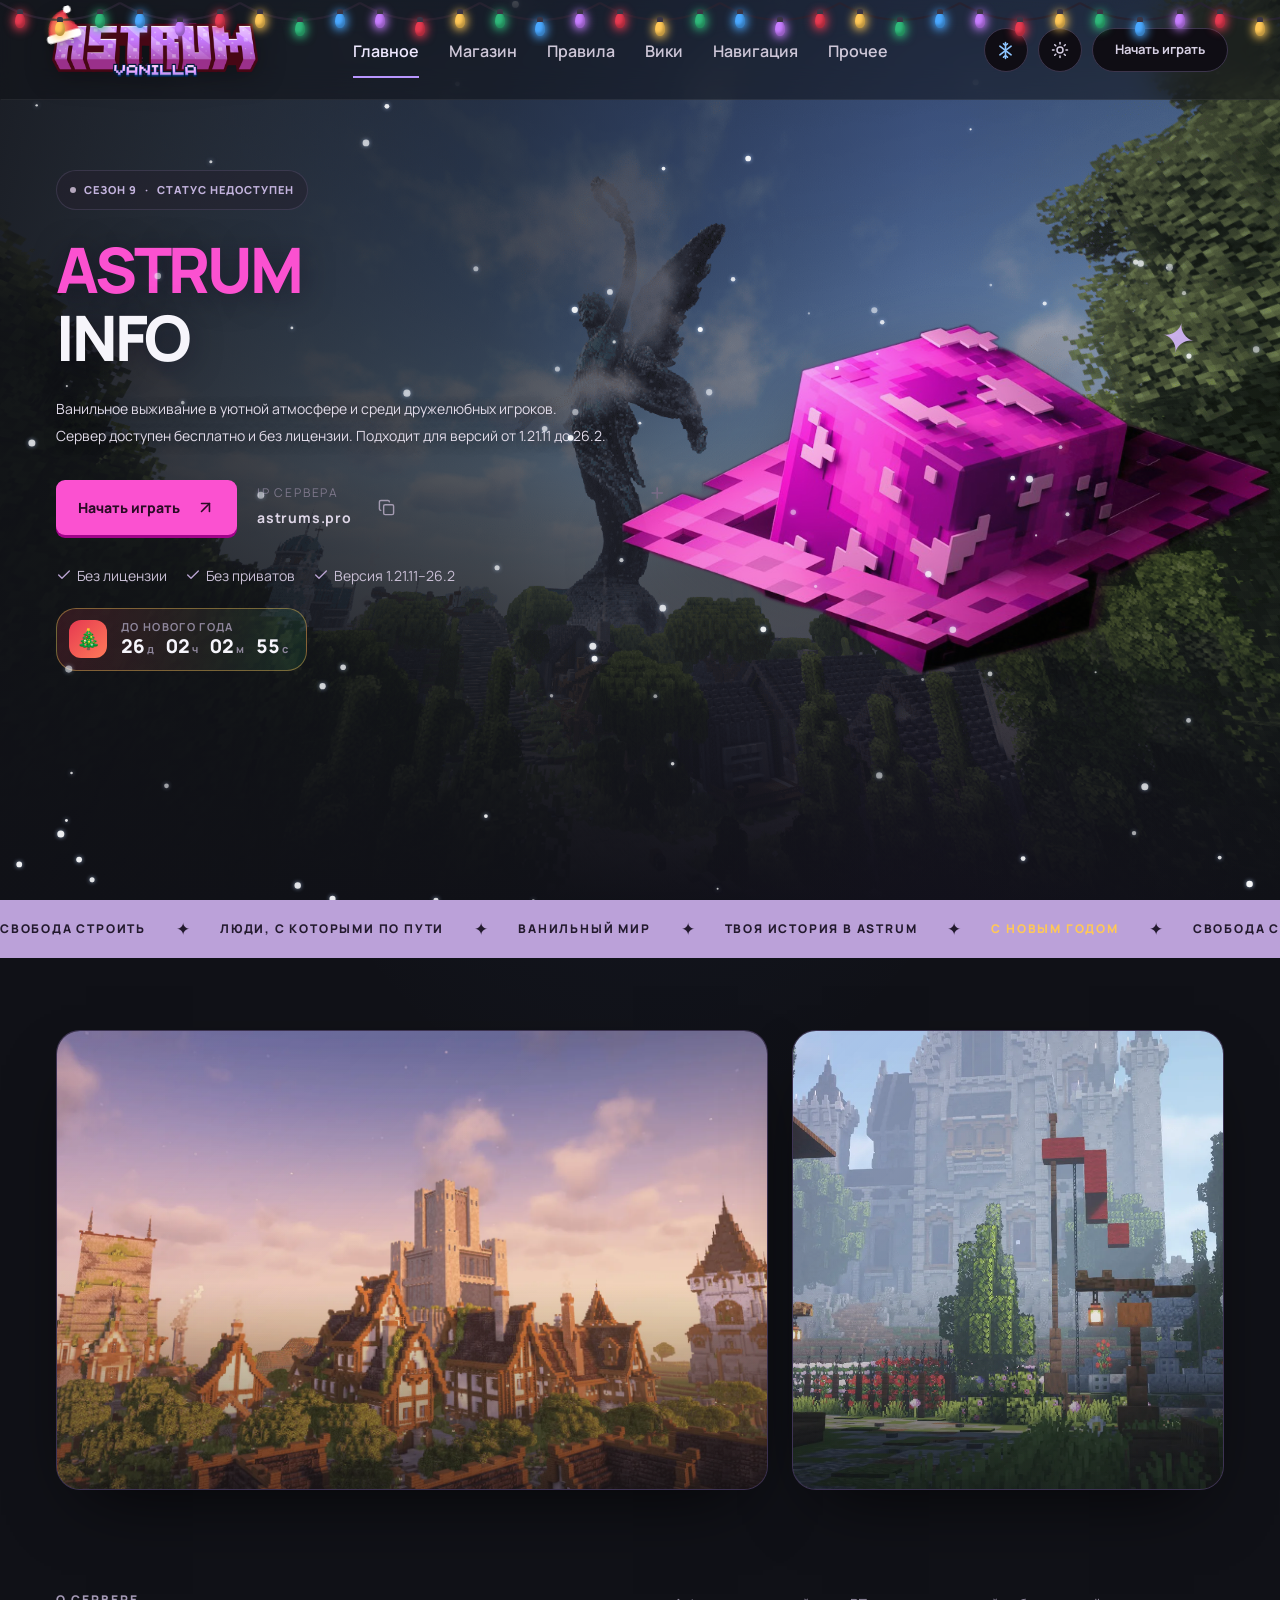
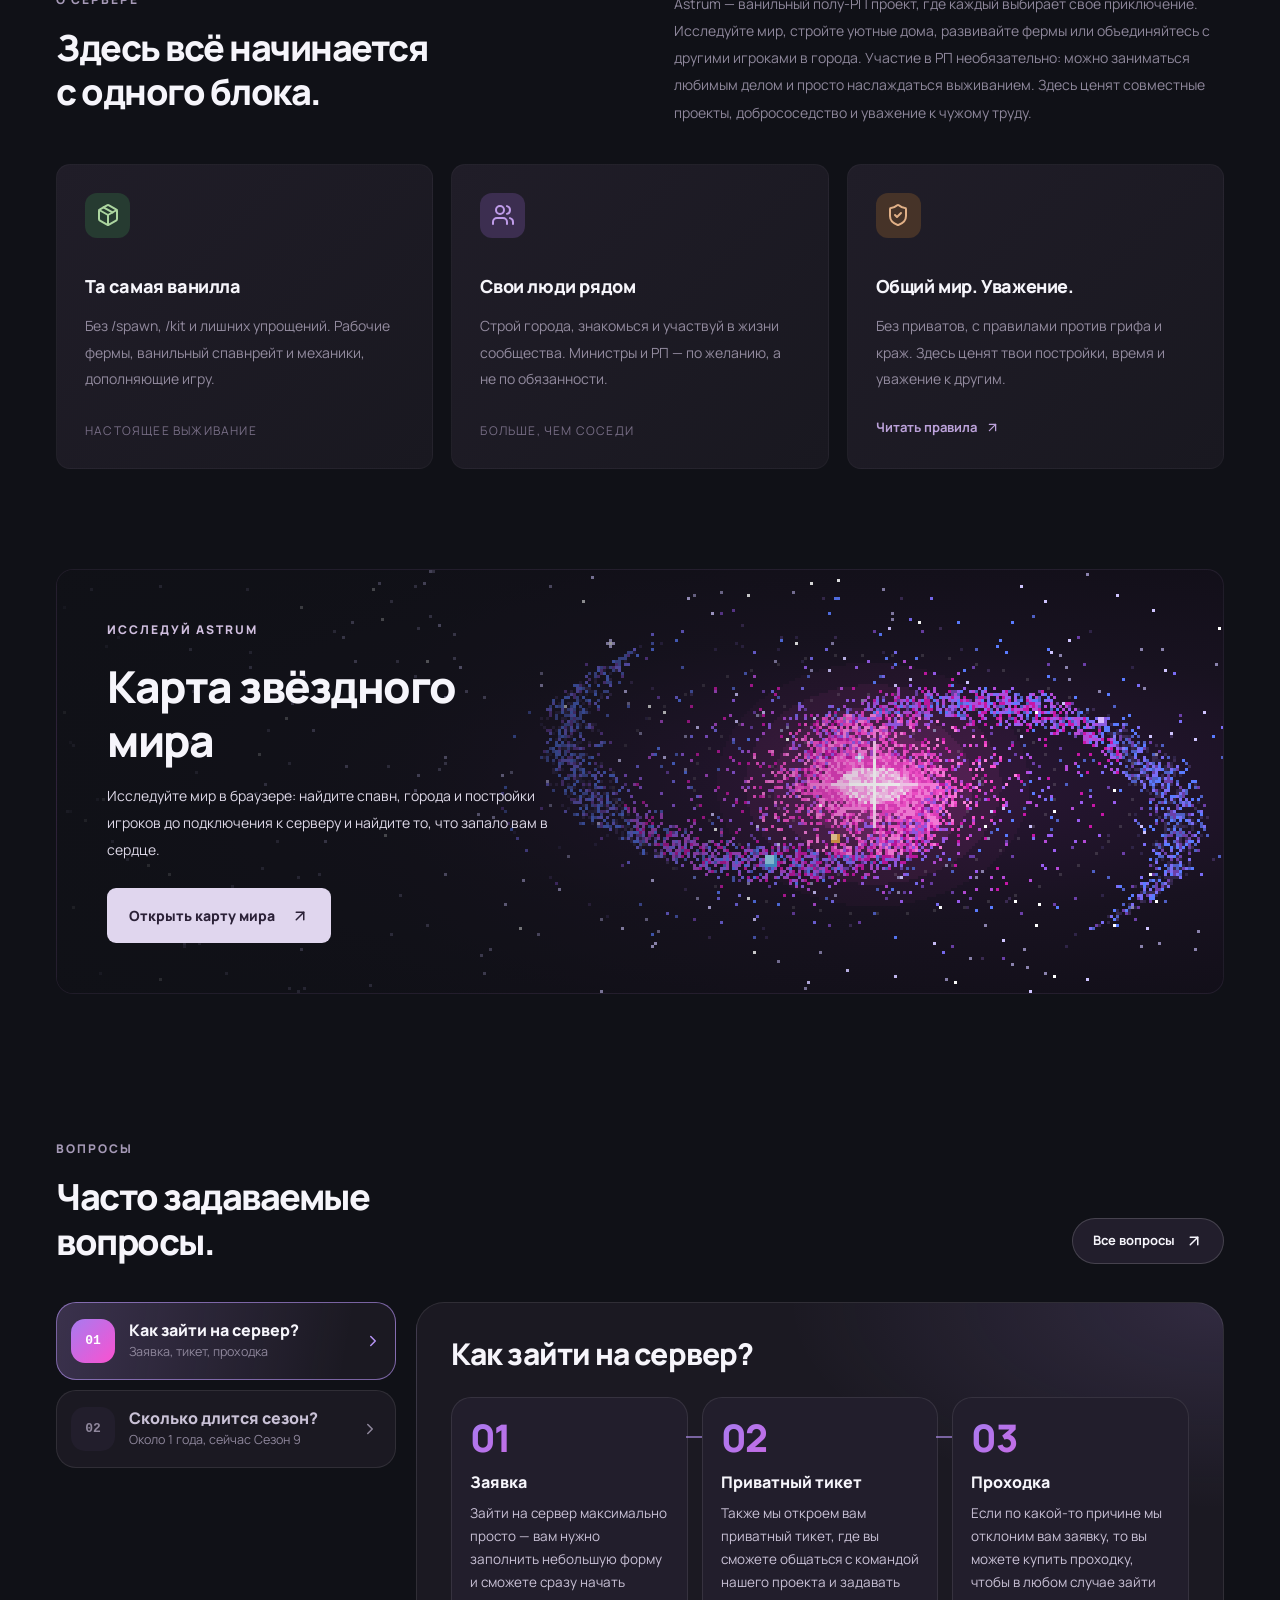
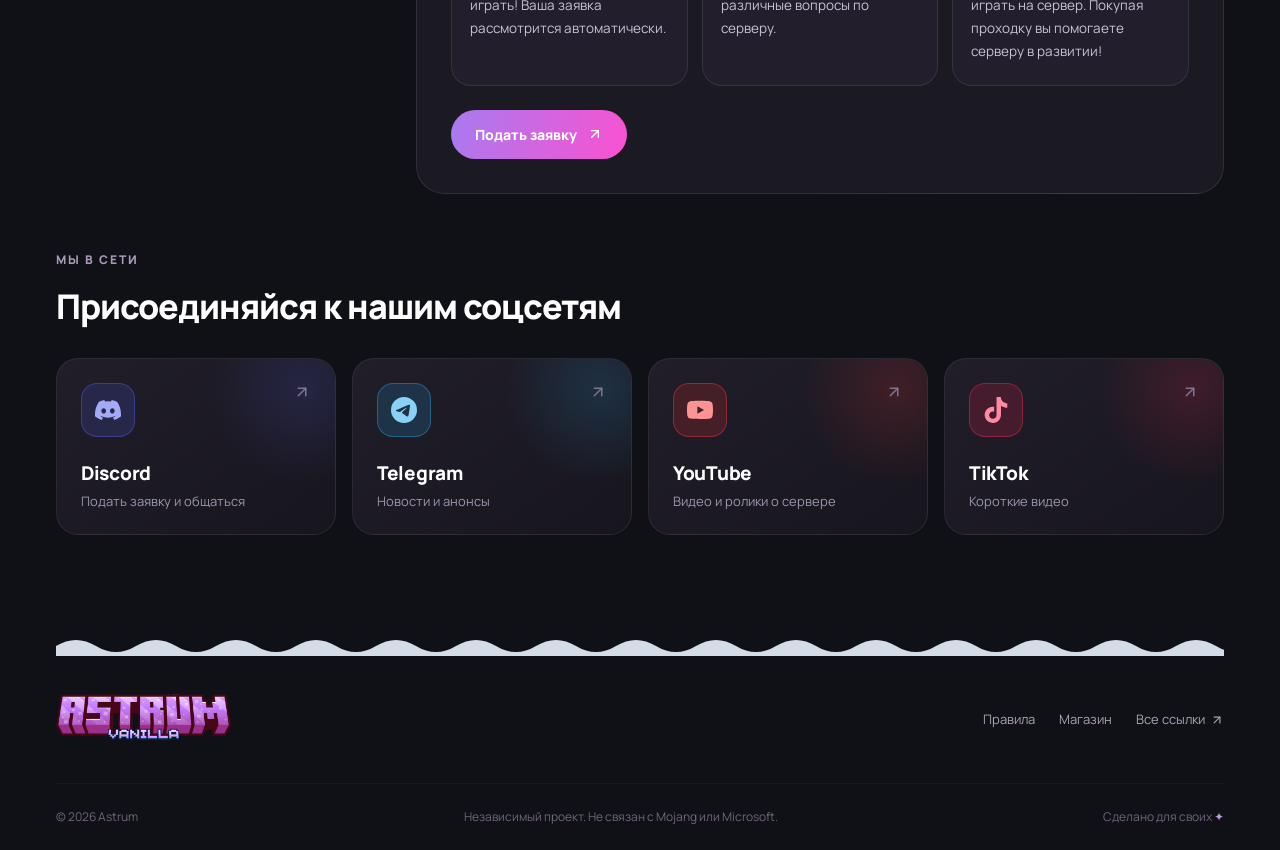
==== index.html @ d0bff96a "Add files via upload" ====
<!DOCTYPE html>
<html lang="ru">
<head>
<meta charset="utf-8">
<meta name="viewport" content="width=device-width, initial-scale=1">
<title>ASTRUM — Общий мир. Твоя история.</title>
<meta name="description" content="Ванильный Minecraft-сервер Astrum: необязательный РП, города и сообщество. Начни свою историю на astrums.pro.">
<link rel="icon" type="image/png" href="assets/images/astrum-logo.png">
<link rel="preload" as="image" href="assets/images/hero-bg.png" fetchpriority="high">
<script>try{var t=localStorage.getItem("astrum-theme");document.documentElement.setAttribute("data-theme",t==="light"?"light":"dark")}catch(e){document.documentElement.setAttribute("data-theme","dark")}</script>
<link rel="stylesheet" href="assets/css/style.css">
<link rel="stylesheet" href="assets/css/extra.css">
<link rel="stylesheet" href="assets/css/light.css">
<link rel="stylesheet" href="assets/css/newyear.css">
</head>
<body class="antialiased">
<div class="astrum-site astrum-home"><header class="site-header"><a class="brand brand-logo" href="index.html" aria-label="Astrum Vanilla — на главную"><img src="assets/images/astrum-wordmark.png" alt="Astrum Vanilla" width="640" height="168"></a><nav class="main-nav" aria-label="Главная навигация"><a class="active" aria-current="page" href="index.html">Главное</a><a class="" href="shop.html">Магазин</a><a class="" href="rules.html">Правила</a><a class="" href="wiki.html">Вики</a><a class="" href="navigation.html">Навигация</a><a class="" href="more.html">Прочее</a></nav><div class="header-tools"><button class="theme-toggle" type="button" aria-label="Сменить тему: светлая или тёмная" title="Сменить тему"><svg class="icon-sun" xmlns="http://www.w3.org/2000/svg" width="18" height="18" viewBox="0 0 24 24" fill="none" stroke="currentColor" stroke-width="2" stroke-linecap="round" stroke-linejoin="round" aria-hidden="true"><circle cx="12" cy="12" r="4"></circle><path d="M12 2v2"></path><path d="M12 20v2"></path><path d="m4.93 4.93 1.41 1.41"></path><path d="m17.66 17.66 1.41 1.41"></path><path d="M2 12h2"></path><path d="M20 12h2"></path><path d="m6.34 17.66-1.41 1.41"></path><path d="m19.07 4.93-1.41 1.41"></path></svg><svg class="icon-moon" xmlns="http://www.w3.org/2000/svg" width="18" height="18" viewBox="0 0 24 24" fill="none" stroke="currentColor" stroke-width="2" stroke-linecap="round" stroke-linejoin="round" aria-hidden="true"><path d="M12 3a6 6 0 0 0 9 9 9 9 0 1 1-9-9Z"></path></svg></button><a href="https://discord.gg/phRQ59Pmp" target="_blank" rel="noopener noreferrer" class="header-cta"><span>Начать играть</span></a></div><button class="menu-toggle" aria-label="Открыть меню"><svg xmlns="http://www.w3.org/2000/svg" width="24" height="24" viewBox="0 0 24 24" fill="none" stroke="currentColor" stroke-width="2" stroke-linecap="round" stroke-linejoin="round" class="lucide lucide-menu" aria-hidden="true"><path d="M4 5h16"></path><path d="M4 12h16"></path><path d="M4 19h16"></path></svg></button></header><main><section class="hero wrap photo-hero"><img class="hero-background" src="assets/images/hero-bg.png" alt="" aria-hidden="true" fetchpriority="high"><div class="hero-copy"><span class="eyebrow season"><span class="server-status-dot is-loading"></span>СЕЗОН 9 <span class="season-divider">·</span><span class="server-online" aria-live="polite" title="Статус astrums.pro. Данные обновляются примерно раз в 5 минут.">ОНЛАЙН: …</span></span><h1><span>ASTRUM</span><br>INFO</h1><p>Ванильное выживание в уютной атмосфере и среди дружелюбных игроков. Сервер доступен бесплатно и без лицензии. Подходит для версий от 1.21.11 до 26.2.</p><div class="hero-actions"><button class="button primary">Начать играть <svg xmlns="http://www.w3.org/2000/svg" width="19" height="19" viewBox="0 0 24 24" fill="none" stroke="currentColor" stroke-width="2" stroke-linecap="round" stroke-linejoin="round" class="lucide lucide-arrow-up-right" aria-hidden="true"><path d="M7 7h10v10"></path><path d="M7 17 17 7"></path></svg></button><button class="server-address"><span><small>IP СЕРВЕРА</small><strong>astrums.pro</strong></span><svg xmlns="http://www.w3.org/2000/svg" width="17" height="17" viewBox="0 0 24 24" fill="none" stroke="currentColor" stroke-width="2" stroke-linecap="round" stroke-linejoin="round" class="lucide lucide-copy" aria-hidden="true"><rect width="14" height="14" x="8" y="8" rx="2" ry="2"></rect><path d="M4 16c-1.1 0-2-.9-2-2V4c0-1.1.9-2 2-2h10c1.1 0 2 .9 2 2"></path></svg></button></div><div class="hero-facts"><span><svg xmlns="http://www.w3.org/2000/svg" width="14" height="14" viewBox="0 0 24 24" fill="none" stroke="currentColor" stroke-width="2" stroke-linecap="round" stroke-linejoin="round" class="lucide lucide-check" aria-hidden="true"><path d="M20 6 9 17l-5-5"></path></svg> Без лицензии</span><span><svg xmlns="http://www.w3.org/2000/svg" width="14" height="14" viewBox="0 0 24 24" fill="none" stroke="currentColor" stroke-width="2" stroke-linecap="round" stroke-linejoin="round" class="lucide lucide-check" aria-hidden="true"><path d="M20 6 9 17l-5-5"></path></svg> Без приватов</span><span><svg xmlns="http://www.w3.org/2000/svg" width="14" height="14" viewBox="0 0 24 24" fill="none" stroke="currentColor" stroke-width="2" stroke-linecap="round" stroke-linejoin="round" class="lucide lucide-check" aria-hidden="true"><path d="M20 6 9 17l-5-5"></path></svg> Версия 1.21.11–26.2</span></div><div class="ny-countdown" aria-live="off"><span class="ny-countdown-ico" aria-hidden="true">🎄</span><div class="ny-countdown-text"><span class="ny-countdown-label">До Нового года</span><div class="ny-countdown-time"></div></div></div></div><div class="hero-visual"><span class="floating-star star-one">✦</span><span class="floating-star star-two">+</span><img class="logo-dark" src="assets/images/astrum-logo-dark.png" alt="Логотип Astrum" fetchpriority="high"><img class="logo-light" src="assets/images/astrum-logo-light.png" alt="Логотип Astrum" loading="lazy"></div></section><div class="ticker" aria-label="СВОБОДА СТРОИТЬ, ЛЮДИ, С КОТОРЫМИ ПО ПУТИ, ВАНИЛЬНЫЙ МИР, ТВОЯ ИСТОРИЯ В ASTRUM, С НОВЫМ ГОДОМ"><div class="ticker-track"><div class="ticker-group"><span>СВОБОДА СТРОИТЬ</span>✦<span>ЛЮДИ, С КОТОРЫМИ ПО ПУТИ</span>✦<span>ВАНИЛЬНЫЙ МИР</span>✦<span>ТВОЯ ИСТОРИЯ В ASTRUM</span>✦<span>С НОВЫМ ГОДОМ</span>✦</div><div class="ticker-group" aria-hidden="true"><span>СВОБОДА СТРОИТЬ</span>✦<span>ЛЮДИ, С КОТОРЫМИ ПО ПУТИ</span>✦<span>ВАНИЛЬНЫЙ МИР</span>✦<span>ТВОЯ ИСТОРИЯ В ASTRUM</span>✦<span>С НОВЫМ ГОДОМ</span>✦</div><div class="ticker-group" aria-hidden="true"><span>СВОБОДА СТРОИТЬ</span>✦<span>ЛЮДИ, С КОТОРЫМИ ПО ПУТИ</span>✦<span>ВАНИЛЬНЫЙ МИР</span>✦<span>ТВОЯ ИСТОРИЯ В ASTRUM</span>✦<span>С НОВЫМ ГОДОМ</span>✦</div><div class="ticker-group" aria-hidden="true"><span>СВОБОДА СТРОИТЬ</span>✦<span>ЛЮДИ, С КОТОРЫМИ ПО ПУТИ</span>✦<span>ВАНИЛЬНЫЙ МИР</span>✦<span>ТВОЯ ИСТОРИЯ В ASTRUM</span>✦<span>С НОВЫМ ГОДОМ</span>✦</div><div class="ticker-group" aria-hidden="true"><span>СВОБОДА СТРОИТЬ</span>✦<span>ЛЮДИ, С КОТОРЫМИ ПО ПУТИ</span>✦<span>ВАНИЛЬНЫЙ МИР</span>✦<span>ТВОЯ ИСТОРИЯ В ASTRUM</span>✦<span>С НОВЫМ ГОДОМ</span>✦</div><div class="ticker-group" aria-hidden="true"><span>СВОБОДА СТРОИТЬ</span>✦<span>ЛЮДИ, С КОТОРЫМИ ПО ПУТИ</span>✦<span>ВАНИЛЬНЫЙ МИР</span>✦<span>ТВОЯ ИСТОРИЯ В ASTRUM</span>✦<span>С НОВЫМ ГОДОМ</span>✦</div></div></div><section class="wrap gallery" aria-label="Скриншоты мира Astrum"><figure class="gallery-item gallery-main"><img class="gallery-img is-active" src="assets/images/slide-sunset.webp" alt="Город Astrum на закате: фахверковые дома и каменная башня над деревьями" width="1600" height="948"></figure><figure class="gallery-item gallery-side"><img class="gallery-img is-active" src="assets/images/slide-castle.webp" alt="Замок за садом с цветами и фонарями" width="1600" height="900"></figure></section><section class="section wrap about-section"><div class="section-heading"><div><span class="eyebrow">О СЕРВЕРЕ</span><h2>Здесь всё начинается<br>с одного блока.</h2></div><p>Astrum — ванильный полу-РП проект, где каждый выбирает своё приключение. Исследуйте мир, стройте уютные дома, развивайте фермы или объединяйтесь с другими игроками в города. Участие в РП необязательно: можно заниматься любимым делом и просто наслаждаться выживанием. Здесь ценят совместные проекты, добрососедство и уважение к чужому труду.</p></div><div class="feature-grid"><article class="feature-card"><span class="feature-icon green"><svg xmlns="http://www.w3.org/2000/svg" width="24" height="24" viewBox="0 0 24 24" fill="none" stroke="currentColor" stroke-width="2" stroke-linecap="round" stroke-linejoin="round" class="lucide lucide-package" aria-hidden="true"><path d="M11 21.73a2 2 0 0 0 2 0l7-4A2 2 0 0 0 21 16V8a2 2 0 0 0-1-1.73l-7-4a2 2 0 0 0-2 0l-7 4A2 2 0 0 0 3 8v8a2 2 0 0 0 1 1.73z"></path><path d="M12 22V12"></path><polyline points="3.29 7 12 12 20.71 7"></polyline><path d="m7.5 4.27 9 5.15"></path></svg></span><h3>Та самая ванилла</h3><p>Без /spawn, /kit и лишних упрощений. Рабочие фермы, ванильный спавнрейт и механики, дополняющие игру.</p><span class="card-tag">НАСТОЯЩЕЕ ВЫЖИВАНИЕ</span></article><article class="feature-card"><span class="feature-icon purple"><svg xmlns="http://www.w3.org/2000/svg" width="24" height="24" viewBox="0 0 24 24" fill="none" stroke="currentColor" stroke-width="2" stroke-linecap="round" stroke-linejoin="round" class="lucide lucide-users" aria-hidden="true"><path d="M16 21v-2a4 4 0 0 0-4-4H6a4 4 0 0 0-4 4v2"></path><path d="M16 3.128a4 4 0 0 1 0 7.744"></path><path d="M22 21v-2a4 4 0 0 0-3-3.87"></path><circle cx="9" cy="7" r="4"></circle></svg></span><h3>Свои люди рядом</h3><p>Строй города, знакомься и участвуй в жизни сообщества. Министры и РП — по желанию, а не по обязанности.</p><span class="card-tag">БОЛЬШЕ, ЧЕМ СОСЕДИ</span></article><article class="feature-card"><span class="feature-icon orange"><svg xmlns="http://www.w3.org/2000/svg" width="24" height="24" viewBox="0 0 24 24" fill="none" stroke="currentColor" stroke-width="2" stroke-linecap="round" stroke-linejoin="round" class="lucide lucide-shield-check" aria-hidden="true"><path d="M20 13c0 5-3.5 7.5-7.66 8.95a1 1 0 0 1-.67-.01C7.5 20.5 4 18 4 13V6a1 1 0 0 1 1-1c2 0 4.5-1.2 6.24-2.72a1.17 1.17 0 0 1 1.52 0C14.51 3.81 17 5 19 5a1 1 0 0 1 1 1z"></path><path d="m9 12 2 2 4-4"></path></svg></span><h3>Общий мир. Уважение.</h3><p>Без приватов, с правилами против грифа и краж. Здесь ценят твои постройки, время и уважение к другим.</p><a class="text-link" href="rules.html">Читать правила <svg xmlns="http://www.w3.org/2000/svg" width="15" height="15" viewBox="0 0 24 24" fill="none" stroke="currentColor" stroke-width="2" stroke-linecap="round" stroke-linejoin="round" class="lucide lucide-arrow-up-right" aria-hidden="true"><path d="M7 7h10v10"></path><path d="M7 17 17 7"></path></svg></a></article></div></section><section class="wrap world-banner pixel-world"><canvas class="galaxy" aria-hidden="true"></canvas><div class="world-banner-copy"><span class="eyebrow">ИССЛЕДУЙ ASTRUM</span><h2>Карта звёздного мира</h2><p>Исследуйте мир в браузере: найдите спавн, города и постройки игроков до подключения к серверу и найдите то, что запало вам в сердце.</p><a href="https://astrums.pro/map" target="_blank" rel="noopener noreferrer" class="button light">Открыть карту мира <svg xmlns="http://www.w3.org/2000/svg" width="18" height="18" viewBox="0 0 24 24" fill="none" stroke="currentColor" stroke-width="2" stroke-linecap="round" stroke-linejoin="round" class="lucide lucide-arrow-up-right" aria-hidden="true"><path d="M7 7h10v10"></path><path d="M7 17 17 7"></path></svg></a></div></section><section id="start" class="section wrap faq" aria-labelledby="faq-title"><div class="section-heading"><div><span class="eyebrow">ВОПРОСЫ</span><h2 id="faq-title">Часто задаваемые<br>вопросы.</h2></div><a class="faq-all" href="more.html">Все вопросы <svg xmlns="http://www.w3.org/2000/svg" width="18" height="18" viewBox="0 0 24 24" fill="none" stroke="currentColor" stroke-width="2" stroke-linecap="round" stroke-linejoin="round" class="lucide lucide-arrow-up-right" aria-hidden="true"><path d="M7 7h10v10"></path><path d="M7 17 17 7"></path></svg></a></div><div class="fx"><div class="fx-tabs" role="tablist" aria-label="Вопросы"><button type="button" class="fx-tab is-active" role="tab" id="fx-tab-join" aria-selected="true" aria-controls="fx-panel-join"><span class="fx-num">01</span><span class="fx-tab-text"><strong>Как зайти на сервер?</strong><small>Заявка, тикет, проходка</small></span><svg class="fx-chev" viewBox="0 0 24 24" width="18" height="18" fill="none" stroke="currentColor" stroke-width="2" stroke-linecap="round" stroke-linejoin="round" aria-hidden="true"><path d="m9 18 6-6-6-6"/></svg></button><button type="button" class="fx-tab" role="tab" id="fx-tab-season" aria-selected="false" aria-controls="fx-panel-season" tabindex="-1"><span class="fx-num">02</span><span class="fx-tab-text"><strong>Сколько длится сезон?</strong><small>Около 1 года, сейчас Сезон 9</small></span><svg class="fx-chev" viewBox="0 0 24 24" width="18" height="18" fill="none" stroke="currentColor" stroke-width="2" stroke-linecap="round" stroke-linejoin="round" aria-hidden="true"><path d="m9 18 6-6-6-6"/></svg></button></div><div class="fx-stage"><section class="fx-panel is-active" role="tabpanel" id="fx-panel-join" aria-labelledby="fx-tab-join"><h3>Как зайти на сервер?</h3><ol class="fx-steps"><li><span class="fx-n">01</span><strong>Заявка</strong><p>Зайти на сервер максимально просто — вам нужно заполнить небольшую форму и сможете сразу начать играть! Ваша заявка рассмотрится автоматически.</p></li><li><span class="fx-n">02</span><strong>Приватный тикет</strong><p>Также мы откроем вам приватный тикет, где вы сможете общаться с командой нашего проекта и задавать различные вопросы по серверу.</p></li><li><span class="fx-n">03</span><strong>Проходка</strong><p>Если по какой-то причине мы отклоним вам заявку, то вы можете купить проходку, чтобы в любом случае зайти играть на сервер. Покупая проходку вы помогаете серверу в развитии!</p></li></ol><a class="fx-btn" href="https://discord.gg/phRQ59Pmp" target="_blank" rel="noopener noreferrer">Подать заявку <svg viewBox="0 0 24 24" width="16" height="16" fill="none" stroke="currentColor" stroke-width="2" stroke-linecap="round" stroke-linejoin="round" aria-hidden="true"><path d="M7 7h10v10"/><path d="M7 17 17 7"/></svg></a></section><section class="fx-panel" role="tabpanel" id="fx-panel-season" aria-labelledby="fx-tab-season"><h3>Сколько длится сезон?</h3><div class="fx-season-grid"><div class="fx-summary"><div class="fx-big"><strong>~1</strong><span>год<br>на сезон</span></div><p>Наш сервер живёт сезонами. Каждый сезон длится около 1 года, чтобы вам не надоедало играть в одном и том же мире. Сейчас идёт Сезон 9.</p><p>Карты старых сезонов сохраняются — доступ к ним есть у подписчиков PLUS.</p></div><ol class="fx-rows" aria-label="Летопись сезонов"><li class="fx-row" style="--w:.099;--i:0"><span class="fx-season"><b>Сезон 1</b><small>15 июля 2022 — 10 августа 2022</small></span><span class="fx-bar"><i></i></span><em>26 дней</em></li><li class="fx-row" style="--w:.038;--i:1"><span class="fx-season"><b>Сезон 2</b><small>11 августа 2022 — 21 августа 2022</small></span><span class="fx-bar"><i></i></span><em>10 дней</em></li><li class="fx-row" style="--w:.095;--i:2"><span class="fx-season"><b>Сезон 3</b><small>22 августа 2022 — 16 сентября 2022</small></span><span class="fx-bar"><i></i></span><em>25 дней</em></li><li class="fx-row" style="--w:.16;--i:3"><span class="fx-season"><b>Сезон 4</b><small>17 сентября 2022 — 29 октября 2022</small></span><span class="fx-bar"><i></i></span><em>42 дня</em></li><li class="fx-row" style="--w:1;--i:4"><span class="fx-season"><b>Сезон 5</b><small>30 октября 2022 — 20 июля 2023</small></span><span class="fx-bar"><i></i></span><em>263 дня</em></li><li class="fx-row is-unknown" style="--i:5"><span class="fx-season"><b>Сезон 6</b><small>Данные скоро</small></span><span class="fx-bar"></span><em>скоро</em></li><li class="fx-row is-unknown" style="--i:6"><span class="fx-season"><b>Сезон 7</b><small>Данные скоро</small></span><span class="fx-bar"></span><em>скоро</em></li><li class="fx-row is-unknown" style="--i:7"><span class="fx-season"><b>Сезон 8</b><small>Данные скоро</small></span><span class="fx-bar"></span><em>скоро</em></li><li class="fx-row is-now" style="--i:8"><span class="fx-season"><b>Сезон 9</b><small>Идёт сейчас</small></span><span class="fx-bar"><i></i></span><em>сейчас</em></li></ol></div></section></div></div><div class="faq-links"><div class="faq-links-head"><span class="eyebrow">МЫ В СЕТИ</span><h3>Присоединяйся к нашим соцсетям</h3></div><div class="social-grid"><a class="social-card social-discord" href="https://discord.gg/phRQ59Pmp" target="_blank" rel="noopener noreferrer"><span class="social-icon"><svg xmlns="http://www.w3.org/2000/svg" width="26" height="26" viewBox="0 0 24 24" fill="currentColor" aria-hidden="true"><path d="M20.317 4.37a19.8 19.8 0 0 0-4.885-1.515.074.074 0 0 0-.079.037c-.21.375-.444.864-.608 1.25a18.3 18.3 0 0 0-5.487 0 13 13 0 0 0-.617-1.25.08.08 0 0 0-.079-.037A19.7 19.7 0 0 0 3.677 4.37a.1.1 0 0 0-.032.027C.533 9.046-.32 13.58.099 18.057a.08.08 0 0 0 .031.057 19.9 19.9 0 0 0 5.993 3.03.08.08 0 0 0 .084-.028c.462-.63.874-1.295 1.226-1.994a.076.076 0 0 0-.041-.106 13 13 0 0 1-1.872-.892.077.077 0 0 1-.008-.128 10 10 0 0 0 .372-.292.07.07 0 0 1 .077-.01c3.928 1.793 8.18 1.793 12.062 0a.07.07 0 0 1 .078.01c.12.098.246.198.373.292a.077.077 0 0 1-.006.127 12.3 12.3 0 0 1-1.873.892.077.077 0 0 0-.041.107c.36.698.772 1.362 1.225 1.993a.08.08 0 0 0 .084.028 19.8 19.8 0 0 0 6.002-3.03.08.08 0 0 0 .032-.054c.5-5.177-.838-9.674-3.549-13.66a.06.06 0 0 0-.031-.03M8.02 15.33c-1.182 0-2.157-1.085-2.157-2.419 0-1.333.956-2.419 2.157-2.419 1.21 0 2.176 1.096 2.157 2.42 0 1.333-.956 2.418-2.157 2.418m7.975 0c-1.183 0-2.157-1.085-2.157-2.419 0-1.333.955-2.419 2.157-2.419 1.21 0 2.176 1.096 2.157 2.42 0 1.333-.946 2.418-2.157 2.418"/></svg></span><span class="social-text"><strong>Discord</strong><small>Подать заявку и общаться</small></span><svg class="social-arrow" xmlns="http://www.w3.org/2000/svg" width="18" height="18" viewBox="0 0 24 24" fill="none" stroke="currentColor" stroke-width="2" stroke-linecap="round" stroke-linejoin="round" aria-hidden="true"><path d="M7 7h10v10"></path><path d="M7 17 17 7"></path></svg></a><a class="social-card social-telegram" href="https://t.me/ast_mc" target="_blank" rel="noopener noreferrer"><span class="social-icon"><svg xmlns="http://www.w3.org/2000/svg" width="26" height="26" viewBox="0 0 24 24" fill="currentColor" aria-hidden="true"><path d="M11.944 0A12 12 0 0 0 0 12a12 12 0 0 0 12 12 12 12 0 0 0 12-12A12 12 0 0 0 12 0zm4.962 7.224c.1-.002.321.023.465.14a.5.5 0 0 1 .171.325c.016.093.036.306.02.472-.18 1.898-.962 6.502-1.36 8.627-.168.9-.499 1.201-.82 1.23-.696.065-1.225-.46-1.9-.902-1.056-.693-1.653-1.124-2.678-1.8-1.185-.78-.417-1.21.258-1.91.177-.184 3.247-2.977 3.307-3.23.007-.032.014-.15-.056-.212s-.174-.041-.249-.024q-.159.037-5.061 3.345-.72.495-1.302.48c-.428-.008-1.252-.241-1.865-.44-.752-.245-1.349-.374-1.297-.789q.04-.324.893-.663 5.247-2.286 6.998-3.014c3.332-1.386 4.025-1.627 4.476-1.635"/></svg></span><span class="social-text"><strong>Telegram</strong><small>Новости и анонсы</small></span><svg class="social-arrow" xmlns="http://www.w3.org/2000/svg" width="18" height="18" viewBox="0 0 24 24" fill="none" stroke="currentColor" stroke-width="2" stroke-linecap="round" stroke-linejoin="round" aria-hidden="true"><path d="M7 7h10v10"></path><path d="M7 17 17 7"></path></svg></a><a class="social-card social-youtube" href="https://www.youtube.com/@Astrum_mc" target="_blank" rel="noopener noreferrer"><span class="social-icon"><svg xmlns="http://www.w3.org/2000/svg" width="26" height="26" viewBox="0 0 24 24" fill="currentColor" aria-hidden="true"><path d="M23.498 6.186a3.02 3.02 0 0 0-2.122-2.136C19.505 3.545 12 3.545 12 3.545s-7.505 0-9.377.505A3.02 3.02 0 0 0 .502 6.186C0 8.07 0 12 0 12s0 3.93.502 5.814a3.02 3.02 0 0 0 2.122 2.136c1.871.505 9.376.505 9.376.505s7.505 0 9.377-.505a3.02 3.02 0 0 0 2.122-2.136C24 15.93 24 12 24 12s0-3.93-.502-5.814M9.545 15.568V8.432L15.818 12z"/></svg></span><span class="social-text"><strong>YouTube</strong><small>Видео и ролики о сервере</small></span><svg class="social-arrow" xmlns="http://www.w3.org/2000/svg" width="18" height="18" viewBox="0 0 24 24" fill="none" stroke="currentColor" stroke-width="2" stroke-linecap="round" stroke-linejoin="round" aria-hidden="true"><path d="M7 7h10v10"></path><path d="M7 17 17 7"></path></svg></a><a class="social-card social-tiktok" href="https://www.tiktok.com/" target="_blank" rel="noopener noreferrer"><span class="social-icon"><svg xmlns="http://www.w3.org/2000/svg" width="26" height="26" viewBox="0 0 24 24" fill="currentColor" aria-hidden="true"><path d="M12.525.02c1.31-.02 2.61-.01 3.91-.02.08 1.53.63 3.09 1.75 4.17 1.12 1.11 2.7 1.62 4.24 1.79v4.03c-1.44-.05-2.89-.35-4.2-.97-.57-.26-1.1-.59-1.62-.93-.01 2.92.01 5.84-.02 8.75-.08 1.4-.54 2.79-1.35 3.94-1.31 1.92-3.58 3.17-5.91 3.21-1.43.08-2.86-.31-4.08-1.03-2.02-1.19-3.44-3.37-3.65-5.71-.02-.5-.03-1-.01-1.49.18-1.9 1.12-3.72 2.58-4.96 1.66-1.44 3.98-2.13 6.15-1.72.02 1.48-.04 2.96-.04 4.44-.99-.32-2.15-.23-3.02.37-.63.41-1.11 1.04-1.36 1.75-.21.51-.15 1.07-.14 1.61.24 1.64 1.82 3.02 3.5 2.87 1.12-.01 2.19-.66 2.77-1.61.19-.33.4-.67.41-1.06.1-1.79.06-3.57.07-5.36.01-4.03-.01-8.05.02-12.07"/></svg></span><span class="social-text"><strong>TikTok</strong><small>Короткие видео</small></span><svg class="social-arrow" xmlns="http://www.w3.org/2000/svg" width="18" height="18" viewBox="0 0 24 24" fill="none" stroke="currentColor" stroke-width="2" stroke-linecap="round" stroke-linejoin="round" aria-hidden="true"><path d="M7 7h10v10"></path><path d="M7 17 17 7"></path></svg></a></div></div></section></main><footer class="site-footer wrap"><div class="footer-top"><div class="footer-brand"><a class="brand brand-logo footer-logo" href="index.html" aria-label="Astrum Vanilla — на главную"><img src="assets/images/astrum-wordmark.png" alt="Astrum Vanilla" width="640" height="168" loading="lazy"></a></div><div class="footer-links"><a href="rules.html">Правила</a><a href="shop.html">Магазин</a><a href="navigation.html">Все ссылки <svg xmlns="http://www.w3.org/2000/svg" width="14" height="14" viewBox="0 0 24 24" fill="none" stroke="currentColor" stroke-width="2" stroke-linecap="round" stroke-linejoin="round" class="lucide lucide-arrow-up-right" aria-hidden="true"><path d="M7 7h10v10"></path><path d="M7 17 17 7"></path></svg></a></div></div><div class="footer-bottom"><span>© 2026 Astrum</span><span>Независимый проект. Не связан с Mojang или Microsoft.</span><span>Сделано для своих <span class="accent">✦</span></span></div></footer></div>
<script src="assets/js/main.js" defer></script>
<script src="assets/js/newyear.js" defer></script>
<script src="assets/js/galaxy.js" defer></script>
</body>
</html>
---- assets/css/style.css ----
@import "https://fonts.googleapis.com/css2?family=Manrope:wght@400;500;600;700;800&display=swap";
@layer properties{@supports (((-webkit-hyphens:none)) and (not (margin-trim:inline))) or ((-moz-orient:inline) and (not (color:rgb(from red r g b)))){*,:before,:after,::backdrop{--tw-space-y-reverse:0;--tw-border-style:solid;--tw-font-weight:initial;--tw-tracking:initial;--tw-shadow:0 0 #0000;--tw-shadow-color:initial;--tw-shadow-alpha:100%;--tw-inset-shadow:0 0 #0000;--tw-inset-shadow-color:initial;--tw-inset-shadow-alpha:100%;--tw-ring-color:initial;--tw-ring-shadow:0 0 #0000;--tw-inset-ring-color:initial;--tw-inset-ring-shadow:0 0 #0000;--tw-ring-inset:initial;--tw-ring-offset-width:0px;--tw-ring-offset-color:#fff;--tw-ring-offset-shadow:0 0 #0000}}}@layer theme{:root,:host{--font-sans:"Manrope", sans-serif;--font-mono:ui-monospace, SFMono-Regular, Menlo, Monaco, Consolas, "Liberation Mono", "Courier New", monospace;--color-green-100:#dcfce7;--color-green-200:#b9f8cf;--color-green-800:#016630;--color-green-900:#0d542b;--color-gray-100:#f3f4f6;--color-gray-200:#e5e7eb;--color-gray-800:#1e2939;--spacing:.25rem;--container-md:28rem;--text-xs:.75rem;--text-xs--line-height:calc(1 / .75);--text-sm:.875rem;--text-sm--line-height:calc(1.25 / .875);--text-lg:1.125rem;--text-lg--line-height:calc(1.75 / 1.125);--text-2xl:1.5rem;--text-2xl--line-height:calc(2 / 1.5);--font-weight-medium:500;--font-weight-semibold:600;--font-weight-bold:700;--tracking-wider:.05em;--default-transition-duration:.15s;--default-transition-timing-function:cubic-bezier(.4, 0, .2, 1);--default-font-family:var(--font-sans);--default-mono-font-family:var(--font-mono)}@supports (color:lab(0% 0 0)){:root,:host{--color-green-100:lab(96.1861% -13.8464 6.52365);--color-green-200:lab(92.4222% -26.4702 12.9427);--color-green-800:lab(37.4616% -36.7971 22.9692);--color-green-900:lab(30.797% -29.6927 17.382);--color-gray-100:lab(96.1596% -.0823438 -1.13575);--color-gray-200:lab(91.6229% -.159115 -2.26791);--color-gray-800:lab(16.1051% -1.18239 -11.7533)}}}@layer base{*,:after,:before,::backdrop{box-sizing:border-box;border:0 solid;margin:0;padding:0}::file-selector-button{box-sizing:border-box;border:0 solid;margin:0;padding:0}html,:host{-webkit-text-size-adjust:100%;tab-size:4;line-height:1.5;font-family:var(--default-font-family,-apple-system, BlinkMacSystemFont, "Segoe UI", Roboto, "Helvetica Neue", "Noto Sans", Arial, sans-serif, "Apple Color Emoji", "Segoe UI Emoji", "Segoe UI Symbol", "Noto Color Emoji");font-feature-settings:var(--default-font-feature-settings,normal);font-variation-settings:var(--default-font-variation-settings,normal);-webkit-tap-highlight-color:transparent}hr{height:0;color:inherit;border-top-width:1px}abbr:where([title]){-webkit-text-decoration:underline dotted;text-decoration:underline dotted}h1,h2,h3,h4,h5,h6{font-size:inherit;font-weight:inherit}a{color:inherit;-webkit-text-decoration:inherit;-webkit-text-decoration:inherit;-webkit-text-decoration:inherit;-webkit-text-decoration:inherit;text-decoration:inherit}b,strong{font-weight:bolder}code,kbd,samp,pre{font-family:var(--default-mono-font-family,ui-monospace, SFMono-Regular, Menlo, Monaco, Consolas, "Liberation Mono", "Courier New", monospace);font-feature-settings:var(--default-mono-font-feature-settings,normal);font-variation-settings:var(--default-mono-font-variation-settings,normal);font-size:1em}small{font-size:80%}sub,sup{vertical-align:baseline;font-size:75%;line-height:0;position:relative}sub{bottom:-.25em}sup{top:-.5em}table{text-indent:0;border-color:inherit;border-collapse:collapse}:-moz-focusring:where(:not(iframe)){outline:auto}progress{vertical-align:baseline}summary{display:list-item}ol,ul,menu{list-style:none}img,svg,video,canvas,audio,iframe,embed,object{vertical-align:middle;display:block}img,video{max-width:100%;height:auto}button,input,select,optgroup,textarea{font:inherit;font-feature-settings:inherit;font-variation-settings:inherit;letter-spacing:inherit;color:inherit;opacity:1;background-color:#0000;border-radius:0}::file-selector-button{font:inherit;font-feature-settings:inherit;font-variation-settings:inherit;letter-spacing:inherit;color:inherit;opacity:1;background-color:#0000;border-radius:0}:where(select:is([multiple],[size])) optgroup{font-weight:bolder}:where(select:is([multiple],[size])) optgroup option{padding-inline-start:20px}::file-selector-button{margin-inline-end:4px}::placeholder{opacity:1}@supports (not ((-webkit-appearance:-apple-pay-button))) or (contain-intrinsic-size:1px){::placeholder{color:currentColor}@supports (color:color-mix(in lab, red, red)){::placeholder{color:color-mix(in oklab, currentcolor 50%, transparent)}}}textarea{resize:vertical}::-webkit-search-decoration{-webkit-appearance:none}::-webkit-date-and-time-value{min-height:1lh;text-align:inherit}::-webkit-datetime-edit{display:inline-flex}::-webkit-datetime-edit-fields-wrapper{padding:0}::-webkit-datetime-edit{padding-block:0}::-webkit-datetime-edit-year-field{padding-block:0}::-webkit-datetime-edit-month-field{padding-block:0}::-webkit-datetime-edit-day-field{padding-block:0}::-webkit-datetime-edit-hour-field{padding-block:0}::-webkit-datetime-edit-minute-field{padding-block:0}::-webkit-datetime-edit-second-field{padding-block:0}::-webkit-datetime-edit-millisecond-field{padding-block:0}::-webkit-datetime-edit-meridiem-field{padding-block:0}::-webkit-calendar-picker-indicator{line-height:1}:-moz-ui-invalid{box-shadow:none}button,input:where([type=button],[type=reset],[type=submit]){appearance:button}::file-selector-button{appearance:button}::-webkit-inner-spin-button{height:auto}::-webkit-outer-spin-button{height:auto}[hidden]:where(:not([hidden=until-found])){display:none!important}:root{--lightningcss-light: ;--lightningcss-dark:initial;color-scheme:dark}*{box-sizing:border-box}html{scroll-behavior:smooth;scroll-padding-top:100px}body{color:#f6f5fb;background:#101117;margin:0;font-family:Manrope,sans-serif;font-size:15px}button,a,input,summary{-webkit-tap-highlight-color:transparent}button,a{touch-action:manipulation}button{cursor:pointer;font:inherit}a{color:inherit;text-decoration:none}button{color:inherit}button:disabled{cursor:default}button:focus-visible,a:focus-visible,summary:focus-visible,input:focus-visible{outline-offset:5px;outline:2px solid #bb9dff}h1,h2,h3,p{margin:0}button{border:0}::selection{color:#fff;background:#9765ee}input{font:inherit;color:inherit}svg{flex-shrink:0}button,a{transition:background .2s,color .2s,transform .2s,border-color .2s}button:hover{filter:brightness(1.08)}}@layer components{.astrum-site{background:radial-gradient(at 77% 12%,#24203870,#0000 32%),#101117;overflow:hidden}.wrap{width:min(1240px,100% - 112px);margin-inline:auto}.site-header{z-index:20;border-bottom:1px solid #ffffff0c;align-items:center;gap:32px;height:100px;padding:0 4%;display:flex;position:relative}.brand{letter-spacing:1.5px;align-items:center;gap:9px;font-size:25px;font-weight:800;display:inline-flex}.brand-symbol{color:#bc98ff;font-size:40px;line-height:1}.brand-dot{color:#918a9b;align-self:flex-start;margin-top:7px;margin-left:-7px;font-size:12px}.main-nav{color:#93919f;gap:26px;margin:auto;font-size:14px;font-weight:600;display:flex}.main-nav a{padding:38px 0;position:relative}.main-nav a:hover,.main-nav a.active{color:#eee8ff}.main-nav a.active:after{content:"";background:#b896ff;height:2px;position:absolute;bottom:23px;left:0;right:0}.header-discord{background:#221e2c;border:1px solid #3c354c;border-radius:9px;align-items:center;gap:9px;padding:12px 14px;font-size:13px;display:flex}.menu-toggle{background:0 0;display:none}.hero{grid-template-columns:1fr 1fr;min-height:750px;padding-top:70px;display:grid;position:relative}.eyebrow{letter-spacing:2px;color:#a69ab7;font-size:12px;font-weight:800;display:block}.season{color:#c3b3dd;background:#25202e88;border:1px solid #9580b933;border-radius:30px;align-items:center;gap:9px;padding:10px 13px;font-size:12px;display:inline-flex}.season>span,.world-label>span{background:#b7dc9a;border-radius:50%;width:6px;height:6px;box-shadow:0 0 12px #b7dc9a66}.hero h1{letter-spacing:-3.2px;margin-top:25px;font-size:clamp(45px,4.9vw,71px);font-weight:800;line-height:1.09}.hero h1>span{color:#b79adf}.hero-copy>p{color:#a5a0b0;margin-top:25px;font-size:14px;line-height:1.9}.hero-actions{align-items:center;gap:20px;margin-top:30px;display:flex}.button{border-radius:9px;justify-content:center;align-items:center;gap:16px;min-height:50px;padding:17px 22px;font-size:14px;font-weight:800;line-height:1.5;display:inline-flex}.primary{color:#20162e;background:#bd9bea;box-shadow:0 3px #7c5c9e}.primary:hover{background:#d4b9f8;transform:translateY(-2px)}.secondary{color:#dbd3e5;background:#201d27;border:1px solid #3b3549}.secondary:hover{background:#302739}.server-address{color:#a49bb1;text-align:left;background:0 0;align-items:center;gap:26px;display:flex}.server-address small{letter-spacing:1.8px;color:#7f788c;margin-bottom:5px;font-size:12px;display:block}.server-address strong{color:#dfd7e8;letter-spacing:.8px;font-size:14px}.hero-facts{color:#898492;flex-wrap:wrap;gap:15px;margin-top:28px;font-size:12px;display:flex}.hero-facts>span{align-items:center;gap:5px;display:flex}.hero-facts svg{color:#baa4d2}.hero-visual{align-self:center;min-width:0;margin:0 -60px 0 -30px;position:relative;transform:translateY(-27px)}.hero-visual>img{filter:drop-shadow(0 30px 40px #0005);width:100%;height:auto;animation:7s ease-in-out infinite float;position:relative}.planet-halo{background:radial-gradient(#a177dd19,#0000 65%);border:1px solid #a98bd31a;border-radius:50%;position:absolute;inset:9% 7%;transform:rotate(-25deg)}.planet-halo:after{content:"";border:1px dashed #b497d81c;border-radius:50%;position:absolute;inset:12%}.visual-coordinate{letter-spacing:2px;color:#8d809f;font-size:11px;position:absolute;top:17%;left:29%}.floating-star{color:#d1b5f5;position:absolute}.star-one{font-size:42px;top:20%;right:13%;transform:rotate(12deg)}.star-two{color:#80718e;font-size:25px;top:45%;left:6%}.world-label{letter-spacing:1.2px;background:#1d1929cc;border:1px solid #6d5d8180;border-radius:6px;align-items:center;gap:8px;padding:11px 13px;font-size:11px;display:flex;position:absolute;bottom:21%;left:29%;transform:rotate(-5deg)}.visual-number{letter-spacing:3px;color:#655a74;font-size:12px;position:absolute;bottom:7%;right:20%}.hero-bottom{color:#625e6e;letter-spacing:1.6px;border-top:1px solid #ffffff0b;grid-column:1/-1;justify-content:space-between;align-self:end;align-items:center;margin-top:30px;padding:24px 0;font-size:12px;display:flex}.hero-bottom>span:last-child{letter-spacing:.4px}.ticker{white-space:nowrap;color:#231a2e;background:#bba1d9;justify-content:space-around;align-items:center;gap:30px;padding:16px 25px;font-size:17px;display:flex;overflow:hidden}.ticker span{letter-spacing:1.8px;font-size:12px;font-weight:800}.section{padding-top:100px;padding-bottom:20px}.section-heading{justify-content:space-between;align-items:flex-end;gap:30px;margin-bottom:35px;display:flex}.section-heading .eyebrow{margin-bottom:17px}h2{letter-spacing:-1.5px;font-size:36px;font-weight:800;line-height:1.23}.section-heading>p{color:#8e879b;padding-bottom:3px;font-size:14px;line-height:1.9}.feature-grid{grid-template-columns:repeat(3,1fr);gap:18px;display:grid}.feature-card{background:linear-gradient(135deg,#201d28,#191820);border:1px solid #ffffff09;border-radius:14px;padding:28px;position:relative}.feature-icon{border-radius:12px;justify-content:center;align-items:center;width:45px;height:45px;margin-bottom:35px;display:inline-flex}.green{--tone:#acd5a0;--shade:#263b31}.purple{--tone:#bf9ce9;--shade:#3c2e50}.orange{--tone:#e1b087;--shade:#463328}.pink{--tone:#dea7c6;--shade:#482d42}.blue{--tone:#9ab8df;--shade:#293b50}.feature-icon{background:var(--shade);color:var(--tone)}.card-index{color:#625970;font-size:12px;position:absolute;top:37px;right:28px}h3{letter-spacing:-.4px;font-size:18px;font-weight:800}.feature-card p{color:#938b9f;margin-top:13px;font-size:14px;line-height:1.9}.card-tag{letter-spacing:1.2px;color:#776d85;margin-top:28px;font-size:12px;display:block}.text-link{color:#bca2da;background:0 0;align-items:center;gap:8px;margin-top:25px;padding:0;font-size:13px;font-weight:700;display:inline-flex}.product-grid{grid-template-columns:repeat(4,1fr);gap:18px;display:grid}.product-card{text-align:left;background:#1b1922;border:1px solid #ffffff09;border-radius:14px;flex-direction:column;padding:13px 19px 19px;display:flex;overflow:hidden}.product-card:hover{border-color:#b796d84d;transform:translateY(-6px)}.product-art{background:radial-gradient(ellipse at 50% 70%,var(--shade),#1b192200 74%);width:calc(100% + 38px);height:180px;color:var(--tone);isolation:isolate;justify-content:center;align-items:center;margin:-13px -19px 20px;display:flex;position:relative}.product-art>svg{filter:drop-shadow(4px 10px #0003);transform:rotate(-13deg)}.art-orbit{border:1px solid var(--tone);opacity:.15;z-index:-1;border-radius:25px;width:100px;height:100px;position:absolute;transform:rotate(25deg)}.art-spark{font-size:20px;position:absolute;top:26%;right:27%}.product-type{letter-spacing:1.3px;color:var(--tone);margin-bottom:10px;font-size:11px}.product-name{font-size:15px;font-weight:800}.product-bottom{justify-content:space-between;align-items:center;margin-top:22px;font-size:21px;font-weight:800;display:flex}.product-bottom small{color:#9c92a6;font-size:14px;font-weight:600}.round-arrow{color:#c5b5d5;background:#ffffff08;border-radius:8px;justify-content:center;align-items:center;width:29px;height:29px;display:flex}.subtle-note{color:#81758f;margin-top:17px;font-size:12px;line-height:1.7}.world-banner{background:linear-gradient(110deg,#29273b,#343047 60%,#2a2938);border:1px solid #b9a1d61a;border-radius:17px;grid-template-columns:1fr 1fr;margin-top:80px;padding:45px 50px;display:grid;position:relative;overflow:hidden}.world-banner .eyebrow{margin-bottom:20px}.world-banner h2{font-size:37px}.world-banner p{color:#b2a8c0;margin-top:16px;font-size:14px;line-height:1.8}.light{color:#2b2137;background:#e0d6ee;margin-top:25px}.map-art{color:#b4c29e;justify-content:center;align-items:center;display:flex;position:relative;transform:rotate(-12deg)}.map-art>svg{filter:drop-shadow(8px 15px #17152350);width:270px;height:270px}.map-marker{color:#e4c8fa;text-shadow:0 0 35px #c69eea;font-size:50px;position:absolute;top:34%;left:48%}.map-caption{letter-spacing:2px;color:#c3b2d7;font-size:12px;position:absolute;bottom:10%}.outline-star{color:#bca1d9;font-size:70px}.steps{grid-template-columns:repeat(3,1fr);gap:35px;margin:35px 0;display:grid}.step-number{color:#bba1da;letter-spacing:2px;border-bottom:1px solid #342c3f;margin-bottom:20px;padding-bottom:14px;font-size:13px;display:block}.steps p{color:#938a9f;margin-top:12px;font-size:14px;line-height:1.9}.site-footer{border-top:1px solid #ffffff0b;margin-top:100px;padding-top:38px}.footer-top{justify-content:space-between;align-items:center;gap:25px;padding-bottom:37px;display:flex}.footer-top p{color:#867c93;margin-top:8px;font-size:12px}.footer-links{color:#aaa0b6;gap:24px;font-size:13px;display:flex}.footer-links a{align-items:center;gap:5px;display:flex}.socials{gap:10px;display:flex}.socials>a{color:#b9abc9;background:#201c29;border:1px solid #ffffff09;border-radius:8px;justify-content:center;align-items:center;width:37px;height:37px;display:flex}.socials>a:hover{background:#3b2d4a}.footer-bottom{color:#6f657e;border-top:1px solid #ffffff09;justify-content:space-between;gap:20px;padding:22px 0;font-size:12px;display:flex}.accent{color:#b99bdf}.inner-page{min-height:65vh;padding-top:35px}.breadcrumbs{color:#84788f;align-items:center;gap:10px;margin-bottom:60px;font-size:13px;display:flex}.inner-page>h1{white-space:pre-line;letter-spacing:-2.5px;margin-top:22px;font-size:clamp(38px,5vw,65px);font-weight:800;line-height:1.1}.page-intro{color:#a297ae;max-width:650px;margin-top:23px;font-size:14px;line-height:1.9}.shop-toolbar{justify-content:space-between;align-items:center;gap:25px;margin:40px 0 25px;display:flex}.notice{color:#c8b1df;background:#292135;border:1px solid #67507c44;border-radius:8px;align-items:center;gap:10px;padding:12px 15px;font-size:13px;display:flex}.search{color:#9986af;background:#201c28;border:1px solid #473951;border-radius:9px;align-items:center;gap:12px;padding:12px 15px;display:flex}.search input{background:0 0;border:0;outline:none;width:100%;min-width:0;font-size:14px}.info-panel{color:#baa1d6;background:#211c2b;border:1px solid #75618826;border-radius:12px;align-items:flex-start;gap:20px;margin-top:35px;padding:25px;display:flex}.info-panel p{color:#a99cb7;font-size:14px;line-height:1.9}.info-panel h3{margin-bottom:10px;font-size:15px}.rules-search{max-width:550px;margin-top:30px}.rules-layout{grid-template-columns:240px 1fr;gap:60px;margin-top:45px;display:grid}.rules-toc{color:#9888aa;background:#1a1721;border:1px solid #ffffff08;border-radius:12px;flex-direction:column;gap:15px;height:fit-content;padding:24px;font-size:13px;display:flex;position:sticky;top:30px}.rules-toc a:hover{color:#d4b8f7}.rules-toc .eyebrow{margin-bottom:10px}.rules-content article{border-bottom:1px solid #ffffff0d;margin-bottom:35px;padding-bottom:35px;scroll-margin-top:25px}.rules-content h2{letter-spacing:-.7px;margin-bottom:22px;font-size:24px}.rules-content p{color:#b6aabe;margin-top:16px;font-size:14px;line-height:1.95}.resource-grid{grid-template-columns:repeat(3,1fr);gap:20px;margin-top:45px;display:grid}.resource-card{background:#1c1924;border:1px solid #ffffff09;border-radius:15px;padding:27px;position:relative}.resource-card:hover{background:#292232;border-color:#6d548a;transform:translateY(-4px)}.resource-arrow{color:#8e7a9f;position:absolute;top:32px;right:27px}.resource-card .feature-icon{margin-bottom:25px}.resource-card p{color:#a397ae;margin-top:12px;font-size:14px;line-height:1.8}.resource-card small{color:#71637f;margin-top:25px;font-size:12px;display:block}.wiki-grid{grid-template-columns:repeat(3,1fr);gap:20px;margin-top:45px;display:grid}.wiki-grid h3{margin-top:25px}.wiki-grid .button{margin-top:25px;padding:13px;font-size:13px}.faq{max-width:850px;margin-top:45px}.faq details{border-bottom:1px solid #ffffff12;padding:24px 0}.faq summary{cursor:pointer;justify-content:space-between;align-items:center;gap:20px;font-size:16px;font-weight:700;list-style:none;display:flex}.faq summary::-webkit-details-marker{display:none}.faq summary svg{color:#b798d9}.faq details[open] summary svg{transform:rotate(45deg)}.faq details p{color:#a899b5;max-width:700px;margin-top:20px;font-size:14px;line-height:1.9}.support-banner{color:#bca0df;background:#251e32;border-radius:14px;align-items:center;gap:25px;margin-top:45px;padding:30px;display:flex}.support-banner p{color:#ab9ab9;margin-top:8px;font-size:14px}.support-banner .button{margin-left:auto}.empty{color:#a494b0;padding:35px 0;font-size:14px}.modal-backdrop{z-index:100;-webkit-backdrop-filter:blur(10px);backdrop-filter:blur(10px);background:#08070dd9;justify-content:center;align-items:center;padding:24px;display:flex;position:fixed;inset:0;overflow-y:auto}.modal{background:#211b2d;border:1px solid #63497670;border-radius:20px;width:100%;max-width:500px;max-height:90dvh;padding:38px;position:relative;overflow-y:auto;box-shadow:0 30px 100px #0008}.modal-close{color:#b3a3c3;background:0 0;padding:5px;position:absolute;top:18px;right:18px}.modal .feature-icon{margin-bottom:20px}.modal h2{letter-spacing:-1px;margin-top:12px;font-size:30px}.modal p{color:#ac9bbd;margin-top:20px;font-size:14px;line-height:1.9}.modal .button{width:100%;margin-top:22px}.modal .eyebrow{font-size:12px}.modal-price{margin:25px 0;font-size:32px;font-weight:800}.copy-panel{letter-spacing:1px;background:#33283f;border:1px solid #6f5587;border-radius:8px;justify-content:space-between;align-items:center;width:100%;margin-top:23px;padding:18px;display:flex}.modal .subtle-note{font-size:12px}.menu-toggle{padding:8px}@keyframes float{0%,to{transform:translateY(0)}50%{transform:translateY(-12px)}}@media (min-width:1500px){.hero h1{font-size:75px}.hero{min-height:800px}}@media (max-width:1100px){.wrap{width:calc(100% - 64px)}.site-header{gap:20px}.main-nav{gap:17px;font-size:12px}.brand{font-size:21px}.header-discord{padding:10px}.header-discord span{display:none}.hero{min-height:680px;padding-top:60px}.hero h1{font-size:56px}.hero-visual{margin-right:-30px}.hero-actions{gap:16px}.hero-facts{gap:10px;font-size:12px}.feature-card{padding:23px}.product-grid{gap:12px}.product-card{padding:12px 15px 18px}.product-name{font-size:14px}.product-art{width:calc(100% + 30px);height:155px;margin-inline:-15px}.section-heading h2{font-size:32px}.rules-layout{grid-template-columns:190px 1fr;gap:30px}}@media (max-width:760px){.wrap{width:calc(100% - 40px)}.site-header{gap:15px;height:76px;padding:0 20px}.brand{font-size:23px}.brand-symbol{font-size:35px}.header-discord{margin-left:auto}.menu-toggle{display:block}.main-nav{display:none}.main-nav.open{-webkit-backdrop-filter:blur(15px);backdrop-filter:blur(15px);background:#19141fef;border-bottom:1px solid #53405e;flex-direction:column;gap:0;padding:20px;display:flex;position:absolute;top:75px;left:0;right:0}.main-nav a{padding:13px;font-size:14px}.main-nav a.active:after{display:none}.hero{flex-direction:column;min-height:0;padding-top:35px;display:flex}.hero h1{letter-spacing:-2.5px;font-size:clamp(44px,9vw,64px);line-height:1.08}.hero h1 br:nth-of-type(2){display:none}.hero h1>span{display:block}.hero-copy>p{margin-top:22px;font-size:14px}.hero-actions{margin-top:25px}.button{gap:12px;padding:15px 20px;font-size:13px}.server-address{gap:15px}.hero-facts{margin-top:24px;font-size:12px}.hero-visual{align-self:center;width:100%;max-width:530px;margin:-25px -10px -35px;transform:none}.hero-visual img{width:100%}.visual-coordinate{font-size:11px;top:15%}.hero-bottom{width:100%;margin-top:0;padding:20px 0;font-size:11px}.hero-bottom span:last-child{letter-spacing:0;font-size:11px}.ticker{justify-content:flex-start;gap:25px;padding:13px 20px}.ticker span{font-size:12px}.section{padding-top:60px}.section-heading{flex-wrap:wrap;align-items:flex-start;gap:22px;margin-bottom:25px}.section-heading h2,h2{letter-spacing:-1px;font-size:29px}.section-heading>p{font-size:13px}.section-heading .eyebrow{margin-bottom:14px;font-size:12px}.feature-grid{grid-template-columns:1fr;gap:12px}.feature-card{padding:25px}.feature-icon{margin-bottom:23px}.feature-card p{max-width:500px;font-size:14px}.card-tag{margin-top:20px}.product-grid{grid-template-columns:repeat(2,minmax(0,1fr));gap:12px}.product-art{height:150px}.product-art>svg{width:60px;height:60px}.product-name{min-height:39px;font-size:14px;line-height:1.5}.product-type{letter-spacing:.8px;font-size:11px}.product-bottom{margin-top:14px;font-size:20px}.shop-preview .section-heading{align-items:flex-end}.shop-preview .section-heading .button{min-height:38px;padding:10px 12px;font-size:12px}.world-banner{grid-template-columns:1fr;margin-top:50px;padding:30px}.world-banner h2{font-size:30px}.map-art{height:230px;margin-top:15px}.map-art>svg{width:210px;height:210px}.map-caption{bottom:0}.steps{grid-template-columns:1fr;gap:25px;margin-top:20px}.steps article{padding-left:50px;position:relative}.step-number{border:0;font-size:14px;position:absolute;top:2px;left:0}.steps p{margin-top:8px}.outline-star{font-size:40px}.site-footer{margin-top:60px;padding-top:30px}.footer-top{flex-wrap:wrap;gap:25px}.footer-links{flex-basis:100%;order:3;font-size:13px}.socials{margin-left:auto}.footer-bottom{flex-wrap:wrap;gap:10px;font-size:11px;line-height:1.8}.footer-bottom>span:nth-child(2){flex-basis:100%;order:3}.inner-page{padding-top:25px}.breadcrumbs{margin-bottom:40px;font-size:12px}.inner-page>h1{letter-spacing:-1.8px;font-size:39px}.page-intro{font-size:14px}.shop-toolbar{flex-direction:column;align-items:stretch;gap:14px;margin-top:25px}.notice{font-size:12px}.rules-layout{grid-template-columns:1fr;gap:25px;margin-top:25px}.rules-toc{grid-template-columns:1fr 1fr;gap:14px;padding:20px;font-size:12px;display:grid;position:static}.rules-toc .eyebrow{grid-column:1/-1}.rules-content h2{font-size:22px}.rules-content p{font-size:14px}.rules-content article{margin-bottom:25px;padding-bottom:25px}.info-panel{gap:13px;padding:20px}.info-panel p{font-size:13px}.info-panel>svg{width:20px}.resource-grid{grid-template-columns:1fr 1fr;gap:12px;margin-top:30px}.resource-card{padding:20px}.resource-card h3{font-size:14px}.resource-card p,.resource-card small{font-size:12px}.resource-arrow{width:16px;top:25px;right:15px}.wiki-grid{grid-template-columns:1fr;margin-top:30px}.faq summary,.faq details p{font-size:14px}.support-banner{flex-wrap:wrap;gap:17px;padding:23px}.support-banner h3{font-size:16px}.support-banner .button{width:100%;margin:0}.modal{padding:28px}.modal h2{font-size:26px}.modal p{font-size:14px}.modal .notice{line-height:1.8}.desktop-break{display:none}}@media (prefers-reduced-motion:reduce){html{scroll-behavior:auto}*,:before,:after{transition:none!important;animation:none!important}}.about-section .section-heading{align-items:flex-start;gap:55px}.about-section .section-heading>div{flex:1}.about-section .section-heading>p{flex:1;max-width:550px;font-size:14px;line-height:1.95}.world-banner.pixel-world{isolation:isolate;background:linear-gradient(90deg,#101117f5,#101117d9 32%,#10111747 72%,#1011171f);align-items:center;min-height:410px;padding:50px;display:flex}.world-banner-copy{max-width:570px}.pixel-world h2{max-width:450px;font-size:44px}.pixel-world p{color:#ddd8e7;max-width:480px;font-size:14px;line-height:1.9}.pixel-world .eyebrow{color:#d0bfdf}@media (max-width:760px){.about-section .section-heading{flex-direction:column;gap:22px}.about-section .section-heading>p{font-size:14px}.world-banner.pixel-world{background:linear-gradient(90deg,#101117eb,#101117a6);min-height:440px;padding:30px 25px}.pixel-world h2{font-size:34px}.pixel-world p{font-size:14px}}.hero.photo-hero{isolation:isolate;background:#101117;width:100%;min-height:max(750px,100svh - 100px);padding-inline:max(56px,50% - 620px)}.photo-hero .hero-background{object-fit:cover;object-position:center;z-index:-3;filter:saturate(.85);width:100%;height:100%;position:absolute;inset:0}.photo-hero:before{content:"";z-index:-2;background:linear-gradient(90deg,#101117e6 0%,#101117ad 38%,#17112552 72%,#10111733),linear-gradient(#10111740 0%,#0000 52%,#101117e0 90%,#101117 100%);position:absolute;inset:0}.photo-hero .hero-copy{z-index:1;position:relative}.photo-hero .hero-copy>p{color:#e1dbe9;text-shadow:0 2px 12px #0008;max-width:550px}.photo-hero h1{text-shadow:0 4px 30px #0b071980}.photo-hero .hero-facts{color:#c9bfd5}.photo-hero .hero-bottom{color:#b5a9c3;border-color:#ffffff17;position:relative}.photo-hero .hero-visual{opacity:.94}.photo-hero .hero-bottom>span:first-child{color:#d4c2e7}@media (max-width:1100px){.hero.photo-hero{padding-inline:32px}}@media (max-width:760px){.hero.photo-hero{min-height:calc(100svh - 76px);padding-inline:20px}.photo-hero .hero-background{object-position:57% center}.photo-hero:before{background:linear-gradient(90deg,#101117c7,#10111747),linear-gradient(#1011171f 30%,#101117cc 85%,#101117 100%)}.photo-hero .hero-visual{max-width:370px;margin-top:-20px;margin-bottom:-40px}.photo-hero .hero-bottom{margin-top:auto}.photo-hero .hero-copy>p{color:#e1dbe9}}.site-header{background:#17141f;border-bottom-color:#bc98ff1a}.season>.season-divider,.season>.server-online{width:auto;height:auto;box-shadow:none;background:0 0;border-radius:0}.season>.server-online{letter-spacing:1px;font-size:12px}.season>.server-status-dot.is-online{background:#a9e6a2;box-shadow:0 0 10px #a9e6a266}.season>.server-status-dot.is-loading{box-shadow:none;background:#dac294}.season>.server-status-dot.is-unavailable{box-shadow:none;background:#b4a7bd}@media (prefers-reduced-motion:reduce){.site-header{animation:none}}.astrum-home .site-header{-webkit-backdrop-filter:none;backdrop-filter:none;background:0 0;border-bottom-color:#ffffff12}.astrum-home .main-nav{color:#cec7d8}.astrum-home .hero.photo-hero{min-height:max(850px,100svh);margin-top:-100px;padding-top:170px}.astrum-home .photo-hero .hero-background{object-position:center 60%}.season>.server-online{text-transform:uppercase}@media (max-width:760px){.astrum-home .hero.photo-hero{min-height:100svh;margin-top:-76px;padding-top:111px}.astrum-home .photo-hero .hero-background{object-position:57% 60%}}.site-header{z-index:50;-webkit-backdrop-filter:blur(16px);backdrop-filter:blur(16px);background:#17141fe0;width:100%;position:fixed;top:0;left:0;right:0}.astrum-site{padding-top:100px}.astrum-home .site-header{-webkit-backdrop-filter:blur(16px);backdrop-filter:blur(16px);background:#1011178c}@media (max-width:760px){.astrum-site{padding-top:76px}}.hero-facts{line-height:1.7}.eyebrow,.product-type,.card-tag{line-height:1.6}.hero-bottom{flex-wrap:wrap;gap:15px;line-height:1.7}.footer-bottom{flex-wrap:wrap;line-height:1.8}.season{letter-spacing:1px;flex-wrap:wrap;gap:8px;max-width:100%;line-height:1.6}@media (max-width:760px){.footer-links{flex-wrap:wrap}.hero-facts{gap:10px 14px}.hero-bottom{letter-spacing:.6px}.product-type{letter-spacing:.6px;min-height:36px}.world-label{letter-spacing:.5px}.visual-coordinate{letter-spacing:.7px}.main-nav.open{max-height:calc(100dvh - 76px);overflow-y:auto}}.season,.season>.server-online{font-size:11px}.hero-facts{gap:18px;font-size:14px;line-height:1.8}.hero-facts svg{width:16px;height:16px}@media (max-width:760px){.season,.season>.server-online{font-size:10px}.hero-facts{gap:10px 16px;font-size:13px}}}@layer utilities{.sr-only{clip-path:inset(50%);white-space:nowrap;border-width:0;width:1px;height:1px;margin:-1px;padding:0;position:absolute;overflow:hidden}.container{width:100%}@media (min-width:40rem){.container{max-width:40rem}}@media (min-width:48rem){.container{max-width:48rem}}@media (min-width:64rem){.container{max-width:64rem}}@media (min-width:80rem){.container{max-width:80rem}}@media (min-width:96rem){.container{max-width:96rem}}.mt-1{margin-top:var(--spacing)}.mt-2{margin-top:calc(var(--spacing) * 2)}.mt-4{margin-top:calc(var(--spacing) * 4)}.mt-auto{margin-top:auto}.mb-1{margin-bottom:var(--spacing)}.mb-2{margin-bottom:calc(var(--spacing) * 2)}.mb-4{margin-bottom:calc(var(--spacing) * 4)}.ml-auto{margin-left:auto}.block{display:block}.flex{display:flex}.grid{display:grid}.hidden{display:none}.min-h-screen{min-height:100vh}.w-60{width:calc(var(--spacing) * 60)}.w-full{width:100%}.max-w-md{max-width:var(--container-md)}.min-w-0{min-width:0}.flex-1{flex:1}.flex-shrink-0{flex-shrink:0}.cursor-pointer{cursor:pointer}.grid-cols-1{grid-template-columns:repeat(1,minmax(0,1fr))}.flex-col{flex-direction:column}.items-center{align-items:center}.justify-between{justify-content:space-between}.justify-center{justify-content:center}.justify-end{justify-content:flex-end}.gap-2{gap:calc(var(--spacing) * 2)}.gap-3{gap:calc(var(--spacing) * 3)}.gap-4{gap:calc(var(--spacing) * 4)}:where(.space-y-4>:not(:last-child)){--tw-space-y-reverse:0;margin-block-start:calc(calc(var(--spacing) * 4) * var(--tw-space-y-reverse));margin-block-end:calc(calc(var(--spacing) * 4) * calc(1 - var(--tw-space-y-reverse)))}:where(.space-y-6>:not(:last-child)){--tw-space-y-reverse:0;margin-block-start:calc(calc(var(--spacing) * 6) * var(--tw-space-y-reverse));margin-block-end:calc(calc(var(--spacing) * 6) * calc(1 - var(--tw-space-y-reverse)))}.overflow-auto{overflow:auto}.rounded{border-radius:.25rem}.border{border-style:var(--tw-border-style);border-width:1px}.border-t{border-top-style:var(--tw-border-style);border-top-width:1px}.border-r{border-right-style:var(--tw-border-style);border-right-width:1px}.border-\[var\(--g-color-line-generic\)\]{border-color:var(--g-color-line-generic)}.bg-\[var\(--g-color-base-float\)\]{background-color:var(--g-color-base-float)}.bg-gray-100{background-color:var(--color-gray-100)}.bg-green-100{background-color:var(--color-green-100)}.p-4{padding:calc(var(--spacing) * 4)}.px-2{padding-inline:calc(var(--spacing) * 2)}.px-3{padding-inline:calc(var(--spacing) * 3)}.px-4{padding-inline:calc(var(--spacing) * 4)}.py-1{padding-block:var(--spacing)}.py-2{padding-block:calc(var(--spacing) * 2)}.py-3{padding-block:calc(var(--spacing) * 3)}.py-8{padding-block:calc(var(--spacing) * 8)}.py-12{padding-block:calc(var(--spacing) * 12)}.py-16{padding-block:calc(var(--spacing) * 16)}.pt-4{padding-top:calc(var(--spacing) * 4)}.text-2xl{font-size:var(--text-2xl);line-height:var(--tw-leading,var(--text-2xl--line-height))}.text-lg{font-size:var(--text-lg);line-height:var(--tw-leading,var(--text-lg--line-height))}.text-sm{font-size:var(--text-sm);line-height:var(--tw-leading,var(--text-sm--line-height))}.text-xs{font-size:var(--text-xs);line-height:var(--tw-leading,var(--text-xs--line-height))}.text-\[10px\]{font-size:10px}.font-bold{--tw-font-weight:var(--font-weight-bold);font-weight:var(--font-weight-bold)}.font-medium{--tw-font-weight:var(--font-weight-medium);font-weight:var(--font-weight-medium)}.font-semibold{--tw-font-weight:var(--font-weight-semibold);font-weight:var(--font-weight-semibold)}.tracking-wider{--tw-tracking:var(--tracking-wider);letter-spacing:var(--tracking-wider)}.break-all{word-break:break-all}.text-\[var\(--g-color-text-danger\)\]{color:var(--g-color-text-danger)}.text-\[var\(--g-color-text-link\)\]{color:var(--g-color-text-link)}.text-\[var\(--g-color-text-primary\)\]{color:var(--g-color-text-primary)}.text-\[var\(--g-color-text-secondary\)\]{color:var(--g-color-text-secondary)}.text-gray-800{color:var(--color-gray-800)}.text-green-800{color:var(--color-green-800)}.uppercase{text-transform:uppercase}.antialiased{-webkit-font-smoothing:antialiased;-moz-osx-font-smoothing:grayscale}.opacity-0{opacity:0}.transition-opacity{transition-property:opacity;transition-timing-function:var(--tw-ease,var(--default-transition-timing-function));transition-duration:var(--tw-duration,var(--default-transition-duration))}@media (hover:hover){.group-hover\:opacity-60:is(:where(.group):hover *){opacity:.6}.hover\:underline:hover{text-decoration-line:underline}}.focus\:ring-2:focus{--tw-ring-shadow:var(--tw-ring-inset,) 0 0 0 calc(2px + var(--tw-ring-offset-width)) var(--tw-ring-color,currentcolor);box-shadow:var(--tw-inset-shadow), var(--tw-inset-ring-shadow), var(--tw-ring-offset-shadow), var(--tw-ring-shadow), var(--tw-shadow)}.focus\:ring-\[var\(--g-color-line-brand\)\]:focus{--tw-ring-color:var(--g-color-line-brand)}.focus\:outline-none:focus{--tw-outline-style:none;outline-style:none}@media (min-width:40rem){.sm\:grid-cols-2{grid-template-columns:repeat(2,minmax(0,1fr))}}@media (min-width:48rem){.md\:grid-cols-2{grid-template-columns:repeat(2,minmax(0,1fr))}}@media (min-width:64rem){.lg\:grid-cols-3{grid-template-columns:repeat(3,minmax(0,1fr))}}@media (prefers-color-scheme:dark){.dark\:bg-gray-800{background-color:var(--color-gray-800)}.dark\:bg-green-900{background-color:var(--color-green-900)}.dark\:text-gray-200{color:var(--color-gray-200)}.dark\:text-green-200{color:var(--color-green-200)}}}@property --tw-space-y-reverse{syntax:"*";inherits:false;initial-value:0}@property --tw-border-style{syntax:"*";inherits:false;initial-value:solid}@property --tw-font-weight{syntax:"*";inherits:false}@property --tw-tracking{syntax:"*";inherits:false}@property --tw-shadow{syntax:"*";inherits:false;initial-value:0 0 #0000}@property --tw-shadow-color{syntax:"*";inherits:false}@property --tw-shadow-alpha{syntax:"<percentage>";inherits:false;initial-value:100%}@property --tw-inset-shadow{syntax:"*";inherits:false;initial-value:0 0 #0000}@property --tw-inset-shadow-color{syntax:"*";inherits:false}@property --tw-inset-shadow-alpha{syntax:"<percentage>";inherits:false;initial-value:100%}@property --tw-ring-color{syntax:"*";inherits:false}@property --tw-ring-shadow{syntax:"*";inherits:false;initial-value:0 0 #0000}@property --tw-inset-ring-color{syntax:"*";inherits:false}@property --tw-inset-ring-shadow{syntax:"*";inherits:false;initial-value:0 0 #0000}@property --tw-ring-inset{syntax:"*";inherits:false}@property --tw-ring-offset-width{syntax:"<length>";inherits:false;initial-value:0}@property --tw-ring-offset-color{syntax:"*";inherits:false;initial-value:#fff}@property --tw-ring-offset-shadow{syntax:"*";inherits:false;initial-value:0 0 #0000}
---- assets/css/extra.css ----
/*
 * ASTRUM — дополнения к оригинальному style.css.
 * Подключается после него на главной и в магазине. Оригинальный CSS не менялся.
 */

/* ===== Главная: цвет планеты ===== */
/* Розовый берётся с самой планеты (assets/images/astrum-logo.png): светлые грани ≈ #fb51d0,
   тени ≈ #a1048b. Им покрашены слово ASTRUM в заголовке и кнопка «Начать играть». */
.astrum-home {
  --planet: #fb51d0;
  --planet-light: #ff7be3;
  --planet-shadow: #a1048b;
}

.astrum-home .hero h1 > span {
  color: var(--planet);
}

.astrum-home .hero-actions .button.primary {
  background: var(--planet);
  color: #2a0b25;
  box-shadow: 0 3px var(--planet-shadow);
}

.astrum-home .hero-actions .button.primary:hover {
  background: var(--planet-light);
}

/* ===== Шапка: логотип и «капсула» при прокрутке ===== */
/* Вверху страницы шапка — на всю ширину. Когда страницу прокручивают (main.js ставит класс
   is-scrolled), она уменьшается и закругляется в парящую капсулу, как на референсе. */
.astrum-site .site-header {
  width: auto;
  /* Боковые и верхняя рамки есть всегда, но прозрачные: иначе при сжатии шапки они стартуют
     с цвета текста (почти белого) и на долю секунды вспыхивает белая линия. */
  border-top: 1px solid rgba(188, 152, 255, 0);
  border-left: 1px solid rgba(188, 152, 255, 0);
  border-right: 1px solid rgba(188, 152, 255, 0);
  transition: top 0.4s ease, left 0.4s ease, right 0.4s ease, height 0.4s ease, padding 0.4s ease,
    border-radius 0.4s ease, background-color 0.4s ease, border-color 0.4s ease, box-shadow 0.4s ease;
}

.brand-logo {
  display: inline-flex;
  flex-shrink: 0;
  align-items: center;
}

.brand-logo img {
  display: block;
  width: auto;
  height: 54px;
  transition: height 0.4s ease;
  filter: drop-shadow(0 4px 14px rgba(0, 0, 0, 0.35));
}

.main-nav a,
.main-nav a.active::after {
  transition: padding 0.4s ease, bottom 0.4s ease, color 0.2s ease;
}

.astrum-site .site-header.is-scrolled {
  top: 12px;
  left: 12%;
  right: 12%;
  height: 66px;
  padding: 0 14px 0 26px;
  border: 1px solid rgba(188, 152, 255, 0.24);
  border-radius: 33px;
  background-color: rgba(18, 15, 26, 0.78);
  box-shadow: 0 16px 44px -12px rgba(0, 0, 0, 0.7), 0 0 0 1px rgba(0, 0, 0, 0.25);
  -webkit-backdrop-filter: blur(18px) saturate(1.25);
  backdrop-filter: blur(18px) saturate(1.25);
}

.site-header.is-scrolled .brand-logo img {
  height: 40px;
}

@media (min-width: 761px) {
  .site-header.is-scrolled .main-nav a {
    padding-top: 22px;
    padding-bottom: 22px;
  }

  .site-header.is-scrolled .main-nav a.active::after {
    bottom: 10px;
  }
}

@media (max-width: 1100px) {
  .brand-logo img {
    height: 46px;
  }

  .astrum-site .site-header.is-scrolled {
    left: 3%;
    right: 3%;
  }

  .site-header.is-scrolled .brand-logo img {
    height: 36px;
  }
}

/* Планшет и телефон (до 980px): меню-бургер, как в оригинале на телефоне — иначе «Начать игру» и меню не помещаются */
@media (max-width: 980px) {
  .site-header {
    gap: 15px;
    height: 76px;
    padding: 0 20px;
  }

  .menu-toggle {
    display: block;
  }

  .main-nav {
    display: none;
  }

  .main-nav.open {
    -webkit-backdrop-filter: blur(15px);
    backdrop-filter: blur(15px);
    background: #19141fef;
    border-bottom: 1px solid #53405e;
    flex-direction: column;
    gap: 0;
    padding: 20px;
    display: flex;
    position: absolute;
    top: 75px;
    left: 0;
    right: 0;
  }

  .main-nav a {
    padding: 13px;
    font-size: 17px;
  }

  .main-nav a.active::after {
    display: none;
  }

  .brand-logo img {
    height: 40px;
  }

  .astrum-site .site-header.is-scrolled {
    top: 8px;
    left: 10px;
    right: 10px;
    height: 58px;
    padding: 0 12px 0 18px;
    border-radius: 29px;
  }

  .site-header.is-scrolled .brand-logo img {
    height: 32px;
  }

  .astrum-site .site-header.is-scrolled .main-nav.open {
    top: 66px;
    border: 1px solid rgba(188, 152, 255, 0.24);
    border-radius: 24px;
  }
}

@media (prefers-reduced-motion: reduce) {
  .astrum-site .site-header,
  .brand-logo img,
  .main-nav a,
  .main-nav a.active::after {
    transition: none;
  }
}

/* Логотип в подвале */
.footer-logo img {
  height: 46px;
  filter: none;
}

/* ===== Главная: бегущая строка ===== */
/* В разметке шесть одинаковых групп, лента сдвигается ровно на одну (1/6 длины) и возвращается —
   шов не виден. Группы с aria-hidden — копии для зацикливания. */
.ticker {
  justify-content: flex-start;
  gap: 0;
  padding: 16px 0;
}

.ticker-track {
  display: flex;
  flex-shrink: 0;
  width: max-content;
  animation: ticker-scroll 24s linear infinite;
  will-change: transform;
}

.ticker:hover .ticker-track {
  animation-play-state: paused;
}

.ticker-group {
  display: flex;
  flex-shrink: 0;
  align-items: center;
  gap: 30px;
  padding-right: 30px;
}

@keyframes ticker-scroll {
  from { transform: translateX(0); }
  to { transform: translateX(-16.6666667%); }
}

@media (max-width: 760px) {
  .ticker {
    padding: 13px 0;
  }

  .ticker-group {
    gap: 25px;
    padding-right: 25px;
  }

  .ticker-track {
    animation-duration: 20s;
  }
}

@media (prefers-reduced-motion: reduce) {
  .ticker-track {
    animation: none;
  }
}

/* ===== Главная: карточки «О сервере» — фиолетовая обводка и подъём при наведении ===== */
.feature-card {
  transition: transform 0.3s cubic-bezier(0.2, 0.8, 0.2, 1), border-color 0.3s ease, box-shadow 0.3s ease,
    background-color 0.3s ease;
}

.feature-card:hover,
.feature-card:focus-within {
  transform: translateY(-10px);
  border-color: #b794f6;
  box-shadow: 0 0 0 1px #b794f6, 0 0 28px -4px rgba(155, 109, 255, 0.55), 0 26px 50px -18px rgba(120, 80, 220, 0.6);
}

@media (hover: none) {
  .feature-card:hover {
    transform: none;
  }
}

@media (prefers-reduced-motion: reduce) {
  .feature-card {
    transition: border-color 0.3s ease, box-shadow 0.3s ease;
  }

  .feature-card:hover,
  .feature-card:focus-within {
    transform: none;
  }
}

/* ===== Главная: два скриншота под лентой ===== */
.gallery {
  display: grid;
  grid-template-columns: 1.65fr 1fr;
  gap: 24px;
  margin-top: 72px;
}

.gallery-item {
  position: relative;
  height: clamp(300px, 36vw, 460px);
  margin: 0;
  overflow: hidden;
  border: 1px solid rgba(188, 152, 255, 0.22);
  border-radius: 24px;
  background: #1a1722;
  box-shadow: 0 30px 70px -30px rgba(0, 0, 0, 0.8);
  transition: transform 0.4s cubic-bezier(0.2, 0.8, 0.2, 1), border-color 0.4s ease, box-shadow 0.4s ease;
}

.gallery-item::after {
  content: "";
  position: absolute;
  inset: 0;
  pointer-events: none;
  background: linear-gradient(180deg, rgba(16, 17, 23, 0) 55%, rgba(16, 17, 23, 0.55) 100%),
    linear-gradient(135deg, rgba(188, 152, 255, 0.12), rgba(188, 152, 255, 0) 45%);
  border-radius: inherit;
}

.gallery-item img {
  display: block;
  width: 100%;
  height: 100%;
  object-fit: cover;
  transition: transform 0.9s cubic-bezier(0.2, 0.8, 0.2, 1);
}

.gallery-side img {
  object-position: 52% 50%;
}

.gallery-item:hover {
  transform: translateY(-6px);
  border-color: #b794f6;
  box-shadow: 0 0 0 1px #b794f6, 0 30px 70px -26px rgba(120, 80, 220, 0.55);
}

.gallery-item:hover img {
  transform: scale(1.05);
}

@media (max-width: 760px) {
  .gallery {
    grid-template-columns: 1fr;
    gap: 14px;
    margin-top: 40px;
  }

  .gallery-item {
    height: auto;
    aspect-ratio: 16 / 10;
    border-radius: 18px;
  }
}

@media (prefers-reduced-motion: reduce) {
  .gallery-item,
  .gallery-item img {
    transition: none;
  }

  .gallery-item:hover,
  .gallery-item:hover img {
    transform: none;
  }
}

/* ===== Главная: пиксельная галактика вместо карты ===== */
/* Фон рисует assets/js/galaxy.js на canvas; здесь — тёмное «космическое» основание, сам canvas
   и затемнение слева, чтобы текст читался. */
.world-banner.pixel-world {
  background: radial-gradient(ellipse at 70% 50%, #2b1637 0%, #181220 46%, #0e0d14 100%);
}

.pixel-world .galaxy {
  position: absolute;
  top: 0;
  left: 0;
  z-index: -2;
  image-rendering: pixelated;
}

.pixel-world::after {
  content: "";
  position: absolute;
  inset: 0;
  z-index: -1;
  pointer-events: none;
  background: linear-gradient(90deg, #101117f2 0%, #101117c4 30%, #10111740 58%, #10111700 80%);
}

@media (max-width: 760px) {
  .world-banner.pixel-world {
    padding-bottom: 250px;
    align-items: flex-start;
    background: linear-gradient(#0e0d14, #181220);
  }

  .pixel-world::after {
    background: linear-gradient(#101117f5 0%, #101117d9 45%, #10111700 75%);
  }
}

/* ===== Магазин: плашка оплаты, вкладки категорий ===== */
.shop-toolbar a.notice:hover {
  background: #33283f;
  border-color: #8d6fb0;
}

.shop-tabs {
  display: flex;
  flex-wrap: wrap;
  gap: 10px;
  margin: 0 0 28px;
}

.shop-tab {
  padding: 10px 18px;
  border-radius: 999px;
  background: #201d27;
  border: 1px solid #3b3549;
  color: #cfc6dc;
  font-size: 13px;
  font-weight: 700;
}

.shop-tab:hover {
  background: #302739;
}

.shop-tab.is-active {
  background: #bd9bea;
  border-color: #bd9bea;
  color: #20162e;
}

/* ===== Магазин: карточки с картинками ===== */
.product-art.has-image {
  height: auto;
  aspect-ratio: 1 / 1;
  background: none;
  overflow: hidden;
}

.product-art.has-image > img {
  width: 100%;
  height: 100%;
  object-fit: cover;
  transition: transform 0.4s ease;
}

.product-card:hover .product-art.has-image > img {
  transform: scale(1.05);
}

.product-card .product-name {
  min-height: 2.9em; /* выравнивает цены, если название в две строки */
}

.price-note small {
  color: #9c92a6;
  font-size: 14px;
  font-weight: 600;
}

.shop-toolbar + .shop-tabs,
.shop-tabs + .product-grid {
  margin-top: 0;
}

/* ===== Магазин: окно товара ===== */
.modal.is-product {
  max-width: 600px;
}

.modal-head {
  display: flex;
  align-items: center;
  gap: 18px;
  padding-right: 28px;
}

.modal-thumb {
  flex-shrink: 0;
  width: 92px;
  height: 92px;
  border-radius: 18px;
  overflow: hidden;
  box-shadow: 0 10px 30px #0006;
}

.modal-thumb img {
  width: 100%;
  height: 100%;
  object-fit: cover;
}

.modal-head h2 {
  margin-top: 8px;
  font-size: 26px;
  line-height: 1.2;
}

.modal-price {
  margin: 22px 0 0;
}

.modal-price.is-muted {
  color: #9c92a6;
  font-size: 18px;
  font-weight: 600;
}

.modal-body h3 {
  margin: 26px 0 0;
  font-size: 15px;
  letter-spacing: -0.2px;
}

.modal-body p {
  margin-top: 14px;
}

.modal-body ul {
  display: grid;
  gap: 8px;
  margin: 12px 0 0;
  padding: 0;
  list-style: none;
  color: #ac9bbd;
  font-size: 14px;
  line-height: 1.7;
}

.modal-body li {
  position: relative;
  padding-left: 16px;
}

.modal-body li::before {
  content: "·";
  position: absolute;
  left: 3px;
  color: #bc98ff;
  font-weight: 800;
}

.modal-body code {
  padding: 1px 6px;
  border: 1px solid #6f558744;
  border-radius: 6px;
  background: #33283f;
  color: #e6d9f5;
  font-family: var(--font-mono, ui-monospace, monospace);
  font-size: 12.5px;
  word-break: break-word;
}

.modal .subtle-note {
  margin-top: 22px;
}

.modal .subtle-note + .button {
  margin-top: 12px;
}

@media (max-width: 760px) {
  .shop-tabs {
    flex-wrap: nowrap;
    margin-right: -20px;
    padding-right: 20px;
    overflow-x: auto;
    scrollbar-width: none;
  }

  .shop-tab {
    flex-shrink: 0;
  }

  .modal-thumb {
    width: 72px;
    height: 72px;
    border-radius: 14px;
  }

  .modal-head h2 {
    font-size: 22px;
  }
}

/* ===== Меню: пункты крупнее ===== */
.main-nav {
  gap: 30px;
  font-size: 16px;
}

@media (max-width: 1100px) {
  .main-nav {
    gap: 20px;
    font-size: 14.5px;
  }
}

@media (max-width: 760px) {
  .main-nav a {
    font-size: 17px;
  }
}

/* ===== Правила: поиск над «Содержанием», правила — на одной строке с поиском ===== */
.rules-side {
  display: flex;
  flex-direction: column;
  gap: 16px;
  align-self: start;
  position: sticky;
  top: 118px;
}

.rules-side .rules-search {
  max-width: none;
  margin-top: 0;
  padding: 12px 14px;
  gap: 10px;
}

.rules-side .rules-search svg {
  flex-shrink: 0;
}

.rules-side .rules-toc {
  position: static;
}

@media (max-width: 1100px) {
  .rules-layout {
    grid-template-columns: 215px 1fr;
  }

  .rules-side .rules-search input {
    font-size: 13px;
  }
}

@media (max-width: 760px) {
  .rules-layout {
    grid-template-columns: 1fr;
  }

  .rules-side {
    position: static;
    gap: 14px;
  }
}

/* ===== Главная: два скриншота меняются раз в 5 секунд (плавное затухание) ===== */
.gallery-item img.gallery-img {
  position: absolute;
  inset: 0;
  opacity: 0;
  transition: opacity 1.1s ease, transform 0.9s cubic-bezier(0.2, 0.8, 0.2, 1);
}

.gallery-item img.gallery-img.is-active {
  opacity: 1;
}

.gallery-side img.gallery-img {
  object-position: 50% 50%;
}

@media (prefers-reduced-motion: reduce) {
  .gallery-item img.gallery-img {
    transition: none;
  }
}

/* Капсула шапки на средних экранах: шире, чтобы крупное меню помещалось */
@media (min-width: 1101px) and (max-width: 1300px) {
  .astrum-site .site-header.is-scrolled {
    left: 5%;
    right: 5%;
  }
}

/* ===== Под вопросами: ссылки на соцсети ===== */
.faq-links {
  margin-top: 56px;
}

.faq-links-head h3 {
  margin-top: 12px;
  color: #fff;
  font-size: clamp(26px, 3vw, 34px);
  font-weight: 800;
  letter-spacing: -1px;
}

.social-grid {
  display: grid;
  grid-template-columns: repeat(4, 1fr);
  gap: 16px;
  margin-top: 26px;
}

.social-card {
  --brand: #b794f6;
  position: relative;
  display: flex;
  flex-direction: column;
  gap: 22px;
  min-height: 170px;
  padding: 24px;
  overflow: hidden;
  border: 1px solid #ffffff14;
  border-radius: 22px;
  background: linear-gradient(145deg, #211e2a, #17151d);
  color: #fff;
  transition: transform 0.3s cubic-bezier(0.2, 0.8, 0.2, 1), border-color 0.3s ease, box-shadow 0.3s ease;
}

.social-card::before {
  content: "";
  position: absolute;
  top: -70px;
  right: -70px;
  width: 200px;
  height: 200px;
  border-radius: 50%;
  background: radial-gradient(circle, var(--brand), transparent 68%);
  opacity: 0.16;
  transition: opacity 0.3s ease;
  pointer-events: none;
}

.social-discord { --brand: #5865f2; }
.social-telegram { --brand: #2aabee; }
.social-youtube { --brand: #ff3b3b; }
.social-tiktok { --brand: #fe2c55; }

.social-icon {
  position: relative;
  display: grid;
  place-items: center;
  width: 54px;
  height: 54px;
  border-radius: 16px;
  background: color-mix(in srgb, var(--brand) 18%, #1c1924);
  border: 1px solid color-mix(in srgb, var(--brand) 40%, transparent);
  color: color-mix(in srgb, var(--brand) 55%, #fff);
  transition: background-color 0.3s ease, color 0.3s ease, transform 0.3s ease;
}

.social-text {
  position: relative;
  display: grid;
  gap: 4px;
  margin-top: auto;
}

.social-text strong {
  font-size: 19px;
  font-weight: 800;
  letter-spacing: -0.3px;
}

.social-text small {
  color: #9d95ac;
  font-size: 13px;
  line-height: 1.4;
}

.social-arrow {
  position: absolute;
  top: 24px;
  right: 24px;
  color: #7d758c;
  transition: color 0.3s ease, transform 0.3s ease;
}

.social-card:hover,
.social-card:focus-visible {
  transform: translateY(-6px);
  border-color: var(--brand);
  box-shadow: 0 0 0 1px var(--brand), 0 26px 50px -24px var(--brand);
}

.social-card:hover::before,
.social-card:focus-visible::before {
  opacity: 0.32;
}

.social-card:hover .social-icon {
  background: var(--brand);
  color: #fff;
  transform: scale(1.06) rotate(-4deg);
}

.social-card:hover .social-arrow {
  color: #fff;
  transform: translate(3px, -3px);
}

@media (max-width: 1100px) {
  .social-grid { grid-template-columns: repeat(2, 1fr); }
}

@media (max-width: 560px) {
  .faq-links { margin-top: 40px; }
  .social-grid { grid-template-columns: 1fr; gap: 12px; }
  .social-card {
    flex-direction: row;
    align-items: center;
    gap: 16px;
    min-height: 0;
    padding: 16px 18px;
    border-radius: 18px;
  }
  .social-text { margin-top: 0; }
  .social-arrow { top: 50%; right: 18px; margin-top: -9px; }
  .social-card:hover .social-arrow { transform: translate(3px, -3px); }
}

@media (prefers-reduced-motion: reduce) {
  .social-card, .social-icon, .social-arrow, .social-card::before { transition: none; }
  .social-card:hover, .social-card:hover .social-icon, .social-card:hover .social-arrow { transform: none; }
}

/* ===== Правила: карточки разделов, номера пунктов и цветные плашки наказаний ===== */
.rules-content {
  display: grid;
  gap: 22px;
  min-width: 0;
}

.rules-content > * {
  margin: 0;
}

/* главное и легенда наказаний */
.rule-highlights {
  display: grid;
  grid-template-columns: repeat(4, 1fr);
  gap: 12px;
}

.rule-highlight {
  display: grid;
  gap: 6px;
  align-content: start;
  padding: 18px;
  border: 1px solid #ffffff12;
  border-radius: 18px;
  background: linear-gradient(145deg, #211e2a, #18161e);
  transition: transform 0.3s cubic-bezier(0.2, 0.8, 0.2, 1), border-color 0.3s ease;
}

.rule-highlight:hover {
  transform: translateY(-4px);
  border-color: #b794f6;
}

.rule-highlight strong {
  margin-top: 8px;
  color: #fff;
  font-size: 15px;
  font-weight: 800;
  line-height: 1.3;
}

.rule-highlight small {
  color: #9d95ac;
  font-size: 12.5px;
  line-height: 1.5;
}

.rule-legend {
  display: flex;
  flex-wrap: wrap;
  align-items: center;
  gap: 8px;
  margin-top: 14px;
}

.rule-legend-title {
  margin-right: 6px;
  color: #8f879c;
  font-size: 12px;
  font-weight: 700;
  letter-spacing: 0.1em;
  text-transform: uppercase;
}

/* карточка раздела */
.rules-content article.rule-section {
  position: relative;
  margin: 0;
  padding: 30px;
  border: 1px solid #ffffff12;
  border-radius: 24px;
  background: linear-gradient(145deg, #1f1c27, #17151d);
  scroll-margin-top: 118px;
  transition: border-color 0.3s ease;
}

.rules-content article.rule-section:target {
  border-color: #b794f6;
}

.rule-head {
  display: flex;
  align-items: center;
  gap: 18px;
  margin-bottom: 22px;
}

.rule-icon {
  flex-shrink: 0;
  display: grid;
  place-items: center;
  width: 56px;
  height: 56px;
  border-radius: 17px;
  border: 1px solid rgba(183, 148, 246, 0.35);
  background: linear-gradient(145deg, rgba(183, 148, 246, 0.24), rgba(183, 148, 246, 0.08));
  color: #d9c4ff;
}

.rule-icon svg {
  width: 27px;
  height: 27px;
}

.rule-icon.sm {
  width: 40px;
  height: 40px;
  border-radius: 12px;
}

.rule-icon.sm svg {
  width: 21px;
  height: 21px;
}

.rule-label {
  color: #8f879c;
  font-size: 11px;
  font-weight: 700;
  letter-spacing: 0.14em;
}

.rules-content .rule-head h2 {
  margin: 4px 0 0;
  color: #fff;
  font-size: 26px;
  letter-spacing: -0.8px;
  line-height: 1.15;
}

.rules-content .rule-head .rule-lead {
  margin: 6px 0 0;
  color: #9d95ac;
  font-size: 13.5px;
  line-height: 1.5;
}

/* пункты */
.rule-list,
.rule-info {
  display: grid;
  gap: 10px;
  margin: 0;
  padding: 0;
  list-style: none;
}

.rule-item {
  display: grid;
  grid-template-columns: 54px 1fr;
  gap: 14px;
  padding: 16px 18px 16px 14px;
  border: 1px solid #ffffff0d;
  border-radius: 16px;
  background: #ffffff05;
  scroll-margin-top: 118px;
  transition: background-color 0.25s ease, border-color 0.25s ease;
}

.rule-item:hover {
  border-color: rgba(183, 148, 246, 0.35);
  background: rgba(183, 148, 246, 0.07);
}

.rule-id {
  align-self: start;
  padding: 5px 0;
  border-radius: 10px;
  background: rgba(183, 148, 246, 0.14);
  color: #cdb4ff;
  font-family: var(--font-mono, ui-monospace, monospace);
  font-size: 13px;
  font-weight: 600;
  text-align: center;
}

.rules-content .rule-body p {
  margin: 0;
  color: #d3cbdf;
  font-size: 14.5px;
  line-height: 1.75;
}

.rules-content .rule-body .rule-note {
  margin-top: 10px;
  padding-left: 12px;
  border-left: 2px solid rgba(183, 148, 246, 0.55);
  color: #a79fb5;
  font-size: 13px;
  line-height: 1.6;
}

.rule-bullets {
  display: grid;
  gap: 8px;
  margin: 12px 0 0;
  padding: 0;
  list-style: none;
}

.rule-bullets li {
  position: relative;
  padding-left: 18px;
  color: #b9b0c8;
  font-size: 13.5px;
  line-height: 1.65;
}

.rule-bullets li::before {
  content: "";
  position: absolute;
  top: 0.62em;
  left: 2px;
  width: 6px;
  height: 6px;
  border-radius: 50%;
  background: #b794f6;
}

/* запрещено / разрешено */
.rule-split {
  display: grid;
  grid-template-columns: 1fr 1fr;
  gap: 12px;
  margin-top: 14px;
}

.rule-col {
  padding: 14px 16px;
  border-radius: 14px;
  border: 1px solid transparent;
}

.rule-col strong {
  display: flex;
  align-items: center;
  gap: 8px;
  margin-bottom: 10px;
  font-size: 12px;
  font-weight: 800;
  letter-spacing: 0.1em;
  text-transform: uppercase;
}

.rule-col ul {
  display: grid;
  gap: 7px;
  margin: 0;
  padding: 0;
  list-style: none;
}

.rule-col li {
  color: #cfc6dc;
  font-size: 13px;
  line-height: 1.5;
}

.rule-col.is-bad {
  border-color: rgba(255, 105, 105, 0.22);
  background: rgba(255, 105, 105, 0.06);
}

.rule-col.is-bad strong { color: #ff8f8f; }

.rule-col.is-good {
  border-color: rgba(95, 224, 196, 0.22);
  background: rgba(95, 224, 196, 0.06);
}

.rule-col.is-good strong { color: #6fe6cb; }

/* плашки наказаний */
.rule-chips {
  display: flex;
  flex-wrap: wrap;
  gap: 8px;
  margin-top: 12px;
}

.rule-chip {
  display: inline-flex;
  align-items: center;
  padding: 5px 11px;
  border: 1px solid transparent;
  border-radius: 999px;
  font-size: 12px;
  font-weight: 700;
  line-height: 1.3;
}

.chip-ban-perm { color: #ff8f8f; background: rgba(255, 90, 90, 0.12); border-color: rgba(255, 90, 90, 0.32); }
.chip-ban-temp { color: #ffb36b; background: rgba(255, 150, 70, 0.12); border-color: rgba(255, 150, 70, 0.32); }
.chip-mute { color: #f3d86d; background: rgba(243, 216, 109, 0.1); border-color: rgba(243, 216, 109, 0.3); }
.chip-fine { color: #6fe6cb; background: rgba(95, 224, 196, 0.1); border-color: rgba(95, 224, 196, 0.3); }
.chip-admin { color: #cdb4ff; background: rgba(183, 148, 246, 0.14); border-color: rgba(183, 148, 246, 0.35); }
.chip-tag { color: #b9b0c8; background: #ffffff0a; border-color: #ffffff1a; }

/* дополнительная информация */
.rule-info li {
  display: grid;
  grid-template-columns: 14px 1fr;
  gap: 14px;
  padding: 14px 18px;
  border: 1px solid #ffffff0d;
  border-radius: 16px;
  background: #ffffff05;
}

.info-dot {
  width: 10px;
  height: 10px;
  margin-top: 6px;
  border-radius: 50%;
  background: #b794f6;
  box-shadow: 0 0 0 4px rgba(183, 148, 246, 0.16);
}

.rule-info strong {
  color: #fff;
  font-size: 14.5px;
  font-weight: 700;
}

.rules-content .rule-info p {
  margin: 4px 0 0;
  color: #b9b0c8;
  font-size: 13.5px;
  line-height: 1.7;
}

/* рекомендации */
.rule-tips {
  display: grid;
  grid-template-columns: repeat(3, 1fr);
  gap: 12px;
}

.rule-tip {
  display: grid;
  gap: 8px;
  align-content: start;
  padding: 18px;
  border: 1px solid #ffffff12;
  border-radius: 18px;
  background: linear-gradient(145deg, #231f2d, #19171f);
}

.tip-num {
  display: grid;
  place-items: center;
  width: 30px;
  height: 30px;
  border-radius: 10px;
  background: rgba(183, 148, 246, 0.18);
  color: #cdb4ff;
  font-family: var(--font-mono, ui-monospace, monospace);
  font-size: 13px;
  font-weight: 700;
}

.rule-tip strong {
  color: #fff;
  font-size: 14.5px;
  font-weight: 800;
  line-height: 1.35;
}

.rules-content .rule-tip p {
  margin: 0;
  color: #a79fb5;
  font-size: 13px;
  line-height: 1.65;
}

/* содержание: активный раздел */
.rules-toc a {
  transition: color 0.2s ease, transform 0.2s ease;
}

.rules-toc a.is-active {
  color: #e4d4ff;
  font-weight: 700;
  transform: translateX(4px);
}

@media (max-width: 1100px) {
  .rule-highlights { grid-template-columns: repeat(2, 1fr); }
  .rule-tips { grid-template-columns: 1fr; }
}

@media (max-width: 760px) {
  .rules-content { gap: 16px; }
  .rules-content article.rule-section { padding: 20px 16px; border-radius: 20px; }
  .rule-head { gap: 14px; margin-bottom: 16px; }
  .rule-icon { width: 46px; height: 46px; border-radius: 14px; }
  .rule-icon svg { width: 23px; height: 23px; }
  .rules-content .rule-head h2 { font-size: 21px; }
  .rule-item { grid-template-columns: 1fr; gap: 10px; padding: 14px; }
  .rule-id { justify-self: start; padding: 4px 12px; }
  .rule-split { grid-template-columns: 1fr; }
  .rule-highlight { padding: 14px; }
}

@media (prefers-reduced-motion: reduce) {
  .rule-highlight, .rule-item, .rules-toc a { transition: none; }
  .rule-highlight:hover, .rules-toc a.is-active { transform: none; }
}

/* Обрезка по краям без создания «прокручиваемого» контейнера — иначе не работает прилипание
   поиска и содержания на странице правил (position: sticky) */
.astrum-site {
  overflow: hidden;
  overflow: clip;
}

/* ===== Цвета для новых блоков (светлая тема переопределяет их в light.css) ===== */
:root {
  --bg: #101117;
  --surface: #1b1922;
  --surface-2: #221e2c;
  --line: rgba(255, 255, 255, 0.09);
  --line-strong: rgba(255, 255, 255, 0.16);
  --ink: #f6f5fb;
  --ink-2: #c9c1d6;
  --ink-3: #8f879c;
  --accent: #b794f6;
  --accent-2: #cdb4ff;
  --accent-soft: rgba(183, 148, 246, 0.14);
  --pink: #fb51d0;
  --pink-shadow: #a1048b;
}

html {
  color-scheme: dark;
}

html[data-theme="light"] {
  color-scheme: light;
}

/* ===== Шапка: «Начать игру» и переключатель темы ===== */
.site-header {
  --hd-btn-bg: #0f0d14;
  --hd-btn-line: #3c354c;
  --hd-btn-ink: #d6cfe3;
}

.header-tools {
  display: flex;
  flex-shrink: 0;
  align-items: center;
  gap: 10px;
}

.header-cta {
  position: relative;
  display: inline-flex;
  align-items: center;
  justify-content: center;
  min-height: 44px;
  padding: 0 22px;
  overflow: hidden;
  border: 1px solid var(--hd-btn-line);
  border-radius: 999px;
  background: var(--hd-btn-bg);
  color: var(--hd-btn-ink);
  font-size: 13px;
  font-weight: 700;
  white-space: nowrap;
  transition: border-color 0.25s ease, background-color 0.35s ease, color 0.25s ease;
}

/* блик, пробегающий по кнопке при наведении */
.header-cta::after {
  content: "";
  position: absolute;
  top: 0;
  bottom: 0;
  left: -60%;
  width: 40%;
  background: linear-gradient(100deg, transparent, rgba(255, 255, 255, 0.08), transparent);
  transform: skewX(-20deg);
  transition: left 0.6s ease;
  pointer-events: none;
}

.header-cta:hover {
  border-color: var(--accent, #b794f6);
  color: var(--hd-ink-hover, #fff);
}

.header-cta:hover::after {
  left: 130%;
}

.theme-toggle {
  position: relative;
  display: inline-grid;
  place-items: center;
  width: 44px;
  height: 44px;
  flex-shrink: 0;
  overflow: hidden;
  border: 1px solid var(--hd-btn-line);
  border-radius: 999px;
  background: var(--hd-btn-bg);
  color: var(--hd-btn-ink);
  cursor: pointer;
}

.theme-toggle:hover {
  border-color: var(--accent);
  transform: rotate(14deg);
}

.theme-toggle svg {
  grid-area: 1 / 1;
  transition: transform 0.5s cubic-bezier(0.2, 0.8, 0.2, 1), opacity 0.3s ease;
}

/* показывается значок той темы, на которую переключит нажатие: в тёмной — солнце, в светлой — луна */
html[data-theme="dark"] .theme-toggle .icon-moon,
html:not([data-theme]) .theme-toggle .icon-moon {
  opacity: 0;
  transform: rotate(-80deg) scale(0.4);
}

html[data-theme="light"] .theme-toggle .icon-sun {
  opacity: 0;
  transform: rotate(80deg) scale(0.4);
}

/* плавная смена темы (main.js ставит класс theme-anim на 400 мс) */
html.theme-anim,
html.theme-anim *,
html.theme-anim *::before,
html.theme-anim *::after {
  transition-property: background-color, color, border-color, box-shadow, fill, stroke !important;
  transition-duration: 0.35s !important;
}

@media (max-width: 980px) {
  .header-tools {
    margin-left: auto;
    gap: 8px;
  }

  .header-cta {
    min-height: 40px;
    padding: 0 18px;
    font-size: 12px;
  }

  .theme-toggle {
    width: 40px;
    height: 40px;
  }
}

@media (max-width: 420px) {
  .site-header {
    gap: 10px;
    padding: 0 14px;
  }

  .brand-logo img {
    height: 32px;
  }

  .header-cta {
    min-height: 38px;
    padding: 0 15px;
  }

  .theme-toggle {
    width: 38px;
    height: 38px;
  }
}

@media (max-width: 350px) {
  .site-header {
    gap: 6px;
    padding: 0 10px;
  }

  .brand-logo img {
    height: 26px;
  }

  .header-tools {
    gap: 6px;
  }

  .header-cta {
    padding: 0 10px;
    font-size: 11.5px;
  }

  .theme-toggle {
    width: 34px;
    height: 34px;
  }

  .menu-toggle svg {
    width: 22px;
    height: 22px;
  }
}

@media (prefers-reduced-motion: reduce) {
  .theme-toggle,
  .theme-toggle svg,
  .header-cta {
    transition: none;
  }

  .theme-toggle:hover,
  .header-cta:hover {
    transform: none;
  }
}

/* ===== Главная: вопросы ===== */
.astrum-home .faq {
  max-width: none;
}

.faq .section-heading {
  align-items: flex-end;
}

.faq-all {
  display: inline-flex;
  align-items: center;
  gap: 10px;
  padding: 12px 20px;
  border: 1px solid var(--line-strong);
  border-radius: 999px;
  background: var(--surface-2);
  color: var(--ink);
  font-size: 13px;
  font-weight: 700;
  white-space: nowrap;
  transition: border-color 0.25s ease, transform 0.25s ease;
}

.faq-all:hover {
  border-color: var(--accent);
  transform: translateY(-2px);
}

.fx {
  display: grid;
  grid-template-columns: minmax(250px, 340px) minmax(0, 1fr);
  gap: 20px;
  align-items: start;
  margin-top: 38px;
}

.fx-tabs {
  display: grid;
  gap: 10px;
}

.fx-tab {
  display: flex;
  align-items: center;
  gap: 14px;
  width: 100%;
  padding: 16px 16px 16px 14px;
  border: 1px solid var(--line);
  border-radius: 20px;
  background: var(--surface);
  color: var(--ink-2);
  font: inherit;
  text-align: left;
  cursor: pointer;
  transition: border-color 0.25s ease, background-color 0.25s ease, color 0.25s ease, transform 0.25s ease;
}

.fx-tab:hover {
  border-color: var(--line-strong);
  transform: translateX(3px);
}

.fx-tab.is-active {
  border-color: color-mix(in srgb, var(--accent) 60%, transparent);
  background: linear-gradient(100deg, color-mix(in srgb, var(--accent) 20%, transparent), transparent 85%), var(--surface);
  color: var(--ink);
  transform: none;
}

.fx-num {
  flex: none;
  display: grid;
  place-items: center;
  width: 44px;
  height: 44px;
  border-radius: 14px;
  background: var(--surface-2);
  color: var(--ink-3);
  font-family: var(--font-mono, ui-monospace, monospace);
  font-size: 13px;
  font-weight: 700;
  transition: background 0.25s ease, color 0.25s ease;
}

.fx-tab.is-active .fx-num {
  background: linear-gradient(135deg, #a77bf0, #fb51d0);
  color: #fff;
}

.fx-tab-text {
  display: grid;
  flex: 1;
  gap: 3px;
  min-width: 0;
}

.fx-tab-text strong {
  font-size: 16px;
  font-weight: 800;
  line-height: 1.25;
}

.fx-tab-text small {
  color: var(--ink-3);
  font-size: 12.5px;
}

.fx-chev {
  flex: none;
  color: var(--ink-3);
  transition: transform 0.25s ease, color 0.25s ease;
}

.fx-tab.is-active .fx-chev {
  color: var(--accent);
  transform: translateX(3px);
}

.fx-stage {
  min-width: 0;
  padding: 34px;
  border: 1px solid var(--line);
  border-radius: 28px;
  background:
    radial-gradient(90% 70% at 100% 0%, color-mix(in srgb, var(--accent) 14%, transparent), transparent 60%),
    var(--surface);
}

.fx-panel h3 {
  margin: 0 0 26px;
  color: var(--ink);
  font-size: clamp(22px, 3vw, 30px);
  letter-spacing: -0.03em;
  line-height: 1.15;
}

/* без JS показываются оба ответа подряд */
.fx-panel + .fx-panel {
  margin-top: 40px;
}

.fx.is-js .fx-panel + .fx-panel {
  margin-top: 0;
}

.fx.is-js .fx-panel:not(.is-active) {
  display: none;
}

.fx.is-js .fx-panel.is-active {
  animation: fx-in 0.4s ease both;
}

@keyframes fx-in {
  from { opacity: 0; transform: translateY(10px); }
}

/* как зайти */
.fx-steps {
  display: grid;
  grid-template-columns: repeat(3, minmax(0, 1fr));
  gap: 14px;
  margin: 0;
  padding: 0;
  list-style: none;
}

.fx-steps li {
  position: relative;
  display: grid;
  align-content: start;
  gap: 8px;
  padding: 20px 18px 22px;
  border: 1px solid var(--line);
  border-radius: 20px;
  background: var(--surface-2);
}

.fx-steps li:not(:last-child)::after {
  content: "";
  position: absolute;
  top: 38px;
  right: -15px;
  width: 16px;
  height: 2px;
  background: color-mix(in srgb, var(--accent) 60%, transparent);
}

.fx-n {
  margin-bottom: 6px;
  background: linear-gradient(135deg, #a77bf0, #fb51d0);
  -webkit-background-clip: text;
  background-clip: text;
  color: transparent;
  font-size: 38px;
  font-weight: 900;
  letter-spacing: -0.04em;
  line-height: 1;
}

.fx-steps strong {
  color: var(--ink);
  font-size: 16px;
  font-weight: 800;
}

.fx-steps p {
  margin: 0;
  color: var(--ink-2);
  font-size: 13.5px;
  line-height: 1.7;
}

.fx-btn {
  display: inline-flex;
  align-items: center;
  gap: 10px;
  margin-top: 24px;
  padding: 14px 24px;
  border-radius: 999px;
  background: linear-gradient(110deg, #a77bf0, #fb51d0);
  color: #fff;
  font-size: 14px;
  font-weight: 800;
  transition: transform 0.25s ease, filter 0.25s ease;
}

.fx-btn:hover {
  filter: brightness(1.08);
  transform: translateY(-2px);
}

/* сколько длится сезон */
.fx-season-grid {
  display: grid;
  grid-template-columns: minmax(0, 0.9fr) minmax(0, 1.25fr);
  gap: 30px;
  align-items: start;
}

.fx-big {
  display: flex;
  align-items: center;
  gap: 16px;
  margin-bottom: 18px;
}

.fx-big strong {
  background: linear-gradient(135deg, #a77bf0, #fb51d0);
  -webkit-background-clip: text;
  background-clip: text;
  color: transparent;
  font-size: 84px;
  font-weight: 900;
  letter-spacing: -0.06em;
  line-height: 0.9;
}

.fx-big span {
  color: var(--ink-2);
  font-size: 15px;
  font-weight: 700;
  line-height: 1.3;
}

.fx-summary p {
  margin: 0 0 12px;
  color: var(--ink-2);
  font-size: 14.5px;
  line-height: 1.75;
}

.fx-rows {
  display: grid;
  gap: 6px;
  margin: 0;
  padding: 0;
  list-style: none;
}

.fx-row {
  display: grid;
  grid-template-columns: minmax(0, 150px) minmax(0, 1fr) 62px;
  gap: 12px;
  align-items: center;
  padding: 7px 0;
  border-bottom: 1px solid var(--line);
}

.fx-row:last-child {
  border-bottom: 0;
}

.fx-season {
  display: grid;
  gap: 1px;
  min-width: 0;
}

.fx-season b {
  color: var(--ink);
  font-size: 13.5px;
  font-weight: 800;
}

.fx-season small {
  color: var(--ink-3);
  font-size: 10.5px;
  line-height: 1.3;
}

.fx-bar {
  display: block;
  height: 10px;
  overflow: hidden;
  border-radius: 999px;
  background: var(--surface-2);
}

.fx-bar i {
  display: block;
  height: 100%;
  min-width: 8px;
  border-radius: inherit;
  background: linear-gradient(90deg, #a77bf0, #fb51d0);
  transform-origin: left center;
  transform: scaleX(var(--w, 1));
}

.fx-panel.is-active .fx-bar i {
  animation: fx-grow 0.8s cubic-bezier(0.2, 0.8, 0.2, 1) both;
  animation-delay: calc(var(--i, 0) * 70ms + 120ms);
}

@keyframes fx-grow {
  from { transform: scaleX(0); }
}

.fx-row em {
  color: var(--ink-3);
  font-size: 12px;
  font-style: normal;
  font-weight: 700;
  text-align: right;
}

.fx-row.is-unknown .fx-bar {
  background: none;
  border: 1px dashed var(--line-strong);
}

.fx-row.is-now .fx-bar i {
  --w: 1;
  animation: fx-now 1.8s ease-in-out infinite;
}

.fx-row.is-now em,
.fx-row.is-now .fx-season b {
  color: #fb51d0;
}

@keyframes fx-now {
  0%, 100% { opacity: 1; }
  50% { opacity: 0.45; }
}

@media (max-width: 980px) {
  .fx {
    grid-template-columns: minmax(0, 1fr);
  }

  .fx-tabs {
    grid-template-columns: repeat(2, minmax(0, 1fr));
  }
}

@media (max-width: 760px) {
  .faq .section-heading {
    align-items: flex-start;
  }

  .faq-all {
    margin-top: 4px;
  }

  .fx-steps {
    grid-template-columns: minmax(0, 1fr);
  }

  .fx-steps li:not(:last-child)::after {
    display: none;
  }

  .fx-season-grid {
    grid-template-columns: minmax(0, 1fr);
  }
}

@media (max-width: 560px) {
  .fx-tabs {
    grid-template-columns: minmax(0, 1fr);
  }

  .fx-stage {
    padding: 22px 16px;
    border-radius: 22px;
  }

  .fx-big strong {
    font-size: 68px;
  }

  .fx-row {
    grid-template-columns: minmax(0, 1fr) 56px;
    row-gap: 6px;
  }

  .fx-bar {
    grid-column: 1 / -1;
    grid-row: 2;
  }
}

@media (prefers-reduced-motion: reduce) {
  .fx-tab, .fx-btn, .fx-chev { transition: none; }
  .fx.is-js .fx-panel.is-active,
  .fx-panel.is-active .fx-bar i,
  .fx-row.is-now .fx-bar i { animation: none; }
}

/* ===== Подвал: без значков соцсетей рядом с логотипом ===== */
.footer-bottom {
  flex-wrap: wrap;
  align-items: center;
  gap: 10px 28px;
}

/* ===== Правила: плашки наказаний над правилами — кнопки-фильтры ===== */
.rule-filter {
  font-family: inherit;
  cursor: pointer;
  transition: transform 0.2s ease, box-shadow 0.2s ease, filter 0.2s ease;
}

.rule-filter:hover {
  transform: translateY(-2px);
  filter: brightness(1.15);
}

.rule-filter.is-active {
  box-shadow: 0 0 0 2px currentColor;
  background: color-mix(in srgb, currentColor 24%, transparent);
}

.rule-filter-reset {
  padding: 5px 13px;
  border: 1px dashed var(--line-strong);
  border-radius: 999px;
  background: transparent;
  color: var(--ink-2);
  font-family: inherit;
  font-size: 12px;
  font-weight: 700;
  cursor: pointer;
}

.rule-filter-reset:hover {
  border-color: var(--accent);
  color: var(--ink);
}

.rule-filter-count {
  color: var(--ink-3);
  font-size: 12px;
  font-weight: 700;
}

@media (prefers-reduced-motion: reduce) {
  .rule-filter { transition: none; }
  .rule-filter:hover { transform: none; }
}

/* ===== Главная: логотип-планета — своя картинка для каждой темы ===== */
.hero-visual > img.logo-light {
  display: none;
}

html[data-theme="light"] .hero-visual > img.logo-dark {
  display: none;
}

html[data-theme="light"] .hero-visual > img.logo-light {
  display: block;
}

/* ===== Правила: красивое содержание (основное и «Законопроекты») — без цветов законопроектов ===== */
.rules-side .rules-toc {
  gap: 3px;
  padding: 18px 12px 12px;
}

.rules-side .rules-toc .eyebrow {
  display: flex;
  align-items: center;
  justify-content: space-between;
  margin: 0 6px 8px;
}

.rules-side .rules-toc a {
  position: relative;
  display: flex;
  align-items: center;
  gap: 10px;
  padding: 8px 10px;
  border: 1px solid transparent;
  border-radius: 12px;
  color: #b4abc2;
  font-size: 13px;
  font-weight: 600;
  line-height: 1.3;
  transition: background-color 0.2s ease, border-color 0.2s ease, color 0.2s ease;
}

.rules-side .rules-toc a:hover {
  background: #ffffff0a;
  color: #fff;
}

.rules-side .rules-toc a.is-active {
  border-color: rgba(183, 148, 246, 0.32);
  background: linear-gradient(90deg, rgba(183, 148, 246, 0.18), rgba(183, 148, 246, 0.05));
  color: #fff;
  font-weight: 700;
  transform: none;
}

.rules-side .rules-toc a.is-active::before {
  content: "";
  position: absolute;
  left: -1px;
  top: 9px;
  bottom: 9px;
  width: 3px;
  border-radius: 3px;
  background: #b794f6;
}

/* содержание правил: номер в плашке и название */
.toc-count {
  min-width: 22px;
  padding: 1px 7px;
  border-radius: 999px;
  background: rgba(183, 148, 246, 0.16);
  color: #d9c4ff;
  font-size: 11px;
  font-weight: 800;
  letter-spacing: 0;
  text-align: center;
}

.rules-toc .toc-n {
  flex: none;
  display: grid;
  place-items: center;
  width: 26px;
  height: 26px;
  border-radius: 8px;
  background: #ffffff0d;
  color: #8f879c;
  font-family: var(--font-mono, ui-monospace, monospace);
  font-size: 11px;
  font-weight: 700;
  transition: background-color 0.2s ease, color 0.2s ease;
}

.rules-toc a:hover .toc-n {
  color: #d9c4ff;
}

.rules-toc a.is-active .toc-n {
  background: #b794f6;
  color: #1c1230;
}

.rules-toc .toc-t {
  min-width: 0;
  flex: 1;
}

@media (max-width: 760px) {
  .rules-side .rules-toc {
    padding: 14px 10px 10px;
  }

  .rules-side .rules-toc a {
    padding: 8px 8px;
    font-size: 12px;
  }
}

/* компактнее: содержание помещается на экране */
.rules-side .rules-toc a {
  padding: 6px 10px;
}

.rules-toc .toc-t {
  display: grid;
  gap: 1px;
}

.rules-toc .toc-n {
  width: 24px;
  height: 24px;
}


.rules-layout > * {
  min-width: 0;
}

@media (max-width: 760px) {
  .rules-layout {
    grid-template-columns: minmax(0, 1fr);
  }
}

@media (max-width: 480px) {
  .rules-side .rules-toc {
    grid-template-columns: minmax(0, 1fr);
  }

  .rules-side .rules-toc a {
    min-width: 0;
  }
}
---- assets/css/light.css ----
/*
 * ASTRUM — светлая тема.
 * Включается, когда у <html> стоит data-theme="light" (кнопка-солнце/луна в шапке, main.js;
 * выбор запоминается в localStorage). Тёмная тема — исходные стили style.css и extra.css,
 * здесь только переопределения цветов для светлой.
 *
 * Первый экран со статуей и «Карта звёздного мира» в светлой теме тоже светлые.
 */

html[data-theme="light"] {
  --bg: #f6f4fb;
  --surface: #ffffff;
  --surface-2: #f0ebfa;
  --line: rgba(48, 28, 90, 0.11);
  --line-strong: rgba(48, 28, 90, 0.2);
  --ink: #1c1628;
  --ink-2: #4a4060;
  --ink-3: #6e6486;
  --accent: #7c4dd6;
  --accent-2: #6a3fc4;
  --accent-soft: rgba(124, 77, 214, 0.1);
}

/* ---------- Основа ---------- */
html[data-theme="light"] body {
  background: var(--bg);
  color: var(--ink);
}

html[data-theme="light"] .astrum-site {
  background: radial-gradient(at 77% 12%, rgba(205, 180, 255, 0.35), rgba(255, 255, 255, 0) 32%), var(--bg);
}

html[data-theme="light"] button:focus-visible,
html[data-theme="light"] a:focus-visible,
html[data-theme="light"] summary:focus-visible,
html[data-theme="light"] input:focus-visible {
  outline-color: #7c4dd6;
}

/* ---------- Шапка ---------- */
/* Цвета шапки собраны в переменные (--hd-*). На главной вверху шапка — светлое «стекло» поверх фото. */
html[data-theme="light"] .site-header {
  --hd-ink: #5b5170;
  --hd-ink-hover: #1c1628;
  --hd-btn-bg: #ffffff;
  --hd-btn-line: rgba(48, 28, 90, 0.18);
  --hd-btn-ink: #4a4060;
  background: rgba(255, 255, 255, 0.88);
  border-bottom-color: rgba(48, 28, 90, 0.1);
}

html[data-theme="light"] .astrum-home .site-header:not(.is-scrolled) {
  background: rgba(255, 255, 255, 0.66);
  border-bottom-color: rgba(48, 28, 90, 0.08);
  -webkit-backdrop-filter: blur(14px) saturate(1.2);
  backdrop-filter: blur(14px) saturate(1.2);
}

html[data-theme="light"] .astrum-site .site-header.is-scrolled {
  background-color: rgba(255, 255, 255, 0.84);
  border-color: rgba(124, 77, 214, 0.28);
  box-shadow: 0 16px 44px -16px rgba(60, 30, 120, 0.32), 0 0 0 1px rgba(255, 255, 255, 0.6);
}

html[data-theme="light"] .site-header .main-nav {
  color: var(--hd-ink);
}

html[data-theme="light"] .site-header .main-nav a:hover,
html[data-theme="light"] .site-header .main-nav a.active {
  color: var(--hd-ink-hover);
}

html[data-theme="light"] .site-header .main-nav a.active::after {
  background: #7c4dd6;
}

html[data-theme="light"] .brand-logo img {
  filter: drop-shadow(0 3px 8px rgba(70, 20, 100, 0.22));
}

/* Выпадающее меню на планшете и телефоне — тёмное в обеих темах */
@media (max-width: 980px) {
  html[data-theme="light"] .site-header .main-nav.open {
    --hd-ink: #d8d0e6;
    --hd-ink-hover: #ffffff;
    background: #19141fef;
    border-color: rgba(188, 152, 255, 0.28);
  }
}

/* ---------- Главная ---------- */
/* Первый экран со статуей: фото без затемнения, только лёгкая светлая дымка слева под текстом
   и плавный переход внизу в цвет страницы. Текст — тёмный. */
html[data-theme="light"] .hero.photo-hero {
  background: #cfe0f5;
}

html[data-theme="light"] .photo-hero::before {
  background:
    linear-gradient(90deg, rgba(247, 245, 252, 0.9) 0%, rgba(247, 245, 252, 0.7) 28%, rgba(247, 245, 252, 0.2) 52%, rgba(247, 245, 252, 0) 70%),
    linear-gradient(rgba(247, 245, 252, 0) 68%, rgba(247, 245, 252, 0.7) 92%, rgba(247, 245, 252, 0.95) 100%);
}

html[data-theme="light"] .photo-hero h1 {
  color: var(--ink);
  text-shadow: none;
}

html[data-theme="light"] .photo-hero h1 > span {
  color: #d41fa9;
}

html[data-theme="light"] .photo-hero .hero-copy > p {
  color: var(--ink-2);
  text-shadow: none;
}

html[data-theme="light"] .photo-hero .eyebrow.season {
  border-color: rgba(124, 77, 214, 0.3);
  background: rgba(255, 255, 255, 0.78);
  color: #5a3d96;
}

html[data-theme="light"] .photo-hero .server-address small { color: var(--ink-3); }
html[data-theme="light"] .photo-hero .server-address strong { color: var(--ink); }
html[data-theme="light"] .photo-hero .server-address { color: var(--ink-2); }
html[data-theme="light"] .photo-hero .hero-facts { color: var(--ink-2); }
html[data-theme="light"] .photo-hero .hero-facts svg { color: #7c4dd6; }
html[data-theme="light"] .photo-hero .floating-star { color: #8a5cdc; }
html[data-theme="light"] .photo-hero .star-two { color: #6f5aa8; }
html[data-theme="light"] .photo-hero .planet-halo { border-color: rgba(255, 255, 255, 0.55); }
html[data-theme="light"] .photo-hero .planet-halo::after { border-color: rgba(255, 255, 255, 0.5); }

@media (max-width: 760px) {
  html[data-theme="light"] .photo-hero::before {
    background:
      linear-gradient(180deg, rgba(247, 245, 252, 0.76) 0%, rgba(247, 245, 252, 0.6) 52%, rgba(247, 245, 252, 0.06) 78%, rgba(247, 245, 252, 0.5) 100%);
  }

  html[data-theme="light"] .photo-hero .hero-copy > p { color: var(--ink-2); }
}

/* «Карта звёздного мира» в светлой теме: бледно-лавандовое небо и тёмный текст
   (сама галактика перекрашивается в galaxy.js) */
html[data-theme="light"] .world-banner.pixel-world {
  border-color: rgba(124, 77, 214, 0.22);
  background: radial-gradient(ellipse at 70% 50%, #ffffff 0%, #f4edfd 46%, #e2d6f7 100%);
  color: var(--ink);
  box-shadow: 0 24px 50px -34px rgba(60, 30, 120, 0.4);
}

html[data-theme="light"] .pixel-world::after {
  background: linear-gradient(90deg, rgba(246, 243, 252, 0.96) 0%, rgba(246, 243, 252, 0.8) 30%, rgba(246, 243, 252, 0.25) 58%, rgba(246, 243, 252, 0) 80%);
}

html[data-theme="light"] .pixel-world h2 { color: var(--ink); }
html[data-theme="light"] .pixel-world p { color: var(--ink-2); }
html[data-theme="light"] .pixel-world .eyebrow { color: var(--accent-2); }

html[data-theme="light"] .pixel-world .button.light {
  background: #7c4dd6;
  color: #fff;
  box-shadow: 0 3px #55309a;
}

html[data-theme="light"] .pixel-world .button.light:hover { background: #8d62e0; }

@media (max-width: 760px) {
  html[data-theme="light"] .world-banner.pixel-world {
    background: linear-gradient(#ffffff, #e9defa);
  }

  html[data-theme="light"] .pixel-world::after {
    background: linear-gradient(rgba(246, 243, 252, 0.96) 0%, rgba(246, 243, 252, 0.85) 45%, rgba(246, 243, 252, 0) 75%);
  }
}

html[data-theme="light"] .section .eyebrow,
html[data-theme="light"] .faq-links-head .eyebrow {
  color: var(--accent-2);
}

html[data-theme="light"] .section-heading > p {
  color: var(--ink-3);
}

html[data-theme="light"] .feature-card {
  background: #fff;
  border-color: var(--line);
  box-shadow: 0 1px 2px rgba(40, 20, 90, 0.04), 0 14px 30px -22px rgba(60, 30, 120, 0.25);
}

html[data-theme="light"] .feature-card:hover,
html[data-theme="light"] .feature-card:focus-within {
  border-color: #7c4dd6;
  box-shadow: 0 0 0 1px #7c4dd6, 0 22px 44px -20px rgba(100, 60, 200, 0.4);
}

html[data-theme="light"] .green { --tone: #357a3c; --shade: #def2da; }
html[data-theme="light"] .purple { --tone: #7a4bc6; --shade: #ece2fb; }
html[data-theme="light"] .orange { --tone: #ad5d1b; --shade: #fbe7d3; }
html[data-theme="light"] .pink { --tone: #ac3f79; --shade: #fbe0ee; }
html[data-theme="light"] .blue { --tone: #315fa6; --shade: #dde9fa; }

html[data-theme="light"] .card-index { color: #a79bbd; }
html[data-theme="light"] .feature-card p { color: var(--ink-2); }
html[data-theme="light"] .card-tag { color: var(--ink-3); }
html[data-theme="light"] .text-link { color: #6a3fc4; }

html[data-theme="light"] .gallery-item {
  border-color: rgba(124, 77, 214, 0.25);
  background: #e9e3f6;
  box-shadow: 0 30px 70px -34px rgba(60, 30, 120, 0.5);
}

html[data-theme="light"] .gallery-item:hover {
  border-color: #7c4dd6;
  box-shadow: 0 0 0 1px #7c4dd6, 0 30px 70px -28px rgba(100, 60, 200, 0.5);
}

/* соцсети под вопросами */
html[data-theme="light"] .faq-links-head h3 { color: var(--ink); }

html[data-theme="light"] .social-card {
  border-color: var(--line);
  background: #fff;
  color: var(--ink);
  box-shadow: 0 1px 2px rgba(40, 20, 90, 0.04), 0 16px 30px -24px rgba(60, 30, 120, 0.3);
}

html[data-theme="light"] .social-icon {
  background: color-mix(in srgb, var(--brand) 14%, #fff);
  color: var(--brand);
}

html[data-theme="light"] .social-card:hover .social-icon { color: #fff; }
html[data-theme="light"] .social-card:hover .social-arrow { color: var(--ink); }
html[data-theme="light"] .social-text small { color: var(--ink-3); }
html[data-theme="light"] .social-arrow { color: #8a809f; }

/* ---------- Подвал ---------- */
html[data-theme="light"] .site-footer { border-top-color: var(--line); }
html[data-theme="light"] .footer-top p { color: var(--ink-3); }
html[data-theme="light"] .footer-links { color: var(--ink-2); }
html[data-theme="light"] .footer-links a:hover { color: var(--accent-2); }
html[data-theme="light"] .footer-bottom { color: var(--ink-3); border-top-color: var(--line); }
html[data-theme="light"] .accent { color: #7c4dd6; }
html[data-theme="light"] .footer-logo img { filter: drop-shadow(0 3px 8px rgba(70, 20, 100, 0.22)); }

/* ---------- Внутренние страницы ---------- */
html[data-theme="light"] .breadcrumbs { color: var(--ink-3); }
html[data-theme="light"] .page-intro { color: var(--ink-2); }

html[data-theme="light"] .notice {
  color: #5a3d96;
  background: #efe8fb;
  border-color: rgba(124, 77, 214, 0.22);
}

html[data-theme="light"] .search {
  color: var(--ink-2);
  background: #fff;
  border-color: var(--line-strong);
}

html[data-theme="light"] .info-panel {
  color: #5a3d96;
  background: #efe8fb;
  border-color: rgba(124, 77, 214, 0.2);
}

html[data-theme="light"] .info-panel p { color: var(--ink-2); }

html[data-theme="light"] .rules-toc {
  color: var(--ink-2);
  background: #fff;
  border-color: var(--line);
}

html[data-theme="light"] .rules-toc a:hover { color: #6a3fc4; }
html[data-theme="light"] .rules-toc a.is-active { color: #5a2fb0; }
html[data-theme="light"] .rules-content article { border-bottom-color: var(--line); }
html[data-theme="light"] .rules-content p { color: var(--ink-2); }

html[data-theme="light"] .resource-card {
  background: #fff;
  border-color: var(--line);
}

html[data-theme="light"] .resource-card:hover {
  background: #f3eefc;
  border-color: #b79be6;
}

html[data-theme="light"] .resource-arrow { color: #8a6fc0; }
html[data-theme="light"] .resource-card p { color: var(--ink-2); }
html[data-theme="light"] .resource-card small { color: var(--ink-3); }

html[data-theme="light"] .faq details { border-bottom-color: var(--line); }
html[data-theme="light"] .faq summary svg { color: #7c4dd6; }
html[data-theme="light"] .faq details p { color: var(--ink-2); }

html[data-theme="light"] .support-banner {
  color: #5a3d96;
  background: #ece4fa;
}

html[data-theme="light"] .support-banner p { color: var(--ink-2); }
html[data-theme="light"] .empty { color: var(--ink-3); }

html[data-theme="light"] .secondary {
  color: var(--ink-2);
  background: #fff;
  border-color: var(--line-strong);
}

html[data-theme="light"] .secondary:hover { background: #f3eefc; }

/* ---------- Магазин ---------- */
html[data-theme="light"] .product-card {
  background: #fff;
  border-color: var(--line);
  box-shadow: 0 1px 2px rgba(40, 20, 90, 0.04);
}

html[data-theme="light"] .product-card:hover { border-color: rgba(124, 77, 214, 0.5); }

html[data-theme="light"] .product-art {
  background: radial-gradient(ellipse at 50% 70%, var(--shade), rgba(255, 255, 255, 0) 74%);
}

html[data-theme="light"] .product-bottom small,
html[data-theme="light"] .price-note small,
html[data-theme="light"] .modal-price.is-muted,
html[data-theme="light"] .subtle-note {
  color: var(--ink-3);
}

html[data-theme="light"] .round-arrow {
  color: #6a3fc4;
  background: rgba(60, 30, 120, 0.07);
}

html[data-theme="light"] .shop-toolbar a.notice:hover {
  background: #e6dbfa;
  border-color: #8d6fb0;
}

html[data-theme="light"] .shop-tab {
  background: #fff;
  border-color: var(--line-strong);
  color: var(--ink-2);
}

html[data-theme="light"] .shop-tab:hover { background: #f1ebfc; }

html[data-theme="light"] .shop-tab.is-active {
  background: #7c4dd6;
  border-color: #7c4dd6;
  color: #fff;
}

html[data-theme="light"] .modal-backdrop { background: rgba(30, 20, 50, 0.55); }

html[data-theme="light"] .modal {
  background: #fff;
  border-color: rgba(124, 77, 214, 0.25);
  box-shadow: 0 30px 100px rgba(40, 20, 90, 0.35);
}

html[data-theme="light"] .modal-close { color: var(--ink-3); }
html[data-theme="light"] .modal p,
html[data-theme="light"] .modal-body ul { color: var(--ink-2); }
html[data-theme="light"] .modal-body li::before { color: #7c4dd6; }
html[data-theme="light"] .modal-thumb { box-shadow: 0 10px 30px rgba(40, 20, 90, 0.18); }

html[data-theme="light"] .copy-panel {
  background: #f1ebfc;
  border-color: rgba(124, 77, 214, 0.3);
}

html[data-theme="light"] .modal-body code {
  border-color: rgba(124, 77, 214, 0.3);
  background: #f1ebfc;
  color: #5a2fb0;
}

/* ---------- Правила ---------- */
html[data-theme="light"] .rule-highlight {
  border-color: var(--line);
  background: #fff;
  box-shadow: 0 1px 2px rgba(40, 20, 90, 0.04);
}

html[data-theme="light"] .rule-highlight:hover { border-color: #7c4dd6; }
html[data-theme="light"] .rule-highlight strong { color: var(--ink); }
html[data-theme="light"] .rule-highlight small { color: var(--ink-3); }
html[data-theme="light"] .rule-legend-title,
html[data-theme="light"] .rule-label { color: var(--ink-3); }

html[data-theme="light"] .rules-content article.rule-section {
  border-color: var(--line);
  background: #fff;
  box-shadow: 0 1px 2px rgba(40, 20, 90, 0.04), 0 18px 36px -28px rgba(60, 30, 120, 0.3);
}

html[data-theme="light"] .rules-content article.rule-section:target { border-color: #7c4dd6; }

html[data-theme="light"] .rule-icon {
  border-color: rgba(124, 77, 214, 0.3);
  background: linear-gradient(145deg, rgba(124, 77, 214, 0.16), rgba(124, 77, 214, 0.05));
  color: #6a3fc4;
}

html[data-theme="light"] .rules-content .rule-head h2 { color: var(--ink); }
html[data-theme="light"] .rules-content .rule-head .rule-lead { color: var(--ink-3); }

html[data-theme="light"] .rule-item {
  border-color: var(--line);
  background: #faf8fe;
}

html[data-theme="light"] .rule-item:hover {
  border-color: rgba(124, 77, 214, 0.4);
  background: #f3edfc;
}

html[data-theme="light"] .rule-id {
  background: rgba(124, 77, 214, 0.12);
  color: #6a3fc4;
}

html[data-theme="light"] .rules-content .rule-body p { color: var(--ink); }

html[data-theme="light"] .rules-content .rule-body .rule-note {
  border-left-color: rgba(124, 77, 214, 0.55);
  color: var(--ink-2);
}

html[data-theme="light"] .rule-bullets li { color: var(--ink-2); }
html[data-theme="light"] .rule-bullets li::before { background: #7c4dd6; }
html[data-theme="light"] .rule-col li { color: var(--ink-2); }

html[data-theme="light"] .rule-col.is-bad {
  border-color: rgba(214, 60, 60, 0.28);
  background: rgba(255, 105, 105, 0.07);
}

html[data-theme="light"] .rule-col.is-bad strong { color: #c02f2f; }

html[data-theme="light"] .rule-col.is-good {
  border-color: rgba(20, 150, 120, 0.3);
  background: rgba(40, 190, 150, 0.07);
}

html[data-theme="light"] .rule-col.is-good strong { color: #0d8567; }

html[data-theme="light"] .chip-ban-perm { color: #b42323; background: rgba(255, 90, 90, 0.12); border-color: rgba(200, 50, 50, 0.35); }
html[data-theme="light"] .chip-ban-temp { color: #a85a0c; background: rgba(255, 150, 70, 0.14); border-color: rgba(200, 110, 30, 0.35); }
html[data-theme="light"] .chip-mute { color: #8a6d00; background: rgba(243, 200, 60, 0.16); border-color: rgba(170, 130, 0, 0.35); }
html[data-theme="light"] .chip-fine { color: #0d7a60; background: rgba(40, 190, 150, 0.12); border-color: rgba(20, 140, 110, 0.35); }
html[data-theme="light"] .chip-admin { color: #6a3fc4; background: rgba(124, 77, 214, 0.12); border-color: rgba(124, 77, 214, 0.35); }
html[data-theme="light"] .chip-tag { color: var(--ink-2); background: rgba(48, 28, 90, 0.05); border-color: var(--line-strong); }


html[data-theme="light"] .rule-info li {
  border-color: var(--line);
  background: #faf8fe;
}

html[data-theme="light"] .info-dot {
  background: #7c4dd6;
  box-shadow: 0 0 0 4px rgba(124, 77, 214, 0.16);
}

html[data-theme="light"] .rule-info strong { color: var(--ink); }
html[data-theme="light"] .rules-content .rule-info p { color: var(--ink-2); }

html[data-theme="light"] .rule-tip {
  border-color: var(--line);
  background: linear-gradient(145deg, #ffffff, #f5f1fc);
}

html[data-theme="light"] .tip-num {
  background: rgba(124, 77, 214, 0.14);
  color: #6a3fc4;
}

html[data-theme="light"] .rule-tip strong { color: var(--ink); }
html[data-theme="light"] .rules-content .rule-tip p { color: var(--ink-2); }

/* подписи над заголовками на внутренних страницах */
html[data-theme="light"] .eyebrow:not(.season) { color: var(--accent-2); }

html[data-theme="light"] .rule-filter.is-active {
  background: color-mix(in srgb, currentColor 16%, #fff);
}

/* ---------- Содержание правил и законопроектов ---------- */
html[data-theme="light"] .rules-side .rules-toc a { color: var(--ink-2); }
html[data-theme="light"] .rules-side .rules-toc a:hover { background: #f4f0fb; color: var(--ink); }

html[data-theme="light"] .rules-side .rules-toc a.is-active {
  border-color: rgba(124, 77, 214, 0.3);
  background: linear-gradient(90deg, rgba(124, 77, 214, 0.14), rgba(124, 77, 214, 0.04));
  color: #3d1f85;
}

html[data-theme="light"] .rules-side .rules-toc a.is-active::before { background: #7c4dd6; }
html[data-theme="light"] .toc-count { background: rgba(124, 77, 214, 0.12); color: #5a2fb0; }
html[data-theme="light"] .rules-toc .toc-n { background: #f0ebfa; color: #7a6f94; }
html[data-theme="light"] .rules-toc a:hover .toc-n { color: #5a2fb0; }
html[data-theme="light"] .rules-toc a.is-active .toc-n { background: #7c4dd6; color: #fff; }
---- assets/css/newyear.css ----
/*
 * Новогоднее оформление.
 * Подключено после light.css, всё включается/выключается атрибутом data-ny на <html>
 * (кнопка со снежинкой в шапке; выбор хранится в localStorage "astrum-ny").
 * Чтобы убрать тему совсем — удалите подключения newyear.css и newyear.js на страницах.
 */

:root {
  --ny-red: #e63950;
  --ny-green: #2fb87a;
  --ny-gold: #ffc857;
  --ny-ice: #8ec5ff;
}

/* ---------- Снегопад ---------- */
.ny-snow {
  position: fixed;
  inset: 0;
  z-index: 40;
  width: 100%;
  height: 100%;
  pointer-events: none;
}

html[data-ny="off"] .ny-snow,
html[data-ny="off"] .ny-garland,
html[data-ny="off"] .ny-countdown {
  display: none;
}

/* ---------- Гирлянда ---------- */
.ny-garland {
  position: absolute;
  top: 0;
  left: 0;
  z-index: 60;
  width: 100%;
  height: 46px;
  overflow: hidden;
  pointer-events: none;
  background: url("data:image/svg+xml,%3Csvg xmlns='http://www.w3.org/2000/svg' width='120' height='46' viewBox='0 0 120 46'%3E%3Cpath d='M0 3Q60 37 120 3' fill='none' stroke='%23262230' stroke-width='2.2'/%3E%3C/svg%3E") repeat-x top left;
}

.ny-garland i {
  position: absolute;
  width: 10px;
  height: 15px;
  border-radius: 50% 50% 45% 45% / 55% 55% 45% 45%;
  background: var(--c);
  box-shadow: 0 0 10px 2px var(--c), inset -2px -3px 3px rgba(0, 0, 0, 0.25);
  transform: translateX(-50%);
  animation: ny-twinkle 2.4s ease-in-out infinite;
  animation-delay: var(--d);
}

.ny-garland i::before {
  content: "";
  position: absolute;
  top: -4px;
  left: 50%;
  width: 6px;
  height: 5px;
  border-radius: 2px 2px 0 0;
  background: #3a3544;
  transform: translateX(-50%);
}

@keyframes ny-twinkle {
  0%, 100% { opacity: 1; filter: brightness(1.1); }
  50% { opacity: 0.45; filter: brightness(0.8); }
}

/* ---------- Шапка: колпак на логотипе ---------- */
.site-header .brand-logo {
  position: relative;
}

html:not([data-ny="off"]) .site-header .brand-logo::after {
  content: "";
  position: absolute;
  top: -15px;
  left: -10px;
  width: 38px;
  height: 34px;
  background: url("data:image/svg+xml,%3Csvg xmlns='http://www.w3.org/2000/svg' viewBox='0 0 64 58'%3E%3Cpath d='M8 46C10 22 24 6 46 6c-3 9-2 17 8 26 4 4 6 9 6 14z' fill='%23e63950'/%3E%3Cpath d='M8 46C10 22 24 6 46 6c-3 9-2 17 8 26' fill='none' stroke='%23b8243a' stroke-width='3' stroke-linecap='round'/%3E%3Crect x='2' y='42' width='60' height='14' rx='7' fill='%23fff'/%3E%3Ccircle cx='49' cy='6' r='6.5' fill='%23fff'/%3E%3C/svg%3E") center / contain no-repeat;
  filter: drop-shadow(0 3px 5px rgba(0, 0, 0, 0.35));
  transform: rotate(-16deg);
  pointer-events: none;
}

.site-header .brand-logo.footer-logo::after {
  display: none;
}

/* ---------- Кнопка эффектов ---------- */
.ny-toggle {
  position: relative;
  display: inline-grid;
  place-items: center;
  width: 44px;
  height: 44px;
  flex-shrink: 0;
  border: 1px solid var(--hd-btn-line);
  border-radius: 999px;
  background: var(--hd-btn-bg);
  color: var(--ny-ice);
  cursor: pointer;
  transition: border-color 0.25s ease, color 0.25s ease, transform 0.25s ease;
}

.ny-toggle:hover {
  border-color: var(--ny-ice);
  transform: rotate(30deg);
}

html[data-ny="off"] .ny-toggle {
  color: var(--hd-btn-ink);
  opacity: 0.6;
}

/* ---------- Обратный отсчёт ---------- */
.ny-countdown {
  display: inline-flex;
  align-items: center;
  flex-wrap: wrap;
  gap: 14px;
  margin-top: 20px;
  padding: 10px 18px 10px 12px;
  border: 1px solid rgba(255, 200, 87, 0.4);
  border-radius: 20px;
  background: linear-gradient(100deg, rgba(230, 57, 80, 0.16), rgba(47, 184, 122, 0.12));
  color: var(--ink, #fff);
}

.ny-countdown-ico {
  display: grid;
  place-items: center;
  width: 38px;
  height: 38px;
  border-radius: 12px;
  background: linear-gradient(135deg, var(--ny-red), #ff7a59);
  color: #fff;
  font-size: 20px;
  line-height: 1;
}

.ny-countdown-label {
  color: var(--ink-3, #9d95ac);
  font-size: 11px;
  font-weight: 700;
  letter-spacing: 0.12em;
  text-transform: uppercase;
}

.ny-countdown-text {
  display: grid;
  gap: 2px;
}

.ny-countdown-time {
  display: flex;
  gap: 12px;
  font-variant-numeric: tabular-nums;
}

.ny-countdown-time b {
  font-size: 19px;
  font-weight: 800;
  line-height: 1;
}

.ny-countdown-time small {
  margin-left: 2px;
  color: var(--ink-3, #9d95ac);
  font-size: 11px;
  font-weight: 700;
}

.ny-countdown.is-done .ny-countdown-time b {
  font-size: 17px;
}

/* ---------- Лента: красно-зелёные звёзды ---------- */
.ticker-group > span:nth-of-type(5) {
  color: var(--ny-gold);
}

/* ---------- Подвал: сугроб ---------- */
.site-footer {
  position: relative;
}

html:not([data-ny="off"]) .site-footer::before {
  content: "";
  position: absolute;
  top: -22px;
  left: 0;
  width: 100%;
  height: 22px;
  background: url("data:image/svg+xml,%3Csvg xmlns='http://www.w3.org/2000/svg' width='160' height='22' viewBox='0 0 160 22' preserveAspectRatio='none'%3E%3Cpath d='M0 22V12Q20 0 40 12T80 12T120 12T160 12V22z' fill='%23eaf3ff'/%3E%3C/svg%3E") repeat-x bottom left / 160px 22px;
  opacity: 0.9;
  pointer-events: none;
}

html[data-theme="light"]:not([data-ny="off"]) .site-footer::before {
  background-image: url("data:image/svg+xml,%3Csvg xmlns='http://www.w3.org/2000/svg' width='160' height='22' viewBox='0 0 160 22' preserveAspectRatio='none'%3E%3Cpath d='M0 22V12Q20 0 40 12T80 12T120 12T160 12V22z' fill='%23d6e6fb'/%3E%3C/svg%3E");
}

/* ---------- Тёмная тема: холодный отсвет ---------- */
html[data-theme="dark"]:not([data-ny="off"]) .astrum-site {
  background-image: radial-gradient(60% 40% at 50% 0%, rgba(80, 130, 220, 0.12), transparent 70%);
  background-repeat: no-repeat;
}

/* ---------- Светлая тема ---------- */
html[data-theme="light"] .ny-countdown {
  border-color: rgba(214, 140, 0, 0.45);
  background: linear-gradient(100deg, rgba(230, 57, 80, 0.1), rgba(47, 184, 122, 0.1));
}

html[data-theme="light"] .ny-toggle {
  color: #3b82d6;
}

html[data-theme="light"] .ny-garland {
  background-image: url("data:image/svg+xml,%3Csvg xmlns='http://www.w3.org/2000/svg' width='120' height='46' viewBox='0 0 120 46'%3E%3Cpath d='M0 3Q60 37 120 3' fill='none' stroke='%23463e5c' stroke-width='2.2'/%3E%3C/svg%3E");
}

/* ---------- Узкие экраны ---------- */
@media (max-width: 980px) {
  .ny-toggle {
    width: 40px;
    height: 40px;
  }
}

@media (max-width: 480px) {
  .ny-toggle {
    display: none;
  }

  .ny-countdown {
    gap: 10px;
    padding-right: 14px;
  }

  .ny-countdown-time {
    gap: 9px;
  }

  html:not([data-ny="off"]) .site-header .brand-logo::after {
    width: 30px;
    height: 27px;
    top: -12px;
    left: -8px;
  }
}

@media (prefers-reduced-motion: reduce) {
  .ny-garland i {
    animation: none;
  }

  .ny-toggle {
    transition: none;
  }

  .ny-toggle:hover {
    transform: none;
  }
}
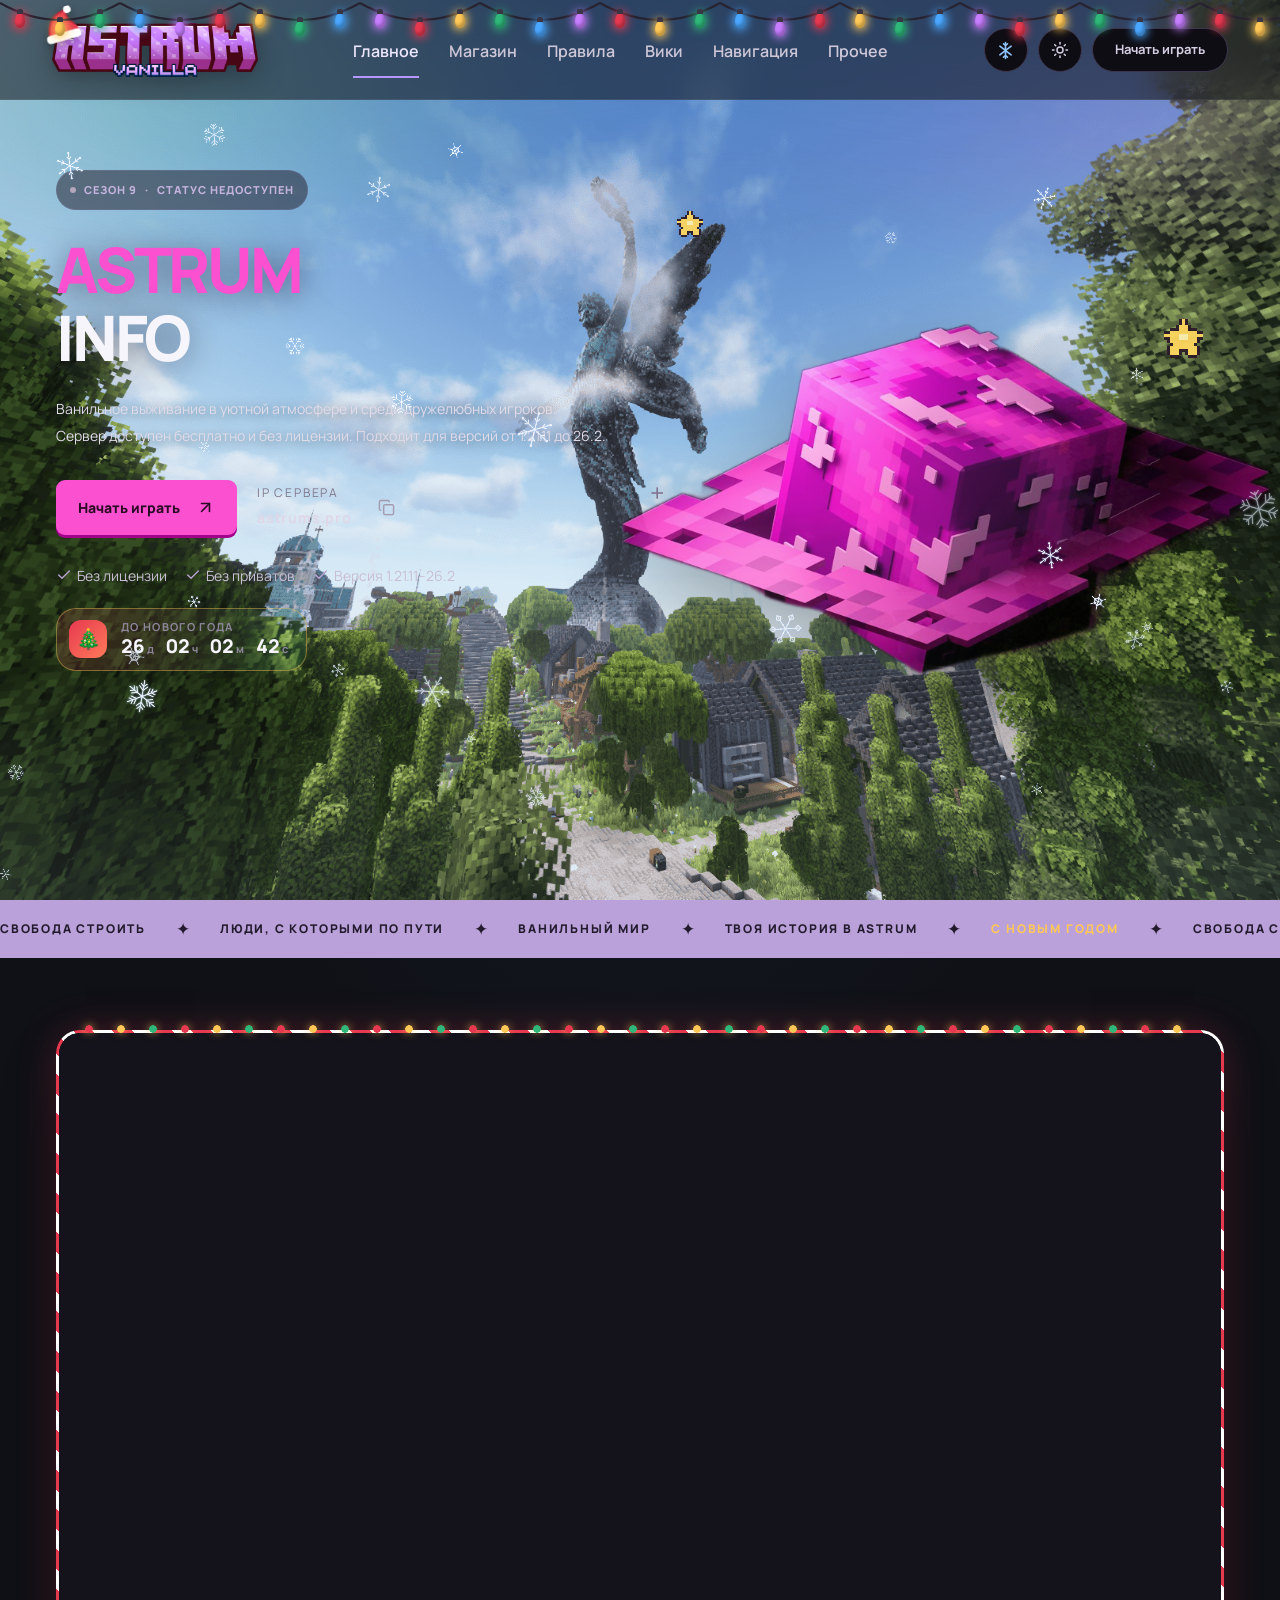
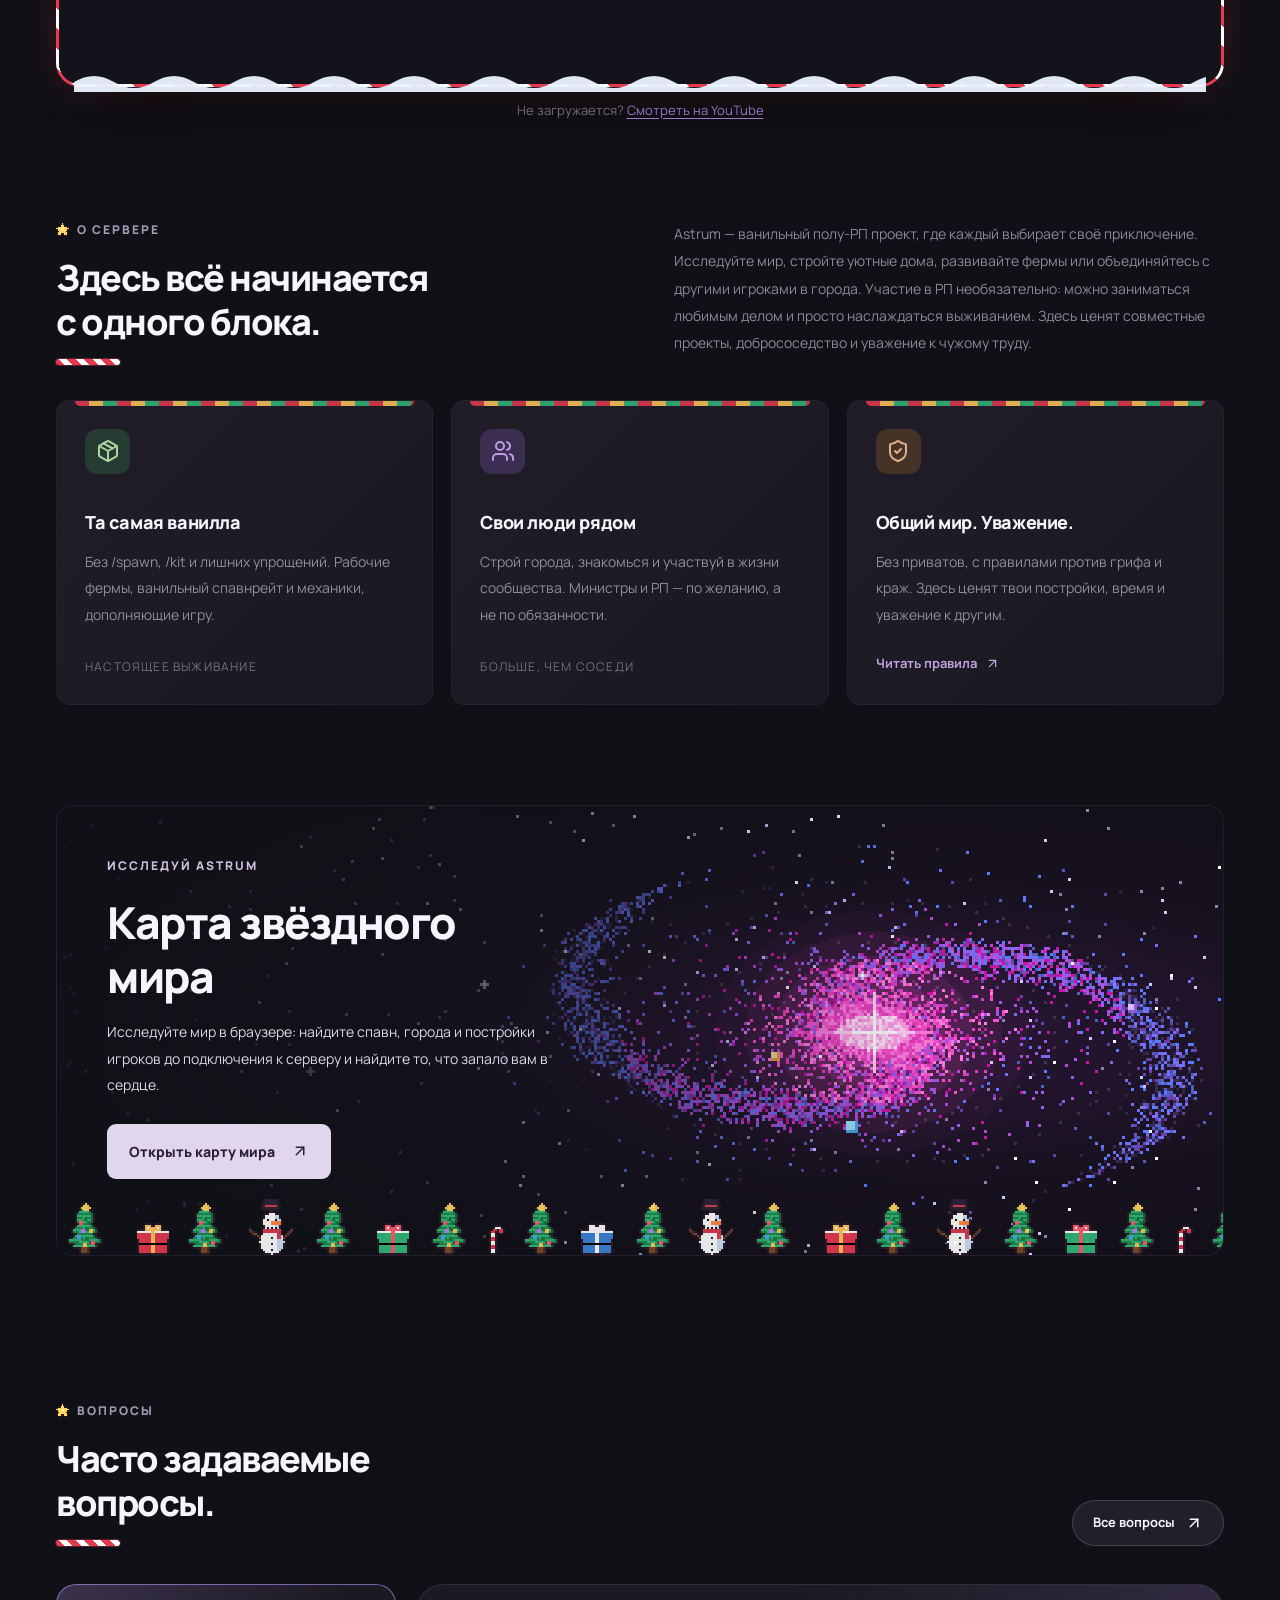
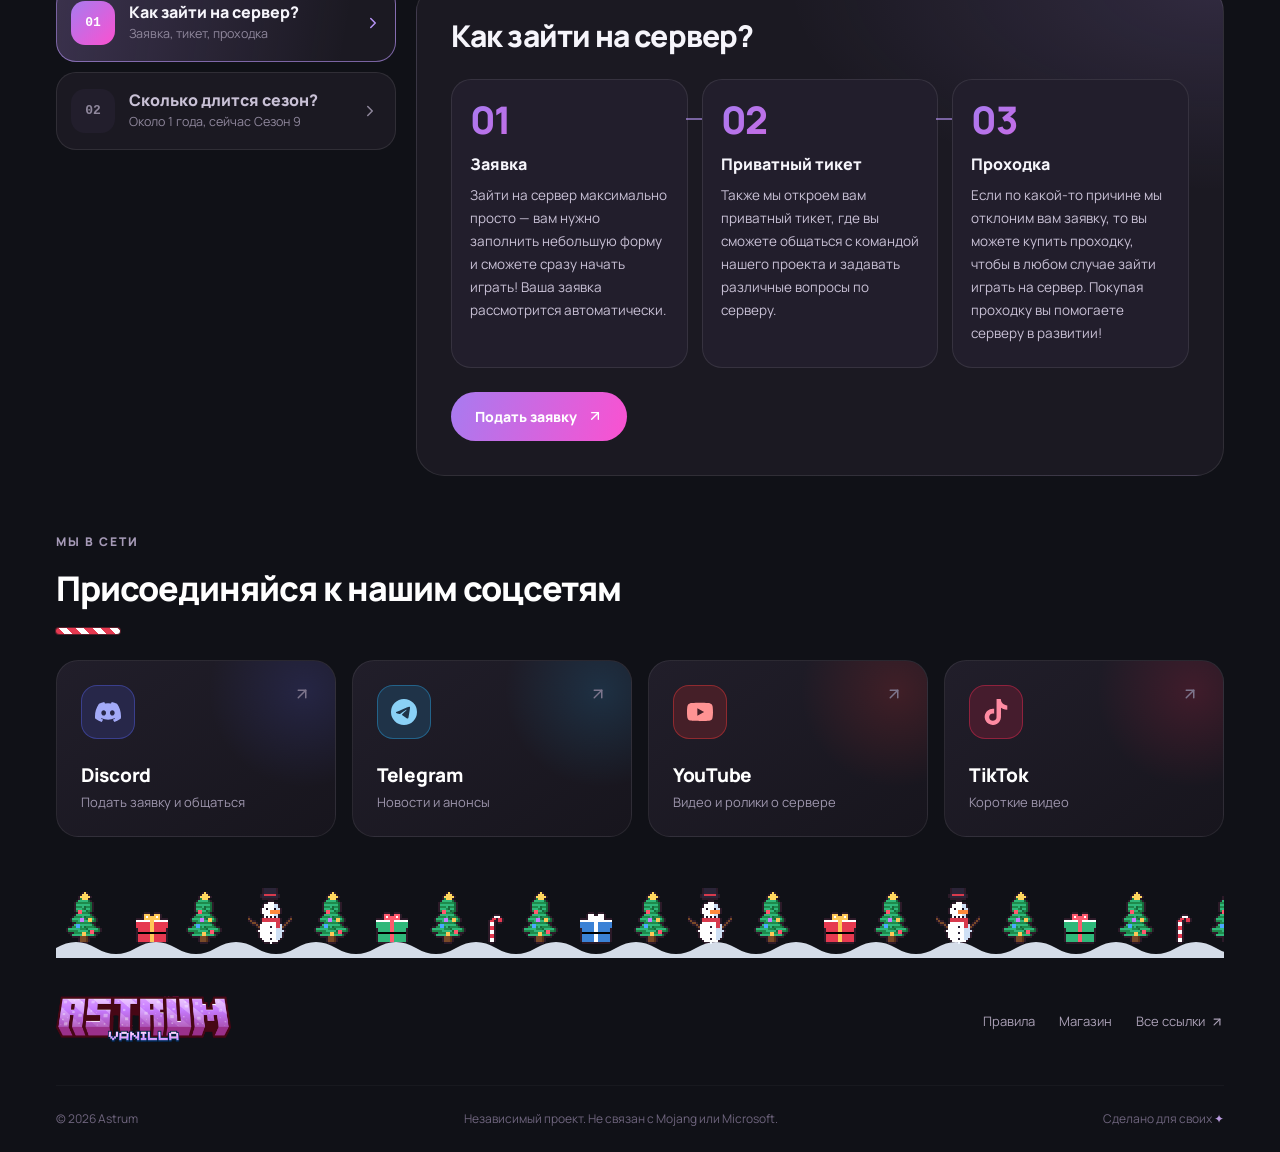
==== commit feae04f3: "Add files via upload" ====
--- a/index.html
+++ b/index.html
@@ -14,7 +14,7 @@
 <link rel="stylesheet" href="assets/css/newyear.css">
 </head>
 <body class="antialiased">
-<div class="astrum-site astrum-home"><header class="site-header"><a class="brand brand-logo" href="index.html" aria-label="Astrum Vanilla — на главную"><img src="assets/images/astrum-wordmark.png" alt="Astrum Vanilla" width="640" height="168"></a><nav class="main-nav" aria-label="Главная навигация"><a class="active" aria-current="page" href="index.html">Главное</a><a class="" href="shop.html">Магазин</a><a class="" href="rules.html">Правила</a><a class="" href="wiki.html">Вики</a><a class="" href="navigation.html">Навигация</a><a class="" href="more.html">Прочее</a></nav><div class="header-tools"><button class="theme-toggle" type="button" aria-label="Сменить тему: светлая или тёмная" title="Сменить тему"><svg class="icon-sun" xmlns="http://www.w3.org/2000/svg" width="18" height="18" viewBox="0 0 24 24" fill="none" stroke="currentColor" stroke-width="2" stroke-linecap="round" stroke-linejoin="round" aria-hidden="true"><circle cx="12" cy="12" r="4"></circle><path d="M12 2v2"></path><path d="M12 20v2"></path><path d="m4.93 4.93 1.41 1.41"></path><path d="m17.66 17.66 1.41 1.41"></path><path d="M2 12h2"></path><path d="M20 12h2"></path><path d="m6.34 17.66-1.41 1.41"></path><path d="m19.07 4.93-1.41 1.41"></path></svg><svg class="icon-moon" xmlns="http://www.w3.org/2000/svg" width="18" height="18" viewBox="0 0 24 24" fill="none" stroke="currentColor" stroke-width="2" stroke-linecap="round" stroke-linejoin="round" aria-hidden="true"><path d="M12 3a6 6 0 0 0 9 9 9 9 0 1 1-9-9Z"></path></svg></button><a href="https://discord.gg/phRQ59Pmp" target="_blank" rel="noopener noreferrer" class="header-cta"><span>Начать играть</span></a></div><button class="menu-toggle" aria-label="Открыть меню"><svg xmlns="http://www.w3.org/2000/svg" width="24" height="24" viewBox="0 0 24 24" fill="none" stroke="currentColor" stroke-width="2" stroke-linecap="round" stroke-linejoin="round" class="lucide lucide-menu" aria-hidden="true"><path d="M4 5h16"></path><path d="M4 12h16"></path><path d="M4 19h16"></path></svg></button></header><main><section class="hero wrap photo-hero"><img class="hero-background" src="assets/images/hero-bg.png" alt="" aria-hidden="true" fetchpriority="high"><div class="hero-copy"><span class="eyebrow season"><span class="server-status-dot is-loading"></span>СЕЗОН 9 <span class="season-divider">·</span><span class="server-online" aria-live="polite" title="Статус astrums.pro. Данные обновляются примерно раз в 5 минут.">ОНЛАЙН: …</span></span><h1><span>ASTRUM</span><br>INFO</h1><p>Ванильное выживание в уютной атмосфере и среди дружелюбных игроков. Сервер доступен бесплатно и без лицензии. Подходит для версий от 1.21.11 до 26.2.</p><div class="hero-actions"><button class="button primary">Начать играть <svg xmlns="http://www.w3.org/2000/svg" width="19" height="19" viewBox="0 0 24 24" fill="none" stroke="currentColor" stroke-width="2" stroke-linecap="round" stroke-linejoin="round" class="lucide lucide-arrow-up-right" aria-hidden="true"><path d="M7 7h10v10"></path><path d="M7 17 17 7"></path></svg></button><button class="server-address"><span><small>IP СЕРВЕРА</small><strong>astrums.pro</strong></span><svg xmlns="http://www.w3.org/2000/svg" width="17" height="17" viewBox="0 0 24 24" fill="none" stroke="currentColor" stroke-width="2" stroke-linecap="round" stroke-linejoin="round" class="lucide lucide-copy" aria-hidden="true"><rect width="14" height="14" x="8" y="8" rx="2" ry="2"></rect><path d="M4 16c-1.1 0-2-.9-2-2V4c0-1.1.9-2 2-2h10c1.1 0 2 .9 2 2"></path></svg></button></div><div class="hero-facts"><span><svg xmlns="http://www.w3.org/2000/svg" width="14" height="14" viewBox="0 0 24 24" fill="none" stroke="currentColor" stroke-width="2" stroke-linecap="round" stroke-linejoin="round" class="lucide lucide-check" aria-hidden="true"><path d="M20 6 9 17l-5-5"></path></svg> Без лицензии</span><span><svg xmlns="http://www.w3.org/2000/svg" width="14" height="14" viewBox="0 0 24 24" fill="none" stroke="currentColor" stroke-width="2" stroke-linecap="round" stroke-linejoin="round" class="lucide lucide-check" aria-hidden="true"><path d="M20 6 9 17l-5-5"></path></svg> Без приватов</span><span><svg xmlns="http://www.w3.org/2000/svg" width="14" height="14" viewBox="0 0 24 24" fill="none" stroke="currentColor" stroke-width="2" stroke-linecap="round" stroke-linejoin="round" class="lucide lucide-check" aria-hidden="true"><path d="M20 6 9 17l-5-5"></path></svg> Версия 1.21.11–26.2</span></div><div class="ny-countdown" aria-live="off"><span class="ny-countdown-ico" aria-hidden="true">🎄</span><div class="ny-countdown-text"><span class="ny-countdown-label">До Нового года</span><div class="ny-countdown-time"></div></div></div></div><div class="hero-visual"><span class="floating-star star-one">✦</span><span class="floating-star star-two">+</span><img class="logo-dark" src="assets/images/astrum-logo-dark.png" alt="Логотип Astrum" fetchpriority="high"><img class="logo-light" src="assets/images/astrum-logo-light.png" alt="Логотип Astrum" loading="lazy"></div></section><div class="ticker" aria-label="СВОБОДА СТРОИТЬ, ЛЮДИ, С КОТОРЫМИ ПО ПУТИ, ВАНИЛЬНЫЙ МИР, ТВОЯ ИСТОРИЯ В ASTRUM, С НОВЫМ ГОДОМ"><div class="ticker-track"><div class="ticker-group"><span>СВОБОДА СТРОИТЬ</span>✦<span>ЛЮДИ, С КОТОРЫМИ ПО ПУТИ</span>✦<span>ВАНИЛЬНЫЙ МИР</span>✦<span>ТВОЯ ИСТОРИЯ В ASTRUM</span>✦<span>С НОВЫМ ГОДОМ</span>✦</div><div class="ticker-group" aria-hidden="true"><span>СВОБОДА СТРОИТЬ</span>✦<span>ЛЮДИ, С КОТОРЫМИ ПО ПУТИ</span>✦<span>ВАНИЛЬНЫЙ МИР</span>✦<span>ТВОЯ ИСТОРИЯ В ASTRUM</span>✦<span>С НОВЫМ ГОДОМ</span>✦</div><div class="ticker-group" aria-hidden="true"><span>СВОБОДА СТРОИТЬ</span>✦<span>ЛЮДИ, С КОТОРЫМИ ПО ПУТИ</span>✦<span>ВАНИЛЬНЫЙ МИР</span>✦<span>ТВОЯ ИСТОРИЯ В ASTRUM</span>✦<span>С НОВЫМ ГОДОМ</span>✦</div><div class="ticker-group" aria-hidden="true"><span>СВОБОДА СТРОИТЬ</span>✦<span>ЛЮДИ, С КОТОРЫМИ ПО ПУТИ</span>✦<span>ВАНИЛЬНЫЙ МИР</span>✦<span>ТВОЯ ИСТОРИЯ В ASTRUM</span>✦<span>С НОВЫМ ГОДОМ</span>✦</div><div class="ticker-group" aria-hidden="true"><span>СВОБОДА СТРОИТЬ</span>✦<span>ЛЮДИ, С КОТОРЫМИ ПО ПУТИ</span>✦<span>ВАНИЛЬНЫЙ МИР</span>✦<span>ТВОЯ ИСТОРИЯ В ASTRUM</span>✦<span>С НОВЫМ ГОДОМ</span>✦</div><div class="ticker-group" aria-hidden="true"><span>СВОБОДА СТРОИТЬ</span>✦<span>ЛЮДИ, С КОТОРЫМИ ПО ПУТИ</span>✦<span>ВАНИЛЬНЫЙ МИР</span>✦<span>ТВОЯ ИСТОРИЯ В ASTRUM</span>✦<span>С НОВЫМ ГОДОМ</span>✦</div></div></div><section class="wrap gallery" aria-label="Скриншоты мира Astrum"><figure class="gallery-item gallery-main"><img class="gallery-img is-active" src="assets/images/slide-sunset.webp" alt="Город Astrum на закате: фахверковые дома и каменная башня над деревьями" width="1600" height="948"></figure><figure class="gallery-item gallery-side"><img class="gallery-img is-active" src="assets/images/slide-castle.webp" alt="Замок за садом с цветами и фонарями" width="1600" height="900"></figure></section><section class="section wrap about-section"><div class="section-heading"><div><span class="eyebrow">О СЕРВЕРЕ</span><h2>Здесь всё начинается<br>с одного блока.</h2></div><p>Astrum — ванильный полу-РП проект, где каждый выбирает своё приключение. Исследуйте мир, стройте уютные дома, развивайте фермы или объединяйтесь с другими игроками в города. Участие в РП необязательно: можно заниматься любимым делом и просто наслаждаться выживанием. Здесь ценят совместные проекты, добрососедство и уважение к чужому труду.</p></div><div class="feature-grid"><article class="feature-card"><span class="feature-icon green"><svg xmlns="http://www.w3.org/2000/svg" width="24" height="24" viewBox="0 0 24 24" fill="none" stroke="currentColor" stroke-width="2" stroke-linecap="round" stroke-linejoin="round" class="lucide lucide-package" aria-hidden="true"><path d="M11 21.73a2 2 0 0 0 2 0l7-4A2 2 0 0 0 21 16V8a2 2 0 0 0-1-1.73l-7-4a2 2 0 0 0-2 0l-7 4A2 2 0 0 0 3 8v8a2 2 0 0 0 1 1.73z"></path><path d="M12 22V12"></path><polyline points="3.29 7 12 12 20.71 7"></polyline><path d="m7.5 4.27 9 5.15"></path></svg></span><h3>Та самая ванилла</h3><p>Без /spawn, /kit и лишних упрощений. Рабочие фермы, ванильный спавнрейт и механики, дополняющие игру.</p><span class="card-tag">НАСТОЯЩЕЕ ВЫЖИВАНИЕ</span></article><article class="feature-card"><span class="feature-icon purple"><svg xmlns="http://www.w3.org/2000/svg" width="24" height="24" viewBox="0 0 24 24" fill="none" stroke="currentColor" stroke-width="2" stroke-linecap="round" stroke-linejoin="round" class="lucide lucide-users" aria-hidden="true"><path d="M16 21v-2a4 4 0 0 0-4-4H6a4 4 0 0 0-4 4v2"></path><path d="M16 3.128a4 4 0 0 1 0 7.744"></path><path d="M22 21v-2a4 4 0 0 0-3-3.87"></path><circle cx="9" cy="7" r="4"></circle></svg></span><h3>Свои люди рядом</h3><p>Строй города, знакомься и участвуй в жизни сообщества. Министры и РП — по желанию, а не по обязанности.</p><span class="card-tag">БОЛЬШЕ, ЧЕМ СОСЕДИ</span></article><article class="feature-card"><span class="feature-icon orange"><svg xmlns="http://www.w3.org/2000/svg" width="24" height="24" viewBox="0 0 24 24" fill="none" stroke="currentColor" stroke-width="2" stroke-linecap="round" stroke-linejoin="round" class="lucide lucide-shield-check" aria-hidden="true"><path d="M20 13c0 5-3.5 7.5-7.66 8.95a1 1 0 0 1-.67-.01C7.5 20.5 4 18 4 13V6a1 1 0 0 1 1-1c2 0 4.5-1.2 6.24-2.72a1.17 1.17 0 0 1 1.52 0C14.51 3.81 17 5 19 5a1 1 0 0 1 1 1z"></path><path d="m9 12 2 2 4-4"></path></svg></span><h3>Общий мир. Уважение.</h3><p>Без приватов, с правилами против грифа и краж. Здесь ценят твои постройки, время и уважение к другим.</p><a class="text-link" href="rules.html">Читать правила <svg xmlns="http://www.w3.org/2000/svg" width="15" height="15" viewBox="0 0 24 24" fill="none" stroke="currentColor" stroke-width="2" stroke-linecap="round" stroke-linejoin="round" class="lucide lucide-arrow-up-right" aria-hidden="true"><path d="M7 7h10v10"></path><path d="M7 17 17 7"></path></svg></a></article></div></section><section class="wrap world-banner pixel-world"><canvas class="galaxy" aria-hidden="true"></canvas><div class="world-banner-copy"><span class="eyebrow">ИССЛЕДУЙ ASTRUM</span><h2>Карта звёздного мира</h2><p>Исследуйте мир в браузере: найдите спавн, города и постройки игроков до подключения к серверу и найдите то, что запало вам в сердце.</p><a href="https://astrums.pro/map" target="_blank" rel="noopener noreferrer" class="button light">Открыть карту мира <svg xmlns="http://www.w3.org/2000/svg" width="18" height="18" viewBox="0 0 24 24" fill="none" stroke="currentColor" stroke-width="2" stroke-linecap="round" stroke-linejoin="round" class="lucide lucide-arrow-up-right" aria-hidden="true"><path d="M7 7h10v10"></path><path d="M7 17 17 7"></path></svg></a></div></section><section id="start" class="section wrap faq" aria-labelledby="faq-title"><div class="section-heading"><div><span class="eyebrow">ВОПРОСЫ</span><h2 id="faq-title">Часто задаваемые<br>вопросы.</h2></div><a class="faq-all" href="more.html">Все вопросы <svg xmlns="http://www.w3.org/2000/svg" width="18" height="18" viewBox="0 0 24 24" fill="none" stroke="currentColor" stroke-width="2" stroke-linecap="round" stroke-linejoin="round" class="lucide lucide-arrow-up-right" aria-hidden="true"><path d="M7 7h10v10"></path><path d="M7 17 17 7"></path></svg></a></div><div class="fx"><div class="fx-tabs" role="tablist" aria-label="Вопросы"><button type="button" class="fx-tab is-active" role="tab" id="fx-tab-join" aria-selected="true" aria-controls="fx-panel-join"><span class="fx-num">01</span><span class="fx-tab-text"><strong>Как зайти на сервер?</strong><small>Заявка, тикет, проходка</small></span><svg class="fx-chev" viewBox="0 0 24 24" width="18" height="18" fill="none" stroke="currentColor" stroke-width="2" stroke-linecap="round" stroke-linejoin="round" aria-hidden="true"><path d="m9 18 6-6-6-6"/></svg></button><button type="button" class="fx-tab" role="tab" id="fx-tab-season" aria-selected="false" aria-controls="fx-panel-season" tabindex="-1"><span class="fx-num">02</span><span class="fx-tab-text"><strong>Сколько длится сезон?</strong><small>Около 1 года, сейчас Сезон 9</small></span><svg class="fx-chev" viewBox="0 0 24 24" width="18" height="18" fill="none" stroke="currentColor" stroke-width="2" stroke-linecap="round" stroke-linejoin="round" aria-hidden="true"><path d="m9 18 6-6-6-6"/></svg></button></div><div class="fx-stage"><section class="fx-panel is-active" role="tabpanel" id="fx-panel-join" aria-labelledby="fx-tab-join"><h3>Как зайти на сервер?</h3><ol class="fx-steps"><li><span class="fx-n">01</span><strong>Заявка</strong><p>Зайти на сервер максимально просто — вам нужно заполнить небольшую форму и сможете сразу начать играть! Ваша заявка рассмотрится автоматически.</p></li><li><span class="fx-n">02</span><strong>Приватный тикет</strong><p>Также мы откроем вам приватный тикет, где вы сможете общаться с командой нашего проекта и задавать различные вопросы по серверу.</p></li><li><span class="fx-n">03</span><strong>Проходка</strong><p>Если по какой-то причине мы отклоним вам заявку, то вы можете купить проходку, чтобы в любом случае зайти играть на сервер. Покупая проходку вы помогаете серверу в развитии!</p></li></ol><a class="fx-btn" href="https://discord.gg/phRQ59Pmp" target="_blank" rel="noopener noreferrer">Подать заявку <svg viewBox="0 0 24 24" width="16" height="16" fill="none" stroke="currentColor" stroke-width="2" stroke-linecap="round" stroke-linejoin="round" aria-hidden="true"><path d="M7 7h10v10"/><path d="M7 17 17 7"/></svg></a></section><section class="fx-panel" role="tabpanel" id="fx-panel-season" aria-labelledby="fx-tab-season"><h3>Сколько длится сезон?</h3><div class="fx-season-grid"><div class="fx-summary"><div class="fx-big"><strong>~1</strong><span>год<br>на сезон</span></div><p>Наш сервер живёт сезонами. Каждый сезон длится около 1 года, чтобы вам не надоедало играть в одном и том же мире. Сейчас идёт Сезон 9.</p><p>Карты старых сезонов сохраняются — доступ к ним есть у подписчиков PLUS.</p></div><ol class="fx-rows" aria-label="Летопись сезонов"><li class="fx-row" style="--w:.099;--i:0"><span class="fx-season"><b>Сезон 1</b><small>15 июля 2022 — 10 августа 2022</small></span><span class="fx-bar"><i></i></span><em>26 дней</em></li><li class="fx-row" style="--w:.038;--i:1"><span class="fx-season"><b>Сезон 2</b><small>11 августа 2022 — 21 августа 2022</small></span><span class="fx-bar"><i></i></span><em>10 дней</em></li><li class="fx-row" style="--w:.095;--i:2"><span class="fx-season"><b>Сезон 3</b><small>22 августа 2022 — 16 сентября 2022</small></span><span class="fx-bar"><i></i></span><em>25 дней</em></li><li class="fx-row" style="--w:.16;--i:3"><span class="fx-season"><b>Сезон 4</b><small>17 сентября 2022 — 29 октября 2022</small></span><span class="fx-bar"><i></i></span><em>42 дня</em></li><li class="fx-row" style="--w:1;--i:4"><span class="fx-season"><b>Сезон 5</b><small>30 октября 2022 — 20 июля 2023</small></span><span class="fx-bar"><i></i></span><em>263 дня</em></li><li class="fx-row is-unknown" style="--i:5"><span class="fx-season"><b>Сезон 6</b><small>Данные скоро</small></span><span class="fx-bar"></span><em>скоро</em></li><li class="fx-row is-unknown" style="--i:6"><span class="fx-season"><b>Сезон 7</b><small>Данные скоро</small></span><span class="fx-bar"></span><em>скоро</em></li><li class="fx-row is-unknown" style="--i:7"><span class="fx-season"><b>Сезон 8</b><small>Данные скоро</small></span><span class="fx-bar"></span><em>скоро</em></li><li class="fx-row is-now" style="--i:8"><span class="fx-season"><b>Сезон 9</b><small>Идёт сейчас</small></span><span class="fx-bar"><i></i></span><em>сейчас</em></li></ol></div></section></div></div><div class="faq-links"><div class="faq-links-head"><span class="eyebrow">МЫ В СЕТИ</span><h3>Присоединяйся к нашим соцсетям</h3></div><div class="social-grid"><a class="social-card social-discord" href="https://discord.gg/phRQ59Pmp" target="_blank" rel="noopener noreferrer"><span class="social-icon"><svg xmlns="http://www.w3.org/2000/svg" width="26" height="26" viewBox="0 0 24 24" fill="currentColor" aria-hidden="true"><path d="M20.317 4.37a19.8 19.8 0 0 0-4.885-1.515.074.074 0 0 0-.079.037c-.21.375-.444.864-.608 1.25a18.3 18.3 0 0 0-5.487 0 13 13 0 0 0-.617-1.25.08.08 0 0 0-.079-.037A19.7 19.7 0 0 0 3.677 4.37a.1.1 0 0 0-.032.027C.533 9.046-.32 13.58.099 18.057a.08.08 0 0 0 .031.057 19.9 19.9 0 0 0 5.993 3.03.08.08 0 0 0 .084-.028c.462-.63.874-1.295 1.226-1.994a.076.076 0 0 0-.041-.106 13 13 0 0 1-1.872-.892.077.077 0 0 1-.008-.128 10 10 0 0 0 .372-.292.07.07 0 0 1 .077-.01c3.928 1.793 8.18 1.793 12.062 0a.07.07 0 0 1 .078.01c.12.098.246.198.373.292a.077.077 0 0 1-.006.127 12.3 12.3 0 0 1-1.873.892.077.077 0 0 0-.041.107c.36.698.772 1.362 1.225 1.993a.08.08 0 0 0 .084.028 19.8 19.8 0 0 0 6.002-3.03.08.08 0 0 0 .032-.054c.5-5.177-.838-9.674-3.549-13.66a.06.06 0 0 0-.031-.03M8.02 15.33c-1.182 0-2.157-1.085-2.157-2.419 0-1.333.956-2.419 2.157-2.419 1.21 0 2.176 1.096 2.157 2.42 0 1.333-.956 2.418-2.157 2.418m7.975 0c-1.183 0-2.157-1.085-2.157-2.419 0-1.333.955-2.419 2.157-2.419 1.21 0 2.176 1.096 2.157 2.42 0 1.333-.946 2.418-2.157 2.418"/></svg></span><span class="social-text"><strong>Discord</strong><small>Подать заявку и общаться</small></span><svg class="social-arrow" xmlns="http://www.w3.org/2000/svg" width="18" height="18" viewBox="0 0 24 24" fill="none" stroke="currentColor" stroke-width="2" stroke-linecap="round" stroke-linejoin="round" aria-hidden="true"><path d="M7 7h10v10"></path><path d="M7 17 17 7"></path></svg></a><a class="social-card social-telegram" href="https://t.me/ast_mc" target="_blank" rel="noopener noreferrer"><span class="social-icon"><svg xmlns="http://www.w3.org/2000/svg" width="26" height="26" viewBox="0 0 24 24" fill="currentColor" aria-hidden="true"><path d="M11.944 0A12 12 0 0 0 0 12a12 12 0 0 0 12 12 12 12 0 0 0 12-12A12 12 0 0 0 12 0zm4.962 7.224c.1-.002.321.023.465.14a.5.5 0 0 1 .171.325c.016.093.036.306.02.472-.18 1.898-.962 6.502-1.36 8.627-.168.9-.499 1.201-.82 1.23-.696.065-1.225-.46-1.9-.902-1.056-.693-1.653-1.124-2.678-1.8-1.185-.78-.417-1.21.258-1.91.177-.184 3.247-2.977 3.307-3.23.007-.032.014-.15-.056-.212s-.174-.041-.249-.024q-.159.037-5.061 3.345-.72.495-1.302.48c-.428-.008-1.252-.241-1.865-.44-.752-.245-1.349-.374-1.297-.789q.04-.324.893-.663 5.247-2.286 6.998-3.014c3.332-1.386 4.025-1.627 4.476-1.635"/></svg></span><span class="social-text"><strong>Telegram</strong><small>Новости и анонсы</small></span><svg class="social-arrow" xmlns="http://www.w3.org/2000/svg" width="18" height="18" viewBox="0 0 24 24" fill="none" stroke="currentColor" stroke-width="2" stroke-linecap="round" stroke-linejoin="round" aria-hidden="true"><path d="M7 7h10v10"></path><path d="M7 17 17 7"></path></svg></a><a class="social-card social-youtube" href="https://www.youtube.com/@Astrum_mc" target="_blank" rel="noopener noreferrer"><span class="social-icon"><svg xmlns="http://www.w3.org/2000/svg" width="26" height="26" viewBox="0 0 24 24" fill="currentColor" aria-hidden="true"><path d="M23.498 6.186a3.02 3.02 0 0 0-2.122-2.136C19.505 3.545 12 3.545 12 3.545s-7.505 0-9.377.505A3.02 3.02 0 0 0 .502 6.186C0 8.07 0 12 0 12s0 3.93.502 5.814a3.02 3.02 0 0 0 2.122 2.136c1.871.505 9.376.505 9.376.505s7.505 0 9.377-.505a3.02 3.02 0 0 0 2.122-2.136C24 15.93 24 12 24 12s0-3.93-.502-5.814M9.545 15.568V8.432L15.818 12z"/></svg></span><span class="social-text"><strong>YouTube</strong><small>Видео и ролики о сервере</small></span><svg class="social-arrow" xmlns="http://www.w3.org/2000/svg" width="18" height="18" viewBox="0 0 24 24" fill="none" stroke="currentColor" stroke-width="2" stroke-linecap="round" stroke-linejoin="round" aria-hidden="true"><path d="M7 7h10v10"></path><path d="M7 17 17 7"></path></svg></a><a class="social-card social-tiktok" href="https://www.tiktok.com/" target="_blank" rel="noopener noreferrer"><span class="social-icon"><svg xmlns="http://www.w3.org/2000/svg" width="26" height="26" viewBox="0 0 24 24" fill="currentColor" aria-hidden="true"><path d="M12.525.02c1.31-.02 2.61-.01 3.91-.02.08 1.53.63 3.09 1.75 4.17 1.12 1.11 2.7 1.62 4.24 1.79v4.03c-1.44-.05-2.89-.35-4.2-.97-.57-.26-1.1-.59-1.62-.93-.01 2.92.01 5.84-.02 8.75-.08 1.4-.54 2.79-1.35 3.94-1.31 1.92-3.58 3.17-5.91 3.21-1.43.08-2.86-.31-4.08-1.03-2.02-1.19-3.44-3.37-3.65-5.71-.02-.5-.03-1-.01-1.49.18-1.9 1.12-3.72 2.58-4.96 1.66-1.44 3.98-2.13 6.15-1.72.02 1.48-.04 2.96-.04 4.44-.99-.32-2.15-.23-3.02.37-.63.41-1.11 1.04-1.36 1.75-.21.51-.15 1.07-.14 1.61.24 1.64 1.82 3.02 3.5 2.87 1.12-.01 2.19-.66 2.77-1.61.19-.33.4-.67.41-1.06.1-1.79.06-3.57.07-5.36.01-4.03-.01-8.05.02-12.07"/></svg></span><span class="social-text"><strong>TikTok</strong><small>Короткие видео</small></span><svg class="social-arrow" xmlns="http://www.w3.org/2000/svg" width="18" height="18" viewBox="0 0 24 24" fill="none" stroke="currentColor" stroke-width="2" stroke-linecap="round" stroke-linejoin="round" aria-hidden="true"><path d="M7 7h10v10"></path><path d="M7 17 17 7"></path></svg></a></div></div></section></main><footer class="site-footer wrap"><div class="footer-top"><div class="footer-brand"><a class="brand brand-logo footer-logo" href="index.html" aria-label="Astrum Vanilla — на главную"><img src="assets/images/astrum-wordmark.png" alt="Astrum Vanilla" width="640" height="168" loading="lazy"></a></div><div class="footer-links"><a href="rules.html">Правила</a><a href="shop.html">Магазин</a><a href="navigation.html">Все ссылки <svg xmlns="http://www.w3.org/2000/svg" width="14" height="14" viewBox="0 0 24 24" fill="none" stroke="currentColor" stroke-width="2" stroke-linecap="round" stroke-linejoin="round" class="lucide lucide-arrow-up-right" aria-hidden="true"><path d="M7 7h10v10"></path><path d="M7 17 17 7"></path></svg></a></div></div><div class="footer-bottom"><span>© 2026 Astrum</span><span>Независимый проект. Не связан с Mojang или Microsoft.</span><span>Сделано для своих <span class="accent">✦</span></span></div></footer></div>
+<div class="astrum-site astrum-home"><header class="site-header"><a class="brand brand-logo" href="index.html" aria-label="Astrum Vanilla — на главную"><img src="assets/images/astrum-wordmark.png" alt="Astrum Vanilla" width="640" height="168"></a><nav class="main-nav" aria-label="Главная навигация"><a class="active" aria-current="page" href="index.html">Главное</a><a class="" href="shop.html">Магазин</a><a class="" href="rules.html">Правила</a><a class="" href="wiki.html">Вики</a><a class="" href="navigation.html">Навигация</a><a class="" href="more.html">Прочее</a></nav><div class="header-tools"><button class="theme-toggle" type="button" aria-label="Сменить тему: светлая или тёмная" title="Сменить тему"><svg class="icon-sun" xmlns="http://www.w3.org/2000/svg" width="18" height="18" viewBox="0 0 24 24" fill="none" stroke="currentColor" stroke-width="2" stroke-linecap="round" stroke-linejoin="round" aria-hidden="true"><circle cx="12" cy="12" r="4"></circle><path d="M12 2v2"></path><path d="M12 20v2"></path><path d="m4.93 4.93 1.41 1.41"></path><path d="m17.66 17.66 1.41 1.41"></path><path d="M2 12h2"></path><path d="M20 12h2"></path><path d="m6.34 17.66-1.41 1.41"></path><path d="m19.07 4.93-1.41 1.41"></path></svg><svg class="icon-moon" xmlns="http://www.w3.org/2000/svg" width="18" height="18" viewBox="0 0 24 24" fill="none" stroke="currentColor" stroke-width="2" stroke-linecap="round" stroke-linejoin="round" aria-hidden="true"><path d="M12 3a6 6 0 0 0 9 9 9 9 0 1 1-9-9Z"></path></svg></button><a href="https://discord.gg/phRQ59Pmp" target="_blank" rel="noopener noreferrer" class="header-cta"><span>Начать играть</span></a></div><button class="menu-toggle" aria-label="Открыть меню"><svg xmlns="http://www.w3.org/2000/svg" width="24" height="24" viewBox="0 0 24 24" fill="none" stroke="currentColor" stroke-width="2" stroke-linecap="round" stroke-linejoin="round" class="lucide lucide-menu" aria-hidden="true"><path d="M4 5h16"></path><path d="M4 12h16"></path><path d="M4 19h16"></path></svg></button></header><main><section class="hero wrap photo-hero"><img class="hero-background" src="assets/images/hero-bg.png" alt="" aria-hidden="true" fetchpriority="high"><div class="hero-copy"><span class="eyebrow season"><span class="server-status-dot is-loading"></span>СЕЗОН 9 <span class="season-divider">·</span><span class="server-online" aria-live="polite" title="Статус astrums.pro. Данные обновляются примерно раз в 5 минут.">ОНЛАЙН: …</span></span><h1><span>ASTRUM</span><br>INFO</h1><p>Ванильное выживание в уютной атмосфере и среди дружелюбных игроков. Сервер доступен бесплатно и без лицензии. Подходит для версий от 1.21.11 до 26.2.</p><div class="hero-actions"><button class="button primary">Начать играть <svg xmlns="http://www.w3.org/2000/svg" width="19" height="19" viewBox="0 0 24 24" fill="none" stroke="currentColor" stroke-width="2" stroke-linecap="round" stroke-linejoin="round" class="lucide lucide-arrow-up-right" aria-hidden="true"><path d="M7 7h10v10"></path><path d="M7 17 17 7"></path></svg></button><button class="server-address"><span><small>IP СЕРВЕРА</small><strong>astrums.pro</strong></span><svg xmlns="http://www.w3.org/2000/svg" width="17" height="17" viewBox="0 0 24 24" fill="none" stroke="currentColor" stroke-width="2" stroke-linecap="round" stroke-linejoin="round" class="lucide lucide-copy" aria-hidden="true"><rect width="14" height="14" x="8" y="8" rx="2" ry="2"></rect><path d="M4 16c-1.1 0-2-.9-2-2V4c0-1.1.9-2 2-2h10c1.1 0 2 .9 2 2"></path></svg></button></div><div class="hero-facts"><span><svg xmlns="http://www.w3.org/2000/svg" width="14" height="14" viewBox="0 0 24 24" fill="none" stroke="currentColor" stroke-width="2" stroke-linecap="round" stroke-linejoin="round" class="lucide lucide-check" aria-hidden="true"><path d="M20 6 9 17l-5-5"></path></svg> Без лицензии</span><span><svg xmlns="http://www.w3.org/2000/svg" width="14" height="14" viewBox="0 0 24 24" fill="none" stroke="currentColor" stroke-width="2" stroke-linecap="round" stroke-linejoin="round" class="lucide lucide-check" aria-hidden="true"><path d="M20 6 9 17l-5-5"></path></svg> Без приватов</span><span><svg xmlns="http://www.w3.org/2000/svg" width="14" height="14" viewBox="0 0 24 24" fill="none" stroke="currentColor" stroke-width="2" stroke-linecap="round" stroke-linejoin="round" class="lucide lucide-check" aria-hidden="true"><path d="M20 6 9 17l-5-5"></path></svg> Версия 1.21.11–26.2</span></div><div class="ny-countdown" aria-live="off"><span class="ny-countdown-ico" aria-hidden="true">🎄</span><div class="ny-countdown-text"><span class="ny-countdown-label">До Нового года</span><div class="ny-countdown-time"></div></div></div></div><div class="hero-visual"><span class="floating-star star-one">✦</span><span class="floating-star star-two">+</span><img class="logo-dark" src="assets/images/astrum-logo-dark.png" alt="Логотип Astrum" fetchpriority="high"><img class="logo-light" src="assets/images/astrum-logo-light.png" alt="Логотип Astrum" loading="lazy"></div></section><div class="ticker" aria-label="СВОБОДА СТРОИТЬ, ЛЮДИ, С КОТОРЫМИ ПО ПУТИ, ВАНИЛЬНЫЙ МИР, ТВОЯ ИСТОРИЯ В ASTRUM, С НОВЫМ ГОДОМ"><div class="ticker-track"><div class="ticker-group"><span>СВОБОДА СТРОИТЬ</span>✦<span>ЛЮДИ, С КОТОРЫМИ ПО ПУТИ</span>✦<span>ВАНИЛЬНЫЙ МИР</span>✦<span>ТВОЯ ИСТОРИЯ В ASTRUM</span>✦<span>С НОВЫМ ГОДОМ</span>✦</div><div class="ticker-group" aria-hidden="true"><span>СВОБОДА СТРОИТЬ</span>✦<span>ЛЮДИ, С КОТОРЫМИ ПО ПУТИ</span>✦<span>ВАНИЛЬНЫЙ МИР</span>✦<span>ТВОЯ ИСТОРИЯ В ASTRUM</span>✦<span>С НОВЫМ ГОДОМ</span>✦</div><div class="ticker-group" aria-hidden="true"><span>СВОБОДА СТРОИТЬ</span>✦<span>ЛЮДИ, С КОТОРЫМИ ПО ПУТИ</span>✦<span>ВАНИЛЬНЫЙ МИР</span>✦<span>ТВОЯ ИСТОРИЯ В ASTRUM</span>✦<span>С НОВЫМ ГОДОМ</span>✦</div><div class="ticker-group" aria-hidden="true"><span>СВОБОДА СТРОИТЬ</span>✦<span>ЛЮДИ, С КОТОРЫМИ ПО ПУТИ</span>✦<span>ВАНИЛЬНЫЙ МИР</span>✦<span>ТВОЯ ИСТОРИЯ В ASTRUM</span>✦<span>С НОВЫМ ГОДОМ</span>✦</div><div class="ticker-group" aria-hidden="true"><span>СВОБОДА СТРОИТЬ</span>✦<span>ЛЮДИ, С КОТОРЫМИ ПО ПУТИ</span>✦<span>ВАНИЛЬНЫЙ МИР</span>✦<span>ТВОЯ ИСТОРИЯ В ASTRUM</span>✦<span>С НОВЫМ ГОДОМ</span>✦</div><div class="ticker-group" aria-hidden="true"><span>СВОБОДА СТРОИТЬ</span>✦<span>ЛЮДИ, С КОТОРЫМИ ПО ПУТИ</span>✦<span>ВАНИЛЬНЫЙ МИР</span>✦<span>ТВОЯ ИСТОРИЯ В ASTRUM</span>✦<span>С НОВЫМ ГОДОМ</span>✦</div></div></div><section class="wrap video-section" aria-label="Видео об Astrum"><div class="video-frame"><iframe src="https://www.youtube-nocookie.com/embed/09lge74m270?rel=0" title="Видео об Astrum" loading="lazy" allow="accelerometer; autoplay; clipboard-write; encrypted-media; gyroscope; picture-in-picture; web-share" referrerpolicy="strict-origin-when-cross-origin" allowfullscreen></iframe></div><p class="video-note">Не загружается? <a href="https://www.youtube.com/watch?v=09lge74m270" target="_blank" rel="noopener noreferrer">Смотреть на YouTube</a></p></section><section class="section wrap about-section"><div class="section-heading"><div><span class="eyebrow">О СЕРВЕРЕ</span><h2>Здесь всё начинается<br>с одного блока.</h2></div><p>Astrum — ванильный полу-РП проект, где каждый выбирает своё приключение. Исследуйте мир, стройте уютные дома, развивайте фермы или объединяйтесь с другими игроками в города. Участие в РП необязательно: можно заниматься любимым делом и просто наслаждаться выживанием. Здесь ценят совместные проекты, добрососедство и уважение к чужому труду.</p></div><div class="feature-grid"><article class="feature-card"><span class="feature-icon green"><svg xmlns="http://www.w3.org/2000/svg" width="24" height="24" viewBox="0 0 24 24" fill="none" stroke="currentColor" stroke-width="2" stroke-linecap="round" stroke-linejoin="round" class="lucide lucide-package" aria-hidden="true"><path d="M11 21.73a2 2 0 0 0 2 0l7-4A2 2 0 0 0 21 16V8a2 2 0 0 0-1-1.73l-7-4a2 2 0 0 0-2 0l-7 4A2 2 0 0 0 3 8v8a2 2 0 0 0 1 1.73z"></path><path d="M12 22V12"></path><polyline points="3.29 7 12 12 20.71 7"></polyline><path d="m7.5 4.27 9 5.15"></path></svg></span><h3>Та самая ванилла</h3><p>Без /spawn, /kit и лишних упрощений. Рабочие фермы, ванильный спавнрейт и механики, дополняющие игру.</p><span class="card-tag">НАСТОЯЩЕЕ ВЫЖИВАНИЕ</span></article><article class="feature-card"><span class="feature-icon purple"><svg xmlns="http://www.w3.org/2000/svg" width="24" height="24" viewBox="0 0 24 24" fill="none" stroke="currentColor" stroke-width="2" stroke-linecap="round" stroke-linejoin="round" class="lucide lucide-users" aria-hidden="true"><path d="M16 21v-2a4 4 0 0 0-4-4H6a4 4 0 0 0-4 4v2"></path><path d="M16 3.128a4 4 0 0 1 0 7.744"></path><path d="M22 21v-2a4 4 0 0 0-3-3.87"></path><circle cx="9" cy="7" r="4"></circle></svg></span><h3>Свои люди рядом</h3><p>Строй города, знакомься и участвуй в жизни сообщества. Министры и РП — по желанию, а не по обязанности.</p><span class="card-tag">БОЛЬШЕ, ЧЕМ СОСЕДИ</span></article><article class="feature-card"><span class="feature-icon orange"><svg xmlns="http://www.w3.org/2000/svg" width="24" height="24" viewBox="0 0 24 24" fill="none" stroke="currentColor" stroke-width="2" stroke-linecap="round" stroke-linejoin="round" class="lucide lucide-shield-check" aria-hidden="true"><path d="M20 13c0 5-3.5 7.5-7.66 8.95a1 1 0 0 1-.67-.01C7.5 20.5 4 18 4 13V6a1 1 0 0 1 1-1c2 0 4.5-1.2 6.24-2.72a1.17 1.17 0 0 1 1.52 0C14.51 3.81 17 5 19 5a1 1 0 0 1 1 1z"></path><path d="m9 12 2 2 4-4"></path></svg></span><h3>Общий мир. Уважение.</h3><p>Без приватов, с правилами против грифа и краж. Здесь ценят твои постройки, время и уважение к другим.</p><a class="text-link" href="rules.html">Читать правила <svg xmlns="http://www.w3.org/2000/svg" width="15" height="15" viewBox="0 0 24 24" fill="none" stroke="currentColor" stroke-width="2" stroke-linecap="round" stroke-linejoin="round" class="lucide lucide-arrow-up-right" aria-hidden="true"><path d="M7 7h10v10"></path><path d="M7 17 17 7"></path></svg></a></article></div></section><section class="wrap world-banner pixel-world"><canvas class="galaxy" aria-hidden="true"></canvas><div class="world-banner-copy"><span class="eyebrow">ИССЛЕДУЙ ASTRUM</span><h2>Карта звёздного мира</h2><p>Исследуйте мир в браузере: найдите спавн, города и постройки игроков до подключения к серверу и найдите то, что запало вам в сердце.</p><a href="https://astrums.pro/map" target="_blank" rel="noopener noreferrer" class="button light">Открыть карту мира <svg xmlns="http://www.w3.org/2000/svg" width="18" height="18" viewBox="0 0 24 24" fill="none" stroke="currentColor" stroke-width="2" stroke-linecap="round" stroke-linejoin="round" class="lucide lucide-arrow-up-right" aria-hidden="true"><path d="M7 7h10v10"></path><path d="M7 17 17 7"></path></svg></a></div></section><section id="start" class="section wrap faq" aria-labelledby="faq-title"><div class="section-heading"><div><span class="eyebrow">ВОПРОСЫ</span><h2 id="faq-title">Часто задаваемые<br>вопросы.</h2></div><a class="faq-all" href="more.html">Все вопросы <svg xmlns="http://www.w3.org/2000/svg" width="18" height="18" viewBox="0 0 24 24" fill="none" stroke="currentColor" stroke-width="2" stroke-linecap="round" stroke-linejoin="round" class="lucide lucide-arrow-up-right" aria-hidden="true"><path d="M7 7h10v10"></path><path d="M7 17 17 7"></path></svg></a></div><div class="fx"><div class="fx-tabs" role="tablist" aria-label="Вопросы"><button type="button" class="fx-tab is-active" role="tab" id="fx-tab-join" aria-selected="true" aria-controls="fx-panel-join"><span class="fx-num">01</span><span class="fx-tab-text"><strong>Как зайти на сервер?</strong><small>Заявка, тикет, проходка</small></span><svg class="fx-chev" viewBox="0 0 24 24" width="18" height="18" fill="none" stroke="currentColor" stroke-width="2" stroke-linecap="round" stroke-linejoin="round" aria-hidden="true"><path d="m9 18 6-6-6-6"/></svg></button><button type="button" class="fx-tab" role="tab" id="fx-tab-season" aria-selected="false" aria-controls="fx-panel-season" tabindex="-1"><span class="fx-num">02</span><span class="fx-tab-text"><strong>Сколько длится сезон?</strong><small>Около 1 года, сейчас Сезон 9</small></span><svg class="fx-chev" viewBox="0 0 24 24" width="18" height="18" fill="none" stroke="currentColor" stroke-width="2" stroke-linecap="round" stroke-linejoin="round" aria-hidden="true"><path d="m9 18 6-6-6-6"/></svg></button></div><div class="fx-stage"><section class="fx-panel is-active" role="tabpanel" id="fx-panel-join" aria-labelledby="fx-tab-join"><h3>Как зайти на сервер?</h3><ol class="fx-steps"><li><span class="fx-n">01</span><strong>Заявка</strong><p>Зайти на сервер максимально просто — вам нужно заполнить небольшую форму и сможете сразу начать играть! Ваша заявка рассмотрится автоматически.</p></li><li><span class="fx-n">02</span><strong>Приватный тикет</strong><p>Также мы откроем вам приватный тикет, где вы сможете общаться с командой нашего проекта и задавать различные вопросы по серверу.</p></li><li><span class="fx-n">03</span><strong>Проходка</strong><p>Если по какой-то причине мы отклоним вам заявку, то вы можете купить проходку, чтобы в любом случае зайти играть на сервер. Покупая проходку вы помогаете серверу в развитии!</p></li></ol><a class="fx-btn" href="https://discord.gg/phRQ59Pmp" target="_blank" rel="noopener noreferrer">Подать заявку <svg viewBox="0 0 24 24" width="16" height="16" fill="none" stroke="currentColor" stroke-width="2" stroke-linecap="round" stroke-linejoin="round" aria-hidden="true"><path d="M7 7h10v10"/><path d="M7 17 17 7"/></svg></a></section><section class="fx-panel" role="tabpanel" id="fx-panel-season" aria-labelledby="fx-tab-season"><h3>Сколько длится сезон?</h3><div class="fx-season-grid"><div class="fx-summary"><div class="fx-big"><strong>~1</strong><span>год<br>на сезон</span></div><p>Наш сервер живёт сезонами. Каждый сезон длится около 1 года, чтобы вам не надоедало играть в одном и том же мире. Сейчас идёт Сезон 9.</p><p>Карты старых сезонов сохраняются — доступ к ним есть у подписчиков PLUS.</p></div><ol class="fx-rows" aria-label="Летопись сезонов"><li class="fx-row" style="--w:.099;--i:0"><span class="fx-season"><b>Сезон 1</b><small>15 июля 2022 — 10 августа 2022</small></span><span class="fx-bar"><i></i></span><em>26 дней</em></li><li class="fx-row" style="--w:.038;--i:1"><span class="fx-season"><b>Сезон 2</b><small>11 августа 2022 — 21 августа 2022</small></span><span class="fx-bar"><i></i></span><em>10 дней</em></li><li class="fx-row" style="--w:.095;--i:2"><span class="fx-season"><b>Сезон 3</b><small>22 августа 2022 — 16 сентября 2022</small></span><span class="fx-bar"><i></i></span><em>25 дней</em></li><li class="fx-row" style="--w:.16;--i:3"><span class="fx-season"><b>Сезон 4</b><small>17 сентября 2022 — 29 октября 2022</small></span><span class="fx-bar"><i></i></span><em>42 дня</em></li><li class="fx-row" style="--w:1;--i:4"><span class="fx-season"><b>Сезон 5</b><small>30 октября 2022 — 20 июля 2023</small></span><span class="fx-bar"><i></i></span><em>263 дня</em></li><li class="fx-row is-unknown" style="--i:5"><span class="fx-season"><b>Сезон 6</b><small>Данные скоро</small></span><span class="fx-bar"></span><em>скоро</em></li><li class="fx-row is-unknown" style="--i:6"><span class="fx-season"><b>Сезон 7</b><small>Данные скоро</small></span><span class="fx-bar"></span><em>скоро</em></li><li class="fx-row is-unknown" style="--i:7"><span class="fx-season"><b>Сезон 8</b><small>Данные скоро</small></span><span class="fx-bar"></span><em>скоро</em></li><li class="fx-row is-now" style="--i:8"><span class="fx-season"><b>Сезон 9</b><small>Идёт сейчас</small></span><span class="fx-bar"><i></i></span><em>сейчас</em></li></ol></div></section></div></div><div class="faq-links"><div class="faq-links-head"><span class="eyebrow">МЫ В СЕТИ</span><h3>Присоединяйся к нашим соцсетям</h3></div><div class="social-grid"><a class="social-card social-discord" href="https://discord.gg/phRQ59Pmp" target="_blank" rel="noopener noreferrer"><span class="social-icon"><svg xmlns="http://www.w3.org/2000/svg" width="26" height="26" viewBox="0 0 24 24" fill="currentColor" aria-hidden="true"><path d="M20.317 4.37a19.8 19.8 0 0 0-4.885-1.515.074.074 0 0 0-.079.037c-.21.375-.444.864-.608 1.25a18.3 18.3 0 0 0-5.487 0 13 13 0 0 0-.617-1.25.08.08 0 0 0-.079-.037A19.7 19.7 0 0 0 3.677 4.37a.1.1 0 0 0-.032.027C.533 9.046-.32 13.58.099 18.057a.08.08 0 0 0 .031.057 19.9 19.9 0 0 0 5.993 3.03.08.08 0 0 0 .084-.028c.462-.63.874-1.295 1.226-1.994a.076.076 0 0 0-.041-.106 13 13 0 0 1-1.872-.892.077.077 0 0 1-.008-.128 10 10 0 0 0 .372-.292.07.07 0 0 1 .077-.01c3.928 1.793 8.18 1.793 12.062 0a.07.07 0 0 1 .078.01c.12.098.246.198.373.292a.077.077 0 0 1-.006.127 12.3 12.3 0 0 1-1.873.892.077.077 0 0 0-.041.107c.36.698.772 1.362 1.225 1.993a.08.08 0 0 0 .084.028 19.8 19.8 0 0 0 6.002-3.03.08.08 0 0 0 .032-.054c.5-5.177-.838-9.674-3.549-13.66a.06.06 0 0 0-.031-.03M8.02 15.33c-1.182 0-2.157-1.085-2.157-2.419 0-1.333.956-2.419 2.157-2.419 1.21 0 2.176 1.096 2.157 2.42 0 1.333-.956 2.418-2.157 2.418m7.975 0c-1.183 0-2.157-1.085-2.157-2.419 0-1.333.955-2.419 2.157-2.419 1.21 0 2.176 1.096 2.157 2.42 0 1.333-.946 2.418-2.157 2.418"/></svg></span><span class="social-text"><strong>Discord</strong><small>Подать заявку и общаться</small></span><svg class="social-arrow" xmlns="http://www.w3.org/2000/svg" width="18" height="18" viewBox="0 0 24 24" fill="none" stroke="currentColor" stroke-width="2" stroke-linecap="round" stroke-linejoin="round" aria-hidden="true"><path d="M7 7h10v10"></path><path d="M7 17 17 7"></path></svg></a><a class="social-card social-telegram" href="https://t.me/ast_mc" target="_blank" rel="noopener noreferrer"><span class="social-icon"><svg xmlns="http://www.w3.org/2000/svg" width="26" height="26" viewBox="0 0 24 24" fill="currentColor" aria-hidden="true"><path d="M11.944 0A12 12 0 0 0 0 12a12 12 0 0 0 12 12 12 12 0 0 0 12-12A12 12 0 0 0 12 0zm4.962 7.224c.1-.002.321.023.465.14a.5.5 0 0 1 .171.325c.016.093.036.306.02.472-.18 1.898-.962 6.502-1.36 8.627-.168.9-.499 1.201-.82 1.23-.696.065-1.225-.46-1.9-.902-1.056-.693-1.653-1.124-2.678-1.8-1.185-.78-.417-1.21.258-1.91.177-.184 3.247-2.977 3.307-3.23.007-.032.014-.15-.056-.212s-.174-.041-.249-.024q-.159.037-5.061 3.345-.72.495-1.302.48c-.428-.008-1.252-.241-1.865-.44-.752-.245-1.349-.374-1.297-.789q.04-.324.893-.663 5.247-2.286 6.998-3.014c3.332-1.386 4.025-1.627 4.476-1.635"/></svg></span><span class="social-text"><strong>Telegram</strong><small>Новости и анонсы</small></span><svg class="social-arrow" xmlns="http://www.w3.org/2000/svg" width="18" height="18" viewBox="0 0 24 24" fill="none" stroke="currentColor" stroke-width="2" stroke-linecap="round" stroke-linejoin="round" aria-hidden="true"><path d="M7 7h10v10"></path><path d="M7 17 17 7"></path></svg></a><a class="social-card social-youtube" href="https://www.youtube.com/@Astrum_mc" target="_blank" rel="noopener noreferrer"><span class="social-icon"><svg xmlns="http://www.w3.org/2000/svg" width="26" height="26" viewBox="0 0 24 24" fill="currentColor" aria-hidden="true"><path d="M23.498 6.186a3.02 3.02 0 0 0-2.122-2.136C19.505 3.545 12 3.545 12 3.545s-7.505 0-9.377.505A3.02 3.02 0 0 0 .502 6.186C0 8.07 0 12 0 12s0 3.93.502 5.814a3.02 3.02 0 0 0 2.122 2.136c1.871.505 9.376.505 9.376.505s7.505 0 9.377-.505a3.02 3.02 0 0 0 2.122-2.136C24 15.93 24 12 24 12s0-3.93-.502-5.814M9.545 15.568V8.432L15.818 12z"/></svg></span><span class="social-text"><strong>YouTube</strong><small>Видео и ролики о сервере</small></span><svg class="social-arrow" xmlns="http://www.w3.org/2000/svg" width="18" height="18" viewBox="0 0 24 24" fill="none" stroke="currentColor" stroke-width="2" stroke-linecap="round" stroke-linejoin="round" aria-hidden="true"><path d="M7 7h10v10"></path><path d="M7 17 17 7"></path></svg></a><a class="social-card social-tiktok" href="https://www.tiktok.com/" target="_blank" rel="noopener noreferrer"><span class="social-icon"><svg xmlns="http://www.w3.org/2000/svg" width="26" height="26" viewBox="0 0 24 24" fill="currentColor" aria-hidden="true"><path d="M12.525.02c1.31-.02 2.61-.01 3.91-.02.08 1.53.63 3.09 1.75 4.17 1.12 1.11 2.7 1.62 4.24 1.79v4.03c-1.44-.05-2.89-.35-4.2-.97-.57-.26-1.1-.59-1.62-.93-.01 2.92.01 5.84-.02 8.75-.08 1.4-.54 2.79-1.35 3.94-1.31 1.92-3.58 3.17-5.91 3.21-1.43.08-2.86-.31-4.08-1.03-2.02-1.19-3.44-3.37-3.65-5.71-.02-.5-.03-1-.01-1.49.18-1.9 1.12-3.72 2.58-4.96 1.66-1.44 3.98-2.13 6.15-1.72.02 1.48-.04 2.96-.04 4.44-.99-.32-2.15-.23-3.02.37-.63.41-1.11 1.04-1.36 1.75-.21.51-.15 1.07-.14 1.61.24 1.64 1.82 3.02 3.5 2.87 1.12-.01 2.19-.66 2.77-1.61.19-.33.4-.67.41-1.06.1-1.79.06-3.57.07-5.36.01-4.03-.01-8.05.02-12.07"/></svg></span><span class="social-text"><strong>TikTok</strong><small>Короткие видео</small></span><svg class="social-arrow" xmlns="http://www.w3.org/2000/svg" width="18" height="18" viewBox="0 0 24 24" fill="none" stroke="currentColor" stroke-width="2" stroke-linecap="round" stroke-linejoin="round" aria-hidden="true"><path d="M7 7h10v10"></path><path d="M7 17 17 7"></path></svg></a></div></div></section></main><footer class="site-footer wrap"><div class="footer-top"><div class="footer-brand"><a class="brand brand-logo footer-logo" href="index.html" aria-label="Astrum Vanilla — на главную"><img src="assets/images/astrum-wordmark.png" alt="Astrum Vanilla" width="640" height="168" loading="lazy"></a></div><div class="footer-links"><a href="rules.html">Правила</a><a href="shop.html">Магазин</a><a href="navigation.html">Все ссылки <svg xmlns="http://www.w3.org/2000/svg" width="14" height="14" viewBox="0 0 24 24" fill="none" stroke="currentColor" stroke-width="2" stroke-linecap="round" stroke-linejoin="round" class="lucide lucide-arrow-up-right" aria-hidden="true"><path d="M7 7h10v10"></path><path d="M7 17 17 7"></path></svg></a></div></div><div class="footer-bottom"><span>© 2026 Astrum</span><span>Независимый проект. Не связан с Mojang или Microsoft.</span><span>Сделано для своих <span class="accent">✦</span></span></div></footer></div>
 <script src="assets/js/main.js" defer></script>
 <script src="assets/js/newyear.js" defer></script>
 <script src="assets/js/galaxy.js" defer></script>
--- a/assets/css/extra.css
+++ b/assets/css/extra.css
@@ -267,82 +267,46 @@
   }
 }
 
-/* ===== Главная: два скриншота под лентой ===== */
-.gallery {
-  display: grid;
-  grid-template-columns: 1.65fr 1fr;
-  gap: 24px;
+/* ===== Главная: видео под лентой ===== */
+.video-section {
   margin-top: 72px;
 }
 
-.gallery-item {
+.video-frame {
   position: relative;
-  height: clamp(300px, 36vw, 460px);
-  margin: 0;
+  aspect-ratio: 16 / 9;
   overflow: hidden;
-  border: 1px solid rgba(188, 152, 255, 0.22);
+  border: 1px solid rgba(188, 152, 255, 0.28);
   border-radius: 24px;
-  background: #1a1722;
+  background: #14121a;
   box-shadow: 0 30px 70px -30px rgba(0, 0, 0, 0.8);
-  transition: transform 0.4s cubic-bezier(0.2, 0.8, 0.2, 1), border-color 0.4s ease, box-shadow 0.4s ease;
-}
-
-.gallery-item::after {
-  content: "";
+}
+
+.video-frame iframe {
   position: absolute;
   inset: 0;
-  pointer-events: none;
-  background: linear-gradient(180deg, rgba(16, 17, 23, 0) 55%, rgba(16, 17, 23, 0.55) 100%),
-    linear-gradient(135deg, rgba(188, 152, 255, 0.12), rgba(188, 152, 255, 0) 45%);
-  border-radius: inherit;
-}
-
-.gallery-item img {
-  display: block;
   width: 100%;
   height: 100%;
-  object-fit: cover;
-  transition: transform 0.9s cubic-bezier(0.2, 0.8, 0.2, 1);
-}
-
-.gallery-side img {
-  object-position: 52% 50%;
-}
-
-.gallery-item:hover {
-  transform: translateY(-6px);
-  border-color: #b794f6;
-  box-shadow: 0 0 0 1px #b794f6, 0 30px 70px -26px rgba(120, 80, 220, 0.55);
-}
-
-.gallery-item:hover img {
-  transform: scale(1.05);
+  border: 0;
+  background: #14121a;
+}
+
+.video-note {
+  margin-top: 14px;
+  color: var(--ink-3, #9d95ac);
+  font-size: 13px;
+  text-align: center;
+}
+
+.video-note a {
+  color: var(--accent, #b794f6);
+  text-decoration: underline;
+  text-underline-offset: 3px;
 }
 
 @media (max-width: 760px) {
-  .gallery {
-    grid-template-columns: 1fr;
-    gap: 14px;
-    margin-top: 40px;
-  }
-
-  .gallery-item {
-    height: auto;
-    aspect-ratio: 16 / 10;
-    border-radius: 18px;
-  }
-}
-
-@media (prefers-reduced-motion: reduce) {
-  .gallery-item,
-  .gallery-item img {
-    transition: none;
-  }
-
-  .gallery-item:hover,
-  .gallery-item:hover img {
-    transform: none;
-  }
+  .video-section { margin-top: 40px; }
+  .video-frame { border-radius: 18px; }
 }
 
 /* ===== Главная: пиксельная галактика вместо карты ===== */
@@ -630,28 +594,6 @@
   .rules-side {
     position: static;
     gap: 14px;
-  }
-}
-
-/* ===== Главная: два скриншота меняются раз в 5 секунд (плавное затухание) ===== */
-.gallery-item img.gallery-img {
-  position: absolute;
-  inset: 0;
-  opacity: 0;
-  transition: opacity 1.1s ease, transform 0.9s cubic-bezier(0.2, 0.8, 0.2, 1);
-}
-
-.gallery-item img.gallery-img.is-active {
-  opacity: 1;
-}
-
-.gallery-side img.gallery-img {
-  object-position: 50% 50%;
-}
-
-@media (prefers-reduced-motion: reduce) {
-  .gallery-item img.gallery-img {
-    transition: none;
   }
 }
 
--- a/assets/css/light.css
+++ b/assets/css/light.css
@@ -209,15 +209,10 @@
 html[data-theme="light"] .card-tag { color: var(--ink-3); }
 html[data-theme="light"] .text-link { color: #6a3fc4; }
 
-html[data-theme="light"] .gallery-item {
-  border-color: rgba(124, 77, 214, 0.25);
+html[data-theme="light"] .video-frame {
+  border-color: rgba(124, 77, 214, 0.28);
   background: #e9e3f6;
   box-shadow: 0 30px 70px -34px rgba(60, 30, 120, 0.5);
-}
-
-html[data-theme="light"] .gallery-item:hover {
-  border-color: #7c4dd6;
-  box-shadow: 0 0 0 1px #7c4dd6, 0 30px 70px -28px rgba(100, 60, 200, 0.5);
 }
 
 /* соцсети под вопросами */
--- a/assets/css/newyear.css
+++ b/assets/css/newyear.css
@@ -24,7 +24,10 @@
 
 html[data-ny="off"] .ny-snow,
 html[data-ny="off"] .ny-garland,
-html[data-ny="off"] .ny-countdown {
+html[data-ny="off"] .ny-countdown,
+html[data-ny="off"] .ny-herd,
+html[data-ny="off"] .ny-santa,
+html[data-ny="off"] .ny-spark {
   display: none;
 }
 
@@ -226,6 +229,610 @@
   background-image: url("data:image/svg+xml,%3Csvg xmlns='http://www.w3.org/2000/svg' width='120' height='46' viewBox='0 0 120 46'%3E%3Cpath d='M0 3Q60 37 120 3' fill='none' stroke='%23463e5c' stroke-width='2.2'/%3E%3C/svg%3E");
 }
 
+/* ---------- Пиксельные олени ---------- */
+.ny-herd {
+  --u: 3;
+  position: fixed;
+  left: 0;
+  bottom: 2px;
+  z-index: 45;
+  display: none;
+  pointer-events: none;
+  will-change: transform;
+}
+
+.ny-herd.run-r,
+.ny-herd.run-l {
+  display: flex;
+}
+
+.ny-herd.run-r { animation: ny-run-r 15s linear forwards; }
+.ny-herd.run-l { animation: ny-run-l 15s linear forwards; }
+
+.ny-deer {
+  flex: none;
+  width: calc(36px * var(--u));
+  height: calc(36px * var(--u));
+  margin-right: calc(-4px * var(--u));
+  background: url("../images/ny/reindeer.png") 0 0 / calc(144px * var(--u)) calc(36px * var(--u)) no-repeat;
+  image-rendering: pixelated;
+  filter: drop-shadow(0 4px 0 rgba(0, 0, 0, 0.18));
+  animation: ny-gallop 0.44s steps(4) infinite, ny-hop 0.44s ease-in-out infinite;
+}
+
+.ny-deer:nth-child(2) { animation-delay: -0.11s, -0.11s; }
+.ny-deer:nth-child(3) { animation-delay: -0.22s, -0.22s; }
+.ny-deer.lead {
+  background-image: url("../images/ny/reindeer-lead.png");
+  animation-delay: -0.33s, -0.33s;
+}
+
+@keyframes ny-gallop {
+  to { background-position: calc(-144px * var(--u)) 0; }
+}
+
+@keyframes ny-hop {
+  0%, 100% { transform: translateY(0); }
+  50% { transform: translateY(-5px); }
+}
+
+@keyframes ny-run-r {
+  from { transform: translateX(-480px); }
+  to { transform: translateX(100vw); }
+}
+
+@keyframes ny-run-l {
+  from { transform: translateX(100vw) scaleX(-1); }
+  to { transform: translateX(-480px) scaleX(-1); }
+}
+
+/* ---------- Дед Мороз на санях ---------- */
+.ny-santa {
+  --u: 3;
+  position: fixed;
+  left: 0;
+  top: max(112px, 15vh);
+  z-index: 46;
+  display: none;
+  pointer-events: none;
+  will-change: transform;
+}
+
+.ny-santa.fly-r,
+.ny-santa.fly-l {
+  display: block;
+}
+
+.ny-santa.fly-r { animation: ny-fly-r 19s linear forwards; }
+.ny-santa.fly-l { animation: ny-fly-l 19s linear forwards; }
+
+.ny-santa-in {
+  display: flex;
+  align-items: flex-end;
+  animation: ny-wave 3.4s ease-in-out infinite;
+}
+
+/* сияющий след за санями */
+.ny-trail {
+  flex: none;
+  width: 240px;
+  height: 12px;
+  margin-right: -8px;
+  margin-bottom: calc(24px * var(--u));
+  background:
+    radial-gradient(circle, #ffe9a0 0 2px, transparent 2.6px) 0 0 / 16px 12px repeat-x,
+    radial-gradient(circle, #8ec5ff 0 1.5px, transparent 2px) 8px 4px / 16px 12px repeat-x;
+  -webkit-mask-image: linear-gradient(90deg, transparent, #000);
+  mask-image: linear-gradient(90deg, transparent, #000);
+  filter: drop-shadow(0 0 4px rgba(255, 220, 130, 0.9));
+  animation: ny-twinkle 0.9s ease-in-out infinite;
+}
+
+.ny-sleigh {
+  flex: none;
+  width: calc(48px * var(--u));
+  height: calc(32px * var(--u));
+  margin-right: calc(10px * var(--u));
+  margin-bottom: calc(10px * var(--u));
+  background: url("../images/ny/sleigh.png") center / 100% 100% no-repeat;
+  image-rendering: pixelated;
+  filter: drop-shadow(0 6px 0 rgba(0, 0, 0, 0.14));
+}
+
+/* упряжь от саней к оленям */
+.ny-santa-in {
+  position: relative;
+}
+
+.ny-santa-in::before {
+  content: "";
+  position: absolute;
+  left: calc(240px + 40px * var(--u));
+  right: calc(30px * var(--u));
+  bottom: calc(22px * var(--u));
+  height: 2px;
+  background: repeating-linear-gradient(90deg, var(--ny-gold) 0 6px, transparent 6px 9px);
+  opacity: 0.9;
+}
+
+@keyframes ny-wave {
+  0%, 100% { transform: translateY(0); }
+  50% { transform: translateY(18px); }
+}
+
+@keyframes ny-fly-r {
+  from { transform: translateX(-900px); }
+  to { transform: translateX(100vw); }
+}
+
+@keyframes ny-fly-l {
+  from { transform: translateX(100vw) scaleX(-1); }
+  to { transform: translateX(-900px) scaleX(-1); }
+}
+
+/* ---------- Искры за курсором ---------- */
+.ny-spark {
+  position: fixed;
+  z-index: 70;
+  margin: -8px 0 0 -6px;
+  line-height: 1;
+  pointer-events: none;
+  text-shadow: 0 0 6px currentColor;
+  animation: ny-spark-fall 0.9s ease-out forwards;
+}
+
+@keyframes ny-spark-fall {
+  from { opacity: 1; transform: translate(0, 0) scale(1) rotate(0); }
+  to { opacity: 0; transform: translate(var(--dx, 0), 26px) scale(0.4) rotate(120deg); }
+}
+
+/* ---------- Иней по углам экрана ---------- */
+html:not([data-ny="off"]) .astrum-site::after {
+  content: "";
+  position: fixed;
+  inset: 0;
+  z-index: 39;
+  pointer-events: none;
+  background:
+    radial-gradient(70% 38% at 0% 100%, rgba(190, 220, 255, 0.1), transparent 70%),
+    radial-gradient(70% 38% at 100% 100%, rgba(190, 220, 255, 0.1), transparent 70%);
+}
+
+html[data-theme="light"]:not([data-ny="off"]) .astrum-site::after {
+  background:
+    radial-gradient(70% 38% at 0% 100%, rgba(120, 170, 240, 0.14), transparent 70%),
+    radial-gradient(70% 38% at 100% 100%, rgba(120, 170, 240, 0.14), transparent 70%);
+}
+
+/* ---------- Заголовки разделов: леденцовая черта ---------- */
+html:not([data-ny="off"]) .section-heading h2::after,
+html:not([data-ny="off"]) .faq-links-head h3::after {
+  content: "";
+  display: block;
+  width: 64px;
+  height: 6px;
+  margin-top: 14px;
+  border-radius: 3px;
+  background: repeating-linear-gradient(45deg, var(--ny-red) 0 6px, #fff 6px 12px);
+  box-shadow: 0 0 0 1px rgba(230, 57, 80, 0.35);
+}
+
+/* ---------- Видео под лентой: праздничная рамка ---------- */
+html:not([data-ny="off"]) .video-section {
+  position: relative;
+}
+
+html:not([data-ny="off"]) .video-frame {
+  border: 3px solid transparent;
+  background:
+    linear-gradient(#14121a, #14121a) padding-box,
+    repeating-linear-gradient(45deg, var(--ny-red) 0 14px, #ffffff 14px 28px) border-box;
+  box-shadow: 0 30px 70px -30px rgba(0, 0, 0, 0.8), 0 0 40px -6px rgba(230, 57, 80, 0.35);
+}
+
+html[data-theme="light"]:not([data-ny="off"]) .video-frame {
+  background:
+    linear-gradient(#e9e3f6, #e9e3f6) padding-box,
+    repeating-linear-gradient(45deg, var(--ny-red) 0 14px, #ffffff 14px 28px) border-box;
+  box-shadow: 0 30px 70px -34px rgba(60, 30, 120, 0.5), 0 0 40px -10px rgba(230, 57, 80, 0.3);
+}
+
+/* огоньки над рамкой */
+html:not([data-ny="off"]) .video-section::before {
+  content: "";
+  position: absolute;
+  top: -5px;
+  left: 28px;
+  right: 28px;
+  z-index: 2;
+  height: 9px;
+  background:
+    radial-gradient(circle at 5px 4px, var(--ny-red) 0 3.5px, transparent 4px) 0 0 / 96px 9px repeat-x,
+    radial-gradient(circle at 5px 4px, var(--ny-gold) 0 3.5px, transparent 4px) 32px 0 / 96px 9px repeat-x,
+    radial-gradient(circle at 5px 4px, var(--ny-green) 0 3.5px, transparent 4px) 64px 0 / 96px 9px repeat-x;
+  filter: drop-shadow(0 0 4px rgba(255, 200, 87, 0.8));
+  pointer-events: none;
+  animation: ny-twinkle 2.2s ease-in-out infinite;
+}
+
+/* сугроб на нижнем краю рамки */
+html:not([data-ny="off"]) .video-section::after {
+  content: "";
+  position: absolute;
+  left: 18px;
+  right: 18px;
+  bottom: 28px;
+  z-index: 2;
+  height: 22px;
+  background: url("data:image/svg+xml,%3Csvg xmlns='http://www.w3.org/2000/svg' width='160' height='22' viewBox='0 0 160 22' preserveAspectRatio='none'%3E%3Cpath d='M0 22V12Q20 0 40 12T80 12T120 12T160 12V22z' fill='%23eaf3ff'/%3E%3C/svg%3E") repeat-x bottom left / 160px 22px;
+  opacity: 0.95;
+  pointer-events: none;
+}
+
+/* ---------- Общее: звёздочки у подзаголовков, лес в подвале ---------- */
+html:not([data-ny="off"]) .inner-page > .eyebrow::before,
+html:not([data-ny="off"]) .section-heading .eyebrow::before {
+  content: "";
+  display: inline-block;
+  width: 13px;
+  height: 13px;
+  margin-right: 8px;
+  vertical-align: -2px;
+  background: url("../images/ny/star.png") center / 13px 13px no-repeat;
+  image-rendering: pixelated;
+}
+
+html:not([data-ny="off"]) .site-footer::after {
+  content: "";
+  position: absolute;
+  top: -70px;
+  left: 0;
+  z-index: 1;
+  width: 100%;
+  height: 56px;
+  background: url("../images/ny/forest.png") repeat-x left bottom / 688px 56px;
+  image-rendering: pixelated;
+  pointer-events: none;
+}
+
+html:not([data-ny="off"]) .site-footer::before {
+  z-index: 2;
+}
+
+/* Мордашка раздела справа от заголовка: общие параметры, картинки — у каждой страницы свои */
+html:not([data-ny="off"]) .inner-page {
+  position: relative;
+}
+
+html:not([data-ny="off"]) .inner-page::before {
+  content: "";
+  position: absolute;
+  top: 38px;
+  right: 0;
+  width: 200px;
+  height: 140px;
+  background-repeat: no-repeat;
+  image-rendering: pixelated;
+  pointer-events: none;
+  animation: ny-bob 4s ease-in-out infinite;
+}
+
+@keyframes ny-bob {
+  0%, 100% { transform: translateY(0); }
+  50% { transform: translateY(-6px); }
+}
+
+/* ===== Главное: северное сияние и звёзды ===== */
+html:not([data-ny="off"])[data-ny-page="home"] .hero {
+  isolation: isolate;
+}
+
+html:not([data-ny="off"])[data-ny-page="home"] .hero::before {
+  content: "";
+  position: absolute;
+  top: -40px;
+  left: -10%;
+  z-index: -1;
+  width: 120%;
+  height: 460px;
+  background:
+    radial-gradient(40% 55% at 22% 30%, rgba(47, 184, 122, 0.22), transparent 70%),
+    radial-gradient(38% 50% at 55% 18%, rgba(74, 168, 255, 0.2), transparent 70%),
+    radial-gradient(36% 50% at 82% 34%, rgba(199, 125, 255, 0.2), transparent 70%);
+  filter: blur(18px);
+  opacity: 0.9;
+  pointer-events: none;
+  animation: ny-aurora 14s ease-in-out infinite alternate;
+}
+
+@keyframes ny-aurora {
+  from { transform: translateX(-3%) scaleY(0.95); }
+  to { transform: translateX(3%) scaleY(1.08); }
+}
+
+html:not([data-ny="off"])[data-ny-page="home"] .hero-visual::before,
+html:not([data-ny="off"])[data-ny-page="home"] .hero-visual::after {
+  content: "";
+  position: absolute;
+  z-index: 3;
+  width: 26px;
+  height: 26px;
+  background: url("../images/ny/star.png") center / 26px 26px no-repeat;
+  image-rendering: pixelated;
+  pointer-events: none;
+  animation: ny-spark 2.6s steps(2) infinite;
+}
+
+html:not([data-ny="off"])[data-ny-page="home"] .hero-visual::before { top: 6%; left: 10%; }
+html:not([data-ny="off"])[data-ny-page="home"] .hero-visual::after {
+  top: 22%;
+  right: 12%;
+  width: 39px;
+  height: 39px;
+  background-size: 39px 39px;
+  animation-delay: -1.3s;
+}
+
+@keyframes ny-spark {
+  0%, 100% { opacity: 1; transform: scale(1); }
+  50% { opacity: 0.25; transform: scale(0.7); }
+}
+
+html:not([data-ny="off"])[data-ny-page="home"] .feature-card::before {
+  content: "";
+  position: absolute;
+  top: 0;
+  left: 18px;
+  right: 18px;
+  height: 5px;
+  border-radius: 0 0 6px 6px;
+  background: repeating-linear-gradient(90deg, var(--ny-red) 0 14px, var(--ny-gold) 14px 28px, var(--ny-green) 28px 42px);
+  opacity: 0.85;
+}
+
+html:not([data-ny="off"])[data-ny-page="home"] .world-banner.pixel-world {
+  position: relative;
+  padding-bottom: 76px;
+}
+
+html:not([data-ny="off"])[data-ny-page="home"] .world-banner::before {
+  content: "";
+  position: absolute;
+  z-index: 1;
+  left: 0;
+  right: 0;
+  bottom: 0;
+  height: 56px;
+  background: url("../images/ny/forest.png") repeat-x left bottom / 688px 56px;
+  image-rendering: pixelated;
+  pointer-events: none;
+  opacity: 0.9;
+}
+
+/* ===== Магазин: подарки и бантики ===== */
+html:not([data-ny="off"])[data-ny-page="shop"] .inner-page::before {
+  width: 210px;
+  height: 150px;
+  background-image:
+    url("../images/ny/gift-blue.png"),
+    url("../images/ny/gift-green.png"),
+    url("../images/ny/gift-red.png");
+  background-size: 64px 64px, 80px 80px, 112px 112px;
+  background-position: 70px 0, 0 70px, 98px 38px;
+}
+
+html:not([data-ny="off"])[data-ny-page="shop"] .product-card {
+  position: relative;
+}
+
+html:not([data-ny="off"])[data-ny-page="shop"] .product-card::before {
+  content: "";
+  position: absolute;
+  top: 0;
+  left: 0;
+  right: 0;
+  z-index: 2;
+  height: 4px;
+  background: repeating-linear-gradient(90deg, var(--ny-red) 0 16px, var(--ny-gold) 16px 32px, var(--ny-green) 32px 48px);
+  pointer-events: none;
+}
+
+html:not([data-ny="off"])[data-ny-page="shop"] .product-card::after {
+  content: "";
+  position: absolute;
+  top: 10px;
+  right: 10px;
+  z-index: 2;
+  width: 32px;
+  height: 32px;
+  background: url("../images/ny/gift-red.png") center / 32px 32px no-repeat;
+  image-rendering: pixelated;
+  pointer-events: none;
+  transition: transform 0.25s steps(3);
+}
+
+html:not([data-ny="off"])[data-ny-page="shop"] .product-card:nth-child(3n + 2)::after {
+  background-image: url("../images/ny/gift-green.png");
+}
+
+html:not([data-ny="off"])[data-ny-page="shop"] .product-card:nth-child(3n)::after {
+  background-image: url("../images/ny/gift-blue.png");
+}
+
+html:not([data-ny="off"])[data-ny-page="shop"] .product-card:hover::after {
+  transform: translateY(-4px) rotate(-8deg);
+}
+
+/* ===== Правила: леденцовая полоска и остролист ===== */
+html:not([data-ny="off"])[data-ny-page="rules"] .inner-page::before {
+  width: 190px;
+  height: 130px;
+  background-image:
+    url("../images/ny/cane.png"),
+    url("../images/ny/holly.png"),
+    url("../images/ny/bell.png"),
+    url("../images/ny/cane.png");
+  background-size: 50px 80px, 96px 72px, 56px 64px, 40px 64px;
+  background-position: 0 40px, 36px 58px, 110px 0, 164px 56px;
+  background-position: 0 44px, 40px 58px, 118px 4px, 150px 60px;
+}
+
+html:not([data-ny="off"])[data-ny-page="rules"] .rule-section {
+  position: relative;
+}
+
+html:not([data-ny="off"])[data-ny-page="rules"] .rule-section::before {
+  content: "";
+  position: absolute;
+  top: 16px;
+  bottom: 16px;
+  left: 0;
+  width: 5px;
+  border-radius: 0 4px 4px 0;
+  background: repeating-linear-gradient(45deg, var(--ny-red) 0 6px, #fff 6px 12px);
+  opacity: 0.9;
+  pointer-events: none;
+}
+
+html:not([data-ny="off"])[data-ny-page="rules"] .rules-toc .toc-n {
+  position: relative;
+}
+
+html:not([data-ny="off"])[data-ny-page="rules"] .rules-toc::after {
+  content: "";
+  position: absolute;
+  right: 12px;
+  bottom: -14px;
+  width: 64px;
+  height: 48px;
+  background: url("../images/ny/holly.png") center / 64px 48px no-repeat;
+  image-rendering: pixelated;
+  pointer-events: none;
+}
+
+/* ===== Вики: сосульки и снежинки ===== */
+html:not([data-ny="off"])[data-ny-page="wiki"] .inner-page::before {
+  width: 190px;
+  height: 150px;
+  background-image:
+    url("../images/ny/flake.png"),
+    url("../images/ny/flake.png"),
+    url("../images/ny/star.png");
+  background-size: 104px 104px, 52px 52px, 39px 39px;
+  background-position: 70px 14px, 10px 86px, 150px 98px;
+}
+
+html:not([data-ny="off"])[data-ny-page="wiki"] .feature-card {
+  position: relative;
+}
+
+html:not([data-ny="off"])[data-ny-page="wiki"] .feature-card::before {
+  content: "";
+  position: absolute;
+  top: 0;
+  left: 14px;
+  right: 14px;
+  height: 20px;
+  background: url("data:image/svg+xml,%3Csvg xmlns='http://www.w3.org/2000/svg' width='56' height='20' viewBox='0 0 56 20'%3E%3Cpath d='M0 0h56v3H0z M2 3h12l-6 17z M20 3h9l-4.5 10z M34 3h11l-5.5 14z' fill='%23dff0ff'/%3E%3C/svg%3E") repeat-x top left;
+  opacity: 0.95;
+  pointer-events: none;
+}
+
+/* ===== Навигация: ёлки и звёзды-маячки ===== */
+html:not([data-ny="off"])[data-ny-page="navigation"] .inner-page::before {
+  width: 220px;
+  height: 150px;
+  background-image:
+    url("../images/ny/tree.png"),
+    url("../images/ny/tree.png"),
+    url("../images/ny/tree.png");
+  background-size: 120px 156px, 80px 104px, 60px 78px;
+  background-position: 70px 0, 0 46px, 160px 70px;
+}
+
+html:not([data-ny="off"])[data-ny-page="navigation"] .resource-card::after {
+  content: "";
+  position: absolute;
+  top: 16px;
+  right: 54px;
+  width: 26px;
+  height: 26px;
+  background: url("../images/ny/star.png") center / 26px 26px no-repeat;
+  image-rendering: pixelated;
+  opacity: 0.8;
+  pointer-events: none;
+}
+
+html:not([data-ny="off"])[data-ny-page="navigation"] .resource-card:hover::after {
+  animation: ny-spark 0.9s steps(2) infinite;
+  opacity: 1;
+}
+
+html:not([data-ny="off"])[data-ny-page="navigation"] .resource-card::before {
+  content: "";
+  position: absolute;
+  top: -1px;
+  left: 16px;
+  right: 16px;
+  height: 9px;
+  border-radius: 0 0 9px 9px;
+  background: #eaf3ff;
+  opacity: 0.92;
+  pointer-events: none;
+}
+
+/* ===== Прочее: снеговик, какао и тёплые огоньки ===== */
+html:not([data-ny="off"])[data-ny-page="more"] .inner-page::before {
+  width: 200px;
+  height: 150px;
+  background-image:
+    url("../images/ny/snowman.png"),
+    url("../images/ny/mug.png");
+  background-size: 110px 140px, 64px 64px;
+  background-position: 90px 4px, 10px 84px;
+}
+
+html:not([data-ny="off"])[data-ny-page="more"] .support-banner {
+  position: relative;
+}
+
+html:not([data-ny="off"])[data-ny-page="more"] .support-banner::before {
+  content: "";
+  position: absolute;
+  top: -4px;
+  left: 18px;
+  right: 18px;
+  height: 9px;
+  background:
+    radial-gradient(circle at 5px 4px, var(--ny-red) 0 3.5px, transparent 4px) 0 0 / 96px 9px repeat-x,
+    radial-gradient(circle at 5px 4px, var(--ny-gold) 0 3.5px, transparent 4px) 32px 0 / 96px 9px repeat-x,
+    radial-gradient(circle at 5px 4px, var(--ny-green) 0 3.5px, transparent 4px) 64px 0 / 96px 9px repeat-x;
+  filter: drop-shadow(0 0 4px rgba(255, 200, 87, 0.8));
+  pointer-events: none;
+  animation: ny-twinkle 2.2s ease-in-out infinite;
+}
+
+html:not([data-ny="off"])[data-ny-page="more"] .faq details[open] {
+  border-bottom-color: rgba(255, 200, 87, 0.45);
+}
+
+/* ---------- Светлая тема ---------- */
+html[data-theme="light"][data-ny-page="home"] .hero::before {
+  opacity: 0.55;
+}
+
+html[data-theme="light"][data-ny-page="wiki"] .feature-card::before {
+  background-image: url("data:image/svg+xml,%3Csvg xmlns='http://www.w3.org/2000/svg' width='56' height='20' viewBox='0 0 56 20'%3E%3Cpath d='M0 0h56v3H0z M2 3h12l-6 17z M20 3h9l-4.5 10z M34 3h11l-5.5 14z' fill='%23b9d4f5'/%3E%3C/svg%3E");
+}
+
+html[data-theme="light"][data-ny-page="navigation"] .resource-card::before {
+  background: #cfe0f7;
+}
+
+html[data-theme="light"] .ny-deer {
+  filter: drop-shadow(0 4px 0 rgba(60, 40, 90, 0.14));
+}
+
 /* ---------- Узкие экраны ---------- */
 @media (max-width: 980px) {
   .ny-toggle {
@@ -234,6 +841,29 @@
   }
 }
 
+@media (max-width: 860px) {
+  html:not([data-ny="off"]) .inner-page::before {
+    display: none;
+  }
+
+  .ny-herd,
+  .ny-santa {
+    --u: 2;
+  }
+
+  .ny-trail {
+    width: 140px;
+  }
+
+  .ny-santa-in::before {
+    left: calc(140px + 40px * var(--u));
+  }
+
+  html:not([data-ny="off"]) .video-section::after {
+    display: none;
+  }
+}
+
 @media (max-width: 480px) {
   .ny-toggle {
     display: none;
@@ -257,8 +887,29 @@
 }
 
 @media (prefers-reduced-motion: reduce) {
-  .ny-garland i {
+  .ny-garland i,
+  .ny-deer,
+  .ny-trail,
+  .ny-santa-in,
+  html:not([data-ny="off"]) .inner-page::before,
+  html:not([data-ny="off"])[data-ny-page="home"] .hero::before,
+  html:not([data-ny="off"])[data-ny-page="home"] .hero-visual::before,
+  html:not([data-ny="off"])[data-ny-page="home"] .hero-visual::after,
+  html:not([data-ny="off"])[data-ny-page="more"] .support-banner::before {
     animation: none;
+  }
+
+  .ny-herd,
+  .ny-santa,
+  .ny-spark,
+  html:not([data-ny="off"]) .video-section::before {
+    animation: none;
+  }
+
+  .ny-herd,
+  .ny-santa,
+  .ny-spark {
+    display: none !important;
   }
 
   .ny-toggle {
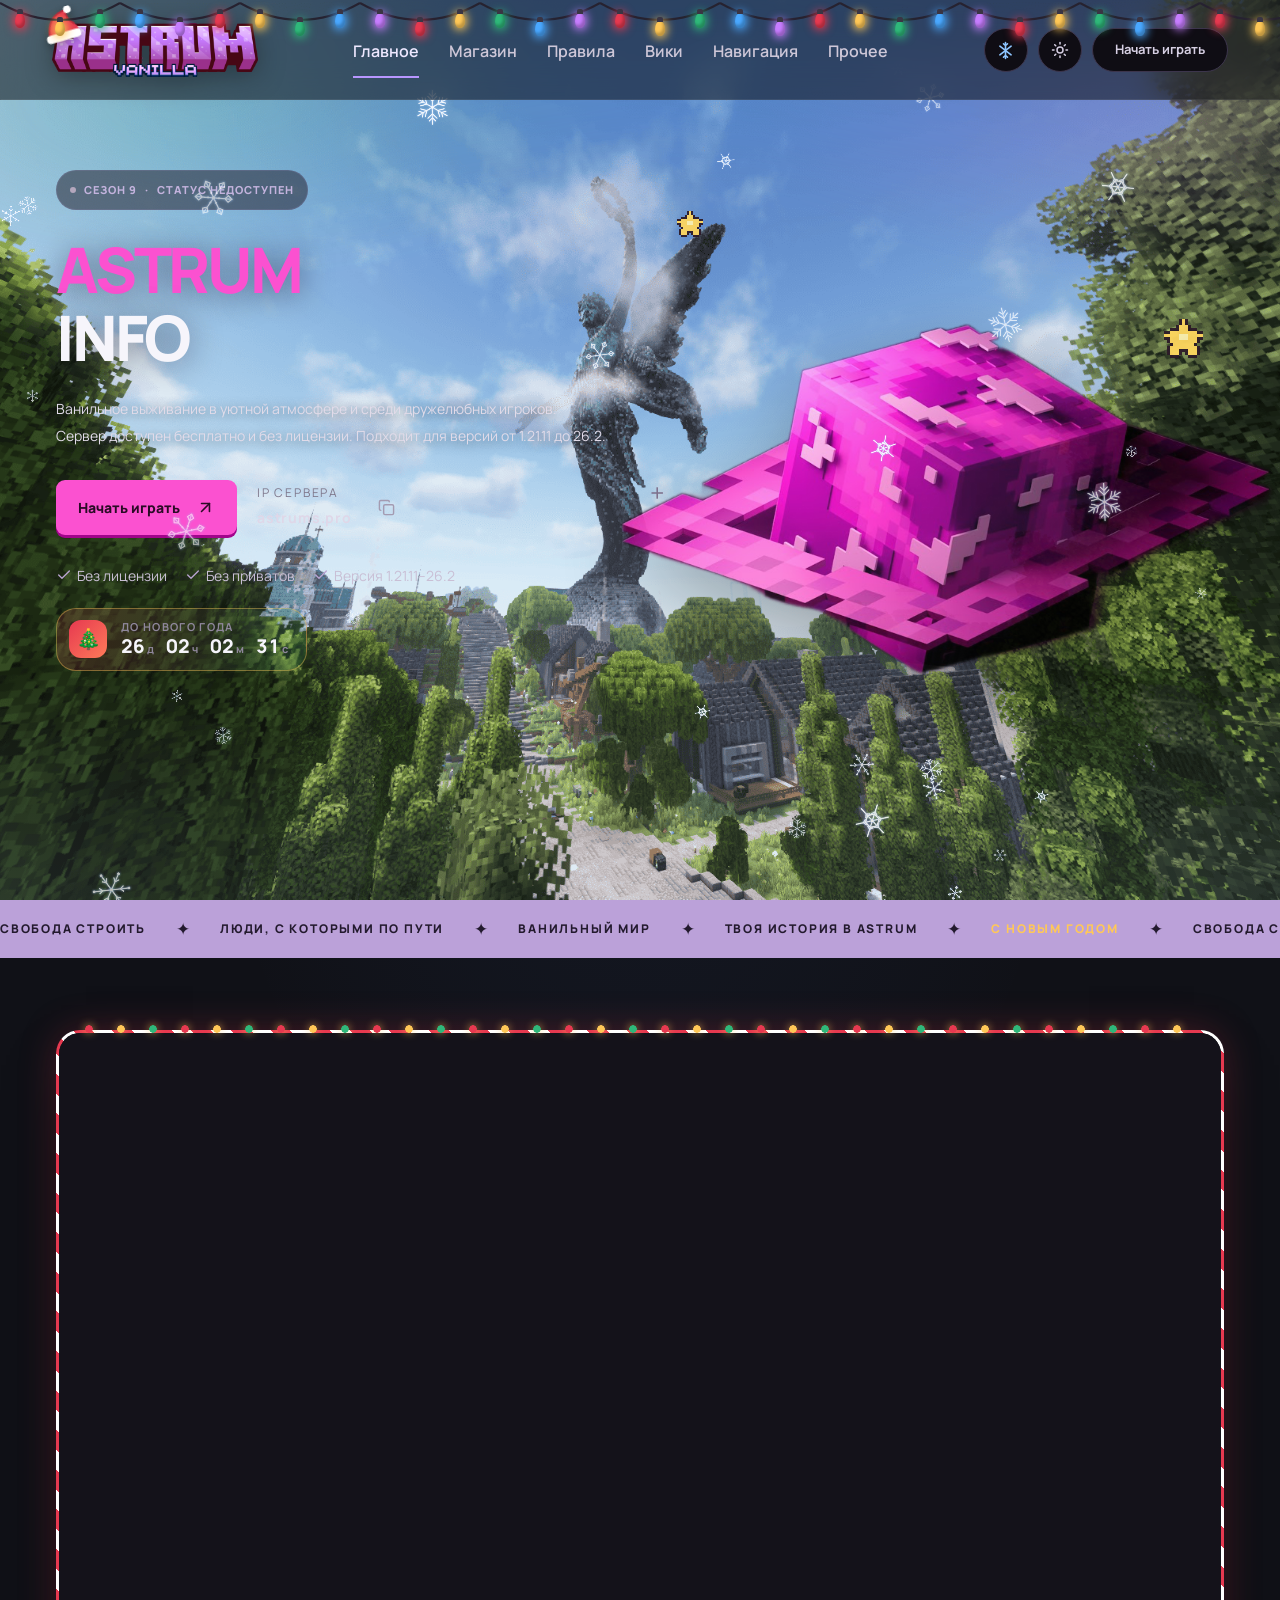
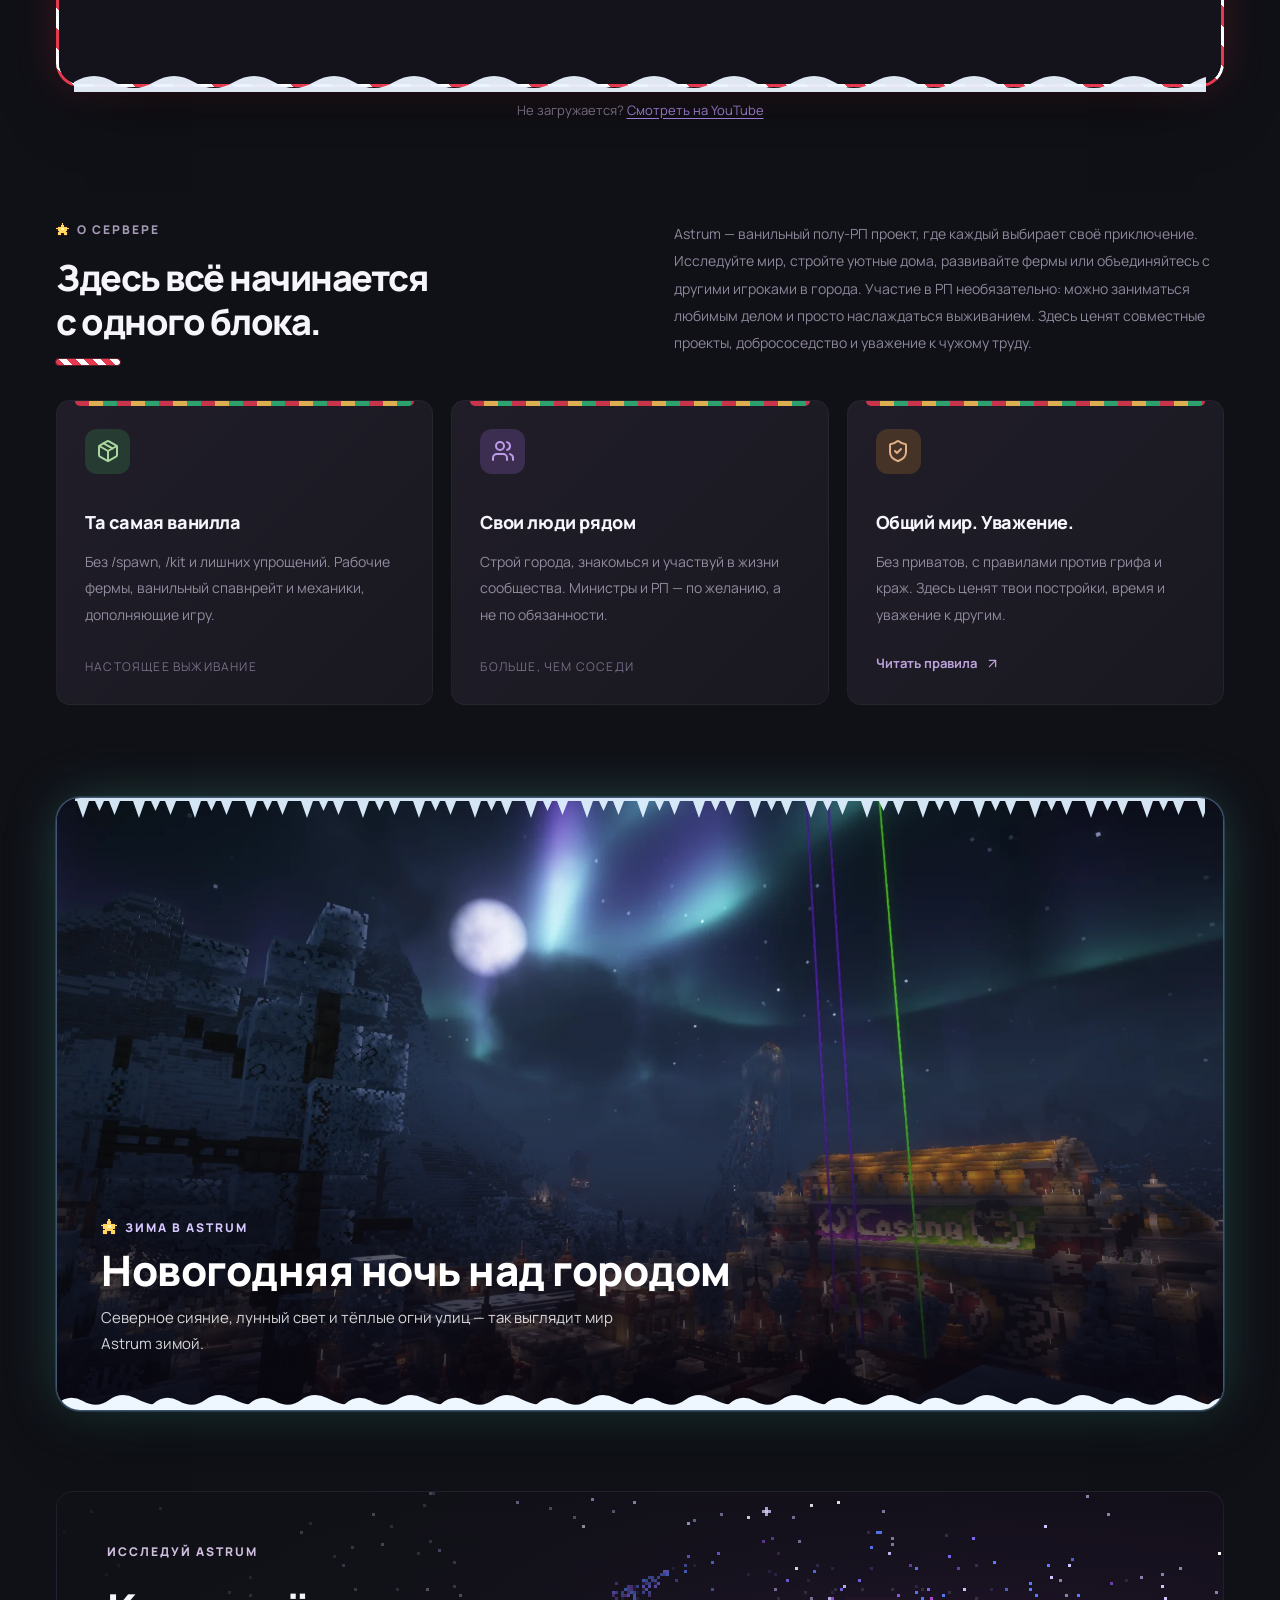
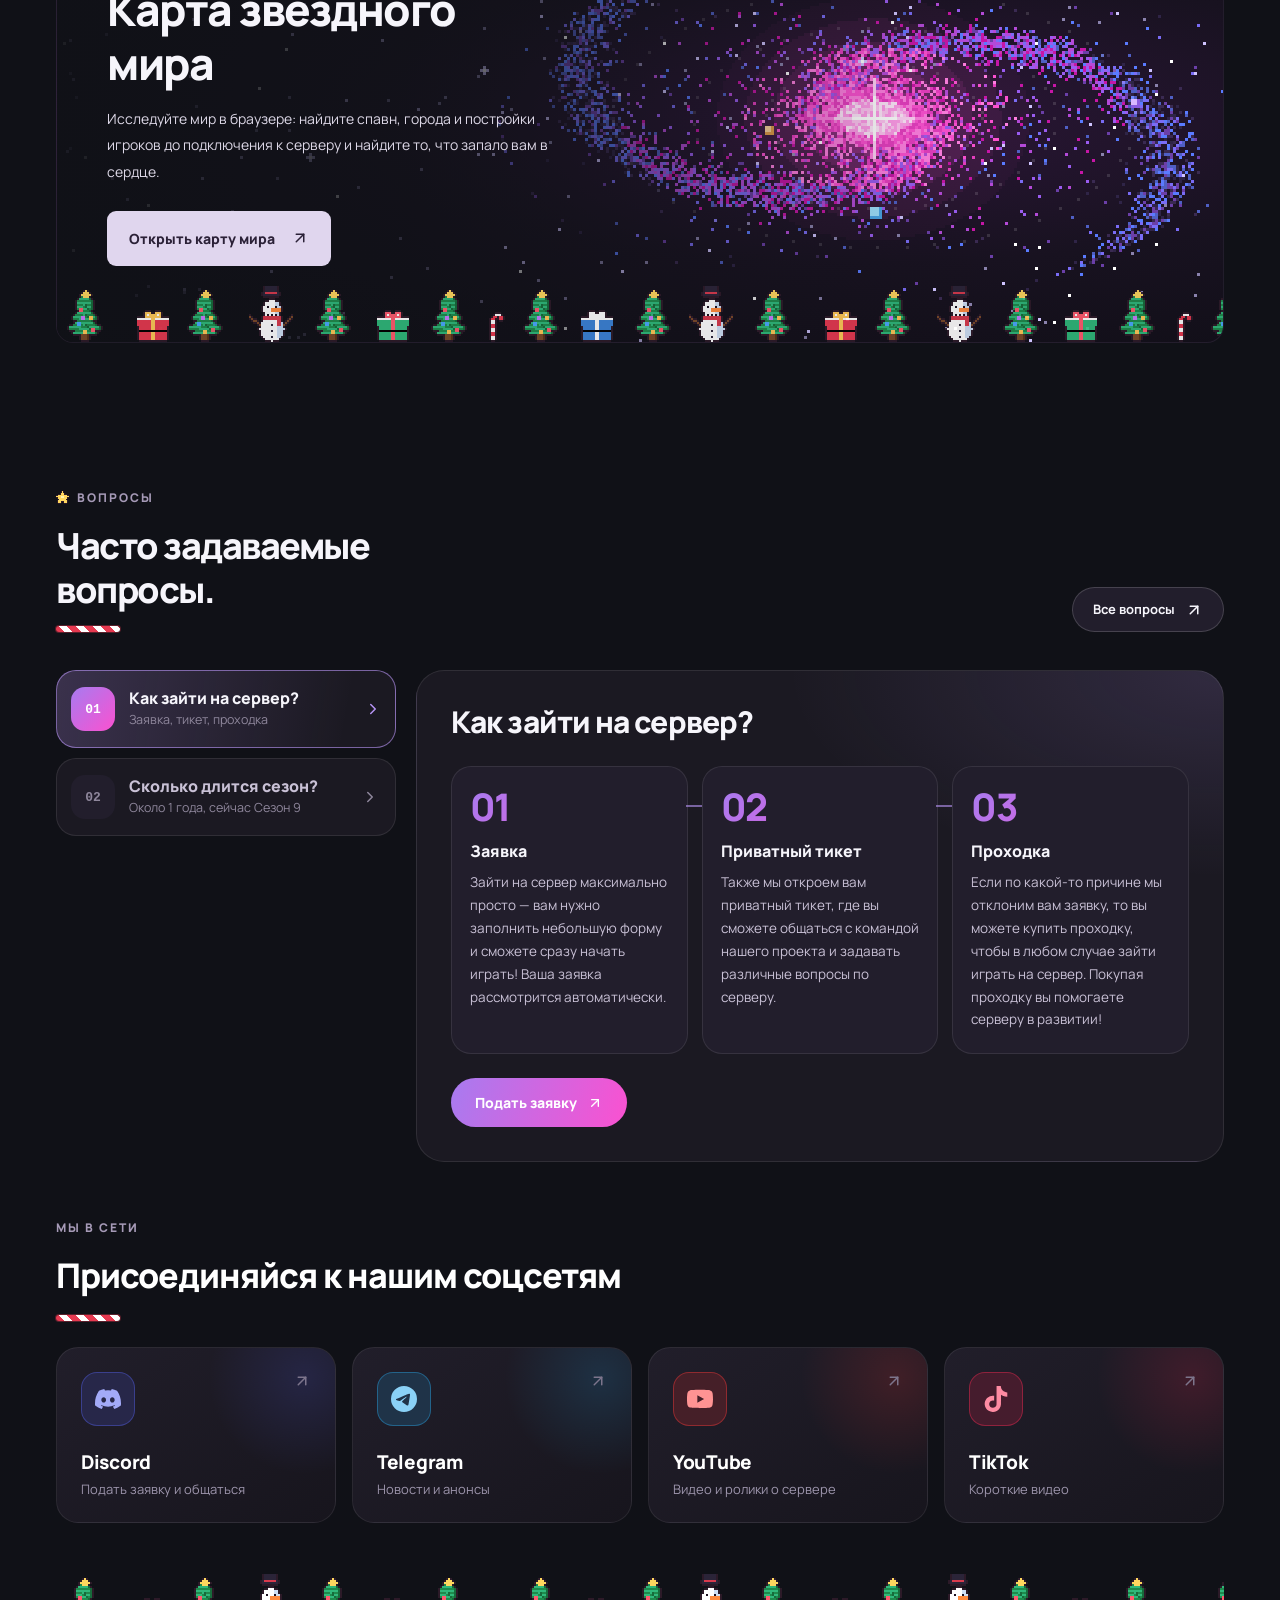
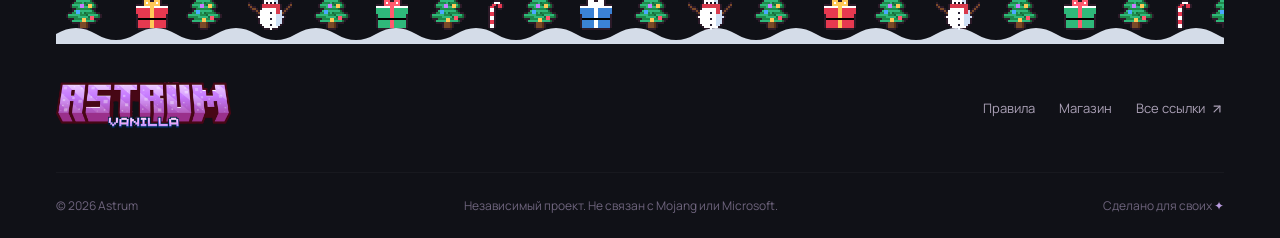
==== commit 4f7df4e7: "Add files via upload" ====
--- a/index.html
+++ b/index.html
@@ -14,7 +14,7 @@
 <link rel="stylesheet" href="assets/css/newyear.css">
 </head>
 <body class="antialiased">
-<div class="astrum-site astrum-home"><header class="site-header"><a class="brand brand-logo" href="index.html" aria-label="Astrum Vanilla — на главную"><img src="assets/images/astrum-wordmark.png" alt="Astrum Vanilla" width="640" height="168"></a><nav class="main-nav" aria-label="Главная навигация"><a class="active" aria-current="page" href="index.html">Главное</a><a class="" href="shop.html">Магазин</a><a class="" href="rules.html">Правила</a><a class="" href="wiki.html">Вики</a><a class="" href="navigation.html">Навигация</a><a class="" href="more.html">Прочее</a></nav><div class="header-tools"><button class="theme-toggle" type="button" aria-label="Сменить тему: светлая или тёмная" title="Сменить тему"><svg class="icon-sun" xmlns="http://www.w3.org/2000/svg" width="18" height="18" viewBox="0 0 24 24" fill="none" stroke="currentColor" stroke-width="2" stroke-linecap="round" stroke-linejoin="round" aria-hidden="true"><circle cx="12" cy="12" r="4"></circle><path d="M12 2v2"></path><path d="M12 20v2"></path><path d="m4.93 4.93 1.41 1.41"></path><path d="m17.66 17.66 1.41 1.41"></path><path d="M2 12h2"></path><path d="M20 12h2"></path><path d="m6.34 17.66-1.41 1.41"></path><path d="m19.07 4.93-1.41 1.41"></path></svg><svg class="icon-moon" xmlns="http://www.w3.org/2000/svg" width="18" height="18" viewBox="0 0 24 24" fill="none" stroke="currentColor" stroke-width="2" stroke-linecap="round" stroke-linejoin="round" aria-hidden="true"><path d="M12 3a6 6 0 0 0 9 9 9 9 0 1 1-9-9Z"></path></svg></button><a href="https://discord.gg/phRQ59Pmp" target="_blank" rel="noopener noreferrer" class="header-cta"><span>Начать играть</span></a></div><button class="menu-toggle" aria-label="Открыть меню"><svg xmlns="http://www.w3.org/2000/svg" width="24" height="24" viewBox="0 0 24 24" fill="none" stroke="currentColor" stroke-width="2" stroke-linecap="round" stroke-linejoin="round" class="lucide lucide-menu" aria-hidden="true"><path d="M4 5h16"></path><path d="M4 12h16"></path><path d="M4 19h16"></path></svg></button></header><main><section class="hero wrap photo-hero"><img class="hero-background" src="assets/images/hero-bg.png" alt="" aria-hidden="true" fetchpriority="high"><div class="hero-copy"><span class="eyebrow season"><span class="server-status-dot is-loading"></span>СЕЗОН 9 <span class="season-divider">·</span><span class="server-online" aria-live="polite" title="Статус astrums.pro. Данные обновляются примерно раз в 5 минут.">ОНЛАЙН: …</span></span><h1><span>ASTRUM</span><br>INFO</h1><p>Ванильное выживание в уютной атмосфере и среди дружелюбных игроков. Сервер доступен бесплатно и без лицензии. Подходит для версий от 1.21.11 до 26.2.</p><div class="hero-actions"><button class="button primary">Начать играть <svg xmlns="http://www.w3.org/2000/svg" width="19" height="19" viewBox="0 0 24 24" fill="none" stroke="currentColor" stroke-width="2" stroke-linecap="round" stroke-linejoin="round" class="lucide lucide-arrow-up-right" aria-hidden="true"><path d="M7 7h10v10"></path><path d="M7 17 17 7"></path></svg></button><button class="server-address"><span><small>IP СЕРВЕРА</small><strong>astrums.pro</strong></span><svg xmlns="http://www.w3.org/2000/svg" width="17" height="17" viewBox="0 0 24 24" fill="none" stroke="currentColor" stroke-width="2" stroke-linecap="round" stroke-linejoin="round" class="lucide lucide-copy" aria-hidden="true"><rect width="14" height="14" x="8" y="8" rx="2" ry="2"></rect><path d="M4 16c-1.1 0-2-.9-2-2V4c0-1.1.9-2 2-2h10c1.1 0 2 .9 2 2"></path></svg></button></div><div class="hero-facts"><span><svg xmlns="http://www.w3.org/2000/svg" width="14" height="14" viewBox="0 0 24 24" fill="none" stroke="currentColor" stroke-width="2" stroke-linecap="round" stroke-linejoin="round" class="lucide lucide-check" aria-hidden="true"><path d="M20 6 9 17l-5-5"></path></svg> Без лицензии</span><span><svg xmlns="http://www.w3.org/2000/svg" width="14" height="14" viewBox="0 0 24 24" fill="none" stroke="currentColor" stroke-width="2" stroke-linecap="round" stroke-linejoin="round" class="lucide lucide-check" aria-hidden="true"><path d="M20 6 9 17l-5-5"></path></svg> Без приватов</span><span><svg xmlns="http://www.w3.org/2000/svg" width="14" height="14" viewBox="0 0 24 24" fill="none" stroke="currentColor" stroke-width="2" stroke-linecap="round" stroke-linejoin="round" class="lucide lucide-check" aria-hidden="true"><path d="M20 6 9 17l-5-5"></path></svg> Версия 1.21.11–26.2</span></div><div class="ny-countdown" aria-live="off"><span class="ny-countdown-ico" aria-hidden="true">🎄</span><div class="ny-countdown-text"><span class="ny-countdown-label">До Нового года</span><div class="ny-countdown-time"></div></div></div></div><div class="hero-visual"><span class="floating-star star-one">✦</span><span class="floating-star star-two">+</span><img class="logo-dark" src="assets/images/astrum-logo-dark.png" alt="Логотип Astrum" fetchpriority="high"><img class="logo-light" src="assets/images/astrum-logo-light.png" alt="Логотип Astrum" loading="lazy"></div></section><div class="ticker" aria-label="СВОБОДА СТРОИТЬ, ЛЮДИ, С КОТОРЫМИ ПО ПУТИ, ВАНИЛЬНЫЙ МИР, ТВОЯ ИСТОРИЯ В ASTRUM, С НОВЫМ ГОДОМ"><div class="ticker-track"><div class="ticker-group"><span>СВОБОДА СТРОИТЬ</span>✦<span>ЛЮДИ, С КОТОРЫМИ ПО ПУТИ</span>✦<span>ВАНИЛЬНЫЙ МИР</span>✦<span>ТВОЯ ИСТОРИЯ В ASTRUM</span>✦<span>С НОВЫМ ГОДОМ</span>✦</div><div class="ticker-group" aria-hidden="true"><span>СВОБОДА СТРОИТЬ</span>✦<span>ЛЮДИ, С КОТОРЫМИ ПО ПУТИ</span>✦<span>ВАНИЛЬНЫЙ МИР</span>✦<span>ТВОЯ ИСТОРИЯ В ASTRUM</span>✦<span>С НОВЫМ ГОДОМ</span>✦</div><div class="ticker-group" aria-hidden="true"><span>СВОБОДА СТРОИТЬ</span>✦<span>ЛЮДИ, С КОТОРЫМИ ПО ПУТИ</span>✦<span>ВАНИЛЬНЫЙ МИР</span>✦<span>ТВОЯ ИСТОРИЯ В ASTRUM</span>✦<span>С НОВЫМ ГОДОМ</span>✦</div><div class="ticker-group" aria-hidden="true"><span>СВОБОДА СТРОИТЬ</span>✦<span>ЛЮДИ, С КОТОРЫМИ ПО ПУТИ</span>✦<span>ВАНИЛЬНЫЙ МИР</span>✦<span>ТВОЯ ИСТОРИЯ В ASTRUM</span>✦<span>С НОВЫМ ГОДОМ</span>✦</div><div class="ticker-group" aria-hidden="true"><span>СВОБОДА СТРОИТЬ</span>✦<span>ЛЮДИ, С КОТОРЫМИ ПО ПУТИ</span>✦<span>ВАНИЛЬНЫЙ МИР</span>✦<span>ТВОЯ ИСТОРИЯ В ASTRUM</span>✦<span>С НОВЫМ ГОДОМ</span>✦</div><div class="ticker-group" aria-hidden="true"><span>СВОБОДА СТРОИТЬ</span>✦<span>ЛЮДИ, С КОТОРЫМИ ПО ПУТИ</span>✦<span>ВАНИЛЬНЫЙ МИР</span>✦<span>ТВОЯ ИСТОРИЯ В ASTRUM</span>✦<span>С НОВЫМ ГОДОМ</span>✦</div></div></div><section class="wrap video-section" aria-label="Видео об Astrum"><div class="video-frame"><iframe src="https://www.youtube-nocookie.com/embed/09lge74m270?rel=0" title="Видео об Astrum" loading="lazy" allow="accelerometer; autoplay; clipboard-write; encrypted-media; gyroscope; picture-in-picture; web-share" referrerpolicy="strict-origin-when-cross-origin" allowfullscreen></iframe></div><p class="video-note">Не загружается? <a href="https://www.youtube.com/watch?v=09lge74m270" target="_blank" rel="noopener noreferrer">Смотреть на YouTube</a></p></section><section class="section wrap about-section"><div class="section-heading"><div><span class="eyebrow">О СЕРВЕРЕ</span><h2>Здесь всё начинается<br>с одного блока.</h2></div><p>Astrum — ванильный полу-РП проект, где каждый выбирает своё приключение. Исследуйте мир, стройте уютные дома, развивайте фермы или объединяйтесь с другими игроками в города. Участие в РП необязательно: можно заниматься любимым делом и просто наслаждаться выживанием. Здесь ценят совместные проекты, добрососедство и уважение к чужому труду.</p></div><div class="feature-grid"><article class="feature-card"><span class="feature-icon green"><svg xmlns="http://www.w3.org/2000/svg" width="24" height="24" viewBox="0 0 24 24" fill="none" stroke="currentColor" stroke-width="2" stroke-linecap="round" stroke-linejoin="round" class="lucide lucide-package" aria-hidden="true"><path d="M11 21.73a2 2 0 0 0 2 0l7-4A2 2 0 0 0 21 16V8a2 2 0 0 0-1-1.73l-7-4a2 2 0 0 0-2 0l-7 4A2 2 0 0 0 3 8v8a2 2 0 0 0 1 1.73z"></path><path d="M12 22V12"></path><polyline points="3.29 7 12 12 20.71 7"></polyline><path d="m7.5 4.27 9 5.15"></path></svg></span><h3>Та самая ванилла</h3><p>Без /spawn, /kit и лишних упрощений. Рабочие фермы, ванильный спавнрейт и механики, дополняющие игру.</p><span class="card-tag">НАСТОЯЩЕЕ ВЫЖИВАНИЕ</span></article><article class="feature-card"><span class="feature-icon purple"><svg xmlns="http://www.w3.org/2000/svg" width="24" height="24" viewBox="0 0 24 24" fill="none" stroke="currentColor" stroke-width="2" stroke-linecap="round" stroke-linejoin="round" class="lucide lucide-users" aria-hidden="true"><path d="M16 21v-2a4 4 0 0 0-4-4H6a4 4 0 0 0-4 4v2"></path><path d="M16 3.128a4 4 0 0 1 0 7.744"></path><path d="M22 21v-2a4 4 0 0 0-3-3.87"></path><circle cx="9" cy="7" r="4"></circle></svg></span><h3>Свои люди рядом</h3><p>Строй города, знакомься и участвуй в жизни сообщества. Министры и РП — по желанию, а не по обязанности.</p><span class="card-tag">БОЛЬШЕ, ЧЕМ СОСЕДИ</span></article><article class="feature-card"><span class="feature-icon orange"><svg xmlns="http://www.w3.org/2000/svg" width="24" height="24" viewBox="0 0 24 24" fill="none" stroke="currentColor" stroke-width="2" stroke-linecap="round" stroke-linejoin="round" class="lucide lucide-shield-check" aria-hidden="true"><path d="M20 13c0 5-3.5 7.5-7.66 8.95a1 1 0 0 1-.67-.01C7.5 20.5 4 18 4 13V6a1 1 0 0 1 1-1c2 0 4.5-1.2 6.24-2.72a1.17 1.17 0 0 1 1.52 0C14.51 3.81 17 5 19 5a1 1 0 0 1 1 1z"></path><path d="m9 12 2 2 4-4"></path></svg></span><h3>Общий мир. Уважение.</h3><p>Без приватов, с правилами против грифа и краж. Здесь ценят твои постройки, время и уважение к другим.</p><a class="text-link" href="rules.html">Читать правила <svg xmlns="http://www.w3.org/2000/svg" width="15" height="15" viewBox="0 0 24 24" fill="none" stroke="currentColor" stroke-width="2" stroke-linecap="round" stroke-linejoin="round" class="lucide lucide-arrow-up-right" aria-hidden="true"><path d="M7 7h10v10"></path><path d="M7 17 17 7"></path></svg></a></article></div></section><section class="wrap world-banner pixel-world"><canvas class="galaxy" aria-hidden="true"></canvas><div class="world-banner-copy"><span class="eyebrow">ИССЛЕДУЙ ASTRUM</span><h2>Карта звёздного мира</h2><p>Исследуйте мир в браузере: найдите спавн, города и постройки игроков до подключения к серверу и найдите то, что запало вам в сердце.</p><a href="https://astrums.pro/map" target="_blank" rel="noopener noreferrer" class="button light">Открыть карту мира <svg xmlns="http://www.w3.org/2000/svg" width="18" height="18" viewBox="0 0 24 24" fill="none" stroke="currentColor" stroke-width="2" stroke-linecap="round" stroke-linejoin="round" class="lucide lucide-arrow-up-right" aria-hidden="true"><path d="M7 7h10v10"></path><path d="M7 17 17 7"></path></svg></a></div></section><section id="start" class="section wrap faq" aria-labelledby="faq-title"><div class="section-heading"><div><span class="eyebrow">ВОПРОСЫ</span><h2 id="faq-title">Часто задаваемые<br>вопросы.</h2></div><a class="faq-all" href="more.html">Все вопросы <svg xmlns="http://www.w3.org/2000/svg" width="18" height="18" viewBox="0 0 24 24" fill="none" stroke="currentColor" stroke-width="2" stroke-linecap="round" stroke-linejoin="round" class="lucide lucide-arrow-up-right" aria-hidden="true"><path d="M7 7h10v10"></path><path d="M7 17 17 7"></path></svg></a></div><div class="fx"><div class="fx-tabs" role="tablist" aria-label="Вопросы"><button type="button" class="fx-tab is-active" role="tab" id="fx-tab-join" aria-selected="true" aria-controls="fx-panel-join"><span class="fx-num">01</span><span class="fx-tab-text"><strong>Как зайти на сервер?</strong><small>Заявка, тикет, проходка</small></span><svg class="fx-chev" viewBox="0 0 24 24" width="18" height="18" fill="none" stroke="currentColor" stroke-width="2" stroke-linecap="round" stroke-linejoin="round" aria-hidden="true"><path d="m9 18 6-6-6-6"/></svg></button><button type="button" class="fx-tab" role="tab" id="fx-tab-season" aria-selected="false" aria-controls="fx-panel-season" tabindex="-1"><span class="fx-num">02</span><span class="fx-tab-text"><strong>Сколько длится сезон?</strong><small>Около 1 года, сейчас Сезон 9</small></span><svg class="fx-chev" viewBox="0 0 24 24" width="18" height="18" fill="none" stroke="currentColor" stroke-width="2" stroke-linecap="round" stroke-linejoin="round" aria-hidden="true"><path d="m9 18 6-6-6-6"/></svg></button></div><div class="fx-stage"><section class="fx-panel is-active" role="tabpanel" id="fx-panel-join" aria-labelledby="fx-tab-join"><h3>Как зайти на сервер?</h3><ol class="fx-steps"><li><span class="fx-n">01</span><strong>Заявка</strong><p>Зайти на сервер максимально просто — вам нужно заполнить небольшую форму и сможете сразу начать играть! Ваша заявка рассмотрится автоматически.</p></li><li><span class="fx-n">02</span><strong>Приватный тикет</strong><p>Также мы откроем вам приватный тикет, где вы сможете общаться с командой нашего проекта и задавать различные вопросы по серверу.</p></li><li><span class="fx-n">03</span><strong>Проходка</strong><p>Если по какой-то причине мы отклоним вам заявку, то вы можете купить проходку, чтобы в любом случае зайти играть на сервер. Покупая проходку вы помогаете серверу в развитии!</p></li></ol><a class="fx-btn" href="https://discord.gg/phRQ59Pmp" target="_blank" rel="noopener noreferrer">Подать заявку <svg viewBox="0 0 24 24" width="16" height="16" fill="none" stroke="currentColor" stroke-width="2" stroke-linecap="round" stroke-linejoin="round" aria-hidden="true"><path d="M7 7h10v10"/><path d="M7 17 17 7"/></svg></a></section><section class="fx-panel" role="tabpanel" id="fx-panel-season" aria-labelledby="fx-tab-season"><h3>Сколько длится сезон?</h3><div class="fx-season-grid"><div class="fx-summary"><div class="fx-big"><strong>~1</strong><span>год<br>на сезон</span></div><p>Наш сервер живёт сезонами. Каждый сезон длится около 1 года, чтобы вам не надоедало играть в одном и том же мире. Сейчас идёт Сезон 9.</p><p>Карты старых сезонов сохраняются — доступ к ним есть у подписчиков PLUS.</p></div><ol class="fx-rows" aria-label="Летопись сезонов"><li class="fx-row" style="--w:.099;--i:0"><span class="fx-season"><b>Сезон 1</b><small>15 июля 2022 — 10 августа 2022</small></span><span class="fx-bar"><i></i></span><em>26 дней</em></li><li class="fx-row" style="--w:.038;--i:1"><span class="fx-season"><b>Сезон 2</b><small>11 августа 2022 — 21 августа 2022</small></span><span class="fx-bar"><i></i></span><em>10 дней</em></li><li class="fx-row" style="--w:.095;--i:2"><span class="fx-season"><b>Сезон 3</b><small>22 августа 2022 — 16 сентября 2022</small></span><span class="fx-bar"><i></i></span><em>25 дней</em></li><li class="fx-row" style="--w:.16;--i:3"><span class="fx-season"><b>Сезон 4</b><small>17 сентября 2022 — 29 октября 2022</small></span><span class="fx-bar"><i></i></span><em>42 дня</em></li><li class="fx-row" style="--w:1;--i:4"><span class="fx-season"><b>Сезон 5</b><small>30 октября 2022 — 20 июля 2023</small></span><span class="fx-bar"><i></i></span><em>263 дня</em></li><li class="fx-row is-unknown" style="--i:5"><span class="fx-season"><b>Сезон 6</b><small>Данные скоро</small></span><span class="fx-bar"></span><em>скоро</em></li><li class="fx-row is-unknown" style="--i:6"><span class="fx-season"><b>Сезон 7</b><small>Данные скоро</small></span><span class="fx-bar"></span><em>скоро</em></li><li class="fx-row is-unknown" style="--i:7"><span class="fx-season"><b>Сезон 8</b><small>Данные скоро</small></span><span class="fx-bar"></span><em>скоро</em></li><li class="fx-row is-now" style="--i:8"><span class="fx-season"><b>Сезон 9</b><small>Идёт сейчас</small></span><span class="fx-bar"><i></i></span><em>сейчас</em></li></ol></div></section></div></div><div class="faq-links"><div class="faq-links-head"><span class="eyebrow">МЫ В СЕТИ</span><h3>Присоединяйся к нашим соцсетям</h3></div><div class="social-grid"><a class="social-card social-discord" href="https://discord.gg/phRQ59Pmp" target="_blank" rel="noopener noreferrer"><span class="social-icon"><svg xmlns="http://www.w3.org/2000/svg" width="26" height="26" viewBox="0 0 24 24" fill="currentColor" aria-hidden="true"><path d="M20.317 4.37a19.8 19.8 0 0 0-4.885-1.515.074.074 0 0 0-.079.037c-.21.375-.444.864-.608 1.25a18.3 18.3 0 0 0-5.487 0 13 13 0 0 0-.617-1.25.08.08 0 0 0-.079-.037A19.7 19.7 0 0 0 3.677 4.37a.1.1 0 0 0-.032.027C.533 9.046-.32 13.58.099 18.057a.08.08 0 0 0 .031.057 19.9 19.9 0 0 0 5.993 3.03.08.08 0 0 0 .084-.028c.462-.63.874-1.295 1.226-1.994a.076.076 0 0 0-.041-.106 13 13 0 0 1-1.872-.892.077.077 0 0 1-.008-.128 10 10 0 0 0 .372-.292.07.07 0 0 1 .077-.01c3.928 1.793 8.18 1.793 12.062 0a.07.07 0 0 1 .078.01c.12.098.246.198.373.292a.077.077 0 0 1-.006.127 12.3 12.3 0 0 1-1.873.892.077.077 0 0 0-.041.107c.36.698.772 1.362 1.225 1.993a.08.08 0 0 0 .084.028 19.8 19.8 0 0 0 6.002-3.03.08.08 0 0 0 .032-.054c.5-5.177-.838-9.674-3.549-13.66a.06.06 0 0 0-.031-.03M8.02 15.33c-1.182 0-2.157-1.085-2.157-2.419 0-1.333.956-2.419 2.157-2.419 1.21 0 2.176 1.096 2.157 2.42 0 1.333-.956 2.418-2.157 2.418m7.975 0c-1.183 0-2.157-1.085-2.157-2.419 0-1.333.955-2.419 2.157-2.419 1.21 0 2.176 1.096 2.157 2.42 0 1.333-.946 2.418-2.157 2.418"/></svg></span><span class="social-text"><strong>Discord</strong><small>Подать заявку и общаться</small></span><svg class="social-arrow" xmlns="http://www.w3.org/2000/svg" width="18" height="18" viewBox="0 0 24 24" fill="none" stroke="currentColor" stroke-width="2" stroke-linecap="round" stroke-linejoin="round" aria-hidden="true"><path d="M7 7h10v10"></path><path d="M7 17 17 7"></path></svg></a><a class="social-card social-telegram" href="https://t.me/ast_mc" target="_blank" rel="noopener noreferrer"><span class="social-icon"><svg xmlns="http://www.w3.org/2000/svg" width="26" height="26" viewBox="0 0 24 24" fill="currentColor" aria-hidden="true"><path d="M11.944 0A12 12 0 0 0 0 12a12 12 0 0 0 12 12 12 12 0 0 0 12-12A12 12 0 0 0 12 0zm4.962 7.224c.1-.002.321.023.465.14a.5.5 0 0 1 .171.325c.016.093.036.306.02.472-.18 1.898-.962 6.502-1.36 8.627-.168.9-.499 1.201-.82 1.23-.696.065-1.225-.46-1.9-.902-1.056-.693-1.653-1.124-2.678-1.8-1.185-.78-.417-1.21.258-1.91.177-.184 3.247-2.977 3.307-3.23.007-.032.014-.15-.056-.212s-.174-.041-.249-.024q-.159.037-5.061 3.345-.72.495-1.302.48c-.428-.008-1.252-.241-1.865-.44-.752-.245-1.349-.374-1.297-.789q.04-.324.893-.663 5.247-2.286 6.998-3.014c3.332-1.386 4.025-1.627 4.476-1.635"/></svg></span><span class="social-text"><strong>Telegram</strong><small>Новости и анонсы</small></span><svg class="social-arrow" xmlns="http://www.w3.org/2000/svg" width="18" height="18" viewBox="0 0 24 24" fill="none" stroke="currentColor" stroke-width="2" stroke-linecap="round" stroke-linejoin="round" aria-hidden="true"><path d="M7 7h10v10"></path><path d="M7 17 17 7"></path></svg></a><a class="social-card social-youtube" href="https://www.youtube.com/@Astrum_mc" target="_blank" rel="noopener noreferrer"><span class="social-icon"><svg xmlns="http://www.w3.org/2000/svg" width="26" height="26" viewBox="0 0 24 24" fill="currentColor" aria-hidden="true"><path d="M23.498 6.186a3.02 3.02 0 0 0-2.122-2.136C19.505 3.545 12 3.545 12 3.545s-7.505 0-9.377.505A3.02 3.02 0 0 0 .502 6.186C0 8.07 0 12 0 12s0 3.93.502 5.814a3.02 3.02 0 0 0 2.122 2.136c1.871.505 9.376.505 9.376.505s7.505 0 9.377-.505a3.02 3.02 0 0 0 2.122-2.136C24 15.93 24 12 24 12s0-3.93-.502-5.814M9.545 15.568V8.432L15.818 12z"/></svg></span><span class="social-text"><strong>YouTube</strong><small>Видео и ролики о сервере</small></span><svg class="social-arrow" xmlns="http://www.w3.org/2000/svg" width="18" height="18" viewBox="0 0 24 24" fill="none" stroke="currentColor" stroke-width="2" stroke-linecap="round" stroke-linejoin="round" aria-hidden="true"><path d="M7 7h10v10"></path><path d="M7 17 17 7"></path></svg></a><a class="social-card social-tiktok" href="https://www.tiktok.com/" target="_blank" rel="noopener noreferrer"><span class="social-icon"><svg xmlns="http://www.w3.org/2000/svg" width="26" height="26" viewBox="0 0 24 24" fill="currentColor" aria-hidden="true"><path d="M12.525.02c1.31-.02 2.61-.01 3.91-.02.08 1.53.63 3.09 1.75 4.17 1.12 1.11 2.7 1.62 4.24 1.79v4.03c-1.44-.05-2.89-.35-4.2-.97-.57-.26-1.1-.59-1.62-.93-.01 2.92.01 5.84-.02 8.75-.08 1.4-.54 2.79-1.35 3.94-1.31 1.92-3.58 3.17-5.91 3.21-1.43.08-2.86-.31-4.08-1.03-2.02-1.19-3.44-3.37-3.65-5.71-.02-.5-.03-1-.01-1.49.18-1.9 1.12-3.72 2.58-4.96 1.66-1.44 3.98-2.13 6.15-1.72.02 1.48-.04 2.96-.04 4.44-.99-.32-2.15-.23-3.02.37-.63.41-1.11 1.04-1.36 1.75-.21.51-.15 1.07-.14 1.61.24 1.64 1.82 3.02 3.5 2.87 1.12-.01 2.19-.66 2.77-1.61.19-.33.4-.67.41-1.06.1-1.79.06-3.57.07-5.36.01-4.03-.01-8.05.02-12.07"/></svg></span><span class="social-text"><strong>TikTok</strong><small>Короткие видео</small></span><svg class="social-arrow" xmlns="http://www.w3.org/2000/svg" width="18" height="18" viewBox="0 0 24 24" fill="none" stroke="currentColor" stroke-width="2" stroke-linecap="round" stroke-linejoin="round" aria-hidden="true"><path d="M7 7h10v10"></path><path d="M7 17 17 7"></path></svg></a></div></div></section></main><footer class="site-footer wrap"><div class="footer-top"><div class="footer-brand"><a class="brand brand-logo footer-logo" href="index.html" aria-label="Astrum Vanilla — на главную"><img src="assets/images/astrum-wordmark.png" alt="Astrum Vanilla" width="640" height="168" loading="lazy"></a></div><div class="footer-links"><a href="rules.html">Правила</a><a href="shop.html">Магазин</a><a href="navigation.html">Все ссылки <svg xmlns="http://www.w3.org/2000/svg" width="14" height="14" viewBox="0 0 24 24" fill="none" stroke="currentColor" stroke-width="2" stroke-linecap="round" stroke-linejoin="round" class="lucide lucide-arrow-up-right" aria-hidden="true"><path d="M7 7h10v10"></path><path d="M7 17 17 7"></path></svg></a></div></div><div class="footer-bottom"><span>© 2026 Astrum</span><span>Независимый проект. Не связан с Mojang или Microsoft.</span><span>Сделано для своих <span class="accent">✦</span></span></div></footer></div>
+<div class="astrum-site astrum-home"><header class="site-header"><a class="brand brand-logo" href="index.html" aria-label="Astrum Vanilla — на главную"><img src="assets/images/astrum-wordmark.png" alt="Astrum Vanilla" width="640" height="168"></a><nav class="main-nav" aria-label="Главная навигация"><a class="active" aria-current="page" href="index.html">Главное</a><a class="" href="shop.html">Магазин</a><a class="" href="rules.html">Правила</a><a class="" href="wiki.html">Вики</a><a class="" href="navigation.html">Навигация</a><a class="" href="more.html">Прочее</a></nav><div class="header-tools"><button class="theme-toggle" type="button" aria-label="Сменить тему: светлая или тёмная" title="Сменить тему"><svg class="icon-sun" xmlns="http://www.w3.org/2000/svg" width="18" height="18" viewBox="0 0 24 24" fill="none" stroke="currentColor" stroke-width="2" stroke-linecap="round" stroke-linejoin="round" aria-hidden="true"><circle cx="12" cy="12" r="4"></circle><path d="M12 2v2"></path><path d="M12 20v2"></path><path d="m4.93 4.93 1.41 1.41"></path><path d="m17.66 17.66 1.41 1.41"></path><path d="M2 12h2"></path><path d="M20 12h2"></path><path d="m6.34 17.66-1.41 1.41"></path><path d="m19.07 4.93-1.41 1.41"></path></svg><svg class="icon-moon" xmlns="http://www.w3.org/2000/svg" width="18" height="18" viewBox="0 0 24 24" fill="none" stroke="currentColor" stroke-width="2" stroke-linecap="round" stroke-linejoin="round" aria-hidden="true"><path d="M12 3a6 6 0 0 0 9 9 9 9 0 1 1-9-9Z"></path></svg></button><a href="https://discord.gg/phRQ59Pmp" target="_blank" rel="noopener noreferrer" class="header-cta"><span>Начать играть</span></a></div><button class="menu-toggle" aria-label="Открыть меню"><svg xmlns="http://www.w3.org/2000/svg" width="24" height="24" viewBox="0 0 24 24" fill="none" stroke="currentColor" stroke-width="2" stroke-linecap="round" stroke-linejoin="round" class="lucide lucide-menu" aria-hidden="true"><path d="M4 5h16"></path><path d="M4 12h16"></path><path d="M4 19h16"></path></svg></button></header><main><section class="hero wrap photo-hero"><img class="hero-background" src="assets/images/hero-bg.png" alt="" aria-hidden="true" fetchpriority="high"><div class="hero-copy"><span class="eyebrow season"><span class="server-status-dot is-loading"></span>СЕЗОН 9 <span class="season-divider">·</span><span class="server-online" aria-live="polite" title="Статус astrums.pro. Данные обновляются примерно раз в 5 минут.">ОНЛАЙН: …</span></span><h1><span>ASTRUM</span><br>INFO</h1><p>Ванильное выживание в уютной атмосфере и среди дружелюбных игроков. Сервер доступен бесплатно и без лицензии. Подходит для версий от 1.21.11 до 26.2.</p><div class="hero-actions"><button class="button primary">Начать играть <svg xmlns="http://www.w3.org/2000/svg" width="19" height="19" viewBox="0 0 24 24" fill="none" stroke="currentColor" stroke-width="2" stroke-linecap="round" stroke-linejoin="round" class="lucide lucide-arrow-up-right" aria-hidden="true"><path d="M7 7h10v10"></path><path d="M7 17 17 7"></path></svg></button><button class="server-address"><span><small>IP СЕРВЕРА</small><strong>astrums.pro</strong></span><svg xmlns="http://www.w3.org/2000/svg" width="17" height="17" viewBox="0 0 24 24" fill="none" stroke="currentColor" stroke-width="2" stroke-linecap="round" stroke-linejoin="round" class="lucide lucide-copy" aria-hidden="true"><rect width="14" height="14" x="8" y="8" rx="2" ry="2"></rect><path d="M4 16c-1.1 0-2-.9-2-2V4c0-1.1.9-2 2-2h10c1.1 0 2 .9 2 2"></path></svg></button></div><div class="hero-facts"><span><svg xmlns="http://www.w3.org/2000/svg" width="14" height="14" viewBox="0 0 24 24" fill="none" stroke="currentColor" stroke-width="2" stroke-linecap="round" stroke-linejoin="round" class="lucide lucide-check" aria-hidden="true"><path d="M20 6 9 17l-5-5"></path></svg> Без лицензии</span><span><svg xmlns="http://www.w3.org/2000/svg" width="14" height="14" viewBox="0 0 24 24" fill="none" stroke="currentColor" stroke-width="2" stroke-linecap="round" stroke-linejoin="round" class="lucide lucide-check" aria-hidden="true"><path d="M20 6 9 17l-5-5"></path></svg> Без приватов</span><span><svg xmlns="http://www.w3.org/2000/svg" width="14" height="14" viewBox="0 0 24 24" fill="none" stroke="currentColor" stroke-width="2" stroke-linecap="round" stroke-linejoin="round" class="lucide lucide-check" aria-hidden="true"><path d="M20 6 9 17l-5-5"></path></svg> Версия 1.21.11–26.2</span></div><div class="ny-countdown" aria-live="off"><span class="ny-countdown-ico" aria-hidden="true">🎄</span><div class="ny-countdown-text"><span class="ny-countdown-label">До Нового года</span><div class="ny-countdown-time"></div></div></div></div><div class="hero-visual"><span class="floating-star star-one">✦</span><span class="floating-star star-two">+</span><img class="logo-dark" src="assets/images/astrum-logo-dark.png" alt="Логотип Astrum" fetchpriority="high"><img class="logo-light" src="assets/images/astrum-logo-light.png" alt="Логотип Astrum" loading="lazy"></div></section><div class="ticker" aria-label="СВОБОДА СТРОИТЬ, ЛЮДИ, С КОТОРЫМИ ПО ПУТИ, ВАНИЛЬНЫЙ МИР, ТВОЯ ИСТОРИЯ В ASTRUM, С НОВЫМ ГОДОМ"><div class="ticker-track"><div class="ticker-group"><span>СВОБОДА СТРОИТЬ</span>✦<span>ЛЮДИ, С КОТОРЫМИ ПО ПУТИ</span>✦<span>ВАНИЛЬНЫЙ МИР</span>✦<span>ТВОЯ ИСТОРИЯ В ASTRUM</span>✦<span>С НОВЫМ ГОДОМ</span>✦</div><div class="ticker-group" aria-hidden="true"><span>СВОБОДА СТРОИТЬ</span>✦<span>ЛЮДИ, С КОТОРЫМИ ПО ПУТИ</span>✦<span>ВАНИЛЬНЫЙ МИР</span>✦<span>ТВОЯ ИСТОРИЯ В ASTRUM</span>✦<span>С НОВЫМ ГОДОМ</span>✦</div><div class="ticker-group" aria-hidden="true"><span>СВОБОДА СТРОИТЬ</span>✦<span>ЛЮДИ, С КОТОРЫМИ ПО ПУТИ</span>✦<span>ВАНИЛЬНЫЙ МИР</span>✦<span>ТВОЯ ИСТОРИЯ В ASTRUM</span>✦<span>С НОВЫМ ГОДОМ</span>✦</div><div class="ticker-group" aria-hidden="true"><span>СВОБОДА СТРОИТЬ</span>✦<span>ЛЮДИ, С КОТОРЫМИ ПО ПУТИ</span>✦<span>ВАНИЛЬНЫЙ МИР</span>✦<span>ТВОЯ ИСТОРИЯ В ASTRUM</span>✦<span>С НОВЫМ ГОДОМ</span>✦</div><div class="ticker-group" aria-hidden="true"><span>СВОБОДА СТРОИТЬ</span>✦<span>ЛЮДИ, С КОТОРЫМИ ПО ПУТИ</span>✦<span>ВАНИЛЬНЫЙ МИР</span>✦<span>ТВОЯ ИСТОРИЯ В ASTRUM</span>✦<span>С НОВЫМ ГОДОМ</span>✦</div><div class="ticker-group" aria-hidden="true"><span>СВОБОДА СТРОИТЬ</span>✦<span>ЛЮДИ, С КОТОРЫМИ ПО ПУТИ</span>✦<span>ВАНИЛЬНЫЙ МИР</span>✦<span>ТВОЯ ИСТОРИЯ В ASTRUM</span>✦<span>С НОВЫМ ГОДОМ</span>✦</div></div></div><section class="wrap video-section" aria-label="Видео об Astrum"><div class="video-frame"><iframe src="https://www.youtube-nocookie.com/embed/09lge74m270?rel=0" title="Видео об Astrum" loading="lazy" allow="accelerometer; autoplay; clipboard-write; encrypted-media; gyroscope; picture-in-picture; web-share" referrerpolicy="strict-origin-when-cross-origin" allowfullscreen></iframe></div><p class="video-note">Не загружается? <a href="https://www.youtube.com/watch?v=09lge74m270" target="_blank" rel="noopener noreferrer">Смотреть на YouTube</a></p></section><section class="section wrap about-section"><div class="section-heading"><div><span class="eyebrow">О СЕРВЕРЕ</span><h2>Здесь всё начинается<br>с одного блока.</h2></div><p>Astrum — ванильный полу-РП проект, где каждый выбирает своё приключение. Исследуйте мир, стройте уютные дома, развивайте фермы или объединяйтесь с другими игроками в города. Участие в РП необязательно: можно заниматься любимым делом и просто наслаждаться выживанием. Здесь ценят совместные проекты, добрососедство и уважение к чужому труду.</p></div><div class="feature-grid"><article class="feature-card"><span class="feature-icon green"><svg xmlns="http://www.w3.org/2000/svg" width="24" height="24" viewBox="0 0 24 24" fill="none" stroke="currentColor" stroke-width="2" stroke-linecap="round" stroke-linejoin="round" class="lucide lucide-package" aria-hidden="true"><path d="M11 21.73a2 2 0 0 0 2 0l7-4A2 2 0 0 0 21 16V8a2 2 0 0 0-1-1.73l-7-4a2 2 0 0 0-2 0l-7 4A2 2 0 0 0 3 8v8a2 2 0 0 0 1 1.73z"></path><path d="M12 22V12"></path><polyline points="3.29 7 12 12 20.71 7"></polyline><path d="m7.5 4.27 9 5.15"></path></svg></span><h3>Та самая ванилла</h3><p>Без /spawn, /kit и лишних упрощений. Рабочие фермы, ванильный спавнрейт и механики, дополняющие игру.</p><span class="card-tag">НАСТОЯЩЕЕ ВЫЖИВАНИЕ</span></article><article class="feature-card"><span class="feature-icon purple"><svg xmlns="http://www.w3.org/2000/svg" width="24" height="24" viewBox="0 0 24 24" fill="none" stroke="currentColor" stroke-width="2" stroke-linecap="round" stroke-linejoin="round" class="lucide lucide-users" aria-hidden="true"><path d="M16 21v-2a4 4 0 0 0-4-4H6a4 4 0 0 0-4 4v2"></path><path d="M16 3.128a4 4 0 0 1 0 7.744"></path><path d="M22 21v-2a4 4 0 0 0-3-3.87"></path><circle cx="9" cy="7" r="4"></circle></svg></span><h3>Свои люди рядом</h3><p>Строй города, знакомься и участвуй в жизни сообщества. Министры и РП — по желанию, а не по обязанности.</p><span class="card-tag">БОЛЬШЕ, ЧЕМ СОСЕДИ</span></article><article class="feature-card"><span class="feature-icon orange"><svg xmlns="http://www.w3.org/2000/svg" width="24" height="24" viewBox="0 0 24 24" fill="none" stroke="currentColor" stroke-width="2" stroke-linecap="round" stroke-linejoin="round" class="lucide lucide-shield-check" aria-hidden="true"><path d="M20 13c0 5-3.5 7.5-7.66 8.95a1 1 0 0 1-.67-.01C7.5 20.5 4 18 4 13V6a1 1 0 0 1 1-1c2 0 4.5-1.2 6.24-2.72a1.17 1.17 0 0 1 1.52 0C14.51 3.81 17 5 19 5a1 1 0 0 1 1 1z"></path><path d="m9 12 2 2 4-4"></path></svg></span><h3>Общий мир. Уважение.</h3><p>Без приватов, с правилами против грифа и краж. Здесь ценят твои постройки, время и уважение к другим.</p><a class="text-link" href="rules.html">Читать правила <svg xmlns="http://www.w3.org/2000/svg" width="15" height="15" viewBox="0 0 24 24" fill="none" stroke="currentColor" stroke-width="2" stroke-linecap="round" stroke-linejoin="round" class="lucide lucide-arrow-up-right" aria-hidden="true"><path d="M7 7h10v10"></path><path d="M7 17 17 7"></path></svg></a></article></div></section><section class="wrap photo-section" aria-label="Зима в Astrum"><figure class="photo-frame"><img src="assets/images/winter-aurora.webp" alt="Заснеженный город Astrum ночью: северное сияние над горами и яркая луна" width="1920" height="1009" loading="lazy"><figcaption><span class="eyebrow">ЗИМА В ASTRUM</span><strong>Новогодняя ночь над городом</strong><p>Северное сияние, лунный свет и тёплые огни улиц — так выглядит мир Astrum зимой.</p></figcaption></figure></section><section class="wrap world-banner pixel-world"><canvas class="galaxy" aria-hidden="true"></canvas><div class="world-banner-copy"><span class="eyebrow">ИССЛЕДУЙ ASTRUM</span><h2>Карта звёздного мира</h2><p>Исследуйте мир в браузере: найдите спавн, города и постройки игроков до подключения к серверу и найдите то, что запало вам в сердце.</p><a href="https://astrums.pro/map" target="_blank" rel="noopener noreferrer" class="button light">Открыть карту мира <svg xmlns="http://www.w3.org/2000/svg" width="18" height="18" viewBox="0 0 24 24" fill="none" stroke="currentColor" stroke-width="2" stroke-linecap="round" stroke-linejoin="round" class="lucide lucide-arrow-up-right" aria-hidden="true"><path d="M7 7h10v10"></path><path d="M7 17 17 7"></path></svg></a></div></section><section id="start" class="section wrap faq" aria-labelledby="faq-title"><div class="section-heading"><div><span class="eyebrow">ВОПРОСЫ</span><h2 id="faq-title">Часто задаваемые<br>вопросы.</h2></div><a class="faq-all" href="more.html">Все вопросы <svg xmlns="http://www.w3.org/2000/svg" width="18" height="18" viewBox="0 0 24 24" fill="none" stroke="currentColor" stroke-width="2" stroke-linecap="round" stroke-linejoin="round" class="lucide lucide-arrow-up-right" aria-hidden="true"><path d="M7 7h10v10"></path><path d="M7 17 17 7"></path></svg></a></div><div class="fx"><div class="fx-tabs" role="tablist" aria-label="Вопросы"><button type="button" class="fx-tab is-active" role="tab" id="fx-tab-join" aria-selected="true" aria-controls="fx-panel-join"><span class="fx-num">01</span><span class="fx-tab-text"><strong>Как зайти на сервер?</strong><small>Заявка, тикет, проходка</small></span><svg class="fx-chev" viewBox="0 0 24 24" width="18" height="18" fill="none" stroke="currentColor" stroke-width="2" stroke-linecap="round" stroke-linejoin="round" aria-hidden="true"><path d="m9 18 6-6-6-6"/></svg></button><button type="button" class="fx-tab" role="tab" id="fx-tab-season" aria-selected="false" aria-controls="fx-panel-season" tabindex="-1"><span class="fx-num">02</span><span class="fx-tab-text"><strong>Сколько длится сезон?</strong><small>Около 1 года, сейчас Сезон 9</small></span><svg class="fx-chev" viewBox="0 0 24 24" width="18" height="18" fill="none" stroke="currentColor" stroke-width="2" stroke-linecap="round" stroke-linejoin="round" aria-hidden="true"><path d="m9 18 6-6-6-6"/></svg></button></div><div class="fx-stage"><section class="fx-panel is-active" role="tabpanel" id="fx-panel-join" aria-labelledby="fx-tab-join"><h3>Как зайти на сервер?</h3><ol class="fx-steps"><li><span class="fx-n">01</span><strong>Заявка</strong><p>Зайти на сервер максимально просто — вам нужно заполнить небольшую форму и сможете сразу начать играть! Ваша заявка рассмотрится автоматически.</p></li><li><span class="fx-n">02</span><strong>Приватный тикет</strong><p>Также мы откроем вам приватный тикет, где вы сможете общаться с командой нашего проекта и задавать различные вопросы по серверу.</p></li><li><span class="fx-n">03</span><strong>Проходка</strong><p>Если по какой-то причине мы отклоним вам заявку, то вы можете купить проходку, чтобы в любом случае зайти играть на сервер. Покупая проходку вы помогаете серверу в развитии!</p></li></ol><a class="fx-btn" href="https://discord.gg/phRQ59Pmp" target="_blank" rel="noopener noreferrer">Подать заявку <svg viewBox="0 0 24 24" width="16" height="16" fill="none" stroke="currentColor" stroke-width="2" stroke-linecap="round" stroke-linejoin="round" aria-hidden="true"><path d="M7 7h10v10"/><path d="M7 17 17 7"/></svg></a></section><section class="fx-panel" role="tabpanel" id="fx-panel-season" aria-labelledby="fx-tab-season"><h3>Сколько длится сезон?</h3><div class="fx-season-grid"><div class="fx-summary"><div class="fx-big"><strong>~1</strong><span>год<br>на сезон</span></div><p>Наш сервер живёт сезонами. Каждый сезон длится около 1 года, чтобы вам не надоедало играть в одном и том же мире. Сейчас идёт Сезон 9.</p><p>Карты старых сезонов сохраняются — доступ к ним есть у подписчиков PLUS.</p></div><ol class="fx-rows" aria-label="Летопись сезонов"><li class="fx-row" style="--w:.099;--i:0"><span class="fx-season"><b>Сезон 1</b><small>15 июля 2022 — 10 августа 2022</small></span><span class="fx-bar"><i></i></span><em>26 дней</em></li><li class="fx-row" style="--w:.038;--i:1"><span class="fx-season"><b>Сезон 2</b><small>11 августа 2022 — 21 августа 2022</small></span><span class="fx-bar"><i></i></span><em>10 дней</em></li><li class="fx-row" style="--w:.095;--i:2"><span class="fx-season"><b>Сезон 3</b><small>22 августа 2022 — 16 сентября 2022</small></span><span class="fx-bar"><i></i></span><em>25 дней</em></li><li class="fx-row" style="--w:.16;--i:3"><span class="fx-season"><b>Сезон 4</b><small>17 сентября 2022 — 29 октября 2022</small></span><span class="fx-bar"><i></i></span><em>42 дня</em></li><li class="fx-row" style="--w:1;--i:4"><span class="fx-season"><b>Сезон 5</b><small>30 октября 2022 — 20 июля 2023</small></span><span class="fx-bar"><i></i></span><em>263 дня</em></li><li class="fx-row is-unknown" style="--i:5"><span class="fx-season"><b>Сезон 6</b><small>Данные скоро</small></span><span class="fx-bar"></span><em>скоро</em></li><li class="fx-row is-unknown" style="--i:6"><span class="fx-season"><b>Сезон 7</b><small>Данные скоро</small></span><span class="fx-bar"></span><em>скоро</em></li><li class="fx-row is-unknown" style="--i:7"><span class="fx-season"><b>Сезон 8</b><small>Данные скоро</small></span><span class="fx-bar"></span><em>скоро</em></li><li class="fx-row is-now" style="--i:8"><span class="fx-season"><b>Сезон 9</b><small>Идёт сейчас</small></span><span class="fx-bar"><i></i></span><em>сейчас</em></li></ol></div></section></div></div><div class="faq-links"><div class="faq-links-head"><span class="eyebrow">МЫ В СЕТИ</span><h3>Присоединяйся к нашим соцсетям</h3></div><div class="social-grid"><a class="social-card social-discord" href="https://discord.gg/phRQ59Pmp" target="_blank" rel="noopener noreferrer"><span class="social-icon"><svg xmlns="http://www.w3.org/2000/svg" width="26" height="26" viewBox="0 0 24 24" fill="currentColor" aria-hidden="true"><path d="M20.317 4.37a19.8 19.8 0 0 0-4.885-1.515.074.074 0 0 0-.079.037c-.21.375-.444.864-.608 1.25a18.3 18.3 0 0 0-5.487 0 13 13 0 0 0-.617-1.25.08.08 0 0 0-.079-.037A19.7 19.7 0 0 0 3.677 4.37a.1.1 0 0 0-.032.027C.533 9.046-.32 13.58.099 18.057a.08.08 0 0 0 .031.057 19.9 19.9 0 0 0 5.993 3.03.08.08 0 0 0 .084-.028c.462-.63.874-1.295 1.226-1.994a.076.076 0 0 0-.041-.106 13 13 0 0 1-1.872-.892.077.077 0 0 1-.008-.128 10 10 0 0 0 .372-.292.07.07 0 0 1 .077-.01c3.928 1.793 8.18 1.793 12.062 0a.07.07 0 0 1 .078.01c.12.098.246.198.373.292a.077.077 0 0 1-.006.127 12.3 12.3 0 0 1-1.873.892.077.077 0 0 0-.041.107c.36.698.772 1.362 1.225 1.993a.08.08 0 0 0 .084.028 19.8 19.8 0 0 0 6.002-3.03.08.08 0 0 0 .032-.054c.5-5.177-.838-9.674-3.549-13.66a.06.06 0 0 0-.031-.03M8.02 15.33c-1.182 0-2.157-1.085-2.157-2.419 0-1.333.956-2.419 2.157-2.419 1.21 0 2.176 1.096 2.157 2.42 0 1.333-.956 2.418-2.157 2.418m7.975 0c-1.183 0-2.157-1.085-2.157-2.419 0-1.333.955-2.419 2.157-2.419 1.21 0 2.176 1.096 2.157 2.42 0 1.333-.946 2.418-2.157 2.418"/></svg></span><span class="social-text"><strong>Discord</strong><small>Подать заявку и общаться</small></span><svg class="social-arrow" xmlns="http://www.w3.org/2000/svg" width="18" height="18" viewBox="0 0 24 24" fill="none" stroke="currentColor" stroke-width="2" stroke-linecap="round" stroke-linejoin="round" aria-hidden="true"><path d="M7 7h10v10"></path><path d="M7 17 17 7"></path></svg></a><a class="social-card social-telegram" href="https://t.me/ast_mc" target="_blank" rel="noopener noreferrer"><span class="social-icon"><svg xmlns="http://www.w3.org/2000/svg" width="26" height="26" viewBox="0 0 24 24" fill="currentColor" aria-hidden="true"><path d="M11.944 0A12 12 0 0 0 0 12a12 12 0 0 0 12 12 12 12 0 0 0 12-12A12 12 0 0 0 12 0zm4.962 7.224c.1-.002.321.023.465.14a.5.5 0 0 1 .171.325c.016.093.036.306.02.472-.18 1.898-.962 6.502-1.36 8.627-.168.9-.499 1.201-.82 1.23-.696.065-1.225-.46-1.9-.902-1.056-.693-1.653-1.124-2.678-1.8-1.185-.78-.417-1.21.258-1.91.177-.184 3.247-2.977 3.307-3.23.007-.032.014-.15-.056-.212s-.174-.041-.249-.024q-.159.037-5.061 3.345-.72.495-1.302.48c-.428-.008-1.252-.241-1.865-.44-.752-.245-1.349-.374-1.297-.789q.04-.324.893-.663 5.247-2.286 6.998-3.014c3.332-1.386 4.025-1.627 4.476-1.635"/></svg></span><span class="social-text"><strong>Telegram</strong><small>Новости и анонсы</small></span><svg class="social-arrow" xmlns="http://www.w3.org/2000/svg" width="18" height="18" viewBox="0 0 24 24" fill="none" stroke="currentColor" stroke-width="2" stroke-linecap="round" stroke-linejoin="round" aria-hidden="true"><path d="M7 7h10v10"></path><path d="M7 17 17 7"></path></svg></a><a class="social-card social-youtube" href="https://www.youtube.com/@Astrum_mc" target="_blank" rel="noopener noreferrer"><span class="social-icon"><svg xmlns="http://www.w3.org/2000/svg" width="26" height="26" viewBox="0 0 24 24" fill="currentColor" aria-hidden="true"><path d="M23.498 6.186a3.02 3.02 0 0 0-2.122-2.136C19.505 3.545 12 3.545 12 3.545s-7.505 0-9.377.505A3.02 3.02 0 0 0 .502 6.186C0 8.07 0 12 0 12s0 3.93.502 5.814a3.02 3.02 0 0 0 2.122 2.136c1.871.505 9.376.505 9.376.505s7.505 0 9.377-.505a3.02 3.02 0 0 0 2.122-2.136C24 15.93 24 12 24 12s0-3.93-.502-5.814M9.545 15.568V8.432L15.818 12z"/></svg></span><span class="social-text"><strong>YouTube</strong><small>Видео и ролики о сервере</small></span><svg class="social-arrow" xmlns="http://www.w3.org/2000/svg" width="18" height="18" viewBox="0 0 24 24" fill="none" stroke="currentColor" stroke-width="2" stroke-linecap="round" stroke-linejoin="round" aria-hidden="true"><path d="M7 7h10v10"></path><path d="M7 17 17 7"></path></svg></a><a class="social-card social-tiktok" href="https://www.tiktok.com/" target="_blank" rel="noopener noreferrer"><span class="social-icon"><svg xmlns="http://www.w3.org/2000/svg" width="26" height="26" viewBox="0 0 24 24" fill="currentColor" aria-hidden="true"><path d="M12.525.02c1.31-.02 2.61-.01 3.91-.02.08 1.53.63 3.09 1.75 4.17 1.12 1.11 2.7 1.62 4.24 1.79v4.03c-1.44-.05-2.89-.35-4.2-.97-.57-.26-1.1-.59-1.62-.93-.01 2.92.01 5.84-.02 8.75-.08 1.4-.54 2.79-1.35 3.94-1.31 1.92-3.58 3.17-5.91 3.21-1.43.08-2.86-.31-4.08-1.03-2.02-1.19-3.44-3.37-3.65-5.71-.02-.5-.03-1-.01-1.49.18-1.9 1.12-3.72 2.58-4.96 1.66-1.44 3.98-2.13 6.15-1.72.02 1.48-.04 2.96-.04 4.44-.99-.32-2.15-.23-3.02.37-.63.41-1.11 1.04-1.36 1.75-.21.51-.15 1.07-.14 1.61.24 1.64 1.82 3.02 3.5 2.87 1.12-.01 2.19-.66 2.77-1.61.19-.33.4-.67.41-1.06.1-1.79.06-3.57.07-5.36.01-4.03-.01-8.05.02-12.07"/></svg></span><span class="social-text"><strong>TikTok</strong><small>Короткие видео</small></span><svg class="social-arrow" xmlns="http://www.w3.org/2000/svg" width="18" height="18" viewBox="0 0 24 24" fill="none" stroke="currentColor" stroke-width="2" stroke-linecap="round" stroke-linejoin="round" aria-hidden="true"><path d="M7 7h10v10"></path><path d="M7 17 17 7"></path></svg></a></div></div></section></main><footer class="site-footer wrap"><div class="footer-top"><div class="footer-brand"><a class="brand brand-logo footer-logo" href="index.html" aria-label="Astrum Vanilla — на главную"><img src="assets/images/astrum-wordmark.png" alt="Astrum Vanilla" width="640" height="168" loading="lazy"></a></div><div class="footer-links"><a href="rules.html">Правила</a><a href="shop.html">Магазин</a><a href="navigation.html">Все ссылки <svg xmlns="http://www.w3.org/2000/svg" width="14" height="14" viewBox="0 0 24 24" fill="none" stroke="currentColor" stroke-width="2" stroke-linecap="round" stroke-linejoin="round" class="lucide lucide-arrow-up-right" aria-hidden="true"><path d="M7 7h10v10"></path><path d="M7 17 17 7"></path></svg></a></div></div><div class="footer-bottom"><span>© 2026 Astrum</span><span>Независимый проект. Не связан с Mojang или Microsoft.</span><span>Сделано для своих <span class="accent">✦</span></span></div></footer></div>
 <script src="assets/js/main.js" defer></script>
 <script src="assets/js/newyear.js" defer></script>
 <script src="assets/js/galaxy.js" defer></script>
--- a/assets/css/extra.css
+++ b/assets/css/extra.css
@@ -2009,3 +2009,395 @@
     min-width: 0;
   }
 }
+
+/* ===== Вики: меню статей и статья «Основная информация» ===== */
+.wk {
+  display: grid;
+  grid-template-columns: 270px minmax(0, 1fr);
+  gap: 28px;
+  align-items: start;
+  margin-top: 45px;
+}
+
+.wk-side {
+  position: sticky;
+  top: 96px;
+}
+
+.wk-side-card,
+.wk-article {
+  position: relative;
+  background: var(--surface, #1b1922);
+  border: 1px solid var(--line, rgba(255, 255, 255, 0.09));
+  border-radius: 20px;
+}
+
+.wk-side-card { padding: 30px 14px 18px; }
+
+.wk-side-title {
+  display: flex;
+  align-items: center;
+  gap: 10px;
+  margin: 0 10px 14px;
+  color: var(--ink, #f6f5fb);
+  font-size: 15px;
+  font-weight: 800;
+  letter-spacing: 0.3px;
+}
+
+.wk-side-title svg { color: var(--accent, #b794f6); }
+
+.wk-nav { display: flex; flex-direction: column; gap: 3px; }
+
+.wk-link {
+  position: relative;
+  display: flex;
+  align-items: center;
+  gap: 10px;
+  padding: 10px 12px;
+  border: 1px solid transparent;
+  border-radius: 11px;
+  color: var(--ink-2, #c9c1d6);
+  font-size: 14px;
+  font-weight: 700;
+  line-height: 1.35;
+  transition: background-color 0.2s ease, border-color 0.2s ease, color 0.2s ease, transform 0.2s ease;
+}
+
+.wk-link:hover,
+.wk-link:focus-visible {
+  background: var(--accent-soft, rgba(183, 148, 246, 0.14));
+  color: var(--ink, #f6f5fb);
+}
+
+.wk-link.is-active {
+  background: var(--accent-soft, rgba(183, 148, 246, 0.14));
+  border-color: rgba(183, 148, 246, 0.4);
+  color: var(--ink, #f6f5fb);
+}
+
+.wk-link.is-sub { padding-left: 22px; }
+
+.wk-emoji { width: 22px; flex: none; text-align: center; font-size: 16px; line-height: 1; }
+
+.wk-link .wk-ext { margin-left: auto; flex: none; opacity: 0.45; }
+
+.wk-group {
+  margin: 16px 12px 5px;
+  color: var(--ink-3, #8f879c);
+  font-size: 11px;
+  font-weight: 800;
+  letter-spacing: 2px;
+  text-transform: uppercase;
+}
+
+.wk-side-note {
+  margin: 16px 12px 0;
+  color: var(--ink-3, #8f879c);
+  font-size: 12px;
+  line-height: 1.6;
+}
+
+.wk-article { padding: 30px 36px 40px; min-width: 0; }
+
+.wk-banner {
+  position: relative;
+  margin: 10px 0 32px;
+  overflow: hidden;
+  aspect-ratio: 1920 / 1009;
+  border: 1px solid rgba(188, 152, 255, 0.28);
+  border-radius: 16px;
+  background: #0c0b14;
+}
+
+.wk-banner img { display: block; width: 100%; height: 100%; object-fit: cover; }
+
+.wk-banner figcaption {
+  position: absolute;
+  left: 0;
+  right: 0;
+  bottom: 0;
+  padding: 60px 22px 18px;
+  background: linear-gradient(transparent, rgba(8, 6, 16, 0.82));
+  color: #fff;
+  font-size: 14px;
+  font-weight: 800;
+  letter-spacing: 1.5px;
+  text-transform: uppercase;
+}
+
+.wk-head h2 {
+  margin: 12px 0 0;
+  color: var(--ink, #f6f5fb);
+  font-size: clamp(32px, 4.2vw, 48px);
+  font-weight: 800;
+  line-height: 1.1;
+  letter-spacing: -0.5px;
+}
+
+.wk-lead {
+  margin: 20px 0 0;
+  color: var(--ink-2, #c9c1d6);
+  font-size: 16px;
+  line-height: 1.85;
+}
+
+.wk-sec { margin-top: 44px; }
+
+.wk-sec > h3 {
+  display: flex;
+  align-items: center;
+  gap: 12px;
+  margin: 0 0 18px;
+  color: var(--ink, #f6f5fb);
+  font-size: 19px;
+  font-weight: 800;
+  letter-spacing: 0.4px;
+}
+
+.wk-ico {
+  display: grid;
+  flex: none;
+  place-items: center;
+  width: 40px;
+  height: 40px;
+  border: 1px solid var(--line-strong, rgba(255, 255, 255, 0.16));
+  border-radius: 12px;
+  background: var(--accent-soft, rgba(183, 148, 246, 0.14));
+  font-size: 18px;
+  line-height: 1;
+}
+
+.wk-perks {
+  display: grid;
+  gap: 12px;
+  margin: 0;
+  padding: 0;
+  list-style: none;
+  counter-reset: perk;
+}
+
+.wk-perks li {
+  position: relative;
+  padding: 16px 20px 16px 78px;
+  border: 1px solid var(--line, rgba(255, 255, 255, 0.09));
+  border-radius: 14px;
+  background: var(--surface-2, #221e2c);
+  color: var(--ink-2, #c9c1d6);
+  font-size: 15px;
+  line-height: 1.75;
+  counter-increment: perk;
+  transition: transform 0.25s ease, border-color 0.25s ease;
+}
+
+.wk-perks li::before {
+  content: counter(perk, decimal-leading-zero);
+  position: absolute;
+  top: 16px;
+  left: 18px;
+  display: grid;
+  place-items: center;
+  width: 42px;
+  height: 42px;
+  border-radius: 12px;
+  background: var(--accent-soft, rgba(183, 148, 246, 0.14));
+  color: var(--accent, #b794f6);
+  font-size: 14px;
+  font-weight: 800;
+}
+
+.wk-perks li:hover { transform: translateX(4px); border-color: rgba(183, 148, 246, 0.45); }
+
+.wk-perks strong { color: var(--ink, #f6f5fb); }
+
+.wk-video { margin-top: 40px; }
+
+.wk-divider {
+  position: relative;
+  height: 1px;
+  margin: 44px 0 0;
+  border: 0;
+  background: linear-gradient(90deg, transparent, var(--line-strong, rgba(255, 255, 255, 0.16)), transparent);
+}
+
+.wk-card {
+  padding: 20px 22px;
+  border: 1px solid var(--line, rgba(255, 255, 255, 0.09));
+  border-radius: 14px;
+  background: var(--surface-2, #221e2c);
+  color: var(--ink-2, #c9c1d6);
+  font-size: 15px;
+  line-height: 1.75;
+}
+
+.wk-card p { margin: 0; }
+
+.wk-card a:not(.button) {
+  color: var(--accent, #b794f6);
+  text-decoration: underline;
+  text-underline-offset: 3px;
+}
+
+.wk-discord { display: flex; align-items: center; justify-content: space-between; gap: 24px; }
+
+.wk-discord .button { flex: none; }
+
+.wk-duo { display: grid; grid-template-columns: 1fr 1fr; gap: 20px; }
+
+.wk-ip {
+  display: flex;
+  align-items: center;
+  gap: 12px;
+  margin-top: 14px;
+  padding: 8px 8px 8px 16px;
+  border: 1px dashed rgba(183, 148, 246, 0.5);
+  border-radius: 12px;
+  background: var(--accent-soft, rgba(183, 148, 246, 0.14));
+}
+
+.wk-ip code {
+  flex: 1;
+  min-width: 0;
+  color: var(--ink, #f6f5fb);
+  font-family: var(--font-mono, ui-monospace, SFMono-Regular, Menlo, Consolas, monospace);
+  font-size: 18px;
+  font-weight: 700;
+}
+
+.wk-copy {
+  display: inline-flex;
+  align-items: center;
+  gap: 8px;
+  flex: none;
+  padding: 10px 14px;
+  border: 1px solid var(--line-strong, rgba(255, 255, 255, 0.16));
+  border-radius: 9px;
+  background: var(--surface, #1b1922);
+  color: var(--ink, #f6f5fb);
+  font: inherit;
+  font-size: 13px;
+  font-weight: 800;
+  cursor: pointer;
+  transition: border-color 0.2s ease, background-color 0.2s ease;
+}
+
+.wk-copy:hover,
+.wk-copy:focus-visible { border-color: var(--accent, #b794f6); }
+
+.wk-ver strong {
+  display: inline-block;
+  padding: 4px 14px;
+  border-radius: 10px;
+  background: var(--accent-soft, rgba(183, 148, 246, 0.14));
+  color: var(--ink, #f6f5fb);
+  font-size: 20px;
+  font-weight: 800;
+}
+
+.wk-ver em { color: var(--ink-2, #c9c1d6); font-style: normal; }
+
+.wk-core { margin: 14px 0 0; padding: 0; list-style: none; }
+
+.wk-core li {
+  display: inline-block;
+  padding: 6px 12px;
+  border: 1px solid var(--line-strong, rgba(255, 255, 255, 0.16));
+  border-radius: 999px;
+  color: var(--ink, #f6f5fb);
+  font-size: 13px;
+  font-weight: 700;
+}
+
+.wk-quick { margin-top: 70px; }
+
+.wk-quick .wiki-grid { margin-top: 20px; }
+
+@media (max-width: 1040px) {
+  .wk { grid-template-columns: 1fr; }
+  .wk-side { position: static; }
+  .wk-nav { display: grid; grid-template-columns: repeat(2, minmax(0, 1fr)); }
+  .wk-group { grid-column: 1 / -1; }
+}
+
+@media (max-width: 760px) {
+  .wk { gap: 18px; margin-top: 30px; }
+  .wk-nav { grid-template-columns: 1fr; }
+  .wk-article { padding: 22px 18px 30px; border-radius: 16px; }
+  .wk-banner { margin-bottom: 24px; border-radius: 12px; }
+  .wk-lead { font-size: 15px; }
+  .wk-sec { margin-top: 34px; }
+  .wk-perks li { padding: 14px 16px 14px 16px; padding-top: 66px; }
+  .wk-perks li::before { top: 14px; left: 16px; }
+  .wk-discord { flex-direction: column; align-items: stretch; }
+  .wk-duo { grid-template-columns: 1fr; gap: 0; }
+  .wk-ip code { font-size: 16px; }
+  .wk-quick { margin-top: 48px; }
+}
+
+/* ===== Главная: фото мира ===== */
+.photo-section { margin-top: 72px; }
+
+.photo-frame {
+  position: relative;
+  margin: 0;
+  overflow: hidden;
+  border: 1px solid rgba(188, 152, 255, 0.28);
+  border-radius: 24px;
+  background: #0c0b14;
+  box-shadow: 0 30px 70px -30px rgba(0, 0, 0, 0.8);
+}
+
+.photo-frame img {
+  display: block;
+  width: 100%;
+  height: auto;
+  aspect-ratio: 1920 / 1009;
+  object-fit: cover;
+}
+
+.photo-frame figcaption {
+  position: absolute;
+  left: 0;
+  right: 0;
+  bottom: 0;
+  z-index: 1;
+  padding: 140px 44px 40px;
+  background: linear-gradient(transparent, rgba(8, 6, 16, 0.55) 45%, rgba(8, 6, 16, 0.9));
+  color: #fff;
+}
+
+.photo-frame figcaption .eyebrow { color: #d9c8ff; }
+
+.photo-frame figcaption strong {
+  display: block;
+  margin-top: 10px;
+  font-size: clamp(26px, 3.4vw, 42px);
+  font-weight: 800;
+  line-height: 1.1;
+  letter-spacing: -0.5px;
+}
+
+.photo-frame figcaption p {
+  max-width: 560px;
+  margin: 12px 0 0;
+  color: rgba(255, 255, 255, 0.82);
+  font-size: 15px;
+  line-height: 1.7;
+}
+
+@media (max-width: 760px) {
+  .photo-section { margin-top: 40px; }
+  .photo-frame { border-radius: 18px; }
+
+  .photo-frame figcaption {
+    position: static;
+    padding: 20px 20px 24px;
+    background: var(--surface, #1b1922);
+    color: var(--ink, #f6f5fb);
+  }
+
+  .photo-frame figcaption .eyebrow { color: var(--ink-3, #a69ab7); }
+  .photo-frame figcaption p { color: var(--ink-2, #c9c1d6); }
+}
+
+.wk-head h2 .wk-emoji { display: inline-block; width: auto; margin-right: 10px; font-size: 0.8em; vertical-align: 0.04em; }
--- a/assets/css/light.css
+++ b/assets/css/light.css
@@ -508,3 +508,14 @@
 html[data-theme="light"] .rules-toc .toc-n { background: #f0ebfa; color: #7a6f94; }
 html[data-theme="light"] .rules-toc a:hover .toc-n { color: #5a2fb0; }
 html[data-theme="light"] .rules-toc a.is-active .toc-n { background: #7c4dd6; color: #fff; }
+
+/* ---------- Вики: статья и меню ---------- */
+html[data-theme="light"] .wk-side-card,
+html[data-theme="light"] .wk-article { box-shadow: 0 18px 40px -28px rgba(48, 28, 90, 0.35); }
+html[data-theme="light"] .wk-link.is-active { border-color: rgba(124, 77, 214, 0.35); }
+html[data-theme="light"] .wk-copy { background: #fff; }
+html[data-theme="light"] .photo-frame { box-shadow: 0 24px 60px -30px rgba(48, 28, 90, 0.5); }
+html[data-theme="light"][data-ny-page="wiki"]:not([data-ny="off"]) .wk-side-card::before,
+html[data-theme="light"][data-ny-page="wiki"]:not([data-ny="off"]) .wk-article::before {
+  filter: drop-shadow(0 1px 0 rgba(90, 120, 170, 0.45));
+}
--- a/assets/css/newyear.css
+++ b/assets/css/newyear.css
@@ -920,3 +920,202 @@
     transform: none;
   }
 }
+
+/* ===== Вики: статья «Основная информация» — подарки, сосульки, сугроб ===== */
+html:not([data-ny="off"])[data-ny-page="wiki"] .wk-side-card::before,
+html:not([data-ny="off"])[data-ny-page="wiki"] .wk-article::before {
+  content: "";
+  position: absolute;
+  top: 0;
+  left: 14px;
+  right: 14px;
+  z-index: 2;
+  height: 20px;
+  background: url("data:image/svg+xml,%3Csvg xmlns='http://www.w3.org/2000/svg' width='56' height='20' viewBox='0 0 56 20'%3E%3Cpath d='M0 0h56v3H0z M2 3h12l-6 17z M20 3h9l-4.5 10z M34 3h11l-5.5 14z' fill='%23dff0ff'/%3E%3C/svg%3E") repeat-x top left;
+  opacity: 0.95;
+  pointer-events: none;
+}
+
+html:not([data-ny="off"])[data-ny-page="wiki"] .wk-article { padding-top: 38px; }
+
+/* сугроб внизу фото-баннера и звезда в углу */
+html:not([data-ny="off"])[data-ny-page="wiki"] .wk-banner::after {
+  content: "";
+  position: absolute;
+  left: 0;
+  right: 0;
+  bottom: -1px;
+  z-index: 2;
+  height: 22px;
+  background: url("data:image/svg+xml,%3Csvg xmlns='http://www.w3.org/2000/svg' width='96' height='22' viewBox='0 0 96 22'%3E%3Cpath d='M0 22V15Q12 4 26 12T52 11T78 9T96 15V22Z' fill='%23eef6ff'/%3E%3C/svg%3E") repeat-x bottom left / 96px 22px;
+  pointer-events: none;
+}
+
+html:not([data-ny="off"])[data-ny-page="wiki"] .wk-banner figcaption { padding-bottom: 34px; }
+
+html:not([data-ny="off"])[data-ny-page="wiki"] .wk-banner::before {
+  content: "";
+  position: absolute;
+  top: 12px;
+  right: 14px;
+  z-index: 2;
+  width: 39px;
+  height: 39px;
+  background: url("../images/ny/star.png") center / 39px 39px no-repeat;
+  image-rendering: pixelated;
+  filter: drop-shadow(0 0 8px rgba(255, 200, 87, 0.8));
+  animation: ny-bob 4s ease-in-out infinite;
+  pointer-events: none;
+}
+
+/* заголовки: золотая плитка */
+html:not([data-ny="off"])[data-ny-page="wiki"] .wk-ico {
+  border-color: rgba(255, 200, 87, 0.45);
+  background: linear-gradient(145deg, rgba(255, 200, 87, 0.28), rgba(142, 197, 255, 0.18));
+}
+
+html:not([data-ny="off"])[data-ny-page="wiki"] .wk-sec > h3::after {
+  content: "";
+  flex: 1;
+  height: 2px;
+  margin-left: 4px;
+  background: repeating-linear-gradient(90deg, var(--ny-red) 0 14px, var(--ny-gold) 14px 28px, var(--ny-green) 28px 42px);
+  opacity: 0.55;
+  border-radius: 2px;
+}
+
+/* преимущества: каждый пункт — подарок */
+html:not([data-ny="off"])[data-ny-page="wiki"] .wk-perks li {
+  border-left: 3px solid var(--ny-red);
+}
+
+html:not([data-ny="off"])[data-ny-page="wiki"] .wk-perks li:nth-child(3n + 2) { border-left-color: var(--ny-green); }
+html:not([data-ny="off"])[data-ny-page="wiki"] .wk-perks li:nth-child(3n) { border-left-color: var(--ny-ice); }
+
+html:not([data-ny="off"])[data-ny-page="wiki"] .wk-perks li::before {
+  content: "";
+  width: 44px;
+  height: 44px;
+  top: 14px;
+  background: url("../images/ny/gift-red.png") center / 44px 44px no-repeat;
+  image-rendering: pixelated;
+  transition: transform 0.25s steps(3);
+}
+
+html:not([data-ny="off"])[data-ny-page="wiki"] .wk-perks li:nth-child(3n + 2)::before { background-image: url("../images/ny/gift-green.png"); }
+html:not([data-ny="off"])[data-ny-page="wiki"] .wk-perks li:nth-child(3n)::before { background-image: url("../images/ny/gift-blue.png"); }
+html:not([data-ny="off"])[data-ny-page="wiki"] .wk-perks li:hover::before { transform: translateY(-4px) rotate(-8deg); }
+
+/* разделитель со звездой */
+html:not([data-ny="off"])[data-ny-page="wiki"] .wk-divider::after {
+  content: "";
+  position: absolute;
+  top: -13px;
+  left: 50%;
+  width: 26px;
+  height: 26px;
+  margin-left: -13px;
+  background: var(--surface, #1b1922) url("../images/ny/star.png") center / 22px 22px no-repeat;
+  image-rendering: pixelated;
+}
+
+/* IP: леденцовая рамка */
+html:not([data-ny="off"])[data-ny-page="wiki"] .wk-ip {
+  border: 2px solid transparent;
+  background:
+    linear-gradient(var(--surface-2, #221e2c), var(--surface-2, #221e2c)) padding-box,
+    repeating-linear-gradient(135deg, var(--ny-red) 0 10px, #ffffff 10px 20px) border-box;
+}
+
+html:not([data-ny="off"])[data-ny-page="wiki"] .wk-core li::before {
+  content: "";
+  display: inline-block;
+  width: 14px;
+  height: 14px;
+  margin: -2px 6px -2px -2px;
+  background: url("../images/ny/star.png") center / 14px 14px no-repeat;
+  image-rendering: pixelated;
+}
+
+/* меню: звезда у открытой статьи и снеговик внизу */
+html:not([data-ny="off"])[data-ny-page="wiki"] .wk-link.is-active {
+  border-color: rgba(142, 197, 255, 0.55);
+  background: linear-gradient(90deg, rgba(142, 197, 255, 0.2), rgba(142, 197, 255, 0.05));
+}
+
+html:not([data-ny="off"])[data-ny-page="wiki"] .wk-link.is-active::after {
+  content: "";
+  width: 16px;
+  height: 16px;
+  margin-left: auto;
+  background: url("../images/ny/star.png") center / 16px 16px no-repeat;
+  image-rendering: pixelated;
+}
+
+html:not([data-ny="off"])[data-ny-page="wiki"] .wk-side-card { padding-bottom: 76px; }
+
+html:not([data-ny="off"])[data-ny-page="wiki"] .wk-side-note { max-width: 150px; }
+
+html:not([data-ny="off"])[data-ny-page="wiki"] .wk-side-card::after {
+  content: "";
+  position: absolute;
+  right: 16px;
+  bottom: 10px;
+  width: 66px;
+  height: 84px;
+  background: url("../images/ny/snowman.png") center / 66px 84px no-repeat;
+  image-rendering: pixelated;
+  pointer-events: none;
+}
+
+/* ===== Главная: фото мира — сосульки, сугроб, северное сияние ===== */
+html:not([data-ny="off"])[data-ny-page="home"] .photo-frame {
+  border-color: rgba(142, 197, 255, 0.4);
+  box-shadow: 0 0 0 1px rgba(142, 197, 255, 0.18), 0 0 60px -12px rgba(90, 220, 200, 0.35), 0 30px 70px -30px rgba(0, 0, 0, 0.8);
+}
+
+html:not([data-ny="off"])[data-ny-page="home"] .photo-frame::before {
+  content: "";
+  position: absolute;
+  top: 0;
+  left: 18px;
+  right: 18px;
+  z-index: 2;
+  height: 20px;
+  background: url("data:image/svg+xml,%3Csvg xmlns='http://www.w3.org/2000/svg' width='56' height='20' viewBox='0 0 56 20'%3E%3Cpath d='M0 0h56v3H0z M2 3h12l-6 17z M20 3h9l-4.5 10z M34 3h11l-5.5 14z' fill='%23dff0ff'/%3E%3C/svg%3E") repeat-x top left;
+  opacity: 0.95;
+  pointer-events: none;
+}
+
+html:not([data-ny="off"])[data-ny-page="home"] .photo-frame::after {
+  content: "";
+  position: absolute;
+  left: 0;
+  right: 0;
+  bottom: -1px;
+  z-index: 2;
+  height: 22px;
+  background: url("data:image/svg+xml,%3Csvg xmlns='http://www.w3.org/2000/svg' width='96' height='22' viewBox='0 0 96 22'%3E%3Cpath d='M0 22V15Q12 4 26 12T52 11T78 9T96 15V22Z' fill='%23eef6ff'/%3E%3C/svg%3E") repeat-x bottom left / 96px 22px;
+  pointer-events: none;
+}
+
+html:not([data-ny="off"])[data-ny-page="home"] .photo-frame figcaption { padding-bottom: 54px; }
+
+html:not([data-ny="off"])[data-ny-page="home"] .photo-frame figcaption .eyebrow::before {
+  content: "";
+  display: inline-block;
+  width: 16px;
+  height: 16px;
+  margin: -3px 8px -3px 0;
+  background: url("../images/ny/star.png") center / 16px 16px no-repeat;
+  image-rendering: pixelated;
+}
+
+@media (max-width: 760px) {
+  html:not([data-ny="off"])[data-ny-page="home"] .photo-frame figcaption { padding-bottom: 38px; }
+  html:not([data-ny="off"])[data-ny-page="wiki"] .wk-side-card { padding-bottom: 70px; }
+}
+
+@media (prefers-reduced-motion: reduce) {
+  html:not([data-ny="off"])[data-ny-page="wiki"] .wk-banner::before { animation: none; }
+}
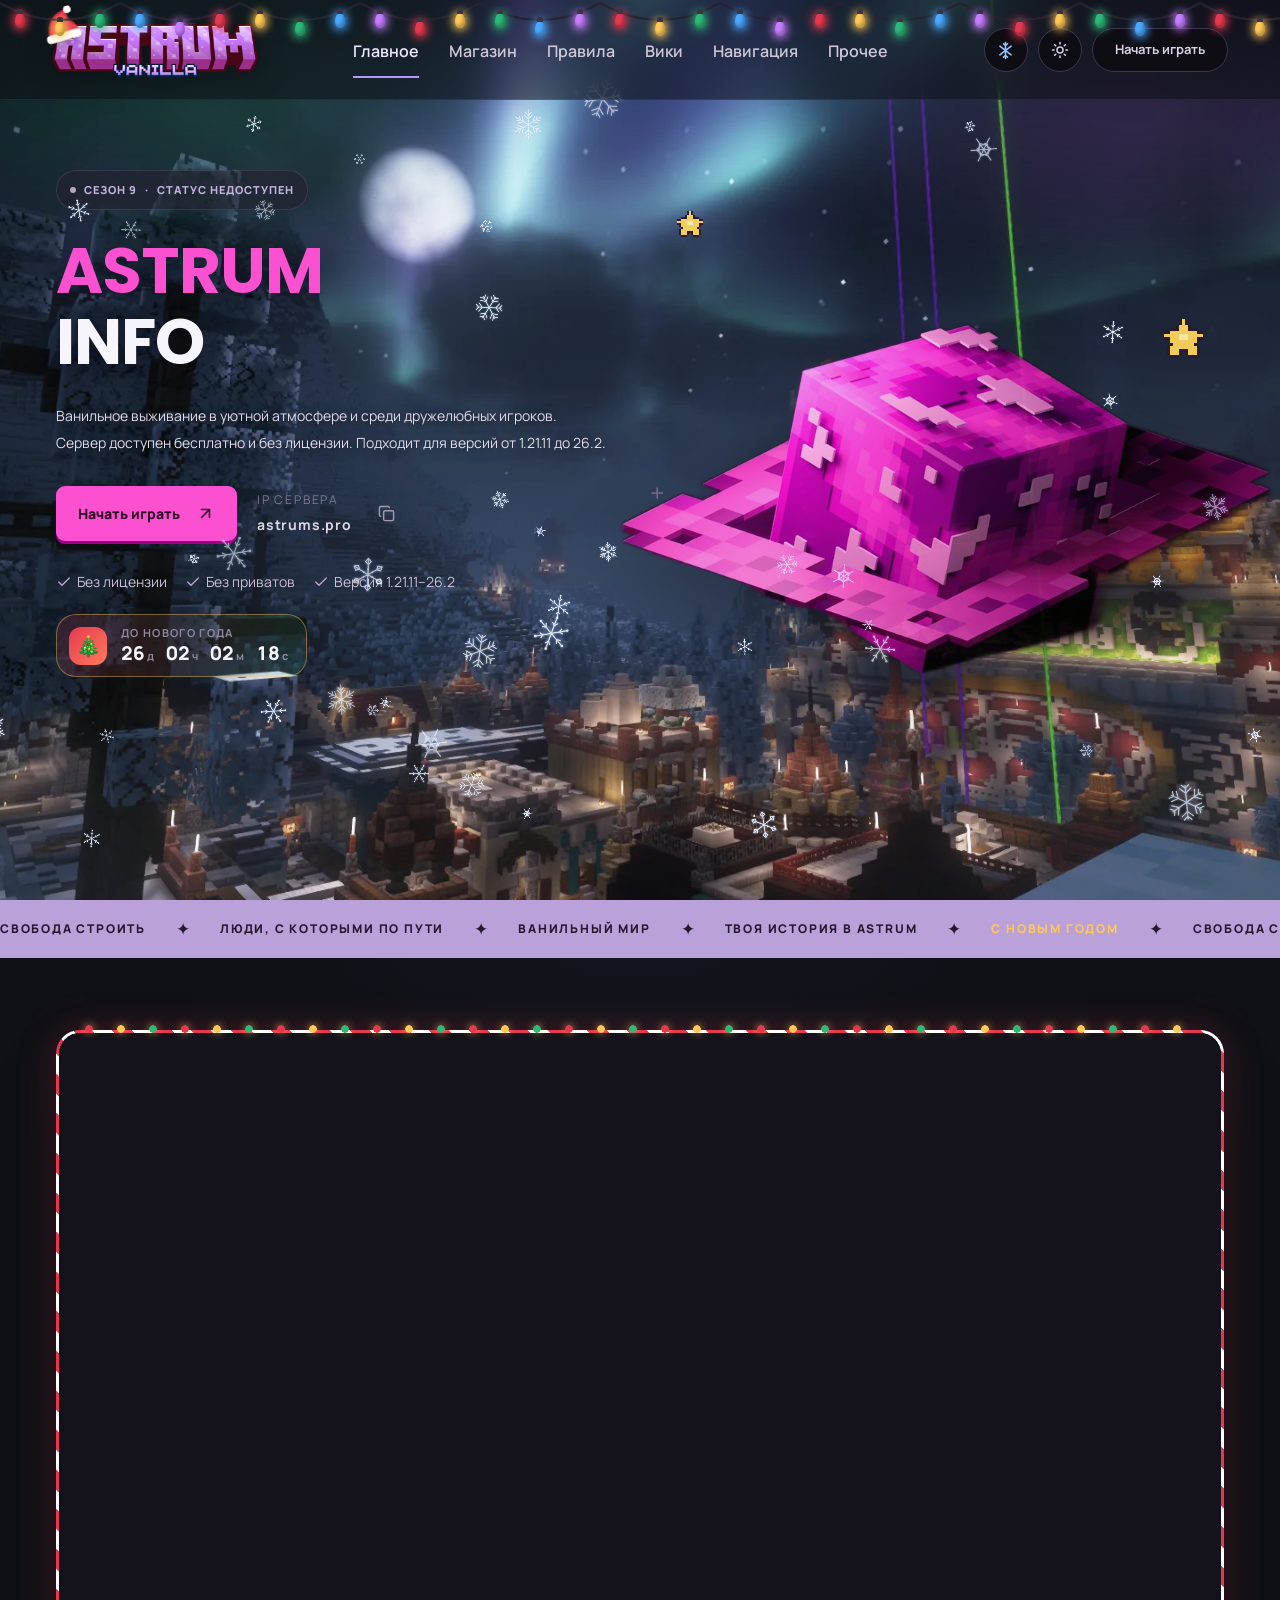
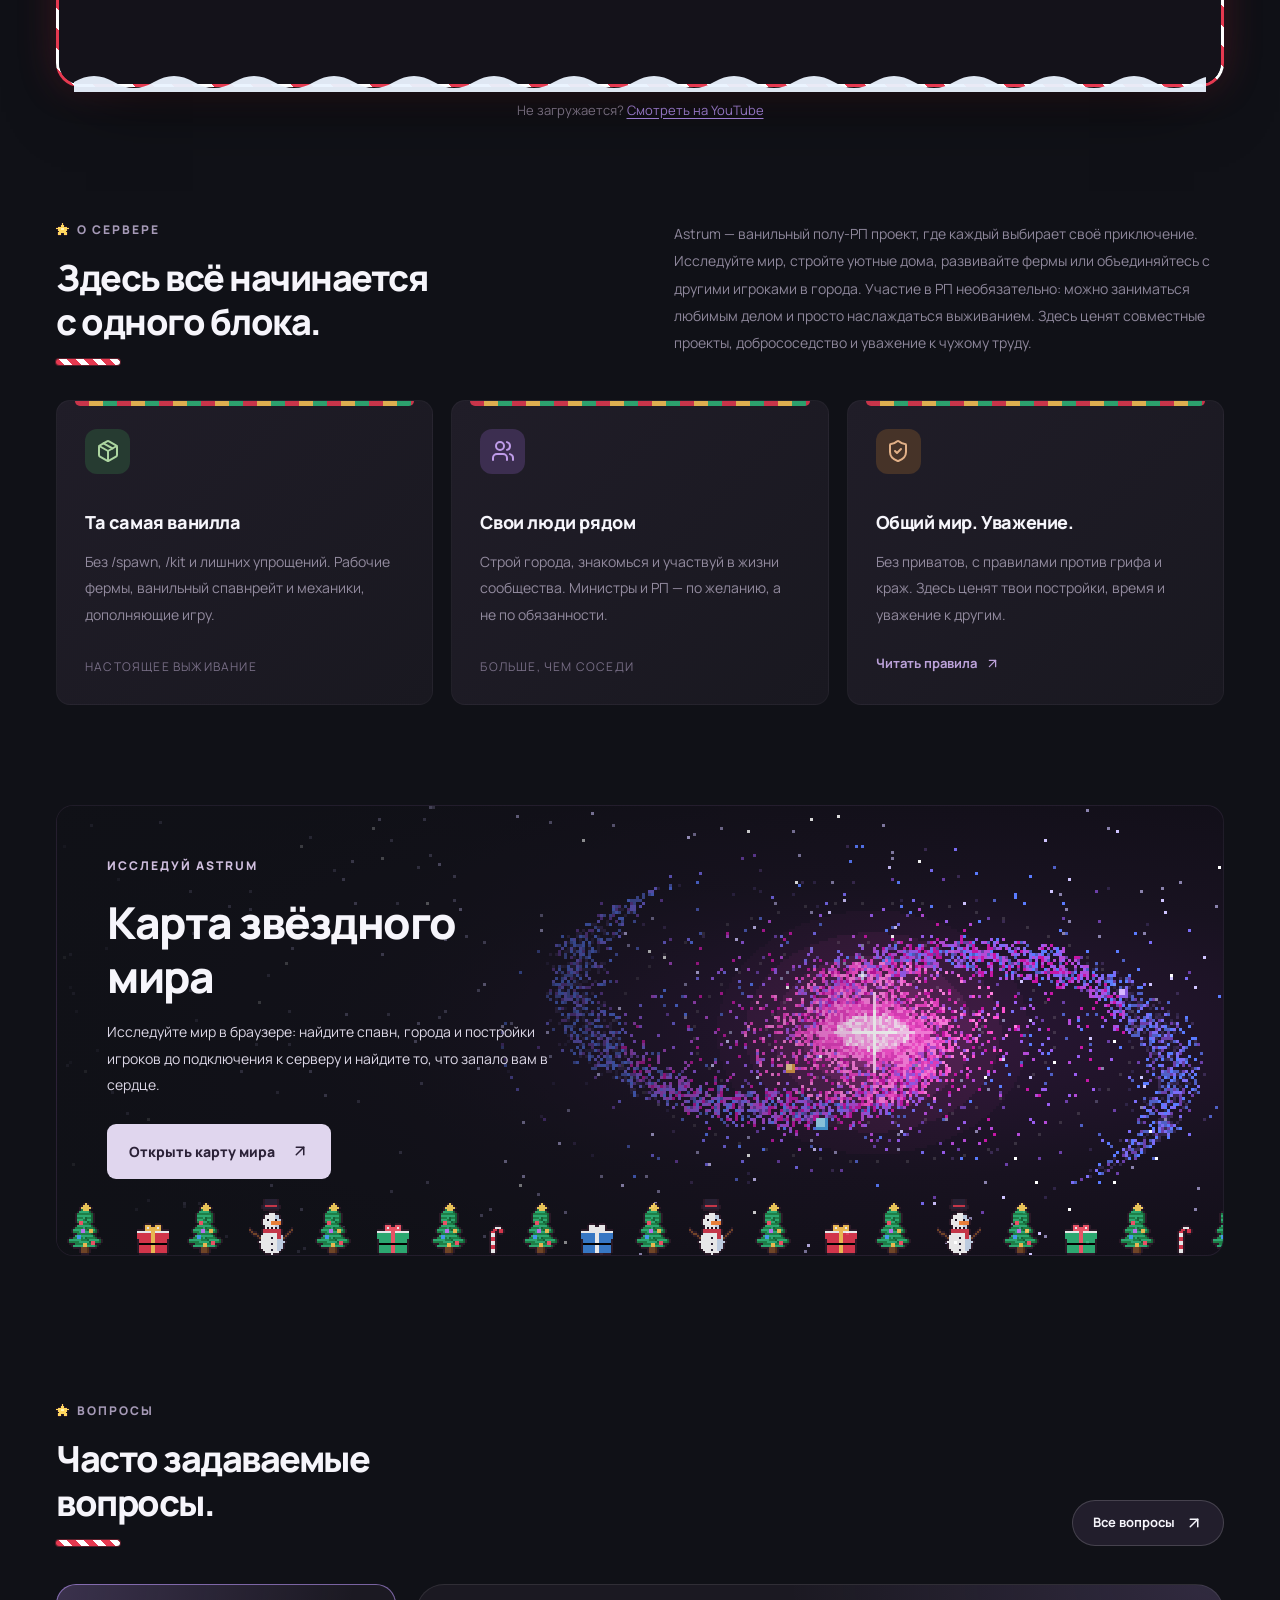
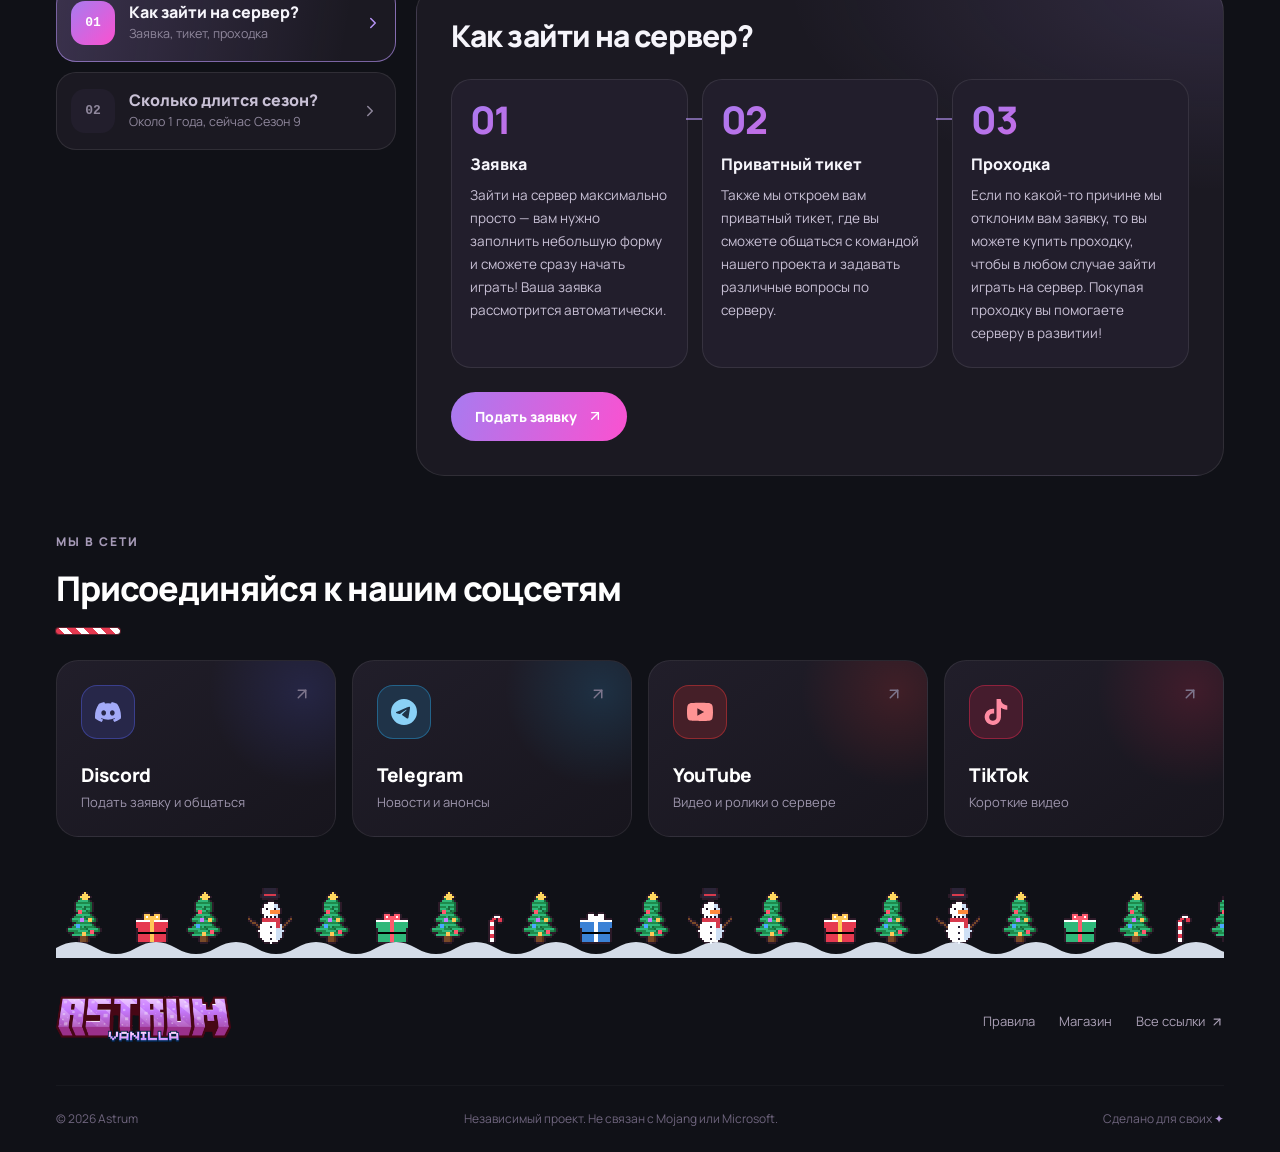
==== commit 6d950bb5: "Add files via upload" ====
--- a/index.html
+++ b/index.html
@@ -6,7 +6,8 @@
 <title>ASTRUM — Общий мир. Твоя история.</title>
 <meta name="description" content="Ванильный Minecraft-сервер Astrum: необязательный РП, города и сообщество. Начни свою историю на astrums.pro.">
 <link rel="icon" type="image/png" href="assets/images/astrum-logo.png">
-<link rel="preload" as="image" href="assets/images/hero-bg.png" fetchpriority="high">
+<link rel="preload" as="font" type="font/woff" href="assets/fonts/Poppins-Bold-latin.woff" crossorigin>
+<link rel="preload" as="image" href="assets/images/winter-aurora.webp" fetchpriority="high">
 <script>try{var t=localStorage.getItem("astrum-theme");document.documentElement.setAttribute("data-theme",t==="light"?"light":"dark")}catch(e){document.documentElement.setAttribute("data-theme","dark")}</script>
 <link rel="stylesheet" href="assets/css/style.css">
 <link rel="stylesheet" href="assets/css/extra.css">
@@ -14,7 +15,7 @@
 <link rel="stylesheet" href="assets/css/newyear.css">
 </head>
 <body class="antialiased">
-<div class="astrum-site astrum-home"><header class="site-header"><a class="brand brand-logo" href="index.html" aria-label="Astrum Vanilla — на главную"><img src="assets/images/astrum-wordmark.png" alt="Astrum Vanilla" width="640" height="168"></a><nav class="main-nav" aria-label="Главная навигация"><a class="active" aria-current="page" href="index.html">Главное</a><a class="" href="shop.html">Магазин</a><a class="" href="rules.html">Правила</a><a class="" href="wiki.html">Вики</a><a class="" href="navigation.html">Навигация</a><a class="" href="more.html">Прочее</a></nav><div class="header-tools"><button class="theme-toggle" type="button" aria-label="Сменить тему: светлая или тёмная" title="Сменить тему"><svg class="icon-sun" xmlns="http://www.w3.org/2000/svg" width="18" height="18" viewBox="0 0 24 24" fill="none" stroke="currentColor" stroke-width="2" stroke-linecap="round" stroke-linejoin="round" aria-hidden="true"><circle cx="12" cy="12" r="4"></circle><path d="M12 2v2"></path><path d="M12 20v2"></path><path d="m4.93 4.93 1.41 1.41"></path><path d="m17.66 17.66 1.41 1.41"></path><path d="M2 12h2"></path><path d="M20 12h2"></path><path d="m6.34 17.66-1.41 1.41"></path><path d="m19.07 4.93-1.41 1.41"></path></svg><svg class="icon-moon" xmlns="http://www.w3.org/2000/svg" width="18" height="18" viewBox="0 0 24 24" fill="none" stroke="currentColor" stroke-width="2" stroke-linecap="round" stroke-linejoin="round" aria-hidden="true"><path d="M12 3a6 6 0 0 0 9 9 9 9 0 1 1-9-9Z"></path></svg></button><a href="https://discord.gg/phRQ59Pmp" target="_blank" rel="noopener noreferrer" class="header-cta"><span>Начать играть</span></a></div><button class="menu-toggle" aria-label="Открыть меню"><svg xmlns="http://www.w3.org/2000/svg" width="24" height="24" viewBox="0 0 24 24" fill="none" stroke="currentColor" stroke-width="2" stroke-linecap="round" stroke-linejoin="round" class="lucide lucide-menu" aria-hidden="true"><path d="M4 5h16"></path><path d="M4 12h16"></path><path d="M4 19h16"></path></svg></button></header><main><section class="hero wrap photo-hero"><img class="hero-background" src="assets/images/hero-bg.png" alt="" aria-hidden="true" fetchpriority="high"><div class="hero-copy"><span class="eyebrow season"><span class="server-status-dot is-loading"></span>СЕЗОН 9 <span class="season-divider">·</span><span class="server-online" aria-live="polite" title="Статус astrums.pro. Данные обновляются примерно раз в 5 минут.">ОНЛАЙН: …</span></span><h1><span>ASTRUM</span><br>INFO</h1><p>Ванильное выживание в уютной атмосфере и среди дружелюбных игроков. Сервер доступен бесплатно и без лицензии. Подходит для версий от 1.21.11 до 26.2.</p><div class="hero-actions"><button class="button primary">Начать играть <svg xmlns="http://www.w3.org/2000/svg" width="19" height="19" viewBox="0 0 24 24" fill="none" stroke="currentColor" stroke-width="2" stroke-linecap="round" stroke-linejoin="round" class="lucide lucide-arrow-up-right" aria-hidden="true"><path d="M7 7h10v10"></path><path d="M7 17 17 7"></path></svg></button><button class="server-address"><span><small>IP СЕРВЕРА</small><strong>astrums.pro</strong></span><svg xmlns="http://www.w3.org/2000/svg" width="17" height="17" viewBox="0 0 24 24" fill="none" stroke="currentColor" stroke-width="2" stroke-linecap="round" stroke-linejoin="round" class="lucide lucide-copy" aria-hidden="true"><rect width="14" height="14" x="8" y="8" rx="2" ry="2"></rect><path d="M4 16c-1.1 0-2-.9-2-2V4c0-1.1.9-2 2-2h10c1.1 0 2 .9 2 2"></path></svg></button></div><div class="hero-facts"><span><svg xmlns="http://www.w3.org/2000/svg" width="14" height="14" viewBox="0 0 24 24" fill="none" stroke="currentColor" stroke-width="2" stroke-linecap="round" stroke-linejoin="round" class="lucide lucide-check" aria-hidden="true"><path d="M20 6 9 17l-5-5"></path></svg> Без лицензии</span><span><svg xmlns="http://www.w3.org/2000/svg" width="14" height="14" viewBox="0 0 24 24" fill="none" stroke="currentColor" stroke-width="2" stroke-linecap="round" stroke-linejoin="round" class="lucide lucide-check" aria-hidden="true"><path d="M20 6 9 17l-5-5"></path></svg> Без приватов</span><span><svg xmlns="http://www.w3.org/2000/svg" width="14" height="14" viewBox="0 0 24 24" fill="none" stroke="currentColor" stroke-width="2" stroke-linecap="round" stroke-linejoin="round" class="lucide lucide-check" aria-hidden="true"><path d="M20 6 9 17l-5-5"></path></svg> Версия 1.21.11–26.2</span></div><div class="ny-countdown" aria-live="off"><span class="ny-countdown-ico" aria-hidden="true">🎄</span><div class="ny-countdown-text"><span class="ny-countdown-label">До Нового года</span><div class="ny-countdown-time"></div></div></div></div><div class="hero-visual"><span class="floating-star star-one">✦</span><span class="floating-star star-two">+</span><img class="logo-dark" src="assets/images/astrum-logo-dark.png" alt="Логотип Astrum" fetchpriority="high"><img class="logo-light" src="assets/images/astrum-logo-light.png" alt="Логотип Astrum" loading="lazy"></div></section><div class="ticker" aria-label="СВОБОДА СТРОИТЬ, ЛЮДИ, С КОТОРЫМИ ПО ПУТИ, ВАНИЛЬНЫЙ МИР, ТВОЯ ИСТОРИЯ В ASTRUM, С НОВЫМ ГОДОМ"><div class="ticker-track"><div class="ticker-group"><span>СВОБОДА СТРОИТЬ</span>✦<span>ЛЮДИ, С КОТОРЫМИ ПО ПУТИ</span>✦<span>ВАНИЛЬНЫЙ МИР</span>✦<span>ТВОЯ ИСТОРИЯ В ASTRUM</span>✦<span>С НОВЫМ ГОДОМ</span>✦</div><div class="ticker-group" aria-hidden="true"><span>СВОБОДА СТРОИТЬ</span>✦<span>ЛЮДИ, С КОТОРЫМИ ПО ПУТИ</span>✦<span>ВАНИЛЬНЫЙ МИР</span>✦<span>ТВОЯ ИСТОРИЯ В ASTRUM</span>✦<span>С НОВЫМ ГОДОМ</span>✦</div><div class="ticker-group" aria-hidden="true"><span>СВОБОДА СТРОИТЬ</span>✦<span>ЛЮДИ, С КОТОРЫМИ ПО ПУТИ</span>✦<span>ВАНИЛЬНЫЙ МИР</span>✦<span>ТВОЯ ИСТОРИЯ В ASTRUM</span>✦<span>С НОВЫМ ГОДОМ</span>✦</div><div class="ticker-group" aria-hidden="true"><span>СВОБОДА СТРОИТЬ</span>✦<span>ЛЮДИ, С КОТОРЫМИ ПО ПУТИ</span>✦<span>ВАНИЛЬНЫЙ МИР</span>✦<span>ТВОЯ ИСТОРИЯ В ASTRUM</span>✦<span>С НОВЫМ ГОДОМ</span>✦</div><div class="ticker-group" aria-hidden="true"><span>СВОБОДА СТРОИТЬ</span>✦<span>ЛЮДИ, С КОТОРЫМИ ПО ПУТИ</span>✦<span>ВАНИЛЬНЫЙ МИР</span>✦<span>ТВОЯ ИСТОРИЯ В ASTRUM</span>✦<span>С НОВЫМ ГОДОМ</span>✦</div><div class="ticker-group" aria-hidden="true"><span>СВОБОДА СТРОИТЬ</span>✦<span>ЛЮДИ, С КОТОРЫМИ ПО ПУТИ</span>✦<span>ВАНИЛЬНЫЙ МИР</span>✦<span>ТВОЯ ИСТОРИЯ В ASTRUM</span>✦<span>С НОВЫМ ГОДОМ</span>✦</div></div></div><section class="wrap video-section" aria-label="Видео об Astrum"><div class="video-frame"><iframe src="https://www.youtube-nocookie.com/embed/09lge74m270?rel=0" title="Видео об Astrum" loading="lazy" allow="accelerometer; autoplay; clipboard-write; encrypted-media; gyroscope; picture-in-picture; web-share" referrerpolicy="strict-origin-when-cross-origin" allowfullscreen></iframe></div><p class="video-note">Не загружается? <a href="https://www.youtube.com/watch?v=09lge74m270" target="_blank" rel="noopener noreferrer">Смотреть на YouTube</a></p></section><section class="section wrap about-section"><div class="section-heading"><div><span class="eyebrow">О СЕРВЕРЕ</span><h2>Здесь всё начинается<br>с одного блока.</h2></div><p>Astrum — ванильный полу-РП проект, где каждый выбирает своё приключение. Исследуйте мир, стройте уютные дома, развивайте фермы или объединяйтесь с другими игроками в города. Участие в РП необязательно: можно заниматься любимым делом и просто наслаждаться выживанием. Здесь ценят совместные проекты, добрососедство и уважение к чужому труду.</p></div><div class="feature-grid"><article class="feature-card"><span class="feature-icon green"><svg xmlns="http://www.w3.org/2000/svg" width="24" height="24" viewBox="0 0 24 24" fill="none" stroke="currentColor" stroke-width="2" stroke-linecap="round" stroke-linejoin="round" class="lucide lucide-package" aria-hidden="true"><path d="M11 21.73a2 2 0 0 0 2 0l7-4A2 2 0 0 0 21 16V8a2 2 0 0 0-1-1.73l-7-4a2 2 0 0 0-2 0l-7 4A2 2 0 0 0 3 8v8a2 2 0 0 0 1 1.73z"></path><path d="M12 22V12"></path><polyline points="3.29 7 12 12 20.71 7"></polyline><path d="m7.5 4.27 9 5.15"></path></svg></span><h3>Та самая ванилла</h3><p>Без /spawn, /kit и лишних упрощений. Рабочие фермы, ванильный спавнрейт и механики, дополняющие игру.</p><span class="card-tag">НАСТОЯЩЕЕ ВЫЖИВАНИЕ</span></article><article class="feature-card"><span class="feature-icon purple"><svg xmlns="http://www.w3.org/2000/svg" width="24" height="24" viewBox="0 0 24 24" fill="none" stroke="currentColor" stroke-width="2" stroke-linecap="round" stroke-linejoin="round" class="lucide lucide-users" aria-hidden="true"><path d="M16 21v-2a4 4 0 0 0-4-4H6a4 4 0 0 0-4 4v2"></path><path d="M16 3.128a4 4 0 0 1 0 7.744"></path><path d="M22 21v-2a4 4 0 0 0-3-3.87"></path><circle cx="9" cy="7" r="4"></circle></svg></span><h3>Свои люди рядом</h3><p>Строй города, знакомься и участвуй в жизни сообщества. Министры и РП — по желанию, а не по обязанности.</p><span class="card-tag">БОЛЬШЕ, ЧЕМ СОСЕДИ</span></article><article class="feature-card"><span class="feature-icon orange"><svg xmlns="http://www.w3.org/2000/svg" width="24" height="24" viewBox="0 0 24 24" fill="none" stroke="currentColor" stroke-width="2" stroke-linecap="round" stroke-linejoin="round" class="lucide lucide-shield-check" aria-hidden="true"><path d="M20 13c0 5-3.5 7.5-7.66 8.95a1 1 0 0 1-.67-.01C7.5 20.5 4 18 4 13V6a1 1 0 0 1 1-1c2 0 4.5-1.2 6.24-2.72a1.17 1.17 0 0 1 1.52 0C14.51 3.81 17 5 19 5a1 1 0 0 1 1 1z"></path><path d="m9 12 2 2 4-4"></path></svg></span><h3>Общий мир. Уважение.</h3><p>Без приватов, с правилами против грифа и краж. Здесь ценят твои постройки, время и уважение к другим.</p><a class="text-link" href="rules.html">Читать правила <svg xmlns="http://www.w3.org/2000/svg" width="15" height="15" viewBox="0 0 24 24" fill="none" stroke="currentColor" stroke-width="2" stroke-linecap="round" stroke-linejoin="round" class="lucide lucide-arrow-up-right" aria-hidden="true"><path d="M7 7h10v10"></path><path d="M7 17 17 7"></path></svg></a></article></div></section><section class="wrap photo-section" aria-label="Зима в Astrum"><figure class="photo-frame"><img src="assets/images/winter-aurora.webp" alt="Заснеженный город Astrum ночью: северное сияние над горами и яркая луна" width="1920" height="1009" loading="lazy"><figcaption><span class="eyebrow">ЗИМА В ASTRUM</span><strong>Новогодняя ночь над городом</strong><p>Северное сияние, лунный свет и тёплые огни улиц — так выглядит мир Astrum зимой.</p></figcaption></figure></section><section class="wrap world-banner pixel-world"><canvas class="galaxy" aria-hidden="true"></canvas><div class="world-banner-copy"><span class="eyebrow">ИССЛЕДУЙ ASTRUM</span><h2>Карта звёздного мира</h2><p>Исследуйте мир в браузере: найдите спавн, города и постройки игроков до подключения к серверу и найдите то, что запало вам в сердце.</p><a href="https://astrums.pro/map" target="_blank" rel="noopener noreferrer" class="button light">Открыть карту мира <svg xmlns="http://www.w3.org/2000/svg" width="18" height="18" viewBox="0 0 24 24" fill="none" stroke="currentColor" stroke-width="2" stroke-linecap="round" stroke-linejoin="round" class="lucide lucide-arrow-up-right" aria-hidden="true"><path d="M7 7h10v10"></path><path d="M7 17 17 7"></path></svg></a></div></section><section id="start" class="section wrap faq" aria-labelledby="faq-title"><div class="section-heading"><div><span class="eyebrow">ВОПРОСЫ</span><h2 id="faq-title">Часто задаваемые<br>вопросы.</h2></div><a class="faq-all" href="more.html">Все вопросы <svg xmlns="http://www.w3.org/2000/svg" width="18" height="18" viewBox="0 0 24 24" fill="none" stroke="currentColor" stroke-width="2" stroke-linecap="round" stroke-linejoin="round" class="lucide lucide-arrow-up-right" aria-hidden="true"><path d="M7 7h10v10"></path><path d="M7 17 17 7"></path></svg></a></div><div class="fx"><div class="fx-tabs" role="tablist" aria-label="Вопросы"><button type="button" class="fx-tab is-active" role="tab" id="fx-tab-join" aria-selected="true" aria-controls="fx-panel-join"><span class="fx-num">01</span><span class="fx-tab-text"><strong>Как зайти на сервер?</strong><small>Заявка, тикет, проходка</small></span><svg class="fx-chev" viewBox="0 0 24 24" width="18" height="18" fill="none" stroke="currentColor" stroke-width="2" stroke-linecap="round" stroke-linejoin="round" aria-hidden="true"><path d="m9 18 6-6-6-6"/></svg></button><button type="button" class="fx-tab" role="tab" id="fx-tab-season" aria-selected="false" aria-controls="fx-panel-season" tabindex="-1"><span class="fx-num">02</span><span class="fx-tab-text"><strong>Сколько длится сезон?</strong><small>Около 1 года, сейчас Сезон 9</small></span><svg class="fx-chev" viewBox="0 0 24 24" width="18" height="18" fill="none" stroke="currentColor" stroke-width="2" stroke-linecap="round" stroke-linejoin="round" aria-hidden="true"><path d="m9 18 6-6-6-6"/></svg></button></div><div class="fx-stage"><section class="fx-panel is-active" role="tabpanel" id="fx-panel-join" aria-labelledby="fx-tab-join"><h3>Как зайти на сервер?</h3><ol class="fx-steps"><li><span class="fx-n">01</span><strong>Заявка</strong><p>Зайти на сервер максимально просто — вам нужно заполнить небольшую форму и сможете сразу начать играть! Ваша заявка рассмотрится автоматически.</p></li><li><span class="fx-n">02</span><strong>Приватный тикет</strong><p>Также мы откроем вам приватный тикет, где вы сможете общаться с командой нашего проекта и задавать различные вопросы по серверу.</p></li><li><span class="fx-n">03</span><strong>Проходка</strong><p>Если по какой-то причине мы отклоним вам заявку, то вы можете купить проходку, чтобы в любом случае зайти играть на сервер. Покупая проходку вы помогаете серверу в развитии!</p></li></ol><a class="fx-btn" href="https://discord.gg/phRQ59Pmp" target="_blank" rel="noopener noreferrer">Подать заявку <svg viewBox="0 0 24 24" width="16" height="16" fill="none" stroke="currentColor" stroke-width="2" stroke-linecap="round" stroke-linejoin="round" aria-hidden="true"><path d="M7 7h10v10"/><path d="M7 17 17 7"/></svg></a></section><section class="fx-panel" role="tabpanel" id="fx-panel-season" aria-labelledby="fx-tab-season"><h3>Сколько длится сезон?</h3><div class="fx-season-grid"><div class="fx-summary"><div class="fx-big"><strong>~1</strong><span>год<br>на сезон</span></div><p>Наш сервер живёт сезонами. Каждый сезон длится около 1 года, чтобы вам не надоедало играть в одном и том же мире. Сейчас идёт Сезон 9.</p><p>Карты старых сезонов сохраняются — доступ к ним есть у подписчиков PLUS.</p></div><ol class="fx-rows" aria-label="Летопись сезонов"><li class="fx-row" style="--w:.099;--i:0"><span class="fx-season"><b>Сезон 1</b><small>15 июля 2022 — 10 августа 2022</small></span><span class="fx-bar"><i></i></span><em>26 дней</em></li><li class="fx-row" style="--w:.038;--i:1"><span class="fx-season"><b>Сезон 2</b><small>11 августа 2022 — 21 августа 2022</small></span><span class="fx-bar"><i></i></span><em>10 дней</em></li><li class="fx-row" style="--w:.095;--i:2"><span class="fx-season"><b>Сезон 3</b><small>22 августа 2022 — 16 сентября 2022</small></span><span class="fx-bar"><i></i></span><em>25 дней</em></li><li class="fx-row" style="--w:.16;--i:3"><span class="fx-season"><b>Сезон 4</b><small>17 сентября 2022 — 29 октября 2022</small></span><span class="fx-bar"><i></i></span><em>42 дня</em></li><li class="fx-row" style="--w:1;--i:4"><span class="fx-season"><b>Сезон 5</b><small>30 октября 2022 — 20 июля 2023</small></span><span class="fx-bar"><i></i></span><em>263 дня</em></li><li class="fx-row is-unknown" style="--i:5"><span class="fx-season"><b>Сезон 6</b><small>Данные скоро</small></span><span class="fx-bar"></span><em>скоро</em></li><li class="fx-row is-unknown" style="--i:6"><span class="fx-season"><b>Сезон 7</b><small>Данные скоро</small></span><span class="fx-bar"></span><em>скоро</em></li><li class="fx-row is-unknown" style="--i:7"><span class="fx-season"><b>Сезон 8</b><small>Данные скоро</small></span><span class="fx-bar"></span><em>скоро</em></li><li class="fx-row is-now" style="--i:8"><span class="fx-season"><b>Сезон 9</b><small>Идёт сейчас</small></span><span class="fx-bar"><i></i></span><em>сейчас</em></li></ol></div></section></div></div><div class="faq-links"><div class="faq-links-head"><span class="eyebrow">МЫ В СЕТИ</span><h3>Присоединяйся к нашим соцсетям</h3></div><div class="social-grid"><a class="social-card social-discord" href="https://discord.gg/phRQ59Pmp" target="_blank" rel="noopener noreferrer"><span class="social-icon"><svg xmlns="http://www.w3.org/2000/svg" width="26" height="26" viewBox="0 0 24 24" fill="currentColor" aria-hidden="true"><path d="M20.317 4.37a19.8 19.8 0 0 0-4.885-1.515.074.074 0 0 0-.079.037c-.21.375-.444.864-.608 1.25a18.3 18.3 0 0 0-5.487 0 13 13 0 0 0-.617-1.25.08.08 0 0 0-.079-.037A19.7 19.7 0 0 0 3.677 4.37a.1.1 0 0 0-.032.027C.533 9.046-.32 13.58.099 18.057a.08.08 0 0 0 .031.057 19.9 19.9 0 0 0 5.993 3.03.08.08 0 0 0 .084-.028c.462-.63.874-1.295 1.226-1.994a.076.076 0 0 0-.041-.106 13 13 0 0 1-1.872-.892.077.077 0 0 1-.008-.128 10 10 0 0 0 .372-.292.07.07 0 0 1 .077-.01c3.928 1.793 8.18 1.793 12.062 0a.07.07 0 0 1 .078.01c.12.098.246.198.373.292a.077.077 0 0 1-.006.127 12.3 12.3 0 0 1-1.873.892.077.077 0 0 0-.041.107c.36.698.772 1.362 1.225 1.993a.08.08 0 0 0 .084.028 19.8 19.8 0 0 0 6.002-3.03.08.08 0 0 0 .032-.054c.5-5.177-.838-9.674-3.549-13.66a.06.06 0 0 0-.031-.03M8.02 15.33c-1.182 0-2.157-1.085-2.157-2.419 0-1.333.956-2.419 2.157-2.419 1.21 0 2.176 1.096 2.157 2.42 0 1.333-.956 2.418-2.157 2.418m7.975 0c-1.183 0-2.157-1.085-2.157-2.419 0-1.333.955-2.419 2.157-2.419 1.21 0 2.176 1.096 2.157 2.42 0 1.333-.946 2.418-2.157 2.418"/></svg></span><span class="social-text"><strong>Discord</strong><small>Подать заявку и общаться</small></span><svg class="social-arrow" xmlns="http://www.w3.org/2000/svg" width="18" height="18" viewBox="0 0 24 24" fill="none" stroke="currentColor" stroke-width="2" stroke-linecap="round" stroke-linejoin="round" aria-hidden="true"><path d="M7 7h10v10"></path><path d="M7 17 17 7"></path></svg></a><a class="social-card social-telegram" href="https://t.me/ast_mc" target="_blank" rel="noopener noreferrer"><span class="social-icon"><svg xmlns="http://www.w3.org/2000/svg" width="26" height="26" viewBox="0 0 24 24" fill="currentColor" aria-hidden="true"><path d="M11.944 0A12 12 0 0 0 0 12a12 12 0 0 0 12 12 12 12 0 0 0 12-12A12 12 0 0 0 12 0zm4.962 7.224c.1-.002.321.023.465.14a.5.5 0 0 1 .171.325c.016.093.036.306.02.472-.18 1.898-.962 6.502-1.36 8.627-.168.9-.499 1.201-.82 1.23-.696.065-1.225-.46-1.9-.902-1.056-.693-1.653-1.124-2.678-1.8-1.185-.78-.417-1.21.258-1.91.177-.184 3.247-2.977 3.307-3.23.007-.032.014-.15-.056-.212s-.174-.041-.249-.024q-.159.037-5.061 3.345-.72.495-1.302.48c-.428-.008-1.252-.241-1.865-.44-.752-.245-1.349-.374-1.297-.789q.04-.324.893-.663 5.247-2.286 6.998-3.014c3.332-1.386 4.025-1.627 4.476-1.635"/></svg></span><span class="social-text"><strong>Telegram</strong><small>Новости и анонсы</small></span><svg class="social-arrow" xmlns="http://www.w3.org/2000/svg" width="18" height="18" viewBox="0 0 24 24" fill="none" stroke="currentColor" stroke-width="2" stroke-linecap="round" stroke-linejoin="round" aria-hidden="true"><path d="M7 7h10v10"></path><path d="M7 17 17 7"></path></svg></a><a class="social-card social-youtube" href="https://www.youtube.com/@Astrum_mc" target="_blank" rel="noopener noreferrer"><span class="social-icon"><svg xmlns="http://www.w3.org/2000/svg" width="26" height="26" viewBox="0 0 24 24" fill="currentColor" aria-hidden="true"><path d="M23.498 6.186a3.02 3.02 0 0 0-2.122-2.136C19.505 3.545 12 3.545 12 3.545s-7.505 0-9.377.505A3.02 3.02 0 0 0 .502 6.186C0 8.07 0 12 0 12s0 3.93.502 5.814a3.02 3.02 0 0 0 2.122 2.136c1.871.505 9.376.505 9.376.505s7.505 0 9.377-.505a3.02 3.02 0 0 0 2.122-2.136C24 15.93 24 12 24 12s0-3.93-.502-5.814M9.545 15.568V8.432L15.818 12z"/></svg></span><span class="social-text"><strong>YouTube</strong><small>Видео и ролики о сервере</small></span><svg class="social-arrow" xmlns="http://www.w3.org/2000/svg" width="18" height="18" viewBox="0 0 24 24" fill="none" stroke="currentColor" stroke-width="2" stroke-linecap="round" stroke-linejoin="round" aria-hidden="true"><path d="M7 7h10v10"></path><path d="M7 17 17 7"></path></svg></a><a class="social-card social-tiktok" href="https://www.tiktok.com/" target="_blank" rel="noopener noreferrer"><span class="social-icon"><svg xmlns="http://www.w3.org/2000/svg" width="26" height="26" viewBox="0 0 24 24" fill="currentColor" aria-hidden="true"><path d="M12.525.02c1.31-.02 2.61-.01 3.91-.02.08 1.53.63 3.09 1.75 4.17 1.12 1.11 2.7 1.62 4.24 1.79v4.03c-1.44-.05-2.89-.35-4.2-.97-.57-.26-1.1-.59-1.62-.93-.01 2.92.01 5.84-.02 8.75-.08 1.4-.54 2.79-1.35 3.94-1.31 1.92-3.58 3.17-5.91 3.21-1.43.08-2.86-.31-4.08-1.03-2.02-1.19-3.44-3.37-3.65-5.71-.02-.5-.03-1-.01-1.49.18-1.9 1.12-3.72 2.58-4.96 1.66-1.44 3.98-2.13 6.15-1.72.02 1.48-.04 2.96-.04 4.44-.99-.32-2.15-.23-3.02.37-.63.41-1.11 1.04-1.36 1.75-.21.51-.15 1.07-.14 1.61.24 1.64 1.82 3.02 3.5 2.87 1.12-.01 2.19-.66 2.77-1.61.19-.33.4-.67.41-1.06.1-1.79.06-3.57.07-5.36.01-4.03-.01-8.05.02-12.07"/></svg></span><span class="social-text"><strong>TikTok</strong><small>Короткие видео</small></span><svg class="social-arrow" xmlns="http://www.w3.org/2000/svg" width="18" height="18" viewBox="0 0 24 24" fill="none" stroke="currentColor" stroke-width="2" stroke-linecap="round" stroke-linejoin="round" aria-hidden="true"><path d="M7 7h10v10"></path><path d="M7 17 17 7"></path></svg></a></div></div></section></main><footer class="site-footer wrap"><div class="footer-top"><div class="footer-brand"><a class="brand brand-logo footer-logo" href="index.html" aria-label="Astrum Vanilla — на главную"><img src="assets/images/astrum-wordmark.png" alt="Astrum Vanilla" width="640" height="168" loading="lazy"></a></div><div class="footer-links"><a href="rules.html">Правила</a><a href="shop.html">Магазин</a><a href="navigation.html">Все ссылки <svg xmlns="http://www.w3.org/2000/svg" width="14" height="14" viewBox="0 0 24 24" fill="none" stroke="currentColor" stroke-width="2" stroke-linecap="round" stroke-linejoin="round" class="lucide lucide-arrow-up-right" aria-hidden="true"><path d="M7 7h10v10"></path><path d="M7 17 17 7"></path></svg></a></div></div><div class="footer-bottom"><span>© 2026 Astrum</span><span>Независимый проект. Не связан с Mojang или Microsoft.</span><span>Сделано для своих <span class="accent">✦</span></span></div></footer></div>
+<div class="astrum-site astrum-home"><header class="site-header"><a class="brand brand-logo" href="index.html" aria-label="Astrum Vanilla — на главную"><img src="assets/images/astrum-wordmark.png" alt="Astrum Vanilla" width="640" height="168"></a><nav class="main-nav" aria-label="Главная навигация"><a class="active" aria-current="page" href="index.html">Главное</a><a class="" href="shop.html">Магазин</a><a class="" href="rules.html">Правила</a><a class="" href="wiki.html">Вики</a><a class="" href="navigation.html">Навигация</a><a class="" href="more.html">Прочее</a></nav><div class="header-tools"><button class="theme-toggle" type="button" aria-label="Сменить тему: светлая или тёмная" title="Сменить тему"><svg class="icon-sun" xmlns="http://www.w3.org/2000/svg" width="18" height="18" viewBox="0 0 24 24" fill="none" stroke="currentColor" stroke-width="2" stroke-linecap="round" stroke-linejoin="round" aria-hidden="true"><circle cx="12" cy="12" r="4"></circle><path d="M12 2v2"></path><path d="M12 20v2"></path><path d="m4.93 4.93 1.41 1.41"></path><path d="m17.66 17.66 1.41 1.41"></path><path d="M2 12h2"></path><path d="M20 12h2"></path><path d="m6.34 17.66-1.41 1.41"></path><path d="m19.07 4.93-1.41 1.41"></path></svg><svg class="icon-moon" xmlns="http://www.w3.org/2000/svg" width="18" height="18" viewBox="0 0 24 24" fill="none" stroke="currentColor" stroke-width="2" stroke-linecap="round" stroke-linejoin="round" aria-hidden="true"><path d="M12 3a6 6 0 0 0 9 9 9 9 0 1 1-9-9Z"></path></svg></button><a href="https://discord.gg/phRQ59Pmp" target="_blank" rel="noopener noreferrer" class="header-cta"><span>Начать играть</span></a></div><button class="menu-toggle" aria-label="Открыть меню"><svg xmlns="http://www.w3.org/2000/svg" width="24" height="24" viewBox="0 0 24 24" fill="none" stroke="currentColor" stroke-width="2" stroke-linecap="round" stroke-linejoin="round" class="lucide lucide-menu" aria-hidden="true"><path d="M4 5h16"></path><path d="M4 12h16"></path><path d="M4 19h16"></path></svg></button></header><main><section class="hero wrap photo-hero"><img class="hero-background" src="assets/images/winter-aurora.webp" alt="" aria-hidden="true" fetchpriority="high"><div class="hero-copy"><span class="eyebrow season"><span class="server-status-dot is-loading"></span>СЕЗОН 9 <span class="season-divider">·</span><span class="server-online" aria-live="polite" title="Статус astrums.pro. Данные обновляются примерно раз в 5 минут.">ОНЛАЙН: …</span></span><h1><span>ASTRUM</span><br>INFO</h1><p>Ванильное выживание в уютной атмосфере и среди дружелюбных игроков. Сервер доступен бесплатно и без лицензии. Подходит для версий от 1.21.11 до 26.2.</p><div class="hero-actions"><button class="button primary">Начать играть <svg xmlns="http://www.w3.org/2000/svg" width="19" height="19" viewBox="0 0 24 24" fill="none" stroke="currentColor" stroke-width="2" stroke-linecap="round" stroke-linejoin="round" class="lucide lucide-arrow-up-right" aria-hidden="true"><path d="M7 7h10v10"></path><path d="M7 17 17 7"></path></svg></button><button class="server-address"><span><small>IP СЕРВЕРА</small><strong>astrums.pro</strong></span><svg xmlns="http://www.w3.org/2000/svg" width="17" height="17" viewBox="0 0 24 24" fill="none" stroke="currentColor" stroke-width="2" stroke-linecap="round" stroke-linejoin="round" class="lucide lucide-copy" aria-hidden="true"><rect width="14" height="14" x="8" y="8" rx="2" ry="2"></rect><path d="M4 16c-1.1 0-2-.9-2-2V4c0-1.1.9-2 2-2h10c1.1 0 2 .9 2 2"></path></svg></button></div><div class="hero-facts"><span><svg xmlns="http://www.w3.org/2000/svg" width="14" height="14" viewBox="0 0 24 24" fill="none" stroke="currentColor" stroke-width="2" stroke-linecap="round" stroke-linejoin="round" class="lucide lucide-check" aria-hidden="true"><path d="M20 6 9 17l-5-5"></path></svg> Без лицензии</span><span><svg xmlns="http://www.w3.org/2000/svg" width="14" height="14" viewBox="0 0 24 24" fill="none" stroke="currentColor" stroke-width="2" stroke-linecap="round" stroke-linejoin="round" class="lucide lucide-check" aria-hidden="true"><path d="M20 6 9 17l-5-5"></path></svg> Без приватов</span><span><svg xmlns="http://www.w3.org/2000/svg" width="14" height="14" viewBox="0 0 24 24" fill="none" stroke="currentColor" stroke-width="2" stroke-linecap="round" stroke-linejoin="round" class="lucide lucide-check" aria-hidden="true"><path d="M20 6 9 17l-5-5"></path></svg> Версия 1.21.11–26.2</span></div><div class="ny-countdown" aria-live="off"><span class="ny-countdown-ico" aria-hidden="true">🎄</span><div class="ny-countdown-text"><span class="ny-countdown-label">До Нового года</span><div class="ny-countdown-time"></div></div></div></div><div class="hero-visual"><span class="floating-star star-one">✦</span><span class="floating-star star-two">+</span><img class="logo-dark" src="assets/images/astrum-logo-dark.png" alt="Логотип Astrum" fetchpriority="high"><img class="logo-light" src="assets/images/astrum-logo-light.png" alt="Логотип Astrum" loading="lazy"></div></section><div class="ticker" aria-label="СВОБОДА СТРОИТЬ, ЛЮДИ, С КОТОРЫМИ ПО ПУТИ, ВАНИЛЬНЫЙ МИР, ТВОЯ ИСТОРИЯ В ASTRUM, С НОВЫМ ГОДОМ"><div class="ticker-track"><div class="ticker-group"><span>СВОБОДА СТРОИТЬ</span>✦<span>ЛЮДИ, С КОТОРЫМИ ПО ПУТИ</span>✦<span>ВАНИЛЬНЫЙ МИР</span>✦<span>ТВОЯ ИСТОРИЯ В ASTRUM</span>✦<span>С НОВЫМ ГОДОМ</span>✦</div><div class="ticker-group" aria-hidden="true"><span>СВОБОДА СТРОИТЬ</span>✦<span>ЛЮДИ, С КОТОРЫМИ ПО ПУТИ</span>✦<span>ВАНИЛЬНЫЙ МИР</span>✦<span>ТВОЯ ИСТОРИЯ В ASTRUM</span>✦<span>С НОВЫМ ГОДОМ</span>✦</div><div class="ticker-group" aria-hidden="true"><span>СВОБОДА СТРОИТЬ</span>✦<span>ЛЮДИ, С КОТОРЫМИ ПО ПУТИ</span>✦<span>ВАНИЛЬНЫЙ МИР</span>✦<span>ТВОЯ ИСТОРИЯ В ASTRUM</span>✦<span>С НОВЫМ ГОДОМ</span>✦</div><div class="ticker-group" aria-hidden="true"><span>СВОБОДА СТРОИТЬ</span>✦<span>ЛЮДИ, С КОТОРЫМИ ПО ПУТИ</span>✦<span>ВАНИЛЬНЫЙ МИР</span>✦<span>ТВОЯ ИСТОРИЯ В ASTRUM</span>✦<span>С НОВЫМ ГОДОМ</span>✦</div><div class="ticker-group" aria-hidden="true"><span>СВОБОДА СТРОИТЬ</span>✦<span>ЛЮДИ, С КОТОРЫМИ ПО ПУТИ</span>✦<span>ВАНИЛЬНЫЙ МИР</span>✦<span>ТВОЯ ИСТОРИЯ В ASTRUM</span>✦<span>С НОВЫМ ГОДОМ</span>✦</div><div class="ticker-group" aria-hidden="true"><span>СВОБОДА СТРОИТЬ</span>✦<span>ЛЮДИ, С КОТОРЫМИ ПО ПУТИ</span>✦<span>ВАНИЛЬНЫЙ МИР</span>✦<span>ТВОЯ ИСТОРИЯ В ASTRUM</span>✦<span>С НОВЫМ ГОДОМ</span>✦</div></div></div><section class="wrap video-section" aria-label="Видео об Astrum"><div class="video-frame"><iframe src="https://www.youtube-nocookie.com/embed/09lge74m270?rel=0" title="Видео об Astrum" loading="lazy" allow="accelerometer; autoplay; clipboard-write; encrypted-media; gyroscope; picture-in-picture; web-share" referrerpolicy="strict-origin-when-cross-origin" allowfullscreen></iframe></div><p class="video-note">Не загружается? <a href="https://www.youtube.com/watch?v=09lge74m270" target="_blank" rel="noopener noreferrer">Смотреть на YouTube</a></p></section><section class="section wrap about-section"><div class="section-heading"><div><span class="eyebrow">О СЕРВЕРЕ</span><h2>Здесь всё начинается<br>с одного блока.</h2></div><p>Astrum — ванильный полу-РП проект, где каждый выбирает своё приключение. Исследуйте мир, стройте уютные дома, развивайте фермы или объединяйтесь с другими игроками в города. Участие в РП необязательно: можно заниматься любимым делом и просто наслаждаться выживанием. Здесь ценят совместные проекты, добрососедство и уважение к чужому труду.</p></div><div class="feature-grid"><article class="feature-card"><span class="feature-icon green"><svg xmlns="http://www.w3.org/2000/svg" width="24" height="24" viewBox="0 0 24 24" fill="none" stroke="currentColor" stroke-width="2" stroke-linecap="round" stroke-linejoin="round" class="lucide lucide-package" aria-hidden="true"><path d="M11 21.73a2 2 0 0 0 2 0l7-4A2 2 0 0 0 21 16V8a2 2 0 0 0-1-1.73l-7-4a2 2 0 0 0-2 0l-7 4A2 2 0 0 0 3 8v8a2 2 0 0 0 1 1.73z"></path><path d="M12 22V12"></path><polyline points="3.29 7 12 12 20.71 7"></polyline><path d="m7.5 4.27 9 5.15"></path></svg></span><h3>Та самая ванилла</h3><p>Без /spawn, /kit и лишних упрощений. Рабочие фермы, ванильный спавнрейт и механики, дополняющие игру.</p><span class="card-tag">НАСТОЯЩЕЕ ВЫЖИВАНИЕ</span></article><article class="feature-card"><span class="feature-icon purple"><svg xmlns="http://www.w3.org/2000/svg" width="24" height="24" viewBox="0 0 24 24" fill="none" stroke="currentColor" stroke-width="2" stroke-linecap="round" stroke-linejoin="round" class="lucide lucide-users" aria-hidden="true"><path d="M16 21v-2a4 4 0 0 0-4-4H6a4 4 0 0 0-4 4v2"></path><path d="M16 3.128a4 4 0 0 1 0 7.744"></path><path d="M22 21v-2a4 4 0 0 0-3-3.87"></path><circle cx="9" cy="7" r="4"></circle></svg></span><h3>Свои люди рядом</h3><p>Строй города, знакомься и участвуй в жизни сообщества. Министры и РП — по желанию, а не по обязанности.</p><span class="card-tag">БОЛЬШЕ, ЧЕМ СОСЕДИ</span></article><article class="feature-card"><span class="feature-icon orange"><svg xmlns="http://www.w3.org/2000/svg" width="24" height="24" viewBox="0 0 24 24" fill="none" stroke="currentColor" stroke-width="2" stroke-linecap="round" stroke-linejoin="round" class="lucide lucide-shield-check" aria-hidden="true"><path d="M20 13c0 5-3.5 7.5-7.66 8.95a1 1 0 0 1-.67-.01C7.5 20.5 4 18 4 13V6a1 1 0 0 1 1-1c2 0 4.5-1.2 6.24-2.72a1.17 1.17 0 0 1 1.52 0C14.51 3.81 17 5 19 5a1 1 0 0 1 1 1z"></path><path d="m9 12 2 2 4-4"></path></svg></span><h3>Общий мир. Уважение.</h3><p>Без приватов, с правилами против грифа и краж. Здесь ценят твои постройки, время и уважение к другим.</p><a class="text-link" href="rules.html">Читать правила <svg xmlns="http://www.w3.org/2000/svg" width="15" height="15" viewBox="0 0 24 24" fill="none" stroke="currentColor" stroke-width="2" stroke-linecap="round" stroke-linejoin="round" class="lucide lucide-arrow-up-right" aria-hidden="true"><path d="M7 7h10v10"></path><path d="M7 17 17 7"></path></svg></a></article></div></section><section class="wrap world-banner pixel-world"><canvas class="galaxy" aria-hidden="true"></canvas><div class="world-banner-copy"><span class="eyebrow">ИССЛЕДУЙ ASTRUM</span><h2>Карта звёздного мира</h2><p>Исследуйте мир в браузере: найдите спавн, города и постройки игроков до подключения к серверу и найдите то, что запало вам в сердце.</p><a href="https://astrums.pro/map" target="_blank" rel="noopener noreferrer" class="button light">Открыть карту мира <svg xmlns="http://www.w3.org/2000/svg" width="18" height="18" viewBox="0 0 24 24" fill="none" stroke="currentColor" stroke-width="2" stroke-linecap="round" stroke-linejoin="round" class="lucide lucide-arrow-up-right" aria-hidden="true"><path d="M7 7h10v10"></path><path d="M7 17 17 7"></path></svg></a></div></section><section id="start" class="section wrap faq" aria-labelledby="faq-title"><div class="section-heading"><div><span class="eyebrow">ВОПРОСЫ</span><h2 id="faq-title">Часто задаваемые<br>вопросы.</h2></div><a class="faq-all" href="more.html">Все вопросы <svg xmlns="http://www.w3.org/2000/svg" width="18" height="18" viewBox="0 0 24 24" fill="none" stroke="currentColor" stroke-width="2" stroke-linecap="round" stroke-linejoin="round" class="lucide lucide-arrow-up-right" aria-hidden="true"><path d="M7 7h10v10"></path><path d="M7 17 17 7"></path></svg></a></div><div class="fx"><div class="fx-tabs" role="tablist" aria-label="Вопросы"><button type="button" class="fx-tab is-active" role="tab" id="fx-tab-join" aria-selected="true" aria-controls="fx-panel-join"><span class="fx-num">01</span><span class="fx-tab-text"><strong>Как зайти на сервер?</strong><small>Заявка, тикет, проходка</small></span><svg class="fx-chev" viewBox="0 0 24 24" width="18" height="18" fill="none" stroke="currentColor" stroke-width="2" stroke-linecap="round" stroke-linejoin="round" aria-hidden="true"><path d="m9 18 6-6-6-6"/></svg></button><button type="button" class="fx-tab" role="tab" id="fx-tab-season" aria-selected="false" aria-controls="fx-panel-season" tabindex="-1"><span class="fx-num">02</span><span class="fx-tab-text"><strong>Сколько длится сезон?</strong><small>Около 1 года, сейчас Сезон 9</small></span><svg class="fx-chev" viewBox="0 0 24 24" width="18" height="18" fill="none" stroke="currentColor" stroke-width="2" stroke-linecap="round" stroke-linejoin="round" aria-hidden="true"><path d="m9 18 6-6-6-6"/></svg></button></div><div class="fx-stage"><section class="fx-panel is-active" role="tabpanel" id="fx-panel-join" aria-labelledby="fx-tab-join"><h3>Как зайти на сервер?</h3><ol class="fx-steps"><li><span class="fx-n">01</span><strong>Заявка</strong><p>Зайти на сервер максимально просто — вам нужно заполнить небольшую форму и сможете сразу начать играть! Ваша заявка рассмотрится автоматически.</p></li><li><span class="fx-n">02</span><strong>Приватный тикет</strong><p>Также мы откроем вам приватный тикет, где вы сможете общаться с командой нашего проекта и задавать различные вопросы по серверу.</p></li><li><span class="fx-n">03</span><strong>Проходка</strong><p>Если по какой-то причине мы отклоним вам заявку, то вы можете купить проходку, чтобы в любом случае зайти играть на сервер. Покупая проходку вы помогаете серверу в развитии!</p></li></ol><a class="fx-btn" href="https://discord.gg/phRQ59Pmp" target="_blank" rel="noopener noreferrer">Подать заявку <svg viewBox="0 0 24 24" width="16" height="16" fill="none" stroke="currentColor" stroke-width="2" stroke-linecap="round" stroke-linejoin="round" aria-hidden="true"><path d="M7 7h10v10"/><path d="M7 17 17 7"/></svg></a></section><section class="fx-panel" role="tabpanel" id="fx-panel-season" aria-labelledby="fx-tab-season"><h3>Сколько длится сезон?</h3><div class="fx-season-grid"><div class="fx-summary"><div class="fx-big"><strong>~1</strong><span>год<br>на сезон</span></div><p>Наш сервер живёт сезонами. Каждый сезон длится около 1 года, чтобы вам не надоедало играть в одном и том же мире. Сейчас идёт Сезон 9.</p><p>Карты старых сезонов сохраняются — доступ к ним есть у подписчиков PLUS.</p></div><ol class="fx-rows" aria-label="Летопись сезонов"><li class="fx-row" style="--w:.099;--i:0"><span class="fx-season"><b>Сезон 1</b><small>15 июля 2022 — 10 августа 2022</small></span><span class="fx-bar"><i></i></span><em>26 дней</em></li><li class="fx-row" style="--w:.038;--i:1"><span class="fx-season"><b>Сезон 2</b><small>11 августа 2022 — 21 августа 2022</small></span><span class="fx-bar"><i></i></span><em>10 дней</em></li><li class="fx-row" style="--w:.095;--i:2"><span class="fx-season"><b>Сезон 3</b><small>22 августа 2022 — 16 сентября 2022</small></span><span class="fx-bar"><i></i></span><em>25 дней</em></li><li class="fx-row" style="--w:.16;--i:3"><span class="fx-season"><b>Сезон 4</b><small>17 сентября 2022 — 29 октября 2022</small></span><span class="fx-bar"><i></i></span><em>42 дня</em></li><li class="fx-row" style="--w:1;--i:4"><span class="fx-season"><b>Сезон 5</b><small>30 октября 2022 — 20 июля 2023</small></span><span class="fx-bar"><i></i></span><em>263 дня</em></li><li class="fx-row is-unknown" style="--i:5"><span class="fx-season"><b>Сезон 6</b><small>Данные скоро</small></span><span class="fx-bar"></span><em>скоро</em></li><li class="fx-row is-unknown" style="--i:6"><span class="fx-season"><b>Сезон 7</b><small>Данные скоро</small></span><span class="fx-bar"></span><em>скоро</em></li><li class="fx-row is-unknown" style="--i:7"><span class="fx-season"><b>Сезон 8</b><small>Данные скоро</small></span><span class="fx-bar"></span><em>скоро</em></li><li class="fx-row is-now" style="--i:8"><span class="fx-season"><b>Сезон 9</b><small>Идёт сейчас</small></span><span class="fx-bar"><i></i></span><em>сейчас</em></li></ol></div></section></div></div><div class="faq-links"><div class="faq-links-head"><span class="eyebrow">МЫ В СЕТИ</span><h3>Присоединяйся к нашим соцсетям</h3></div><div class="social-grid"><a class="social-card social-discord" href="https://discord.gg/phRQ59Pmp" target="_blank" rel="noopener noreferrer"><span class="social-icon"><svg xmlns="http://www.w3.org/2000/svg" width="26" height="26" viewBox="0 0 24 24" fill="currentColor" aria-hidden="true"><path d="M20.317 4.37a19.8 19.8 0 0 0-4.885-1.515.074.074 0 0 0-.079.037c-.21.375-.444.864-.608 1.25a18.3 18.3 0 0 0-5.487 0 13 13 0 0 0-.617-1.25.08.08 0 0 0-.079-.037A19.7 19.7 0 0 0 3.677 4.37a.1.1 0 0 0-.032.027C.533 9.046-.32 13.58.099 18.057a.08.08 0 0 0 .031.057 19.9 19.9 0 0 0 5.993 3.03.08.08 0 0 0 .084-.028c.462-.63.874-1.295 1.226-1.994a.076.076 0 0 0-.041-.106 13 13 0 0 1-1.872-.892.077.077 0 0 1-.008-.128 10 10 0 0 0 .372-.292.07.07 0 0 1 .077-.01c3.928 1.793 8.18 1.793 12.062 0a.07.07 0 0 1 .078.01c.12.098.246.198.373.292a.077.077 0 0 1-.006.127 12.3 12.3 0 0 1-1.873.892.077.077 0 0 0-.041.107c.36.698.772 1.362 1.225 1.993a.08.08 0 0 0 .084.028 19.8 19.8 0 0 0 6.002-3.03.08.08 0 0 0 .032-.054c.5-5.177-.838-9.674-3.549-13.66a.06.06 0 0 0-.031-.03M8.02 15.33c-1.182 0-2.157-1.085-2.157-2.419 0-1.333.956-2.419 2.157-2.419 1.21 0 2.176 1.096 2.157 2.42 0 1.333-.956 2.418-2.157 2.418m7.975 0c-1.183 0-2.157-1.085-2.157-2.419 0-1.333.955-2.419 2.157-2.419 1.21 0 2.176 1.096 2.157 2.42 0 1.333-.946 2.418-2.157 2.418"/></svg></span><span class="social-text"><strong>Discord</strong><small>Подать заявку и общаться</small></span><svg class="social-arrow" xmlns="http://www.w3.org/2000/svg" width="18" height="18" viewBox="0 0 24 24" fill="none" stroke="currentColor" stroke-width="2" stroke-linecap="round" stroke-linejoin="round" aria-hidden="true"><path d="M7 7h10v10"></path><path d="M7 17 17 7"></path></svg></a><a class="social-card social-telegram" href="https://t.me/ast_mc" target="_blank" rel="noopener noreferrer"><span class="social-icon"><svg xmlns="http://www.w3.org/2000/svg" width="26" height="26" viewBox="0 0 24 24" fill="currentColor" aria-hidden="true"><path d="M11.944 0A12 12 0 0 0 0 12a12 12 0 0 0 12 12 12 12 0 0 0 12-12A12 12 0 0 0 12 0zm4.962 7.224c.1-.002.321.023.465.14a.5.5 0 0 1 .171.325c.016.093.036.306.02.472-.18 1.898-.962 6.502-1.36 8.627-.168.9-.499 1.201-.82 1.23-.696.065-1.225-.46-1.9-.902-1.056-.693-1.653-1.124-2.678-1.8-1.185-.78-.417-1.21.258-1.91.177-.184 3.247-2.977 3.307-3.23.007-.032.014-.15-.056-.212s-.174-.041-.249-.024q-.159.037-5.061 3.345-.72.495-1.302.48c-.428-.008-1.252-.241-1.865-.44-.752-.245-1.349-.374-1.297-.789q.04-.324.893-.663 5.247-2.286 6.998-3.014c3.332-1.386 4.025-1.627 4.476-1.635"/></svg></span><span class="social-text"><strong>Telegram</strong><small>Новости и анонсы</small></span><svg class="social-arrow" xmlns="http://www.w3.org/2000/svg" width="18" height="18" viewBox="0 0 24 24" fill="none" stroke="currentColor" stroke-width="2" stroke-linecap="round" stroke-linejoin="round" aria-hidden="true"><path d="M7 7h10v10"></path><path d="M7 17 17 7"></path></svg></a><a class="social-card social-youtube" href="https://www.youtube.com/@Astrum_mc" target="_blank" rel="noopener noreferrer"><span class="social-icon"><svg xmlns="http://www.w3.org/2000/svg" width="26" height="26" viewBox="0 0 24 24" fill="currentColor" aria-hidden="true"><path d="M23.498 6.186a3.02 3.02 0 0 0-2.122-2.136C19.505 3.545 12 3.545 12 3.545s-7.505 0-9.377.505A3.02 3.02 0 0 0 .502 6.186C0 8.07 0 12 0 12s0 3.93.502 5.814a3.02 3.02 0 0 0 2.122 2.136c1.871.505 9.376.505 9.376.505s7.505 0 9.377-.505a3.02 3.02 0 0 0 2.122-2.136C24 15.93 24 12 24 12s0-3.93-.502-5.814M9.545 15.568V8.432L15.818 12z"/></svg></span><span class="social-text"><strong>YouTube</strong><small>Видео и ролики о сервере</small></span><svg class="social-arrow" xmlns="http://www.w3.org/2000/svg" width="18" height="18" viewBox="0 0 24 24" fill="none" stroke="currentColor" stroke-width="2" stroke-linecap="round" stroke-linejoin="round" aria-hidden="true"><path d="M7 7h10v10"></path><path d="M7 17 17 7"></path></svg></a><a class="social-card social-tiktok" href="https://www.tiktok.com/" target="_blank" rel="noopener noreferrer"><span class="social-icon"><svg xmlns="http://www.w3.org/2000/svg" width="26" height="26" viewBox="0 0 24 24" fill="currentColor" aria-hidden="true"><path d="M12.525.02c1.31-.02 2.61-.01 3.91-.02.08 1.53.63 3.09 1.75 4.17 1.12 1.11 2.7 1.62 4.24 1.79v4.03c-1.44-.05-2.89-.35-4.2-.97-.57-.26-1.1-.59-1.62-.93-.01 2.92.01 5.84-.02 8.75-.08 1.4-.54 2.79-1.35 3.94-1.31 1.92-3.58 3.17-5.91 3.21-1.43.08-2.86-.31-4.08-1.03-2.02-1.19-3.44-3.37-3.65-5.71-.02-.5-.03-1-.01-1.49.18-1.9 1.12-3.72 2.58-4.96 1.66-1.44 3.98-2.13 6.15-1.72.02 1.48-.04 2.96-.04 4.44-.99-.32-2.15-.23-3.02.37-.63.41-1.11 1.04-1.36 1.75-.21.51-.15 1.07-.14 1.61.24 1.64 1.82 3.02 3.5 2.87 1.12-.01 2.19-.66 2.77-1.61.19-.33.4-.67.41-1.06.1-1.79.06-3.57.07-5.36.01-4.03-.01-8.05.02-12.07"/></svg></span><span class="social-text"><strong>TikTok</strong><small>Короткие видео</small></span><svg class="social-arrow" xmlns="http://www.w3.org/2000/svg" width="18" height="18" viewBox="0 0 24 24" fill="none" stroke="currentColor" stroke-width="2" stroke-linecap="round" stroke-linejoin="round" aria-hidden="true"><path d="M7 7h10v10"></path><path d="M7 17 17 7"></path></svg></a></div></div></section></main><footer class="site-footer wrap"><div class="footer-top"><div class="footer-brand"><a class="brand brand-logo footer-logo" href="index.html" aria-label="Astrum Vanilla — на главную"><img src="assets/images/astrum-wordmark.png" alt="Astrum Vanilla" width="640" height="168" loading="lazy"></a></div><div class="footer-links"><a href="rules.html">Правила</a><a href="shop.html">Магазин</a><a href="navigation.html">Все ссылки <svg xmlns="http://www.w3.org/2000/svg" width="14" height="14" viewBox="0 0 24 24" fill="none" stroke="currentColor" stroke-width="2" stroke-linecap="round" stroke-linejoin="round" class="lucide lucide-arrow-up-right" aria-hidden="true"><path d="M7 7h10v10"></path><path d="M7 17 17 7"></path></svg></a></div></div><div class="footer-bottom"><span>© 2026 Astrum</span><span>Независимый проект. Не связан с Mojang или Microsoft.</span><span>Сделано для своих <span class="accent">✦</span></span></div></footer></div>
 <script src="assets/js/main.js" defer></script>
 <script src="assets/js/newyear.js" defer></script>
 <script src="assets/js/galaxy.js" defer></script>
--- a/assets/css/extra.css
+++ b/assets/css/extra.css
@@ -2334,70 +2334,96 @@
   .wk-quick { margin-top: 48px; }
 }
 
-/* ===== Главная: фото мира ===== */
-.photo-section { margin-top: 72px; }
-
-.photo-frame {
-  position: relative;
-  margin: 0;
-  overflow: hidden;
-  border: 1px solid rgba(188, 152, 255, 0.28);
-  border-radius: 24px;
-  background: #0c0b14;
-  box-shadow: 0 30px 70px -30px rgba(0, 0, 0, 0.8);
-}
-
-.photo-frame img {
-  display: block;
-  width: 100%;
-  height: auto;
-  aspect-ratio: 1920 / 1009;
-  object-fit: cover;
-}
-
-.photo-frame figcaption {
-  position: absolute;
-  left: 0;
-  right: 0;
-  bottom: 0;
-  z-index: 1;
-  padding: 140px 44px 40px;
-  background: linear-gradient(transparent, rgba(8, 6, 16, 0.55) 45%, rgba(8, 6, 16, 0.9));
-  color: #fff;
-}
-
-.photo-frame figcaption .eyebrow { color: #d9c8ff; }
-
-.photo-frame figcaption strong {
-  display: block;
-  margin-top: 10px;
-  font-size: clamp(26px, 3.4vw, 42px);
+.wk-head h2 .wk-emoji { display: inline-block; width: auto; margin-right: 10px; font-size: 0.8em; vertical-align: 0.04em; }
+
+/* ===== Вики: «Как играть» и «Ссылки» ===== */
+.wk-banner.is-wide { aspect-ratio: auto; border-radius: 20px; }
+.wk-banner.is-wide img { height: auto; }
+.wk-sec-first { margin-top: 28px; }
+
+.wk-actions { display: flex; flex-wrap: wrap; gap: 12px; margin-top: 28px; }
+
+.wk-ghost {
+  border: 1px solid var(--line-strong, rgba(255, 255, 255, 0.16));
+  background: var(--surface-2, #221e2c);
+  color: var(--ink, #f6f5fb);
+  transition: border-color 0.2s ease, transform 0.2s ease;
+}
+
+.wk-ghost:hover { border-color: var(--accent, #b794f6); transform: translateY(-2px); }
+
+.wk-lgroup + .wk-lgroup { margin-top: 30px; }
+
+.wk-lgroup h4 {
+  margin: 0 0 12px;
+  color: var(--ink, #f6f5fb);
+  font-size: 17px;
   font-weight: 800;
-  line-height: 1.1;
-  letter-spacing: -0.5px;
-}
-
-.photo-frame figcaption p {
-  max-width: 560px;
-  margin: 12px 0 0;
-  color: rgba(255, 255, 255, 0.82);
+}
+
+.wk-pills { display: flex; flex-wrap: wrap; gap: 10px; }
+
+.wk-pill {
+  display: inline-flex;
+  align-items: center;
+  gap: 10px;
+  padding: 12px 16px;
+  border: 1px solid var(--line, rgba(255, 255, 255, 0.09));
+  border-radius: 12px;
+  background: var(--surface-2, #221e2c);
+  color: var(--ink, #f6f5fb);
   font-size: 15px;
-  line-height: 1.7;
+  font-weight: 700;
+  line-height: 1.3;
+  transition: transform 0.2s ease, border-color 0.2s ease, background-color 0.2s ease;
+}
+
+a.wk-pill:hover,
+a.wk-pill:focus-visible {
+  transform: translateY(-3px);
+  border-color: rgba(183, 148, 246, 0.6);
+  background: var(--accent-soft, rgba(183, 148, 246, 0.14));
+}
+
+.wk-pill .wk-ext { margin-left: 4px; opacity: 0.55; }
+
+.wk-pill.is-soon { opacity: 0.6; cursor: default; }
+
+.wk-pill em {
+  margin-left: 4px;
+  padding: 2px 8px;
+  border-radius: 999px;
+  background: var(--accent-soft, rgba(183, 148, 246, 0.14));
+  color: var(--ink-2, #c9c1d6);
+  font-size: 11px;
+  font-style: normal;
+  font-weight: 800;
+  letter-spacing: 1px;
+  text-transform: uppercase;
 }
 
 @media (max-width: 760px) {
-  .photo-section { margin-top: 40px; }
-  .photo-frame { border-radius: 18px; }
-
-  .photo-frame figcaption {
-    position: static;
-    padding: 20px 20px 24px;
-    background: var(--surface, #1b1922);
-    color: var(--ink, #f6f5fb);
-  }
-
-  .photo-frame figcaption .eyebrow { color: var(--ink-3, #a69ab7); }
-  .photo-frame figcaption p { color: var(--ink-2, #c9c1d6); }
-}
-
-.wk-head h2 .wk-emoji { display: inline-block; width: auto; margin-right: 10px; font-size: 0.8em; vertical-align: 0.04em; }
+  .wk-actions .button { flex: 1 1 100%; }
+  .wk-pill { width: 100%; }
+}
+
+/* ===== Главная: шрифт заголовка «ASTRUM INFO» ===== */
+@font-face {
+  font-family: "Poppins";
+  src: url("../fonts/Poppins-Bold-latin.woff") format("woff");
+  font-weight: 700;
+  font-style: normal;
+  font-display: swap;
+}
+
+.astrum-home .hero h1 {
+  font-family: "Poppins", "Manrope", system-ui, sans-serif;
+  font-size: clamp(40px, 5vw, 68px);
+  font-weight: 700;
+  letter-spacing: -1px;
+  line-height: 1.12;
+}
+
+@media (max-width: 760px) {
+  .astrum-home .hero h1 { font-size: clamp(38px, 11vw, 52px); letter-spacing: -0.5px; }
+}
--- a/assets/css/light.css
+++ b/assets/css/light.css
@@ -91,55 +91,41 @@
 }
 
 /* ---------- Главная ---------- */
-/* Первый экран со статуей: фото без затемнения, только лёгкая светлая дымка слева под текстом
-   и плавный переход внизу в цвет страницы. Текст — тёмный. */
+/* Первый экран — тёмное ночное фото с северным сиянием: как и в тёмной теме, текст светлый,
+   слева лёгкое затемнение под текстом, внизу плавный переход в цвет светлой страницы. */
 html[data-theme="light"] .hero.photo-hero {
-  background: #cfe0f5;
+  background: #0e1020;
 }
 
 html[data-theme="light"] .photo-hero::before {
   background:
-    linear-gradient(90deg, rgba(247, 245, 252, 0.9) 0%, rgba(247, 245, 252, 0.7) 28%, rgba(247, 245, 252, 0.2) 52%, rgba(247, 245, 252, 0) 70%),
-    linear-gradient(rgba(247, 245, 252, 0) 68%, rgba(247, 245, 252, 0.7) 92%, rgba(247, 245, 252, 0.95) 100%);
-}
-
-html[data-theme="light"] .photo-hero h1 {
-  color: var(--ink);
-  text-shadow: none;
-}
-
-html[data-theme="light"] .photo-hero h1 > span {
-  color: #d41fa9;
-}
-
-html[data-theme="light"] .photo-hero .hero-copy > p {
-  color: var(--ink-2);
-  text-shadow: none;
-}
+    linear-gradient(90deg, rgba(8, 8, 20, 0.72) 0%, rgba(8, 8, 20, 0.45) 32%, rgba(8, 8, 20, 0.08) 58%, rgba(8, 8, 20, 0) 72%),
+    linear-gradient(rgba(247, 245, 252, 0) 82%, rgba(247, 245, 252, 0.85) 96%, rgba(247, 245, 252, 1) 100%);
+}
+
+html[data-theme="light"] .photo-hero h1 { color: #fff; text-shadow: 0 2px 18px rgba(0, 0, 0, 0.45); }
+html[data-theme="light"] .photo-hero h1 > span { color: #ff5fd8; }
+html[data-theme="light"] .photo-hero .hero-copy > p { color: rgba(255, 255, 255, 0.88); text-shadow: 0 1px 12px rgba(0, 0, 0, 0.5); }
 
 html[data-theme="light"] .photo-hero .eyebrow.season {
-  border-color: rgba(124, 77, 214, 0.3);
-  background: rgba(255, 255, 255, 0.78);
-  color: #5a3d96;
-}
-
-html[data-theme="light"] .photo-hero .server-address small { color: var(--ink-3); }
-html[data-theme="light"] .photo-hero .server-address strong { color: var(--ink); }
-html[data-theme="light"] .photo-hero .server-address { color: var(--ink-2); }
-html[data-theme="light"] .photo-hero .hero-facts { color: var(--ink-2); }
-html[data-theme="light"] .photo-hero .hero-facts svg { color: #7c4dd6; }
-html[data-theme="light"] .photo-hero .floating-star { color: #8a5cdc; }
-html[data-theme="light"] .photo-hero .star-two { color: #6f5aa8; }
-html[data-theme="light"] .photo-hero .planet-halo { border-color: rgba(255, 255, 255, 0.55); }
-html[data-theme="light"] .photo-hero .planet-halo::after { border-color: rgba(255, 255, 255, 0.5); }
+  border-color: rgba(255, 255, 255, 0.22);
+  background: rgba(14, 12, 28, 0.6);
+  color: #e6dcff;
+}
+
+html[data-theme="light"] .photo-hero .server-address small { color: rgba(255, 255, 255, 0.7); }
+html[data-theme="light"] .photo-hero .server-address strong { color: #fff; }
+html[data-theme="light"] .photo-hero .server-address { color: rgba(255, 255, 255, 0.85); }
+html[data-theme="light"] .photo-hero .hero-facts { color: rgba(255, 255, 255, 0.88); }
+html[data-theme="light"] .photo-hero .hero-facts svg { color: #c9a8ff; }
+html[data-theme="light"] .photo-hero .floating-star { color: #d9c8ff; }
+html[data-theme="light"] .photo-hero .star-two { color: #d9c8ff; }
 
 @media (max-width: 760px) {
   html[data-theme="light"] .photo-hero::before {
     background:
-      linear-gradient(180deg, rgba(247, 245, 252, 0.76) 0%, rgba(247, 245, 252, 0.6) 52%, rgba(247, 245, 252, 0.06) 78%, rgba(247, 245, 252, 0.5) 100%);
+      linear-gradient(180deg, rgba(8, 8, 20, 0.7) 0%, rgba(8, 8, 20, 0.5) 55%, rgba(8, 8, 20, 0.15) 80%, rgba(247, 245, 252, 0.9) 100%);
   }
-
-  html[data-theme="light"] .photo-hero .hero-copy > p { color: var(--ink-2); }
 }
 
 /* «Карта звёздного мира» в светлой теме: бледно-лавандовое небо и тёмный текст
@@ -514,7 +500,6 @@
 html[data-theme="light"] .wk-article { box-shadow: 0 18px 40px -28px rgba(48, 28, 90, 0.35); }
 html[data-theme="light"] .wk-link.is-active { border-color: rgba(124, 77, 214, 0.35); }
 html[data-theme="light"] .wk-copy { background: #fff; }
-html[data-theme="light"] .photo-frame { box-shadow: 0 24px 60px -30px rgba(48, 28, 90, 0.5); }
 html[data-theme="light"][data-ny-page="wiki"]:not([data-ny="off"]) .wk-side-card::before,
 html[data-theme="light"][data-ny-page="wiki"]:not([data-ny="off"]) .wk-article::before {
   filter: drop-shadow(0 1px 0 rgba(90, 120, 170, 0.45));
--- a/assets/css/newyear.css
+++ b/assets/css/newyear.css
@@ -217,9 +217,16 @@
 
 /* ---------- Светлая тема ---------- */
 html[data-theme="light"] .ny-countdown {
-  border-color: rgba(214, 140, 0, 0.45);
-  background: linear-gradient(100deg, rgba(230, 57, 80, 0.1), rgba(47, 184, 122, 0.1));
-}
+  border-color: rgba(255, 200, 87, 0.55);
+  background: linear-gradient(100deg, rgba(60, 14, 28, 0.72), rgba(10, 48, 36, 0.72));
+}
+
+html[data-theme="light"] .photo-hero .ny-countdown,
+html[data-theme="light"] .photo-hero .ny-countdown * {
+  color: #fff;
+}
+
+html[data-theme="light"] .photo-hero .ny-countdown-label { color: rgba(255, 255, 255, 0.75); }
 
 html[data-theme="light"] .ny-toggle {
   color: #3b82d6;
@@ -1068,54 +1075,23 @@
   pointer-events: none;
 }
 
-/* ===== Главная: фото мира — сосульки, сугроб, северное сияние ===== */
-html:not([data-ny="off"])[data-ny-page="home"] .photo-frame {
-  border-color: rgba(142, 197, 255, 0.4);
-  box-shadow: 0 0 0 1px rgba(142, 197, 255, 0.18), 0 0 60px -12px rgba(90, 220, 200, 0.35), 0 30px 70px -30px rgba(0, 0, 0, 0.8);
-}
-
-html:not([data-ny="off"])[data-ny-page="home"] .photo-frame::before {
-  content: "";
-  position: absolute;
-  top: 0;
-  left: 18px;
-  right: 18px;
-  z-index: 2;
-  height: 20px;
-  background: url("data:image/svg+xml,%3Csvg xmlns='http://www.w3.org/2000/svg' width='56' height='20' viewBox='0 0 56 20'%3E%3Cpath d='M0 0h56v3H0z M2 3h12l-6 17z M20 3h9l-4.5 10z M34 3h11l-5.5 14z' fill='%23dff0ff'/%3E%3C/svg%3E") repeat-x top left;
-  opacity: 0.95;
-  pointer-events: none;
-}
-
-html:not([data-ny="off"])[data-ny-page="home"] .photo-frame::after {
-  content: "";
-  position: absolute;
-  left: 0;
-  right: 0;
-  bottom: -1px;
-  z-index: 2;
-  height: 22px;
-  background: url("data:image/svg+xml,%3Csvg xmlns='http://www.w3.org/2000/svg' width='96' height='22' viewBox='0 0 96 22'%3E%3Cpath d='M0 22V15Q12 4 26 12T52 11T78 9T96 15V22Z' fill='%23eef6ff'/%3E%3C/svg%3E") repeat-x bottom left / 96px 22px;
-  pointer-events: none;
-}
-
-html:not([data-ny="off"])[data-ny-page="home"] .photo-frame figcaption { padding-bottom: 54px; }
-
-html:not([data-ny="off"])[data-ny-page="home"] .photo-frame figcaption .eyebrow::before {
-  content: "";
-  display: inline-block;
-  width: 16px;
-  height: 16px;
-  margin: -3px 8px -3px 0;
-  background: url("../images/ny/star.png") center / 16px 16px no-repeat;
-  image-rendering: pixelated;
-}
-
-@media (max-width: 760px) {
-  html:not([data-ny="off"])[data-ny-page="home"] .photo-frame figcaption { padding-bottom: 38px; }
-  html:not([data-ny="off"])[data-ny-page="wiki"] .wk-side-card { padding-bottom: 70px; }
-}
-
 @media (prefers-reduced-motion: reduce) {
   html:not([data-ny="off"])[data-ny-page="wiki"] .wk-banner::before { animation: none; }
 }
+
+/* ===== Вики: ссылки — гирлянда над названиями групп ===== */
+html:not([data-ny="off"])[data-ny-page="wiki"] .wk-lgroup h4::after {
+  content: "";
+  display: block;
+  width: 56px;
+  height: 3px;
+  margin-top: 6px;
+  border-radius: 2px;
+  background: repeating-linear-gradient(90deg, var(--ny-red) 0 14px, var(--ny-gold) 14px 28px, var(--ny-green) 28px 42px);
+}
+
+html:not([data-ny="off"])[data-ny-page="wiki"] a.wk-pill:hover { border-color: var(--ny-gold); }
+
+@media (max-width: 760px) {
+  html:not([data-ny="off"])[data-ny-page="wiki"] .wk-side-card { padding-bottom: 70px; }
+}
